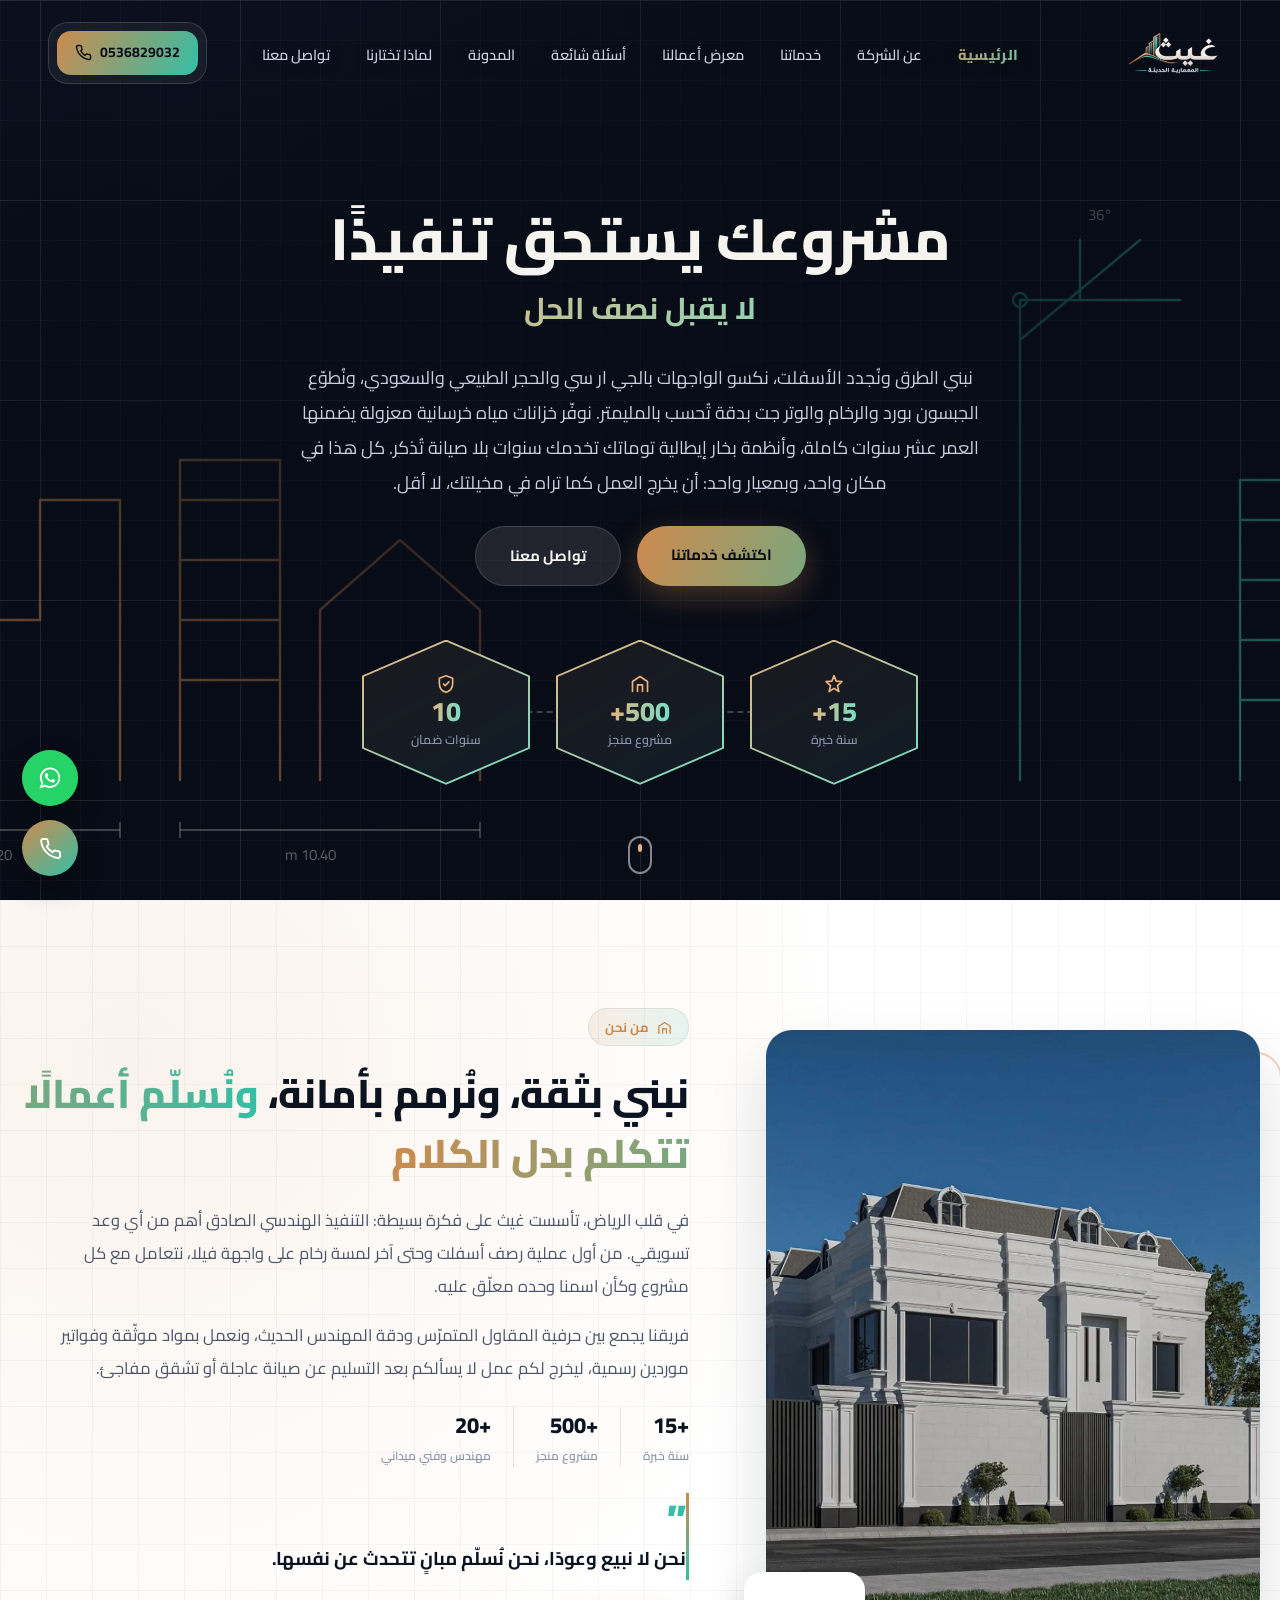
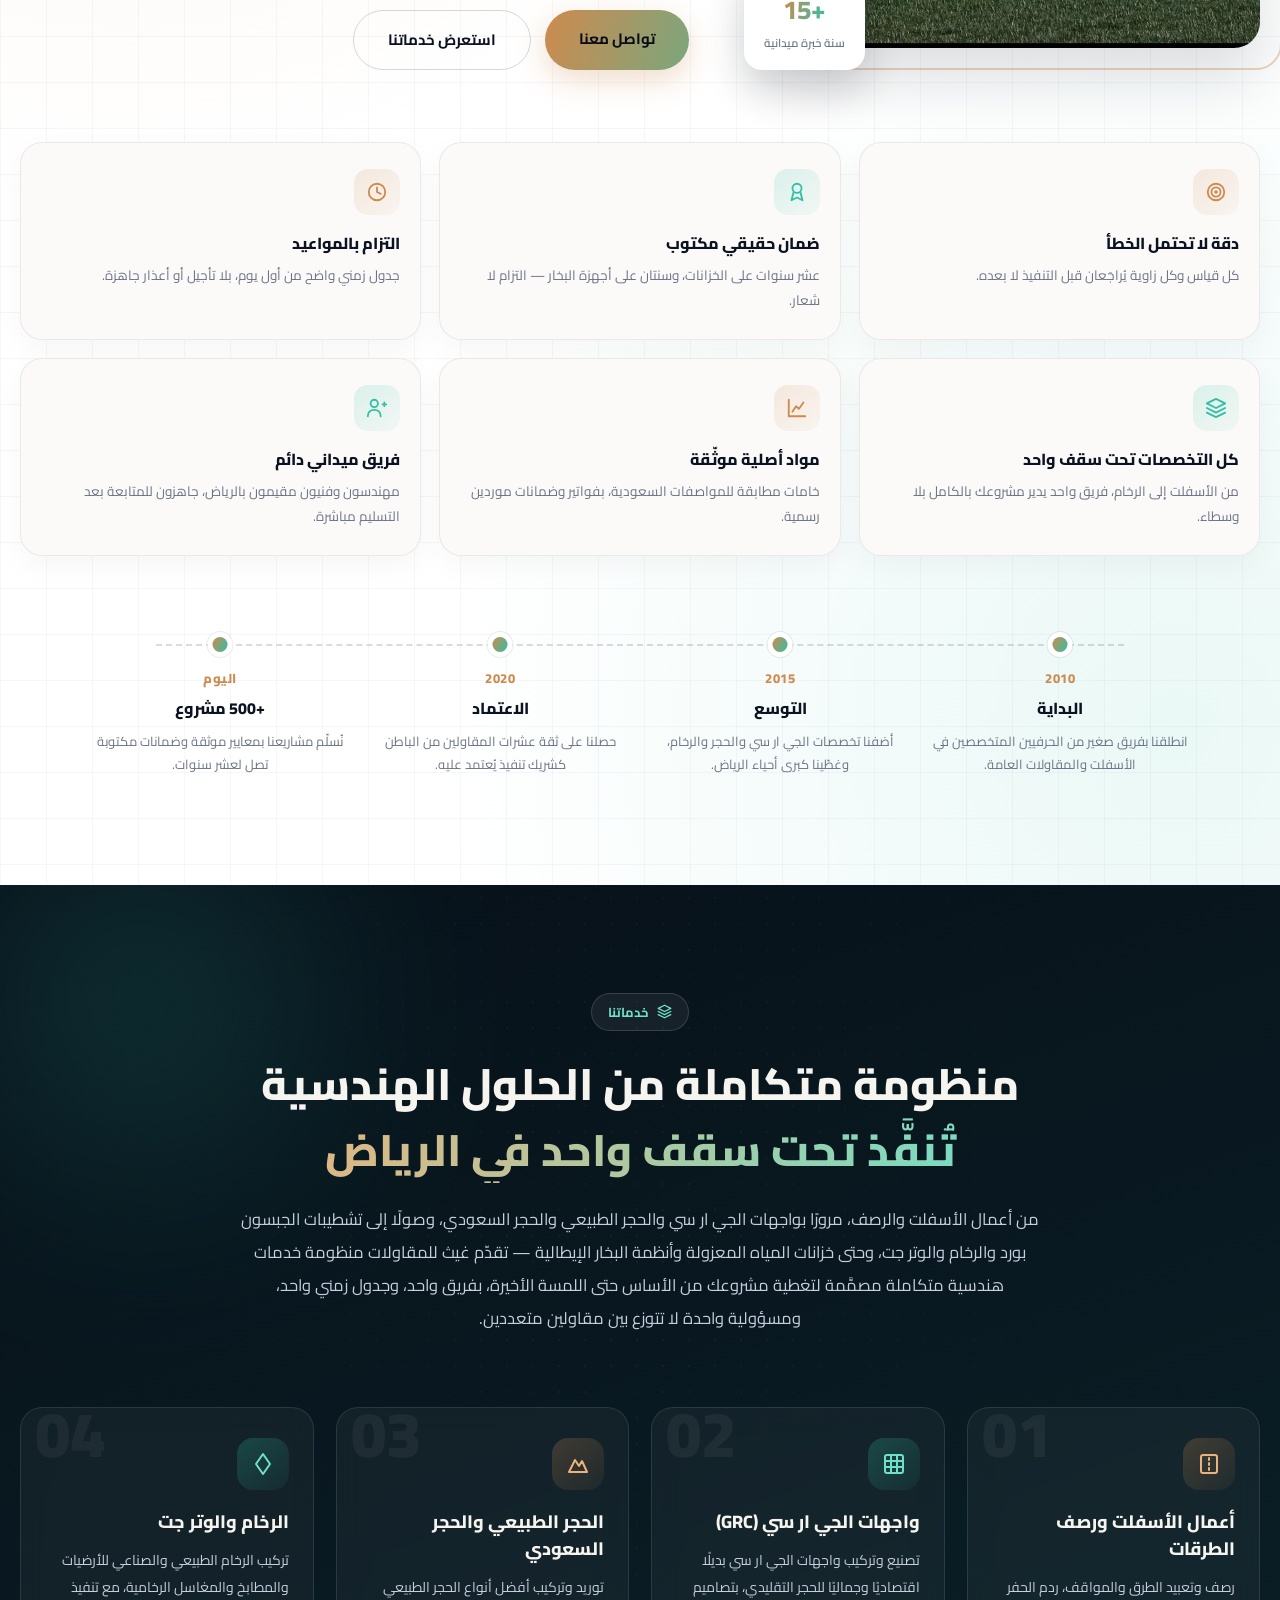
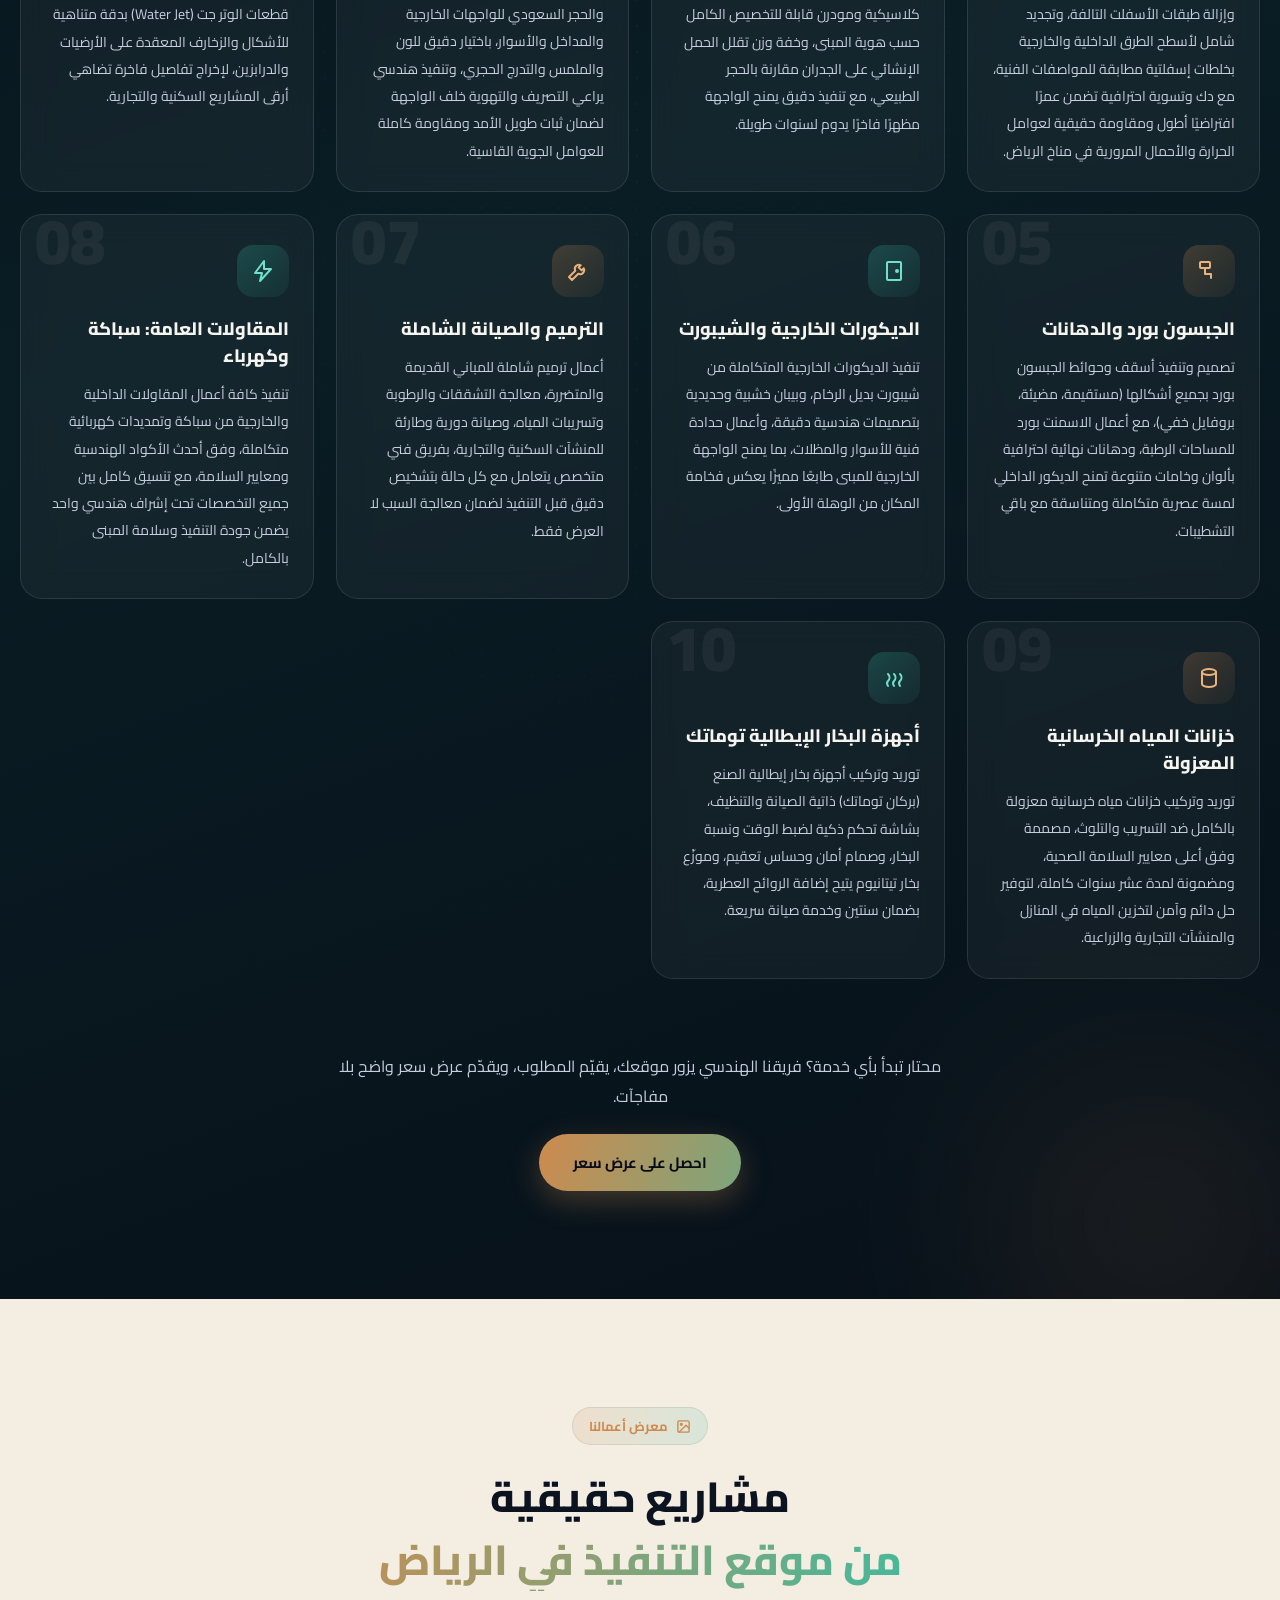
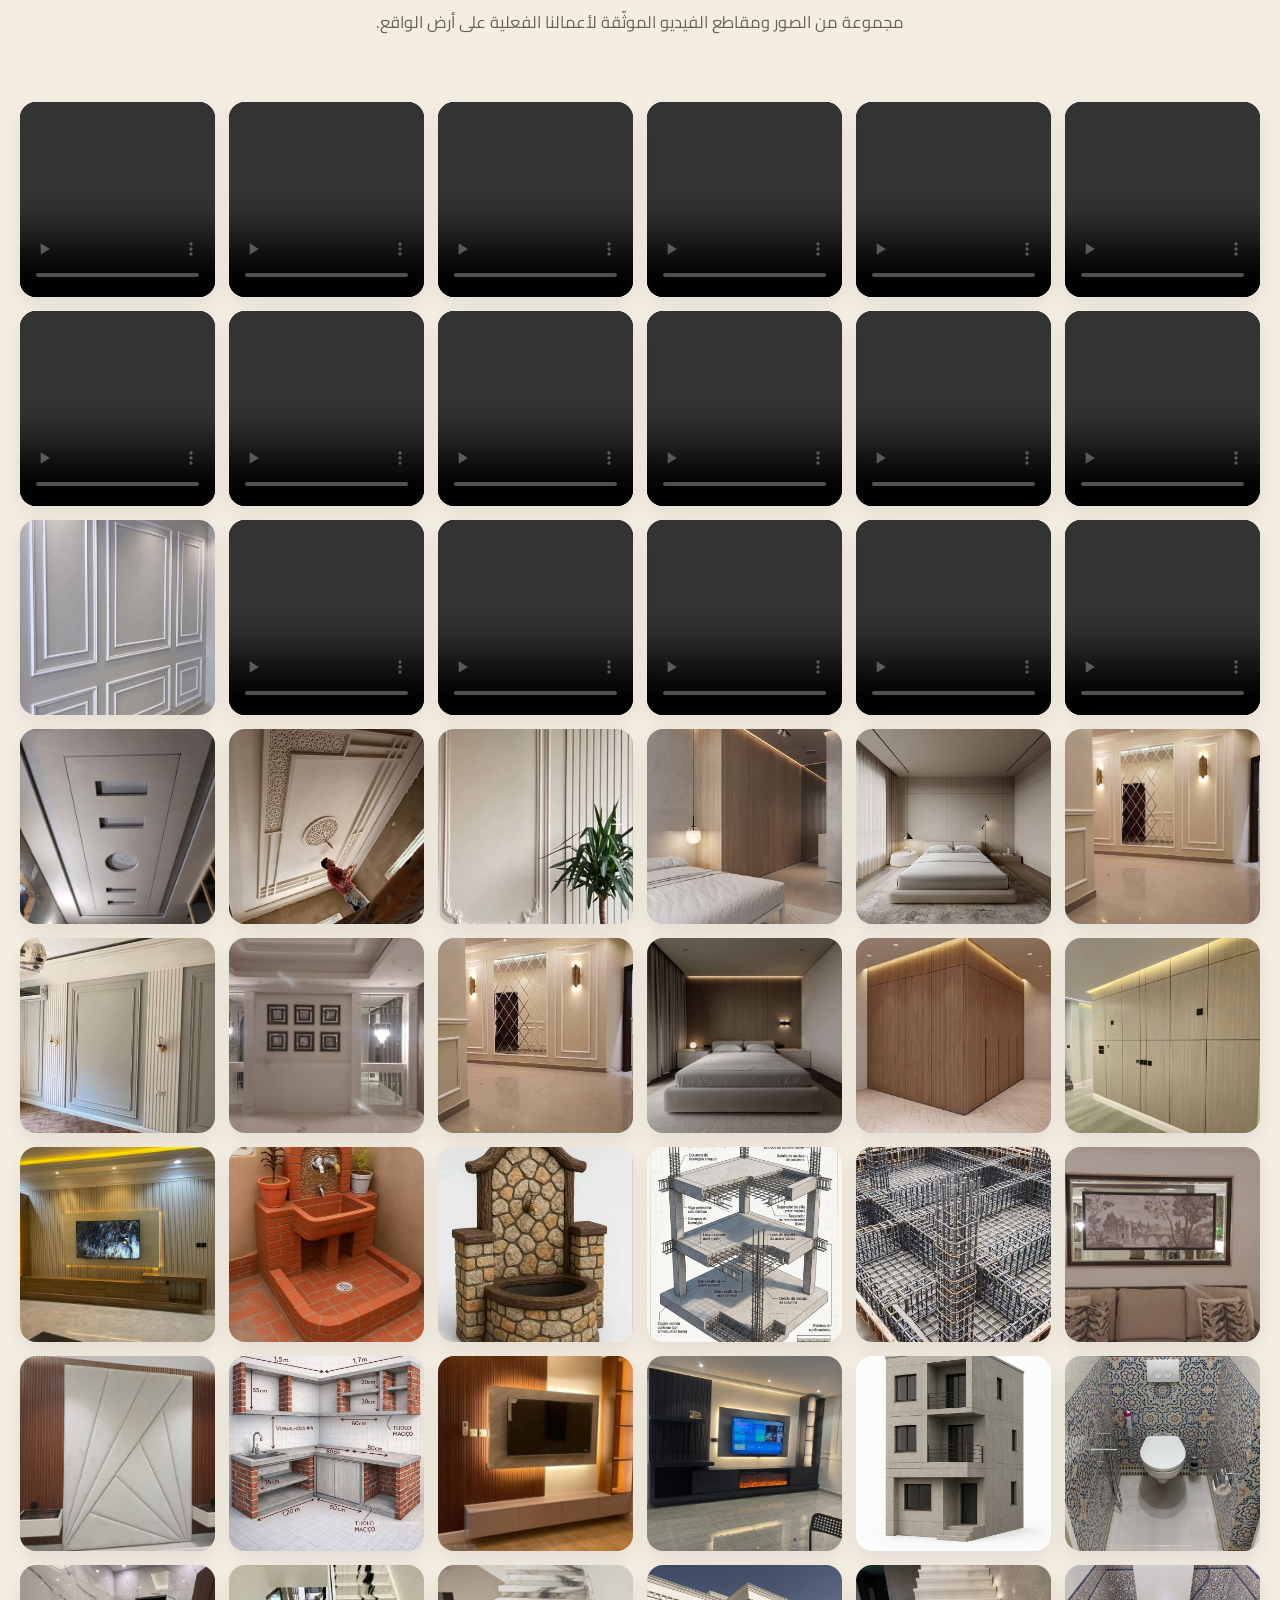
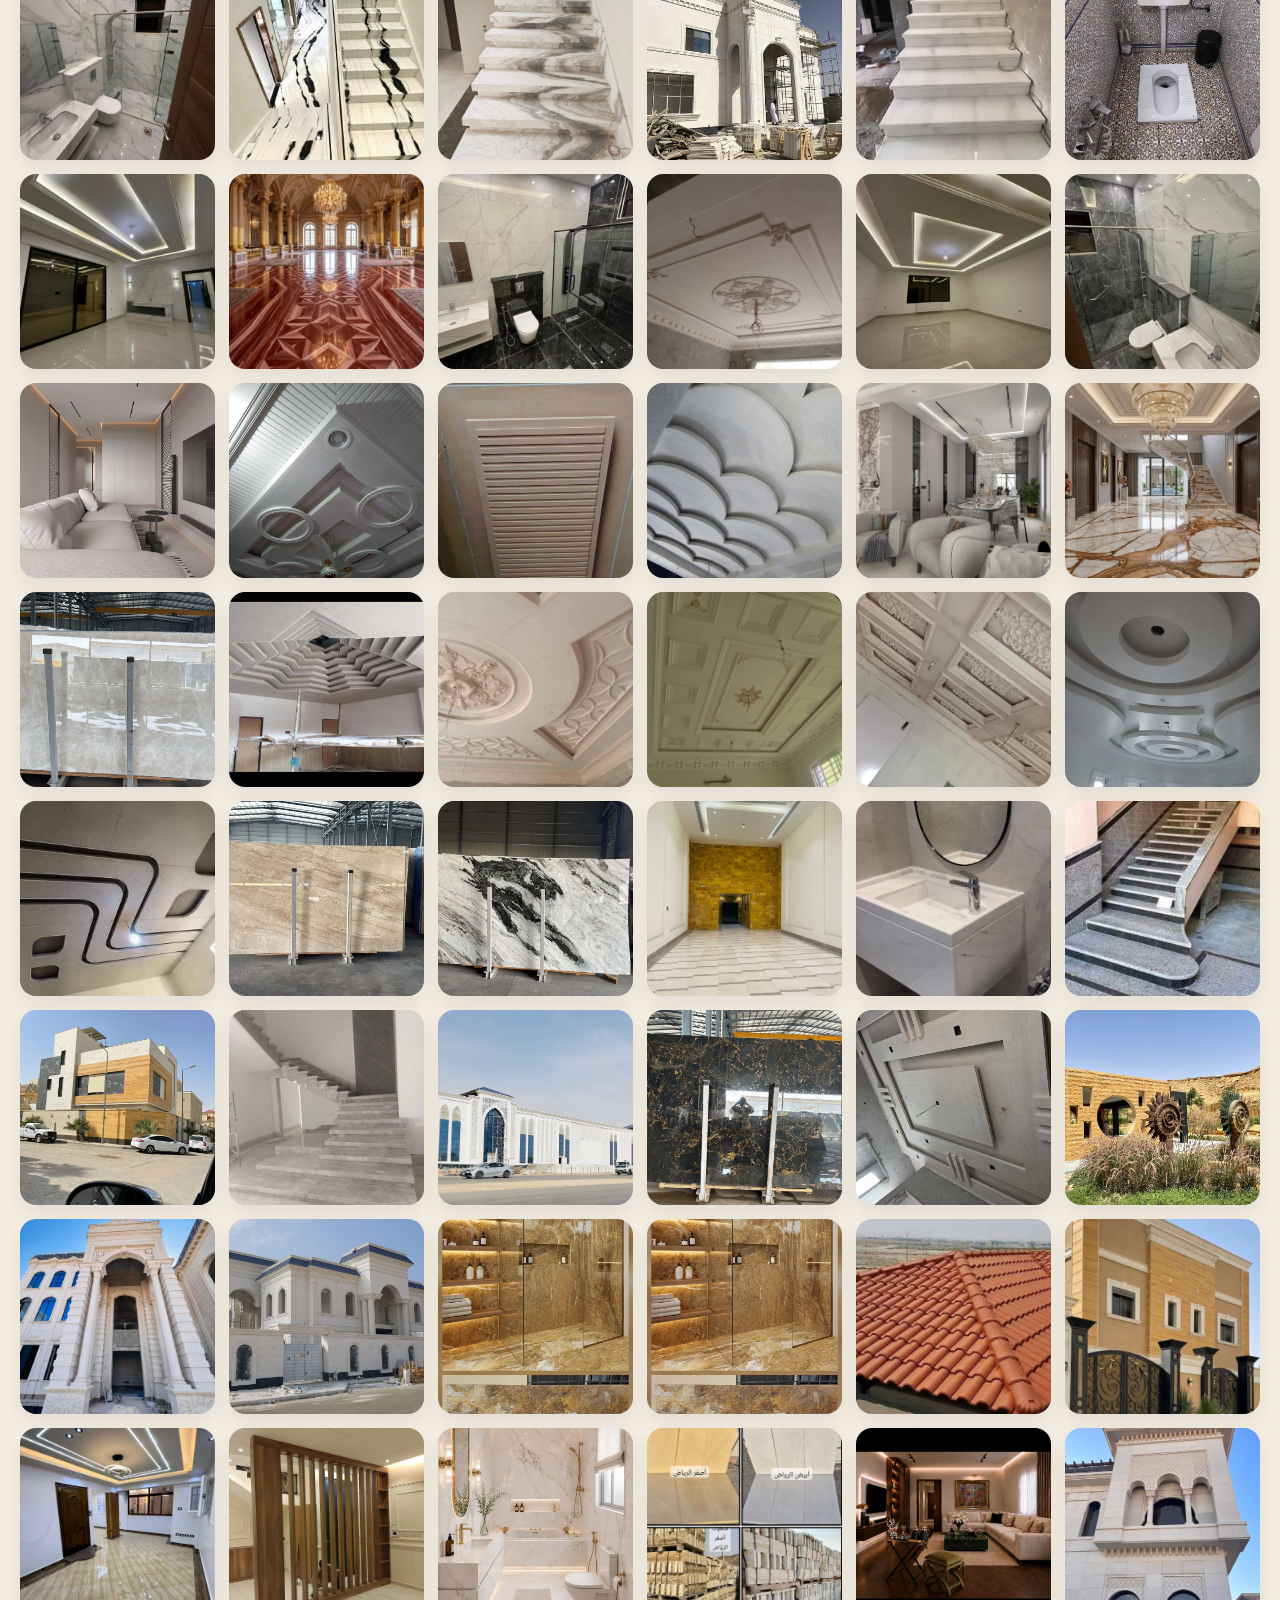
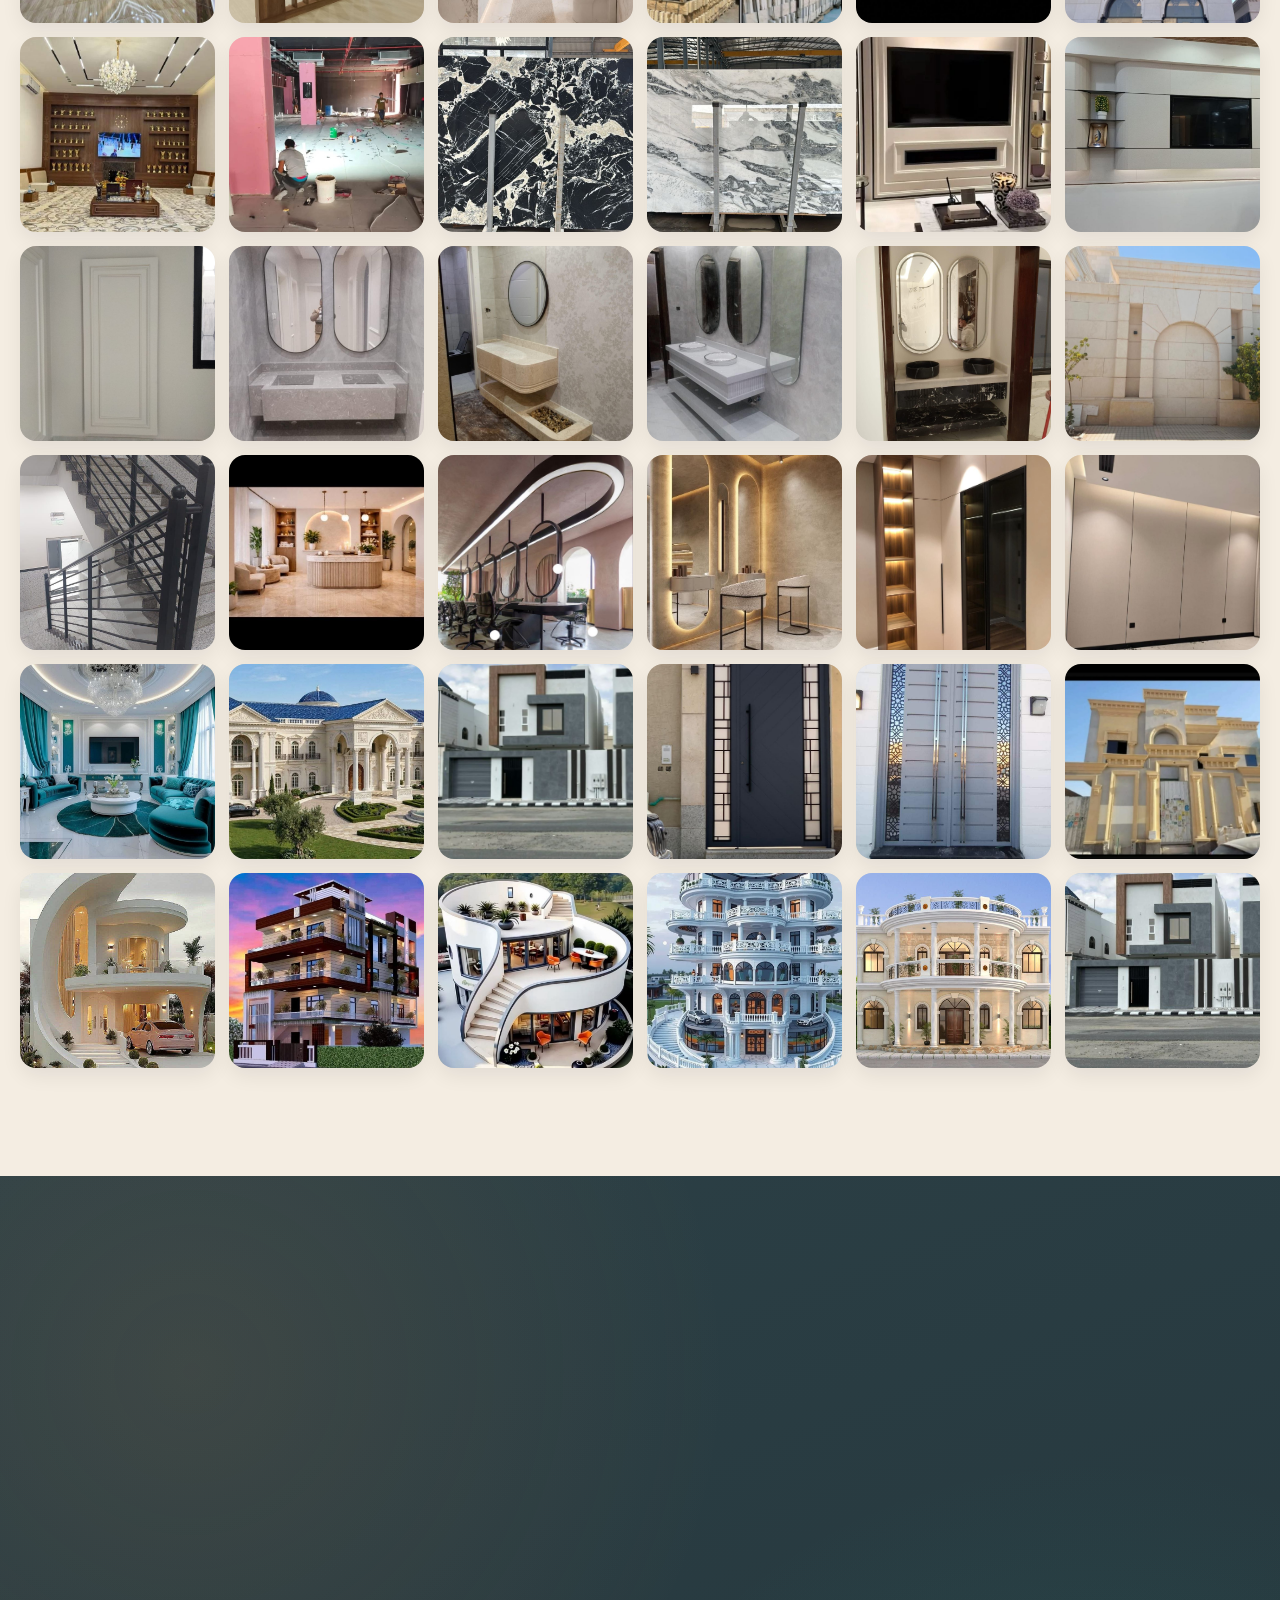
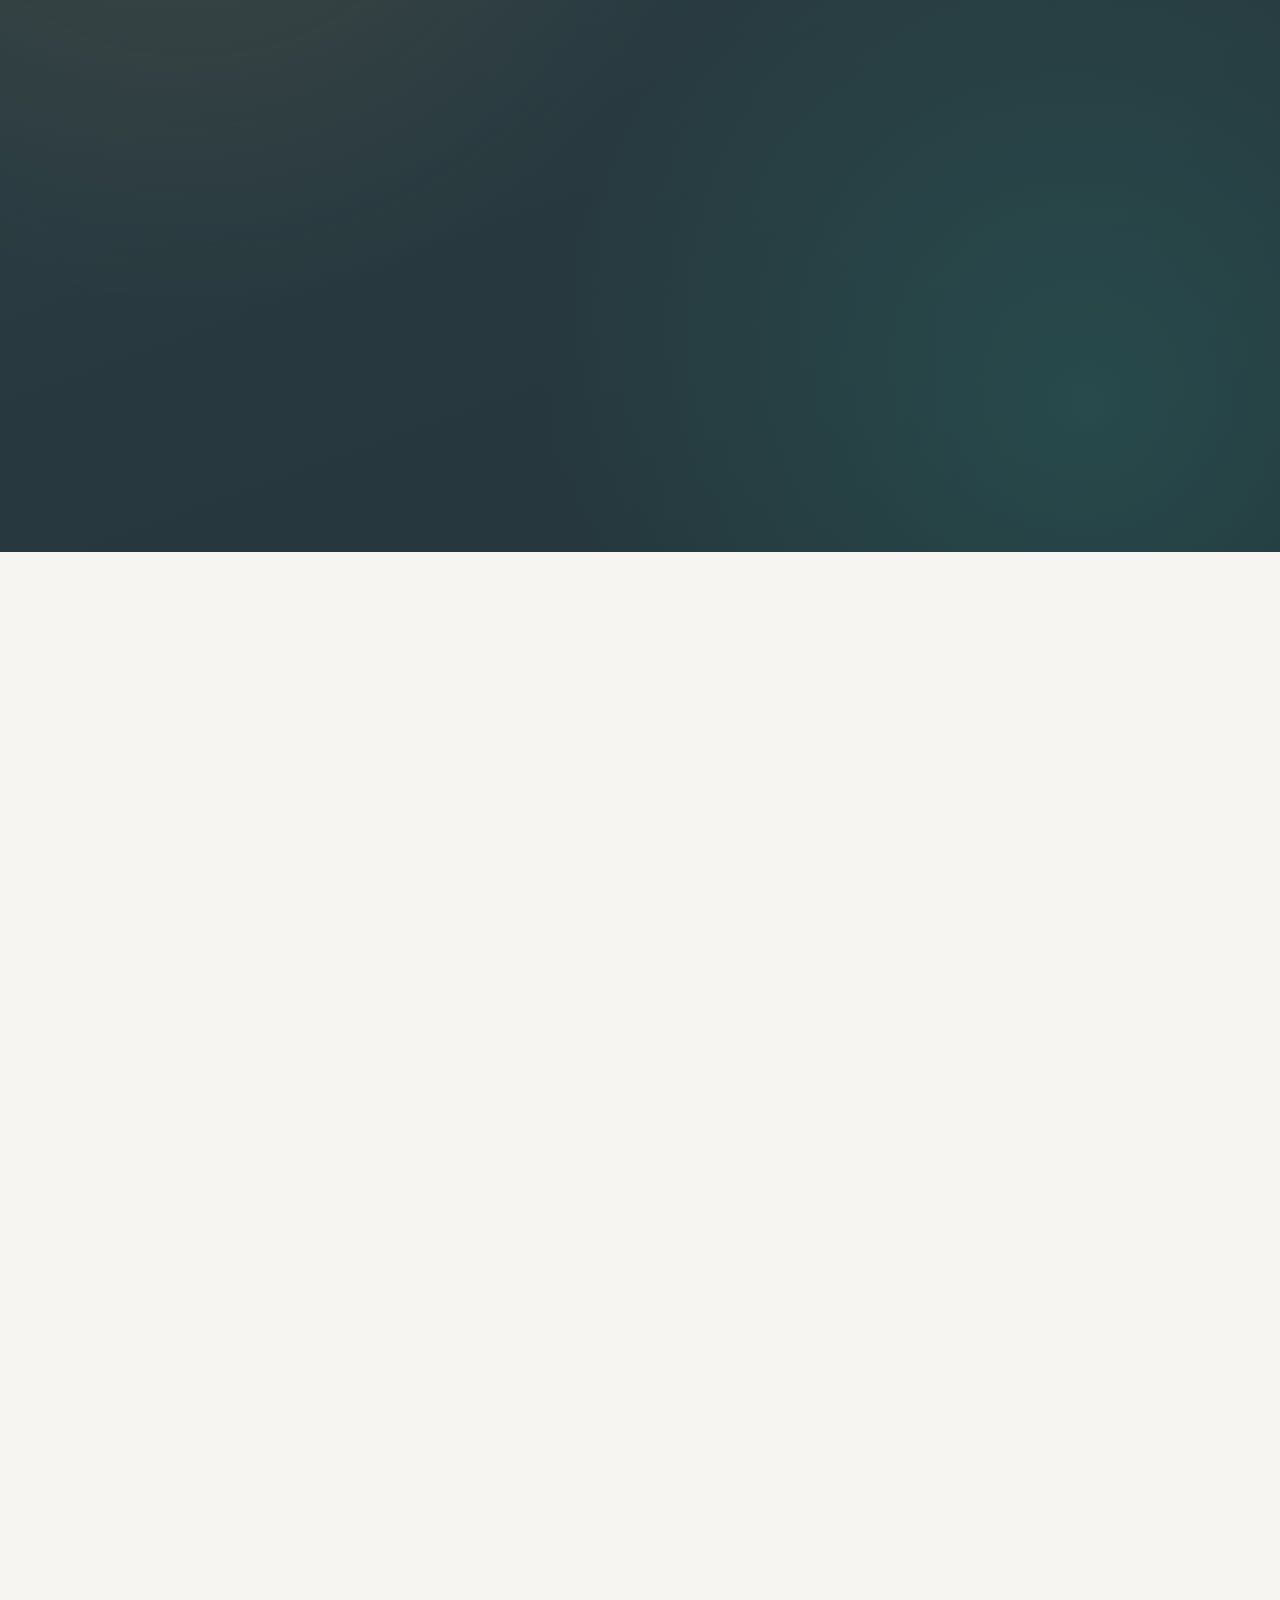
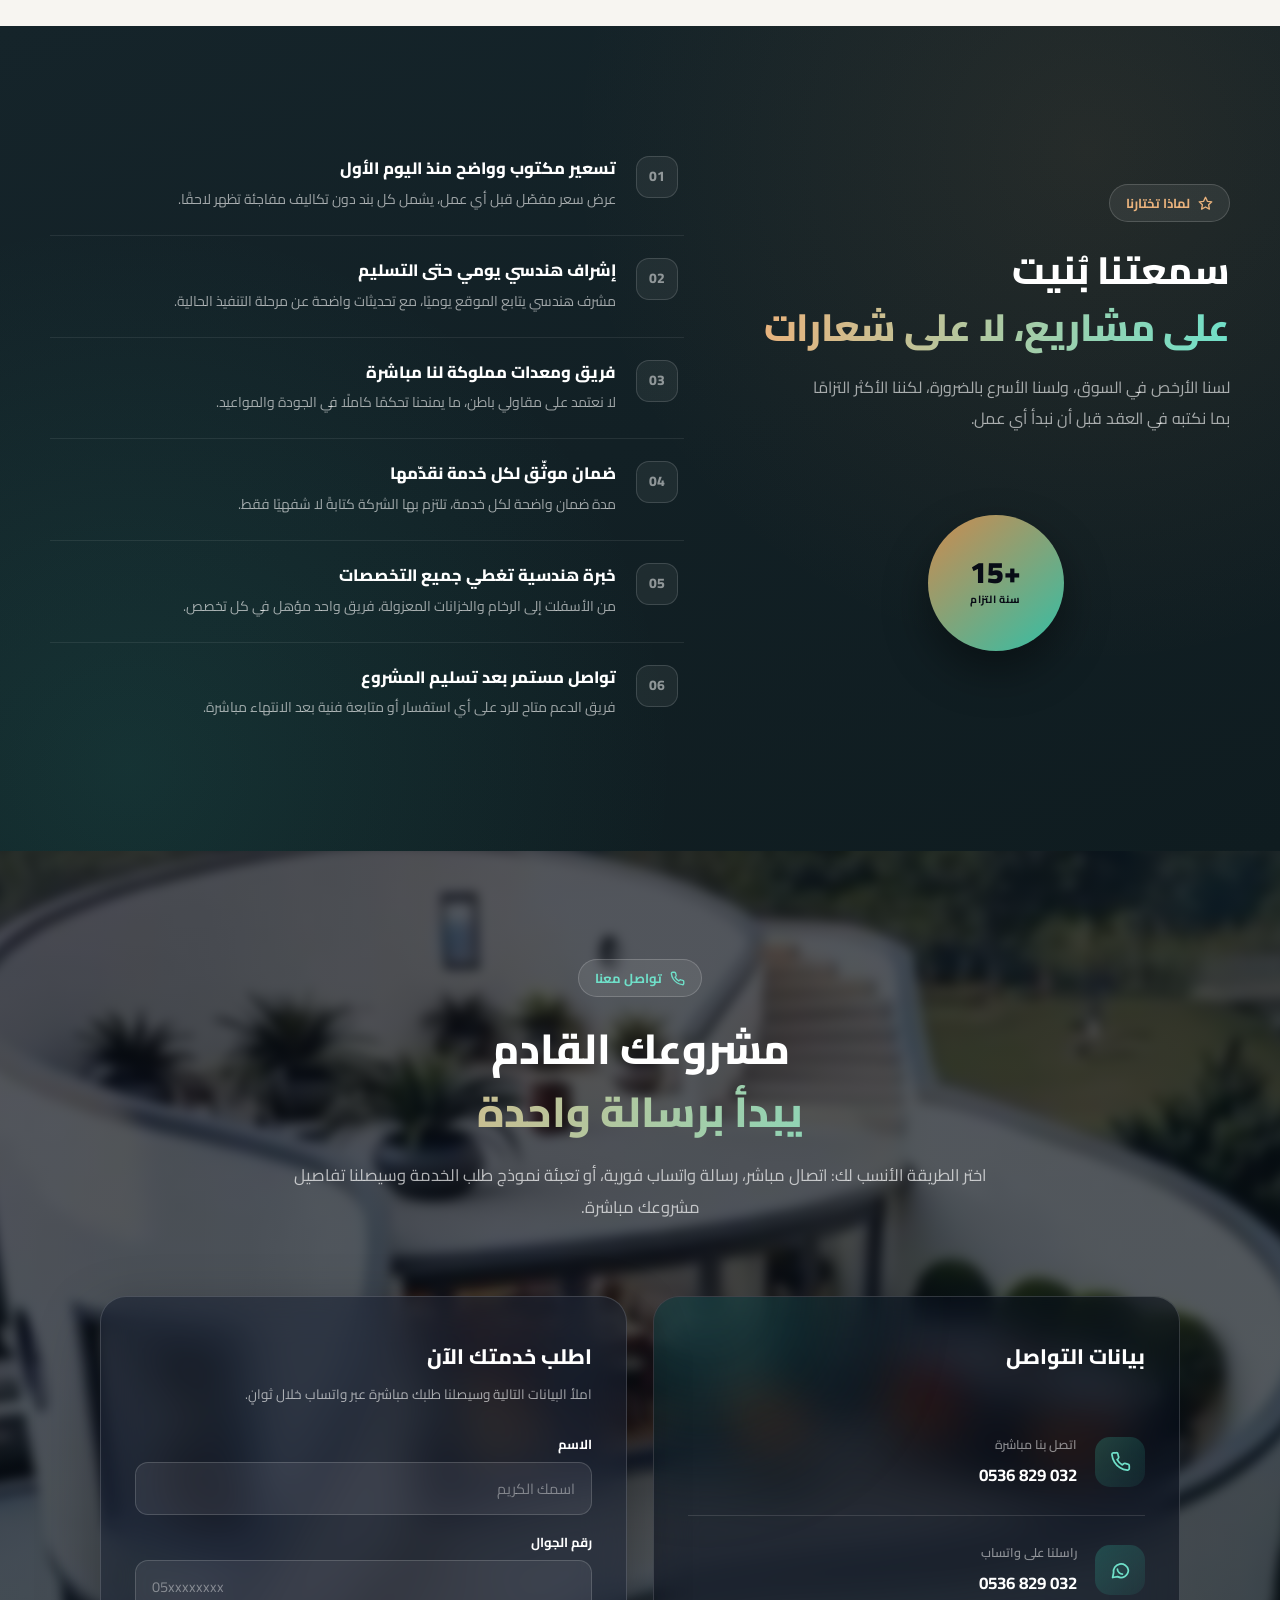
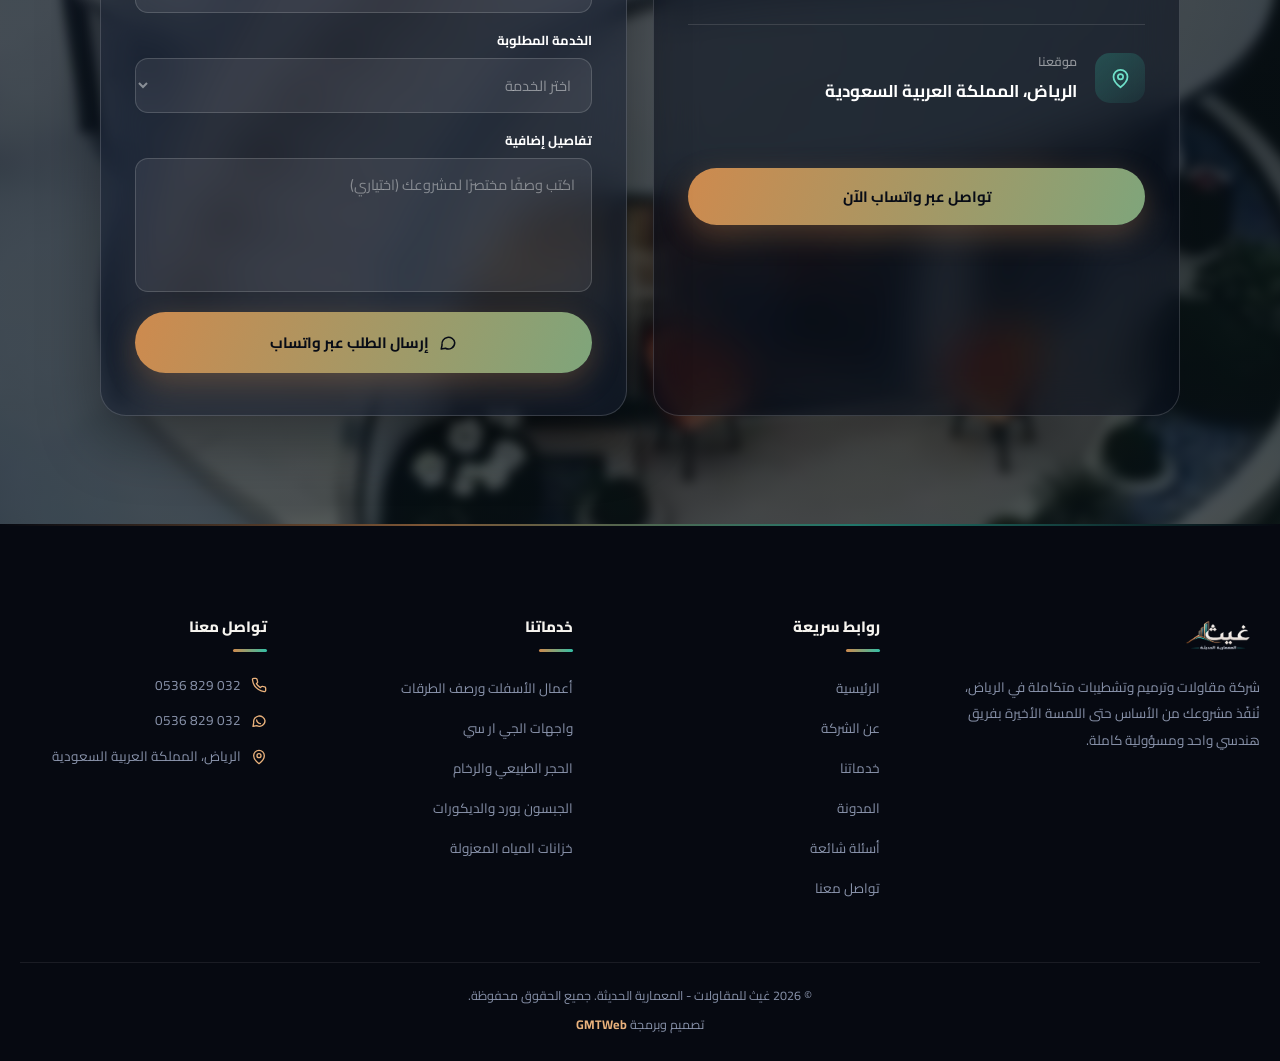
==== index.html @ f66b9895 "first commit" ====
<!DOCTYPE html>
<html lang="ar" dir="rtl">
<head>
<meta charset="UTF-8">
<meta name="viewport" content="width=device-width, initial-scale=1.0, maximum-scale=5.0">
<title>غيث للمقاولات والترميم في الرياض | أسفلت، جي ار سي، تشطيبات، جبسون بورد، حجر ورخام</title>
<meta name="description" content="غيث للمقاولات - المعمارية الحديثة، شركة مقاولات وترميم وتشطيبات في الرياض: أعمال أسفلت، جي ار سي، حجر ورخام، جبسون بورد، سباكة وكهرباء، خزانات مياه معزولة لعشر سنوات، وأجهزة بخار ساونا إيطالية. اتصل الآن 0536829032.">
<meta name="keywords" content="مقاولات الرياض, شركة مقاولات, ترميم مباني الرياض, اسفلت الرياض, جي ار سي, تشطيبات فلل, جبسون بورد, سبونج بورد, شيبورت, ديكورات خارجية, حجر سعودي, تركيب رخام, خزانات مياه معزولة, جهاز بخار ساونا, صيانة عامة الرياض">
<meta name="author" content="غيث للمقاولات - المعمارية الحديثة">
<meta name="robots" content="index, follow">
<meta name="theme-color" content="#080c16">
<meta property="og:type" content="website">
<meta property="og:title" content="غيث للمقاولات والترميم في الرياض">
<meta property="og:description" content="أسفلت، جي ار سي، حجر ورخام، جبسون بورد، سباكة وكهرباء، خزانات مياه معزولة وأجهزة بخار ساونا. مقاولات وترميم وتشطيبات بمعايير هندسية عالية في الرياض.">
<meta property="og:locale" content="ar_SA">
<link rel="icon" href="data:image/svg+xml,%3Csvg xmlns='http://www.w3.org/2000/svg' viewBox='0 0 100 100'%3E%3Crect width='100' height='100' rx='22' fill='%23080c16'/%3E%3Cpath d='M20 74 L50 26 L80 74' fill='none' stroke='%23ce8a4e' stroke-width='7' stroke-linecap='round' stroke-linejoin='round'/%3E%3C/svg%3E">
<link rel="preconnect" href="https://fonts.googleapis.com">
<link rel="preconnect" href="https://fonts.gstatic.com" crossorigin>
<link href="https://fonts.googleapis.com/css2?family=Cairo:wght@300;400;500;600;700;800;900&display=swap" rel="stylesheet">
<link rel="stylesheet" href="style.css">
<script type="application/ld+json">
{
"@context": "https://schema.org",
"@type": "GeneralContractor",
"name": "غيث للمقاولات - المعمارية الحديثة",
"telephone": "+966536829032",
"address": {
"@type": "PostalAddress",
"addressLocality": "الرياض",
"addressCountry": "SA"
},
"areaServed": "الرياض، المملكة العربية السعودية",
"description": "شركة مقاولات وترميم وتشطيبات في الرياض: أسفلت، جي ار سي، حجر ورخام، جبسون بورد، سباكة وكهرباء، خزانات مياه معزولة، أجهزة بخار."
}
</script>
</head>
<body>
<div class="splash-screen" id="splashScreen">
<img src="images/logo.png" alt="غيث للمقاولات" class="splash-logo">
<div class="splash-loader"><span></span><span></span><span></span></div>
</div>
<div class="ambient" aria-hidden="true">
<span class="blob blob-a"></span>
<span class="blob blob-b"></span>
</div>

<header class="site-header" id="siteHeader">
<div class="header-scrim" aria-hidden="true"></div>

<a href="#home" class="brand">
<img src="images/logo.png" alt="غيث للمقاولات - المعمارية الحديثة" class="brand-logo">
</a>

<nav class="nav-shell" aria-label="التنقل الرئيسي">
<span class="nav-marker" id="navMarker" aria-hidden="true"></span>
<ul id="navList">
<li><a href="#home" class="nav-link is-active" data-target="home">الرئيسية</a></li>
<li><a href="#about" class="nav-link" data-target="about">عن الشركة</a></li>
<li><a href="#services" class="nav-link" data-target="services">خدماتنا</a></li>
<li><a href="#gallery" class="nav-link" data-target="gallery">معرض أعمالنا</a></li>
<li><a href="#faq" class="nav-link" data-target="faq">أسئلة شائعة</a></li>
<li><a href="#blog" class="nav-link" data-target="blog">المدونة</a></li>
<li><a href="#why" class="nav-link" data-target="why">لماذا تختارنا</a></li>
<li><a href="#contact" class="nav-link" data-target="contact">تواصل معنا</a></li>
</ul>
</nav>

<div class="header-cta">
<a href="tel:0536829032" class="btn-call">
<svg viewBox="0 0 24 24" width="17" height="17" fill="none" stroke="currentColor" stroke-width="2" stroke-linecap="round" stroke-linejoin="round"><path d="M22 16.92v3a2 2 0 0 1-2.18 2 19.79 19.79 0 0 1-8.63-3.07 19.5 19.5 0 0 1-6-6 19.79 19.79 0 0 1-3.07-8.67A2 2 0 0 1 4.11 2h3a2 2 0 0 1 2 1.72c.127.96.362 1.903.7 2.81a2 2 0 0 1-.45 2.11L8.09 9.91a16 16 0 0 0 6 6l1.27-1.27a2 2 0 0 1 2.11-.45c.907.338 1.85.573 2.81.7A2 2 0 0 1 22 16.92z"/></svg>
<span>0536829032</span>
</a>
<button class="nav-toggle" id="navToggle" aria-label="فتح القائمة" aria-expanded="false" aria-controls="navMobile">
<span></span><span></span><span></span>
</button>
</div>
<div class="nav-overlay" id="navOverlay"></div>
<nav class="nav-mobile" id="navMobile" aria-label="التنقل للجوال">
<ul>
<li><a href="#home" class="nav-link is-active" data-target="home">الرئيسية</a></li>
<li><a href="#about" class="nav-link" data-target="about">عن الشركة</a></li>
<li><a href="#services" class="nav-link" data-target="services">خدماتنا</a></li>
<li><a href="#gallery" class="nav-link" data-target="gallery">معرض أعمالنا</a></li>
<li><a href="#faq" class="nav-link" data-target="faq">أسئلة شائعة</a></li>
<li><a href="#blog" class="nav-link" data-target="blog">المدونة</a></li>
<li><a href="#why" class="nav-link" data-target="why">لماذا تختارنا</a></li>
<li><a href="#contact" class="nav-link" data-target="contact">تواصل معنا</a></li>
</ul>
</nav>
</header>

<main>
<section class="hero" id="home">
<div class="hero-bg" aria-hidden="true">
<svg class="hero-pattern" viewBox="0 0 1600 900" preserveAspectRatio="xMidYMid slice" id="heroPattern">
<defs>
<pattern id="gridMinor" width="40" height="40" patternUnits="userSpaceOnUse">
<path d="M40 0H0V40" fill="none" stroke="rgba(255,255,255,0.07)" stroke-width="1"/>
</pattern>
<pattern id="gridMajor" width="200" height="200" patternUnits="userSpaceOnUse">
<path d="M200 0H0V200" fill="none" stroke="rgba(255,255,255,0.12)" stroke-width="1.4"/>
</pattern>
</defs>
<rect width="1600" height="900" fill="url(#gridMinor)"/>
<rect width="1600" height="900" fill="url(#gridMajor)"/>
<g fill="none" stroke="#ce8a4e" stroke-width="2.4" stroke-linecap="round" stroke-linejoin="round" opacity="0.55">
<path d="M60 780 L60 560 L140 560 L140 620 L200 620 L200 500 L280 500 L280 780"/>
<path d="M340 780 L340 460 L440 460 L440 780 M340 500 H440 M340 560 H440 M340 620 H440 M340 680 H440"/>
<path d="M480 780 L480 610 L560 540 L640 610 L640 780"/>
</g>
<g fill="none" stroke="#33bfa6" stroke-width="2.4" stroke-linecap="round" stroke-linejoin="round" opacity="0.5">
<path d="M1180 780 V300 M1180 300 L1340 300 M1240 300 V240 M1300 240 L1180 340"/>
<circle cx="1180" cy="300" r="7"/>
<path d="M1400 780 L1400 480 L1480 480 L1480 780 M1400 520 H1480 M1400 580 H1480 M1400 640 H1480 M1400 700 H1480"/>
</g>
<g stroke="rgba(255,255,255,0.35)" stroke-width="1.4" fill="none">
<path d="M60 830 H280"/>
<path d="M60 822 V838 M280 822 V838"/>
<path d="M340 830 H640"/>
<path d="M340 822 V838 M640 822 V838"/>
</g>
<g font-family="Cairo, sans-serif" font-size="15" fill="rgba(255,255,255,0.4)">
<text x="150" y="860" text-anchor="middle">7.20 m</text>
<text x="470" y="860" text-anchor="middle">10.40 m</text>
<text x="1260" y="220" text-anchor="middle">36°</text>
</g>
</svg>
</div>
<div class="hero-overlay"></div>
<div class="hero-content">
<h1 class="reveal r1">
<span>مشروعك يستحق تنفيذًا</span>
<span class="accent-line">لا يقبل نصف الحل</span>
</h1>
<p class="hero-desc reveal r2">
نبني الطرق ونُجدد الأسفلت، نكسو الواجهات بالجي ار سي والحجر الطبيعي والسعودي، ونُطوّع الجبسون بورد والرخام والوتر جت بدقة تُحسب بالمليمتر. نوفّر خزانات مياه خرسانية معزولة يضمنها العمر عشر سنوات كاملة، وأنظمة بخار إيطالية توماتك تخدمك سنوات بلا صيانة تُذكر. كل هذا في مكان واحد، وبمعيار واحد: أن يخرج العمل كما تراه في مخيلتك، لا أقل.
</p>
<div class="hero-actions reveal r3">
<a href="#services" class="btn btn-primary">
<span>اكتشف خدماتنا</span>
</a>
<a href="#contact" class="btn btn-secondary">
<span>تواصل معنا</span>
</a>
</div>
</div>

<div class="stats-band reveal r4">
<div class="stat-card">
<div class="stat-inner">
<span class="stat-icon">
<svg viewBox="0 0 24 24" width="20" height="20" fill="none" stroke="currentColor" stroke-width="2" stroke-linecap="round" stroke-linejoin="round"><path d="M12 2 L14.5 8.5 L21.5 9.2 L16.2 13.9 L17.8 21 L12 17.3 L6.2 21 L7.8 13.9 L2.5 9.2 L9.5 8.5 Z"/></svg>
</span>
<strong><span class="count" data-target="15" data-prefix="+">0</span></strong>
<span class="stat-label">سنة خبرة</span>
</div>
</div>
<div class="stat-card">
<div class="stat-inner">
<span class="stat-icon">
<svg viewBox="0 0 24 24" width="20" height="20" fill="none" stroke="currentColor" stroke-width="2" stroke-linecap="round" stroke-linejoin="round"><path d="M3 21V9l9-6 9 6v12"/><path d="M9 21V13h6v8"/></svg>
</span>
<strong><span class="count" data-target="500" data-prefix="+">0</span></strong>
<span class="stat-label">مشروع منجز</span>
</div>
</div>
<div class="stat-card">
<div class="stat-inner">
<span class="stat-icon">
<svg viewBox="0 0 24 24" width="20" height="20" fill="none" stroke="currentColor" stroke-width="2" stroke-linecap="round" stroke-linejoin="round"><path d="M12 2 L20 5 V11 C20 16.5 16.5 20.5 12 22 C7.5 20.5 4 16.5 4 11 V5 Z"/><path d="M9 12 L11 14 L15.5 9.5"/></svg>
</span>
<strong><span class="count" data-target="10">0</span></strong>
<span class="stat-label">سنوات ضمان</span>
</div>
</div>
</div>

<a href="#about" class="scroll-cue" aria-label="مرر للأسفل">
<span class="mouse"><span class="wheel"></span></span>
</a>
</section>
<section class="about" id="about">
<div class="about-pattern" aria-hidden="true"></div>
<div class="about-top">
<div class="about-media reveal-io">
<div class="media-frame">
<img src="images/hero3.png" alt="أعمال غيث للمقاولات في الرياض" class="media-img">
</div>
<div class="media-badge">
<strong>+15</strong>
<span>سنة خبرة ميدانية</span>
</div>
<span class="media-ring" aria-hidden="true"></span>
</div>

<div class="about-text">
<span class="about-tag reveal-io">
<svg viewBox="0 0 24 24" width="15" height="15" fill="none" stroke="currentColor" stroke-width="2.2" stroke-linecap="round" stroke-linejoin="round"><path d="M3 21 L3 10 L12 4 L21 10 L21 21"/><path d="M9 21 V14 H15 V21"/></svg>
من نحن
</span>
<h2 class="about-heading reveal-io">
نبني بثقة، ونُرمم بأمانة،
<span class="grad">ونُسلّم أعمالًا تتكلم بدل الكلام</span>
</h2>
<p class="about-desc reveal-io">
في قلب الرياض، تأسست غيث على فكرة بسيطة: التنفيذ الهندسي الصادق أهم من أي وعد تسويقي. من أول عملية رصف أسفلت وحتى آخر لمسة رخام على واجهة فيلا، نتعامل مع كل مشروع وكأن اسمنا وحده معلّق عليه.
</p>
<p class="about-desc reveal-io">
فريقنا يجمع بين حرفية المقاول المتمرّس ودقة المهندس الحديث، ونعمل بمواد موثّقة وفواتير موردين رسمية، ليخرج لكم عمل لا يسألكم بعد التسليم عن صيانة عاجلة أو تشقق مفاجئ.
</p>

<div class="about-mini-stats reveal-io">
<div class="mini-stat">
<strong>+15</strong>
<span>سنة خبرة</span>
</div>
<div class="mini-stat">
<strong>+500</strong>
<span>مشروع منجز</span>
</div>
<div class="mini-stat">
<strong>+20</strong>
<span>مهندس وفني ميداني</span>
</div>
</div>

<blockquote class="about-quote reveal-io">
<span class="quote-mark">”</span>
نحن لا نبيع وعودًا، نحن نُسلّم مبانٍ تتحدث عن نفسها.
</blockquote>

<div class="about-actions reveal-io">
<a href="#contact" class="btn btn-primary">
<span>تواصل معنا</span>
</a>
<a href="#services" class="btn btn-ghost">
<span>استعرض خدماتنا</span>
</a>
</div>
</div>
</div>

<div class="about-values">
<div class="value-card reveal-io" style="--d:0.05s">
<span class="value-icon value-icon--copper">
<svg viewBox="0 0 24 24" width="22" height="22" fill="none" stroke="currentColor" stroke-width="2" stroke-linecap="round" stroke-linejoin="round"><circle cx="12" cy="12" r="9"/><circle cx="12" cy="12" r="5"/><circle cx="12" cy="12" r="1"/></svg>
</span>
<h3>دقة لا تحتمل الخطأ</h3>
<p>كل قياس وكل زاوية يُراجَعان قبل التنفيذ لا بعده.</p>
</div>

<div class="value-card reveal-io" style="--d:0.1s">
<span class="value-icon value-icon--teal">
<svg viewBox="0 0 24 24" width="22" height="22" fill="none" stroke="currentColor" stroke-width="2" stroke-linecap="round" stroke-linejoin="round"><circle cx="12" cy="8" r="5"/><path d="M8 13 L6 21 L12 18 L18 21 L16 13"/></svg>
</span>
<h3>ضمان حقيقي مكتوب</h3>
<p>عشر سنوات على الخزانات، وسنتان على أجهزة البخار — التزام لا شعار.</p>
</div>

<div class="value-card reveal-io" style="--d:0.15s">
<span class="value-icon value-icon--copper">
<svg viewBox="0 0 24 24" width="22" height="22" fill="none" stroke="currentColor" stroke-width="2" stroke-linecap="round" stroke-linejoin="round"><circle cx="12" cy="12" r="9"/><path d="M12 7 V12 L16 14"/></svg>
</span>
<h3>التزام بالمواعيد</h3>
<p>جدول زمني واضح من أول يوم، بلا تأجيل أو أعذار جاهزة.</p>
</div>

<div class="value-card reveal-io" style="--d:0.2s">
<span class="value-icon value-icon--teal">
<svg viewBox="0 0 24 24" width="22" height="22" fill="none" stroke="currentColor" stroke-width="2" stroke-linecap="round" stroke-linejoin="round"><path d="M12 2 L2 7 L12 12 L22 7 Z"/><path d="M2 12 L12 17 L22 12"/><path d="M2 17 L12 22 L22 17"/></svg>
</span>
<h3>كل التخصصات تحت سقف واحد</h3>
<p>من الأسفلت إلى الرخام، فريق واحد يدير مشروعك بالكامل بلا وسطاء.</p>
</div>

<div class="value-card reveal-io" style="--d:0.25s">
<span class="value-icon value-icon--copper">
<svg viewBox="0 0 24 24" width="22" height="22" fill="none" stroke="currentColor" stroke-width="2" stroke-linecap="round" stroke-linejoin="round"><path d="M3 3 L3 21 L21 21"/><path d="M7 16 L11 10 L14 13 L19 6"/></svg>
</span>
<h3>مواد أصلية موثّقة</h3>
<p>خامات مطابقة للمواصفات السعودية، بفواتير وضمانات موردين رسمية.</p>
</div>

<div class="value-card reveal-io" style="--d:0.3s">
<span class="value-icon value-icon--teal">
<svg viewBox="0 0 24 24" width="22" height="22" fill="none" stroke="currentColor" stroke-width="2" stroke-linecap="round" stroke-linejoin="round"><circle cx="9" cy="7" r="4"/><path d="M2 21 C2 16.5 5 14 9 14 C13 14 16 16.5 16 21"/><path d="M18 8 L22 8 M20 6 L20 10"/></svg>
</span>
<h3>فريق ميداني دائم</h3>
<p>مهندسون وفنيون مقيمون بالرياض، جاهزون للمتابعة بعد التسليم مباشرة.</p>
</div>
</div>

<div class="about-timeline">
<div class="timeline-track" aria-hidden="true"></div>
<div class="timeline-item reveal-io" style="--d:0.05s">
<span class="timeline-dot"></span>
<strong>2010</strong>
<h4>البداية</h4>
<p>انطلقنا بفريق صغير من الحرفيين المتخصصين في الأسفلت والمقاولات العامة.</p>
</div>
<div class="timeline-item reveal-io" style="--d:0.15s">
<span class="timeline-dot"></span>
<strong>2015</strong>
<h4>التوسع</h4>
<p>أضفنا تخصصات الجي ار سي والحجر والرخام، وغطّينا كبرى أحياء الرياض.</p>
</div>
<div class="timeline-item reveal-io" style="--d:0.25s">
<span class="timeline-dot"></span>
<strong>2020</strong>
<h4>الاعتماد</h4>
<p>حصلنا على ثقة عشرات المقاولين من الباطن كشريك تنفيذ يُعتمد عليه.</p>
</div>
<div class="timeline-item reveal-io" style="--d:0.35s">
<span class="timeline-dot"></span>
<strong>اليوم</strong>
<h4>+500 مشروع</h4>
<p>نُسلّم مشاريعنا بمعايير موثقة وضمانات مكتوبة تصل لعشر سنوات.</p>
</div>
</div>
</section>
<section class="services" id="services">
<div class="services-pattern" aria-hidden="true"></div>
<div class="services-glow services-glow--a" aria-hidden="true"></div>
<div class="services-glow services-glow--b" aria-hidden="true"></div>

<div class="services-head">
<span class="services-tag reveal-io">
<svg viewBox="0 0 24 24" width="15" height="15" fill="none" stroke="currentColor" stroke-width="2.2" stroke-linecap="round" stroke-linejoin="round"><path d="M12 2 L2 7 L12 12 L22 7 Z"/><path d="M2 12 L12 17 L22 12"/><path d="M2 17 L12 22 L22 17"/></svg>
خدماتنا
</span>
<h2 class="services-heading reveal-io">
منظومة متكاملة من الحلول الهندسية
<span class="grad-light">تُنفَّذ تحت سقف واحد في الرياض</span>
</h2>
<p class="services-desc reveal-io">
من أعمال الأسفلت والرصف، مرورًا بواجهات الجي ار سي والحجر الطبيعي والحجر السعودي، وصولًا إلى تشطيبات الجبسون بورد والرخام والوتر جت، وحتى خزانات المياه المعزولة وأنظمة البخار الإيطالية — تقدّم غيث للمقاولات منظومة خدمات هندسية متكاملة مصمَّمة لتغطية مشروعك من الأساس حتى اللمسة الأخيرة، بفريق واحد، وجدول زمني واحد، ومسؤولية واحدة لا تتوزع بين مقاولين متعددين.
</p>
</div>

<div class="services-grid">

<div class="service-card reveal-io" style="--d:0.02s">
<span class="service-ghost">01</span>
<span class="service-icon service-icon--copper">
<svg viewBox="0 0 24 24" width="24" height="24" fill="none" stroke="currentColor" stroke-width="2" stroke-linecap="round" stroke-linejoin="round"><rect x="4" y="3" width="16" height="18" rx="2"/><path d="M12 6 V8 M12 11 V13 M12 16 V18"/></svg>
</span>
<h3>أعمال الأسفلت ورصف الطرقات</h3>
<p>رصف وتعبيد الطرق والمواقف، ردم الحفر وإزالة طبقات الأسفلت التالفة، وتجديد شامل لأسطح الطرق الداخلية والخارجية بخلطات إسفلتية مطابقة للمواصفات الفنية، مع دك وتسوية احترافية تضمن عمرًا افتراضيًا أطول ومقاومة حقيقية لعوامل الحرارة والأحمال المرورية في مناخ الرياض.</p>
</div>

<div class="service-card reveal-io" style="--d:0.06s">
<span class="service-ghost">02</span>
<span class="service-icon service-icon--teal">
<svg viewBox="0 0 24 24" width="24" height="24" fill="none" stroke="currentColor" stroke-width="2" stroke-linecap="round" stroke-linejoin="round"><rect x="3" y="3" width="18" height="18" rx="2"/><path d="M3 9h18 M3 15h18 M9 3v18 M15 3v18"/></svg>
</span>
<h3>واجهات الجي ار سي (GRC)</h3>
<p>تصنيع وتركيب واجهات الجي ار سي بديلًا اقتصاديًا وجماليًا للحجر التقليدي، بتصاميم كلاسيكية ومودرن قابلة للتخصيص الكامل حسب هوية المبنى، وخفة وزن تقلل الحمل الإنشائي على الجدران مقارنة بالحجر الطبيعي، مع تنفيذ دقيق يمنح الواجهة مظهرًا فاخرًا يدوم لسنوات طويلة.</p>
</div>

<div class="service-card reveal-io" style="--d:0.1s">
<span class="service-ghost">03</span>
<span class="service-icon service-icon--copper">
<svg viewBox="0 0 24 24" width="24" height="24" fill="none" stroke="currentColor" stroke-width="2" stroke-linecap="round" stroke-linejoin="round"><path d="M3 20 L9 8 L13 14 L16 9 L21 20 Z"/></svg>
</span>
<h3>الحجر الطبيعي والحجر السعودي</h3>
<p>توريد وتركيب أفضل أنواع الحجر الطبيعي والحجر السعودي للواجهات الخارجية والمداخل والأسوار، باختيار دقيق للون والملمس والتدرج الحجري، وتنفيذ هندسي يراعي التصريف والتهوية خلف الواجهة لضمان ثبات طويل الأمد ومقاومة كاملة للعوامل الجوية القاسية.</p>
</div>

<div class="service-card reveal-io" style="--d:0.14s">
<span class="service-ghost">04</span>
<span class="service-icon service-icon--teal">
<svg viewBox="0 0 24 24" width="24" height="24" fill="none" stroke="currentColor" stroke-width="2" stroke-linecap="round" stroke-linejoin="round"><path d="M12 2 L19 12 L12 22 L5 12 Z"/></svg>
</span>
<h3>الرخام والوتر جت</h3>
<p>تركيب الرخام الطبيعي والصناعي للأرضيات والمطابخ والمغاسل الرخامية، مع تنفيذ قطعات الوتر جت (Water Jet) بدقة متناهية للأشكال والزخارف المعقدة على الأرضيات والدرابزين، لإخراج تفاصيل فاخرة تضاهي أرقى المشاريع السكنية والتجارية.</p>
</div>

<div class="service-card reveal-io" style="--d:0.18s">
<span class="service-ghost">05</span>
<span class="service-icon service-icon--copper">
<svg viewBox="0 0 24 24" width="24" height="24" fill="none" stroke="currentColor" stroke-width="2" stroke-linecap="round" stroke-linejoin="round"><rect x="3" y="3" width="10" height="6" rx="1"/><path d="M8 9 V15 H14 V19"/></svg>
</span>
<h3>الجبسون بورد والدهانات</h3>
<p>تصميم وتنفيذ أسقف وحوائط الجبسون بورد بجميع أشكالها (مستقيمة، مضيئة، بروفايل خفي)، مع أعمال الاسمنت بورد للمساحات الرطبة، ودهانات نهائية احترافية بألوان وخامات متنوعة تمنح الديكور الداخلي لمسة عصرية متكاملة ومتناسقة مع باقي التشطيبات.</p>
</div>

<div class="service-card reveal-io" style="--d:0.22s">
<span class="service-ghost">06</span>
<span class="service-icon service-icon--teal">
<svg viewBox="0 0 24 24" width="24" height="24" fill="none" stroke="currentColor" stroke-width="2" stroke-linecap="round" stroke-linejoin="round"><rect x="5" y="3" width="14" height="18" rx="1"/><circle cx="15" cy="12" r="1"/></svg>
</span>
<h3>الديكورات الخارجية والشيبورت</h3>
<p>تنفيذ الديكورات الخارجية المتكاملة من شيبورت بديل الرخام، وبيبان خشبية وحديدية بتصميمات هندسية دقيقة، وأعمال حدادة فنية للأسوار والمظلات، بما يمنح الواجهة الخارجية للمبنى طابعًا مميزًا يعكس فخامة المكان من الوهلة الأولى.</p>
</div>

<div class="service-card reveal-io" style="--d:0.26s">
<span class="service-ghost">07</span>
<span class="service-icon service-icon--copper">
<svg viewBox="0 0 24 24" width="24" height="24" fill="none" stroke="currentColor" stroke-width="2" stroke-linecap="round" stroke-linejoin="round"><path d="M14.7 6.3a4 4 0 0 0-5.4 5.4L3 18l3 3 6.3-6.3a4 4 0 0 0 5.4-5.4l-2.1 2.1-3-3z"/></svg>
</span>
<h3>الترميم والصيانة الشاملة</h3>
<p>أعمال ترميم شاملة للمباني القديمة والمتضررة، معالجة التشققات والرطوبة وتسريبات المياه، وصيانة دورية وطارئة للمنشآت السكنية والتجارية، بفريق فني متخصص يتعامل مع كل حالة بتشخيص دقيق قبل التنفيذ لضمان معالجة السبب لا العرض فقط.</p>
</div>

<div class="service-card reveal-io" style="--d:0.3s">
<span class="service-ghost">08</span>
<span class="service-icon service-icon--teal">
<svg viewBox="0 0 24 24" width="24" height="24" fill="none" stroke="currentColor" stroke-width="2" stroke-linecap="round" stroke-linejoin="round"><path d="M13 2 L4 14 H11 L9 22 L20 10 H13 Z"/></svg>
</span>
<h3>المقاولات العامة: سباكة وكهرباء</h3>
<p>تنفيذ كافة أعمال المقاولات الداخلية والخارجية من سباكة وتمديدات كهربائية متكاملة، وفق أحدث الأكواد الهندسية ومعايير السلامة، مع تنسيق كامل بين جميع التخصصات تحت إشراف هندسي واحد يضمن جودة التنفيذ وسلامة المبنى بالكامل.</p>
</div>

<div class="service-card reveal-io" style="--d:0.34s">
<span class="service-ghost">09</span>
<span class="service-icon service-icon--copper">
<svg viewBox="0 0 24 24" width="24" height="24" fill="none" stroke="currentColor" stroke-width="2" stroke-linecap="round" stroke-linejoin="round"><ellipse cx="12" cy="6" rx="7" ry="3"/><path d="M5 6 V18 A7 3 0 0 0 19 18 V6"/></svg>
</span>
<h3>خزانات المياه الخرسانية المعزولة</h3>
<p>توريد وتركيب خزانات مياه خرسانية معزولة بالكامل ضد التسريب والتلوث، مصممة وفق أعلى معايير السلامة الصحية، ومضمونة لمدة عشر سنوات كاملة، لتوفير حل دائم وآمن لتخزين المياه في المنازل والمنشآت التجارية والزراعية.</p>
</div>

<div class="service-card reveal-io" style="--d:0.38s">
<span class="service-ghost">10</span>
<span class="service-icon service-icon--teal">
<svg viewBox="0 0 24 24" width="24" height="24" fill="none" stroke="currentColor" stroke-width="2" stroke-linecap="round" stroke-linejoin="round"><path d="M6 20 C6 20 4 17 6 15 C8 13 8 10 6 8"/><path d="M12 20 C12 20 10 17 12 15 C14 13 14 10 12 8"/><path d="M18 20 C18 20 16 17 18 15 C20 13 20 10 18 8"/></svg>
</span>
<h3>أجهزة البخار الإيطالية توماتك</h3>
<p>توريد وتركيب أجهزة بخار إيطالية الصنع (بركان توماتك) ذاتية الصيانة والتنظيف، بشاشة تحكم ذكية لضبط الوقت ونسبة البخار، وصمام أمان وحساس تعقيم، وموزّع بخار تيتانيوم يتيح إضافة الروائح العطرية، بضمان سنتين وخدمة صيانة سريعة.</p>
</div>

</div>

<div class="services-cta reveal-io">
<p>محتار تبدأ بأي خدمة؟ فريقنا الهندسي يزور موقعك، يقيّم المطلوب، ويقدّم عرض سعر واضح بلا مفاجآت.</p>
<a href="#contact" class="btn btn-primary">
<span>احصل على عرض سعر</span>
</a>
</div>
</section>
<section class="gallery" id="gallery">
<div class="gallery-head">
<span class="gallery-tag reveal-io">
<svg viewBox="0 0 24 24" width="15" height="15" fill="none" stroke="currentColor" stroke-width="2.2" stroke-linecap="round" stroke-linejoin="round"><rect x="3" y="3" width="18" height="18" rx="2"/><circle cx="8.5" cy="8.5" r="1.5"/><path d="M21 15 L16 10 L5 21"/></svg>
معرض أعمالنا
</span>
<h2 class="gallery-heading reveal-io">
مشاريع حقيقية
<span class="grad">من موقع التنفيذ في الرياض</span>
</h2>
<p class="gallery-desc reveal-io">
مجموعة من الصور ومقاطع الفيديو الموثّقة لأعمالنا الفعلية على أرض الواقع.
</p>
</div>

<div class="gallery-grid">

<div class="gallery-item gallery-video">
<video src="images/document_5861671468936470551.mp4" controls playsinline preload="metadata"></video>
</div>

<div class="gallery-item gallery-video">
<video src="images/document_5861671468936470552.mp4" controls playsinline preload="metadata"></video>
</div>
<div class="gallery-item gallery-video">
<video src="images/document_5861671468936470553.mp4" controls playsinline preload="metadata"></video>
</div>
<div class="gallery-item gallery-video">
<video src="images/document_5861671468936470554.mp4" controls playsinline preload="metadata"></video>
</div>

<div class="gallery-item gallery-video">
<video src="images/document_5861671468936470555.mp4" controls playsinline preload="metadata"></video>
</div>

<div class="gallery-item gallery-video">
<video src="images/document_5861671468936470573.mp4" controls playsinline preload="metadata"></video>
</div>

<div class="gallery-item gallery-video">
<video src="images/document_5861671468936470574.mp4" controls playsinline preload="metadata"></video>
</div>

<div class="gallery-item gallery-video">
<video src="images/document_5861671468936470575.mp4" controls playsinline preload="metadata"></video>
</div>

<div class="gallery-item gallery-video">
<video src="images/document_5861671468936470579.mp4" controls playsinline preload="metadata"></video>
</div>

<div class="gallery-item gallery-video">
<video src="images/document_5861671468936470580.mp4" controls playsinline preload="metadata"></video>
</div>

<div class="gallery-item gallery-video">
<video src="images/document_5861671468936470581.mp4" controls playsinline preload="metadata"></video>
</div>

<div class="gallery-item gallery-video">
<video src="images/document_5861671468936470582.mp4" controls playsinline preload="metadata"></video>
</div>

<div class="gallery-item gallery-video">
<video src="images/document_5861671468936470583.mp4" controls playsinline preload="metadata"></video>
</div>

<div class="gallery-item gallery-video">
<video src="images/document_5861671468936470584.mp4" controls playsinline preload="metadata"></video>
</div>

<div class="gallery-item gallery-video">
<video src="images/document_5861671468936470585.mp4" controls playsinline preload="metadata"></video>
</div>

<div class="gallery-item gallery-video">
<video src="images/document_5861671468936470586.mp4" controls playsinline preload="metadata"></video>
</div>

<div class="gallery-item gallery-video">
<video src="images/document_5861671468936470587.mp4" controls playsinline preload="metadata"></video>
</div>

<div class="gallery-item gallery-photo">
<img src="images/photo_5861671469396463448_y.jpg" alt="عمل من أعمال غيث للمقاولات" loading="lazy">
</div>

<div class="gallery-item gallery-photo">
<img src="images/photo_5861671469396463449_y.jpg" alt="عمل من أعمال غيث للمقاولات" loading="lazy">
</div>

<div class="gallery-item gallery-photo">
<img src="images/photo_5861671469396463450_y.jpg" alt="عمل من أعمال غيث للمقاولات" loading="lazy">
</div>

<div class="gallery-item gallery-photo">
<img src="images/photo_5861671469396463451_x.jpg" alt="عمل من أعمال غيث للمقاولات" loading="lazy">
</div>

<div class="gallery-item gallery-photo">
<img src="images/photo_5861671469396463452_y.jpg" alt="عمل من أعمال غيث للمقاولات" loading="lazy">
</div>

<div class="gallery-item gallery-photo">
<img src="images/photo_5861671469396463453_y.jpg" alt="عمل من أعمال غيث للمقاولات" loading="lazy">
</div>

<div class="gallery-item gallery-photo">
<img src="images/photo_5861671469396463454_y.jpg" alt="عمل من أعمال غيث للمقاولات" loading="lazy">
</div>

<div class="gallery-item gallery-photo">
<img src="images/photo_5861671469396463455_x.jpg" alt="عمل من أعمال غيث للمقاولات" loading="lazy">
</div>

<div class="gallery-item gallery-photo">
<img src="images/photo_5861671469396463456_x.jpg" alt="عمل من أعمال غيث للمقاولات" loading="lazy">
</div>

<div class="gallery-item gallery-photo">
<img src="images/photo_5861671469396463457_y.jpg" alt="عمل من أعمال غيث للمقاولات" loading="lazy">
</div>

<div class="gallery-item gallery-photo">
<img src="images/photo_5861671469396463458_x.jpg" alt="عمل من أعمال غيث للمقاولات" loading="lazy">
</div>

<div class="gallery-item gallery-photo">
<img src="images/photo_5861671469396463459_y.jpg" alt="عمل من أعمال غيث للمقاولات" loading="lazy">
</div>

<div class="gallery-item gallery-photo">
<img src="images/photo_5861671469396463460_y.jpg" alt="عمل من أعمال غيث للمقاولات" loading="lazy">
</div>

<div class="gallery-item gallery-photo">
<img src="images/photo_5861671469396463461_y.jpg" alt="عمل من أعمال غيث للمقاولات" loading="lazy">
</div>

<div class="gallery-item gallery-photo">
<img src="images/photo_5861671469396463462_y.jpg" alt="عمل من أعمال غيث للمقاولات" loading="lazy">
</div>

<div class="gallery-item gallery-photo">
<img src="images/photo_5861671469396463463_y.jpg" alt="عمل من أعمال غيث للمقاولات" loading="lazy">
</div>

<div class="gallery-item gallery-photo">
<img src="images/photo_5861671469396463464_y.jpg" alt="عمل من أعمال غيث للمقاولات" loading="lazy">
</div>

<div class="gallery-item gallery-photo">
<img src="images/photo_5861671469396463465_y.jpg" alt="عمل من أعمال غيث للمقاولات" loading="lazy">
</div>

<div class="gallery-item gallery-photo">
<img src="images/photo_5861671469396463466_y.jpg" alt="عمل من أعمال غيث للمقاولات" loading="lazy">
</div>

<div class="gallery-item gallery-photo">
<img src="images/photo_5861671469396463467_y.jpg" alt="عمل من أعمال غيث للمقاولات" loading="lazy">
</div>

<div class="gallery-item gallery-photo">
<img src="images/photo_5861671469396463468_y.jpg" alt="عمل من أعمال غيث للمقاولات" loading="lazy">
</div>

<div class="gallery-item gallery-photo">
<img src="images/photo_5861671469396463469_y.jpg" alt="عمل من أعمال غيث للمقاولات" loading="lazy">
</div>

<div class="gallery-item gallery-photo">
<img src="images/photo_5861671469396463470_y.jpg" alt="عمل من أعمال غيث للمقاولات" loading="lazy">
</div>

<div class="gallery-item gallery-photo">
<img src="images/photo_5861671469396463471_y.jpg" alt="عمل من أعمال غيث للمقاولات" loading="lazy">
</div>

<div class="gallery-item gallery-photo">
<img src="images/photo_5861671469396463472_y.jpg" alt="عمل من أعمال غيث للمقاولات" loading="lazy">
</div>

<div class="gallery-item gallery-photo">
<img src="images/photo_5861671469396463473_y.jpg" alt="عمل من أعمال غيث للمقاولات" loading="lazy">
</div>

<div class="gallery-item gallery-photo">
<img src="images/photo_5861671469396463474_x.jpg" alt="عمل من أعمال غيث للمقاولات" loading="lazy">
</div>

<div class="gallery-item gallery-photo">
<img src="images/photo_5861671469396463475_y.jpg" alt="عمل من أعمال غيث للمقاولات" loading="lazy">
</div>

<div class="gallery-item gallery-photo">
<img src="images/photo_5861671469396463476_y.jpg" alt="عمل من أعمال غيث للمقاولات" loading="lazy">
</div>

<div class="gallery-item gallery-photo">
<img src="images/photo_5861671469396463477_x.jpg" alt="عمل من أعمال غيث للمقاولات" loading="lazy">
</div>

<div class="gallery-item gallery-photo">
<img src="images/photo_5861671469396463478_y.jpg" alt="عمل من أعمال غيث للمقاولات" loading="lazy">
</div>

<div class="gallery-item gallery-photo">
<img src="images/photo_5861671469396463479_y.jpg" alt="عمل من أعمال غيث للمقاولات" loading="lazy">
</div>

<div class="gallery-item gallery-photo">
<img src="images/photo_5861671469396463480_y.jpg" alt="عمل من أعمال غيث للمقاولات" loading="lazy">
</div>

<div class="gallery-item gallery-photo">
<img src="images/photo_5861671469396463481_y.jpg" alt="عمل من أعمال غيث للمقاولات" loading="lazy">
</div>

<div class="gallery-item gallery-photo">
<img src="images/photo_5861671469396463482_y.jpg" alt="عمل من أعمال غيث للمقاولات" loading="lazy">
</div>

<div class="gallery-item gallery-photo">
<img src="images/photo_5861671469396463483_y.jpg" alt="عمل من أعمال غيث للمقاولات" loading="lazy">
</div>

<div class="gallery-item gallery-photo">
<img src="images/photo_5861671469396463484_y.jpg" alt="عمل من أعمال غيث للمقاولات" loading="lazy">
</div>

<div class="gallery-item gallery-photo">
<img src="images/photo_5861671469396463485_y.jpg" alt="عمل من أعمال غيث للمقاولات" loading="lazy">
</div>

<div class="gallery-item gallery-photo">
<img src="images/photo_5861671469396463486_y.jpg" alt="عمل من أعمال غيث للمقاولات" loading="lazy">
</div>

<div class="gallery-item gallery-photo">
<img src="images/photo_5861671469396463487_x.jpg" alt="عمل من أعمال غيث للمقاولات" loading="lazy">
</div>

<div class="gallery-item gallery-photo">
<img src="images/photo_5861671469396463488_y.jpg" alt="عمل من أعمال غيث للمقاولات" loading="lazy">
</div>

<div class="gallery-item gallery-photo">
<img src="images/photo_5861671469396463489_y.jpg" alt="عمل من أعمال غيث للمقاولات" loading="lazy">
</div>

<div class="gallery-item gallery-photo">
<img src="images/photo_5861671469396463490_y.jpg" alt="عمل من أعمال غيث للمقاولات" loading="lazy">
</div>

<div class="gallery-item gallery-photo">
<img src="images/photo_5861671469396463491_y.jpg" alt="عمل من أعمال غيث للمقاولات" loading="lazy">
</div>

<div class="gallery-item gallery-photo">
<img src="images/photo_5861671469396463492_y.jpg" alt="عمل من أعمال غيث للمقاولات" loading="lazy">
</div>

<div class="gallery-item gallery-photo">
<img src="images/photo_5861671469396463493_y.jpg" alt="عمل من أعمال غيث للمقاولات" loading="lazy">
</div>

<div class="gallery-item gallery-photo">
<img src="images/photo_5861671469396463494_y.jpg" alt="عمل من أعمال غيث للمقاولات" loading="lazy">
</div>

<div class="gallery-item gallery-photo">
<img src="images/photo_5861671469396463495_x.jpg" alt="عمل من أعمال غيث للمقاولات" loading="lazy">
</div>
<div class="gallery-item gallery-photo">
<img src="images/photo_5861671469396463496_y.jpg" alt="عمل من أعمال غيث للمقاولات" loading="lazy">
</div>

<div class="gallery-item gallery-photo">
<img src="images/photo_5861671469396463497_x.jpg" alt="عمل من أعمال غيث للمقاولات" loading="lazy">
</div>

<div class="gallery-item gallery-photo">
<img src="images/photo_5861671469396463498_y.jpg" alt="عمل من أعمال غيث للمقاولات" loading="lazy">
</div>

<div class="gallery-item gallery-photo">
<img src="images/photo_5861671469396463499_y.jpg" alt="عمل من أعمال غيث للمقاولات" loading="lazy">
</div>
<div class="gallery-item gallery-photo">
<img src="images/photo_5861671469396463500_y.jpg" alt="عمل من أعمال غيث للمقاولات" loading="lazy">
</div>

<div class="gallery-item gallery-photo">
<img src="images/photo_5861671469396463501_y.jpg" alt="عمل من أعمال غيث للمقاولات" loading="lazy">
</div>

<div class="gallery-item gallery-photo">
<img src="images/photo_5861671469396463502_x.jpg" alt="عمل من أعمال غيث للمقاولات" loading="lazy">
</div>

<div class="gallery-item gallery-photo">
<img src="images/photo_5861671469396463503_y.jpg" alt="عمل من أعمال غيث للمقاولات" loading="lazy">
</div>

<div class="gallery-item gallery-photo">
<img src="images/photo_5861671469396463504_y.jpg" alt="عمل من أعمال غيث للمقاولات" loading="lazy">
</div>

<div class="gallery-item gallery-photo">
<img src="images/photo_5861671469396463505_y.jpg" alt="عمل من أعمال غيث للمقاولات" loading="lazy">
</div>

<div class="gallery-item gallery-photo">
<img src="images/photo_5861671469396463506_y.jpg" alt="عمل من أعمال غيث للمقاولات" loading="lazy">
</div>

<div class="gallery-item gallery-photo">
<img src="images/photo_5861671469396463507_y.jpg" alt="عمل من أعمال غيث للمقاولات" loading="lazy">
</div>

<div class="gallery-item gallery-photo">
<img src="images/photo_5861671469396463508_y.jpg" alt="عمل من أعمال غيث للمقاولات" loading="lazy">
</div>

<div class="gallery-item gallery-photo">
<img src="images/photo_5861671469396463509_y.jpg" alt="عمل من أعمال غيث للمقاولات" loading="lazy">
</div>

<div class="gallery-item gallery-photo">
<img src="images/photo_5861671469396463510_x.jpg" alt="عمل من أعمال غيث للمقاولات" loading="lazy">
</div>

<div class="gallery-item gallery-photo">
<img src="images/photo_5861671469396463511_y.jpg" alt="عمل من أعمال غيث للمقاولات" loading="lazy">
</div>

<div class="gallery-item gallery-photo">
<img src="images/photo_5861671469396463512_y.jpg" alt="عمل من أعمال غيث للمقاولات" loading="lazy">
</div>

<div class="gallery-item gallery-photo">
<img src="images/photo_5861671469396463513_y.jpg" alt="عمل من أعمال غيث للمقاولات" loading="lazy">
</div>

<div class="gallery-item gallery-photo">
<img src="images/photo_5861671469396463514_y.jpg" alt="عمل من أعمال غيث للمقاولات" loading="lazy">
</div>
<div class="gallery-item gallery-photo">
<img src="images/photo_5861671469396463515_y.jpg" alt="عمل من أعمال غيث للمقاولات" loading="lazy">
</div>
<div class="gallery-item gallery-photo">
<img src="images/photo_5861671469396463516_y.jpg" alt="عمل من أعمال غيث للمقاولات" loading="lazy">
</div>
<div class="gallery-item gallery-photo">
<img src="images/photo_5861671469396463517_y.jpg" alt="عمل من أعمال غيث للمقاولات" loading="lazy">
</div>
<div class="gallery-item gallery-photo">
<img src="images/photo_5861671469396463518_y.jpg" alt="عمل من أعمال غيث للمقاولات" loading="lazy">
</div>
<div class="gallery-item gallery-photo">
<img src="images/photo_5861671469396463519_y.jpg" alt="عمل من أعمال غيث للمقاولات" loading="lazy">
</div>
<div class="gallery-item gallery-photo">
<img src="images/photo_5861671469396463520_y.jpg" alt="عمل من أعمال غيث للمقاولات" loading="lazy">
</div>
<div class="gallery-item gallery-photo">
<img src="images/photo_5861671469396463521_y.jpg" alt="عمل من أعمال غيث للمقاولات" loading="lazy">
</div>
<div class="gallery-item gallery-photo">
<img src="images/photo_5861671469396463522_y.jpg" alt="عمل من أعمال غيث للمقاولات" loading="lazy">
</div>

<div class="gallery-item gallery-photo">
<img src="images/photo_5861671469396463523_y.jpg" alt="عمل من أعمال غيث للمقاولات" loading="lazy">
</div>

<div class="gallery-item gallery-photo">
<img src="images/photo_5861671469396463524_y.jpg" alt="عمل من أعمال غيث للمقاولات" loading="lazy">
</div>

<div class="gallery-item gallery-photo">
<img src="images/photo_5861671469396463530_y.jpg" alt="عمل من أعمال غيث للمقاولات" loading="lazy">
</div>

<div class="gallery-item gallery-photo">
<img src="images/photo_5861671469396463599_x.jpg" alt="عمل من أعمال غيث للمقاولات" loading="lazy">
</div>

<div class="gallery-item gallery-photo">
<img src="images/photo_5861671469396463600_y.jpg" alt="عمل من أعمال غيث للمقاولات" loading="lazy">
</div>

<div class="gallery-item gallery-photo">
<img src="images/photo_5861671469396463601_y.jpg" alt="عمل من أعمال غيث للمقاولات" loading="lazy">
</div>

<div class="gallery-item gallery-photo">
<img src="images/photo_5861671469396463602_y.jpg" alt="عمل من أعمال غيث للمقاولات" loading="lazy">
</div>

<div class="gallery-item gallery-photo">
<img src="images/photo_5861671469396463603_y.jpg" alt="عمل من أعمال غيث للمقاولات" loading="lazy">
</div>

<div class="gallery-item gallery-photo">
<img src="images/photo_5861671469396463604_y.jpg" alt="عمل من أعمال غيث للمقاولات" loading="lazy">
</div>

<div class="gallery-item gallery-photo">
<img src="images/photo_5861671469396463605_y.jpg" alt="عمل من أعمال غيث للمقاولات" loading="lazy">
</div>

<div class="gallery-item gallery-photo">
<img src="images/photo_5861671469396463606_y.jpg" alt="عمل من أعمال غيث للمقاولات" loading="lazy">
</div>

<div class="gallery-item gallery-photo">
<img src="images/photo_5861671469396463607_y.jpg" alt="عمل من أعمال غيث للمقاولات" loading="lazy">
</div>

<div class="gallery-item gallery-photo">
<img src="images/photo_5861671469396463608_y.jpg" alt="عمل من أعمال غيث للمقاولات" loading="lazy">
</div>

<div class="gallery-item gallery-photo">
<img src="images/photo_5861671469396463609_y.jpg" alt="عمل من أعمال غيث للمقاولات" loading="lazy">
</div>

<div class="gallery-item gallery-photo">
<img src="images/photo_5861671469396463610_y.jpg" alt="عمل من أعمال غيث للمقاولات" loading="lazy">
</div>

<div class="gallery-item gallery-photo">
<img src="images/photo_5861671469396463611_y.jpg" alt="عمل من أعمال غيث للمقاولات" loading="lazy">
</div>

<div class="gallery-item gallery-photo">
<img src="images/photo_5861671469396463612_y.jpg" alt="عمل من أعمال غيث للمقاولات" loading="lazy">
</div>

<div class="gallery-item gallery-photo">
<img src="images/photo_5861671469396463613_y.jpg" alt="عمل من أعمال غيث للمقاولات" loading="lazy">
</div>

<div class="gallery-item gallery-photo">
<img src="images/photo_5861671469396463614_y.jpg" alt="عمل من أعمال غيث للمقاولات" loading="lazy">
</div>

<div class="gallery-item gallery-photo">
<img src="images/photo_5861671469396463615_y.jpg" alt="عمل من أعمال غيث للمقاولات" loading="lazy">
</div>

<div class="gallery-item gallery-photo">
<img src="images/photo_5861671469396463616_y.jpg" alt="عمل من أعمال غيث للمقاولات" loading="lazy">
</div>

<div class="gallery-item gallery-photo">
<img src="images/photo_5861671469396463617_y.jpg" alt="عمل من أعمال غيث للمقاولات" loading="lazy">
</div>

<div class="gallery-item gallery-photo">
<img src="images/photo_5861671469396463618_y.jpg" alt="عمل من أعمال غيث للمقاولات" loading="lazy">
</div>
<div class="gallery-item gallery-photo">
<img src="images/photo_5861671469396463619_x.jpg" alt="عمل من أعمال غيث للمقاولات" loading="lazy">
</div>

<div class="gallery-item gallery-photo">
<img src="images/photo_5861671469396463620_y.jpg" alt="عمل من أعمال غيث للمقاولات" loading="lazy">
</div>

<div class="gallery-item gallery-photo">
<img src="images/photo_5861671469396463621_y.jpg" alt="عمل من أعمال غيث للمقاولات" loading="lazy">
</div>

<div class="gallery-item gallery-photo">
<img src="images/photo_5861671469396463622_x.jpg" alt="عمل من أعمال غيث للمقاولات" loading="lazy">
</div>

<div class="gallery-item gallery-photo">
<img src="images/photo_5861671469396463623_y.jpg" alt="عمل من أعمال غيث للمقاولات" loading="lazy">
</div>

</div>
</section>
<section class="faq" id="faq">
<div class="faq-pattern" aria-hidden="true"></div>
<div class="faq-head">
<span class="faq-tag reveal-io">
<svg viewBox="0 0 24 24" width="15" height="15" fill="none" stroke="currentColor" stroke-width="2.2" stroke-linecap="round" stroke-linejoin="round"><circle cx="12" cy="12" r="9"/><path d="M9.5 9 a2.5 2.5 0 1 1 3.5 2.3 c-0.8 0.4 -1 1 -1 1.9"/><path d="M12 17 h0.01"/></svg>
أسئلة شائعة
</span>
<h2 class="faq-heading reveal-io">
إجابات واضحة قبل
<span class="grad-light">اتخاذ قراركم</span>
</h2>
<p class="faq-desc reveal-io">
جمعنا لكم أكثر الأسئلة التي تصلنا من عملائنا في مكان واحد، لتبدؤوا مشروعكم وأنتم على دراية بكل التفاصيل المهمة دون أي لبس.
</p>
</div>

<div class="faq-list">

<div class="faq-item reveal-io" style="--d:0.02s">
<button class="faq-question" aria-expanded="false">
<span>ما هي الخدمات التي تقدمونها بالتحديد؟</span>
<svg class="faq-arrow" viewBox="0 0 24 24" width="20" height="20" fill="none" stroke="currentColor" stroke-width="2.2" stroke-linecap="round" stroke-linejoin="round"><path d="M6 9l6 6 6-6"/></svg>
</button>
<div class="faq-answer">
<div class="faq-answer-inner">
<p>نقدّم منظومة مقاولات متكاملة تشمل أعمال الأسفلت، واجهات الجي ار سي، الحجر الطبيعي والسعودي، الرخام والوتر جت، الجبسون بورد، الديكورات الخارجية، الترميم والصيانة، السباكة والكهرباء، وخزانات المياه المعزولة، بحيث يمكنكم تنفيذ المشروع بالكامل دون التعامل مع أكثر من مقاول.</p>
</div>
</div>
</div>

<div class="faq-item reveal-io" style="--d:0.06s">
<button class="faq-question" aria-expanded="false">
<span>هل يوجد ضمان على الأعمال التي تنفذونها؟</span>
<svg class="faq-arrow" viewBox="0 0 24 24" width="20" height="20" fill="none" stroke="currentColor" stroke-width="2.2" stroke-linecap="round" stroke-linejoin="round"><path d="M6 9l6 6 6-6"/></svg>
</button>
<div class="faq-answer">
<div class="faq-answer-inner">
<p>نعم، كل خدمة لدينا لها فترة ضمان مناسبة لطبيعتها، تختلف من خدمة لأخرى حسب نوع العمل والخامة المستخدمة. نوضح لكم تفاصيل الضمان بدقة أثناء المعاينة وقبل البدء في التنفيذ.</p>
</div>
</div>
</div>

<div class="faq-item reveal-io" style="--d:0.1s">
<button class="faq-question" aria-expanded="false">
<span>كم تستغرق مدة تنفيذ المشروع عادةً؟</span>
<svg class="faq-arrow" viewBox="0 0 24 24" width="20" height="20" fill="none" stroke="currentColor" stroke-width="2.2" stroke-linecap="round" stroke-linejoin="round"><path d="M6 9l6 6 6-6"/></svg>
</button>
<div class="faq-answer">
<div class="faq-answer-inner">
<p>تختلف المدة حسب حجم المشروع وطبيعة الخدمة المطلوبة. بعد المعاينة الميدانية، نقدّم لكم جدولاً زمنيًا واضحًا ومتفقًا عليه من البداية، حتى تكونوا على دراية بمدة كل مرحلة.</p>
</div>
</div>
</div>

<div class="faq-item reveal-io" style="--d:0.14s">
<button class="faq-question" aria-expanded="false">
<span>هل تعملون في جميع مناطق الرياض؟</span>
<svg class="faq-arrow" viewBox="0 0 24 24" width="20" height="20" fill="none" stroke="currentColor" stroke-width="2.2" stroke-linecap="round" stroke-linejoin="round"><path d="M6 9l6 6 6-6"/></svg>
</button>
<div class="faq-answer">
<div class="faq-answer-inner">
<p>نعم، يغطي فريقنا الميداني معظم أحياء الرياض. يُفضَّل التواصل معنا وتحديد موقع المشروع بدقة، وسنؤكد لكم إمكانية التنفيذ وموعد المعاينة في أقرب وقت ممكن.</p>
</div>
</div>
</div>

<div class="faq-item reveal-io" style="--d:0.18s">
<button class="faq-question" aria-expanded="false">
<span>هل يمكن طلب معاينة قبل الاتفاق النهائي؟</span>
<svg class="faq-arrow" viewBox="0 0 24 24" width="20" height="20" fill="none" stroke="currentColor" stroke-width="2.2" stroke-linecap="round" stroke-linejoin="round"><path d="M6 9l6 6 6-6"/></svg>
</button>
<div class="faq-answer">
<div class="faq-answer-inner">
<p>بالتأكيد، وهذا ما ننصح به دائمًا. يقوم فريقنا الهندسي بمعاينة الموقع وفهم احتياجكم الفعلي، ثم تقديم خطة تنفيذ واضحة قبل اتخاذ أي قرار نهائي.</p>
</div>
</div>
</div>

<div class="faq-item reveal-io" style="--d:0.22s">
<button class="faq-question" aria-expanded="false">
<span>هل توفّرون الخامات أم يجب إحضارها من جهتنا؟</span>
<svg class="faq-arrow" viewBox="0 0 24 24" width="20" height="20" fill="none" stroke="currentColor" stroke-width="2.2" stroke-linecap="round" stroke-linejoin="round"><path d="M6 9l6 6 6-6"/></svg>
</button>
<div class="faq-answer">
<div class="faq-answer-inner">
<p>يمكننا توفير جميع الخامات المطلوبة من موردين موثوقين، أو التماشي مع خامات تختارونها بأنفسكم إن رغبتم بذلك. هذه المرونة نتفق عليها معكم من البداية حسب رغبتكم.</p>
</div>
</div>
</div>

</div>
</section>
<section class="blog" id="blog">
<div class="blog-head">
<span class="blog-tag reveal-io">
<svg viewBox="0 0 24 24" width="15" height="15" fill="none" stroke="currentColor" stroke-width="2.2" stroke-linecap="round" stroke-linejoin="round"><path d="M4 4 H20 V20 H4 Z"/><path d="M8 9 H16 M8 13 H16 M8 17 H12"/></svg>
المدونة
</span>
<h2 class="blog-heading reveal-io">
معلومات هندسية موثوقة
<span class="grad">قبل ما تاخد أي قرار في مشروعك</span>
</h2>
<p class="blog-desc reveal-io">
مقالات مكتوبة بخبرة ميدانية حقيقية، تشرح كل خدمة من خدماتنا بالتفصيل: مميزاتها، مراحل تنفيذها، والأخطاء الشائعة اللي لازم تتجنبها قبل ما تختار المقاول أو المادة المناسبة لمشروعك.
</p>
</div>
 
<div class="blog-grid">
 
<article class="blog-card reveal-io" style="--d:0.05s">
<a href="details.html?post=asphalt" class="blog-card-media">
<img src="images/blog-1.jpg" alt="أعمال الأسفلت ورصف الطرقات في الرياض" loading="lazy">
<span class="blog-card-tag">أسفلت وطرق</span>
</a>
<div class="blog-card-body">
<div class="blog-card-meta">
<span>15 سبتمبر 2026</span>
<span>قراءة 7 دقائق</span>
</div>
<h3><a href="details.html?post=asphalt">دليلك الشامل لأعمال الأسفلت ورصف الطرقات في الرياض</a></h3>
<p>من تجهيز الأرض وحتى الطبقة النهائية، تعرّف على مراحل رصف الطريق الصحيحة، وعلامات التلف اللي تستوجب تجديد الأسفلت فورًا قبل ما تتفاقم المشكلة وتكلفك أضعاف السعر.</p>
<a href="details.html?post=asphalt" class="blog-read-more">
<span>اقرأ المزيد</span>
<svg viewBox="0 0 24 24" width="16" height="16" fill="none" stroke="currentColor" stroke-width="2.2" stroke-linecap="round" stroke-linejoin="round"><path d="M19 12H5 M11 6l-6 6 6 6"/></svg>
</a>
</div>
</article>
 
<article class="blog-card reveal-io" style="--d:0.15s">
<a href="details.html?post=grc" class="blog-card-media">
<img src="images/blog-2.jpg" alt="واجهات الجي ار سي GRC بديل الحجر الطبيعي" loading="lazy">
<span class="blog-card-tag">واجهات GRC</span>
</a>
<div class="blog-card-body">
<div class="blog-card-meta">
<span>10 سبتمبر 2026</span>
<span>قراءة 6 دقائق</span>
</div>
<h3><a href="details.html?post=grc">لماذا تختار واجهات الجي ار سي بديلاً ذكيًا عن الحجر الطبيعي؟</a></h3>
<p>مقارنة صريحة بين الجي ار سي والحجر الطبيعي من حيث التكلفة، الوزن، سرعة التنفيذ، ومقاومة العوامل الجوية، عشان تختار الأنسب لواجهة مبناك من غير مبالغة من أي مقاول.</p>
<a href="details.html?post=grc" class="blog-read-more">
<span>اقرأ المزيد</span>
<svg viewBox="0 0 24 24" width="16" height="16" fill="none" stroke="currentColor" stroke-width="2.2" stroke-linecap="round" stroke-linejoin="round"><path d="M19 12H5 M11 6l-6 6 6 6"/></svg>
</a>
</div>
</article>
 
<article class="blog-card reveal-io" style="--d:0.25s">
<a href="details.html?post=tanks" class="blog-card-media">
<img src="images/blog-3.jpg" alt="خزانات المياه الخرسانية المعزولة" loading="lazy">
<span class="blog-card-tag">خزانات مياه</span>
</a>
<div class="blog-card-body">
<div class="blog-card-meta">
<span>3 سبتمبر 2026</span>
<span>قراءة 8 دقائق</span>
</div>
<h3><a href="details.html?post=tanks">خزانات المياه الخرسانية المعزولة: دليلك الكامل قبل التركيب</a></h3>
<p>ليه العزل مش رفاهية في خزان المياه؟ تعرّف على مخاطر الخزانات غير المعزولة، ومراحل تصنيع الخزان الخرساني المعزول، ويعني إيه ضمان عشر سنوات فعليًا.</p>
<a href="details.html?post=tanks" class="blog-read-more">
<span>اقرأ المزيد</span>
<svg viewBox="0 0 24 24" width="16" height="16" fill="none" stroke="currentColor" stroke-width="2.2" stroke-linecap="round" stroke-linejoin="round"><path d="M19 12H5 M11 6l-6 6 6 6"/></svg>
</a>
</div>
</article>
</div>
</section>
<section class="why" id="why">
<div class="why-pattern" aria-hidden="true"></div>
<div class="why-inner">

<div class="why-side reveal-io">
<span class="why-tag">
<svg viewBox="0 0 24 24" width="15" height="15" fill="none" stroke="currentColor" stroke-width="2.2" stroke-linecap="round" stroke-linejoin="round"><path d="M12 2 L15 8.5 L22 9.3 L17 14 L18.2 21 L12 17.6 L5.8 21 L7 14 L2 9.3 L9 8.5 Z"/></svg>
لماذا تختارنا
</span>
<h2 class="why-heading">
سمعتنا بُنيت
<span class="grad-light">على مشاريع، لا على شعارات</span>
</h2>
<p class="why-desc">
لسنا الأرخص في السوق، ولسنا الأسرع بالضرورة، لكننا الأكثر التزامًا بما نكتبه في العقد قبل أن نبدأ أي عمل.
</p>

<div class="why-seal-wrap">
<svg class="why-seal" viewBox="0 0 220 220">
<defs>
<path id="sealCircle" d="M 110,110 m -85,0 a 85,85 0 1,1 170,0 a 85,85 0 1,1 -170,0"/>
</defs>
<text font-size="12.5" letter-spacing="3.4" fill="rgba(255,255,255,0.45)">
<textPath href="#sealCircle" startOffset="0%">غيث للمقاولات • جودة موثّقة • التزام كامل • ضمان حقيقي • </textPath>
</text>
</svg>
<div class="why-seal-core">
<strong>+15</strong>
<span>سنة التزام</span>
</div>
</div>
</div>

<div class="why-list reveal-io">

<div class="why-row">
<span class="why-num">01</span>
<div class="why-row-text">
<h3>تسعير مكتوب وواضح منذ اليوم الأول</h3>
<p>عرض سعر مفصّل قبل أي عمل، يشمل كل بند دون تكاليف مفاجئة تظهر لاحقًا.</p>
</div>
</div>

<div class="why-row">
<span class="why-num">02</span>
<div class="why-row-text">
<h3>إشراف هندسي يومي حتى التسليم</h3>
<p>مشرف هندسي يتابع الموقع يوميًا، مع تحديثات واضحة عن مرحلة التنفيذ الحالية.</p>
</div>
</div>

<div class="why-row">
<span class="why-num">03</span>
<div class="why-row-text">
<h3>فريق ومعدات مملوكة لنا مباشرة</h3>
<p>لا نعتمد على مقاولي باطن، ما يمنحنا تحكمًا كاملًا في الجودة والمواعيد.</p>
</div>
</div>

<div class="why-row">
<span class="why-num">04</span>
<div class="why-row-text">
<h3>ضمان موثّق لكل خدمة نقدّمها</h3>
<p>مدة ضمان واضحة لكل خدمة، تلتزم بها الشركة كتابةً لا شفهيًا فقط.</p>
</div>
</div>

<div class="why-row">
<span class="why-num">05</span>
<div class="why-row-text">
<h3>خبرة هندسية تغطي جميع التخصصات</h3>
<p>من الأسفلت إلى الرخام والخزانات المعزولة، فريق واحد مؤهل في كل تخصص.</p>
</div>
</div>

<div class="why-row">
<span class="why-num">06</span>
<div class="why-row-text">
<h3>تواصل مستمر بعد تسليم المشروع</h3>
<p>فريق الدعم متاح للرد على أي استفسار أو متابعة فنية بعد الانتهاء مباشرة.</p>
</div>
</div>

</div>
</div>
</section>
<section class="contact" id="contact">
<div class="contact-bg" aria-hidden="true"></div>
<div class="contact-scrim" aria-hidden="true"></div>

<div class="contact-head">
<span class="contact-tag reveal-io">
<svg viewBox="0 0 24 24" width="15" height="15" fill="none" stroke="currentColor" stroke-width="2.2" stroke-linecap="round" stroke-linejoin="round"><path d="M22 16.9v3a2 2 0 0 1-2.2 2 19.8 19.8 0 0 1-8.6-3.1 19.5 19.5 0 0 1-6-6 19.8 19.8 0 0 1-3-8.6A2 2 0 0 1 4.1 2h3a2 2 0 0 1 2 1.7c.1 1 .4 1.9.7 2.8a2 2 0 0 1-.4 2.1L8.1 9.9a16 16 0 0 0 6 6l1.3-1.3a2 2 0 0 1 2.1-.4c.9.3 1.8.6 2.8.7a2 2 0 0 1 1.7 2z"/></svg>
تواصل معنا
</span>
<h2 class="contact-heading reveal-io">
مشروعك القادم
<span class="grad-light">يبدأ برسالة واحدة</span>
</h2>
<p class="contact-desc reveal-io">
اختر الطريقة الأنسب لك: اتصال مباشر، رسالة واتساب فورية، أو تعبئة نموذج طلب الخدمة وسيصلنا تفاصيل مشروعك مباشرة.
</p>
</div>

<div class="contact-grid">

<div class="contact-card contact-info reveal-io" style="--d:0.05s">
<span class="contact-card-glow" aria-hidden="true"></span>
<h3>بيانات التواصل</h3>

<div class="contact-row">
<span class="contact-icon">
<svg viewBox="0 0 24 24" width="21" height="21" fill="none" stroke="currentColor" stroke-width="2" stroke-linecap="round" stroke-linejoin="round"><path d="M22 16.9v3a2 2 0 0 1-2.2 2 19.8 19.8 0 0 1-8.6-3.1 19.5 19.5 0 0 1-6-6 19.8 19.8 0 0 1-3-8.6A2 2 0 0 1 4.1 2h3a2 2 0 0 1 2 1.7c.1 1 .4 1.9.7 2.8a2 2 0 0 1-.4 2.1L8.1 9.9a16 16 0 0 0 6 6l1.3-1.3a2 2 0 0 1 2.1-.4c.9.3 1.8.6 2.8.7a2 2 0 0 1 1.7 2z"/></svg>
</span>
<div class="contact-row-text">
<span class="contact-label">اتصل بنا مباشرة</span>
<a href="tel:0536829032" class="contact-value" dir="ltr">0536 829 032</a>
</div>
</div>

<div class="contact-row">
<span class="contact-icon">
<svg viewBox="0 0 24 24" width="21" height="21" fill="none" stroke="currentColor" stroke-width="2" stroke-linecap="round" stroke-linejoin="round"><path d="M21 11.5a8.5 8.5 0 0 1-12.4 7.5L3 20l1.1-5.4A8.5 8.5 0 1 1 21 11.5Z"/><path d="M8.5 10.5c0 3 3 5.5 5.7 5.5"/></svg>
</span>
<div class="contact-row-text">
<span class="contact-label">راسلنا على واتساب</span>
<a href="https://wa.me/966536829032" target="_blank" rel="noopener" class="contact-value" dir="ltr">0536 829 032</a>
</div>
</div>

<div class="contact-row">
<span class="contact-icon">
<svg viewBox="0 0 24 24" width="21" height="21" fill="none" stroke="currentColor" stroke-width="2" stroke-linecap="round" stroke-linejoin="round"><path d="M20 10c0 6-8 12-8 12s-8-6-8-12a8 8 0 0 1 16 0Z"/><circle cx="12" cy="10" r="3"/></svg>
</span>
<div class="contact-row-text">
<span class="contact-label">موقعنا</span>
<span class="contact-value">الرياض، المملكة العربية السعودية</span>
</div>
</div>

<a href="https://wa.me/966536829032" target="_blank" rel="noopener" class="btn btn-primary contact-whatsapp-btn">
<span>تواصل عبر واتساب الآن</span>
</a>
</div>

<div class="contact-card contact-form-card reveal-io" style="--d:0.15s">
<h3>اطلب خدمتك الآن</h3>
<p class="contact-form-note">املأ البيانات التالية وسيصلنا طلبك مباشرة عبر واتساب خلال ثوانٍ.</p>

<form id="serviceForm" class="contact-form">
<div class="form-group">
<label for="fName">الاسم</label>
<input type="text" id="fName" name="fName" placeholder="اسمك الكريم" required>
</div>

<div class="form-group">
<label for="fPhone">رقم الجوال</label>
<input type="tel" id="fPhone" name="fPhone" placeholder="05xxxxxxxx" required dir="ltr">
</div>

<div class="form-group">
<label for="fService">الخدمة المطلوبة</label>
<select id="fService" name="fService" required>
<option value="" disabled selected>اختر الخدمة</option>
<option>أعمال الأسفلت والرصف</option>
<option>واجهات الجي ار سي</option>
<option>الحجر الطبيعي والسعودي</option>
<option>الرخام والوتر جت</option>
<option>الجبسون بورد والدهانات</option>
<option>الديكورات الخارجية والشيبورت</option>
<option>الترميم والصيانة</option>
<option>سباكة وكهرباء</option>
<option>خزانات المياه المعزولة</option>
<option>أجهزة البخار الإيطالية</option>
<option>خدمة أخرى</option>
</select>
</div>

<div class="form-group">
<label for="fMessage">تفاصيل إضافية</label>
<textarea id="fMessage" name="fMessage" rows="4" placeholder="اكتب وصفًا مختصرًا لمشروعك (اختياري)"></textarea>
</div>

<button type="submit" class="btn btn-primary contact-submit">
<svg viewBox="0 0 24 24" width="18" height="18" fill="none" stroke="currentColor" stroke-width="2" stroke-linecap="round" stroke-linejoin="round"><path d="M21 11.5a8.5 8.5 0 0 1-12.4 7.5L3 20l1.1-5.4A8.5 8.5 0 1 1 21 11.5Z"/></svg>
<span>إرسال الطلب عبر واتساب</span>
</button>
</form>
</div>
</div>
</section>
<footer class="site-footer">
<div class="footer-pattern" aria-hidden="true"></div>
<div class="footer-inner">

<div class="footer-col footer-brand">
<img src="images/logo.png" alt="غيث للمقاولات" class="footer-logo">
<p>شركة مقاولات وترميم وتشطيبات متكاملة في الرياض، نُنفّذ مشروعك من الأساس حتى اللمسة الأخيرة بفريق هندسي واحد ومسؤولية كاملة.</p>
</div>

<div class="footer-col">
<h4>روابط سريعة</h4>
<ul>
<li><a href="index.html#home">الرئيسية</a></li>
<li><a href="index.html#about">عن الشركة</a></li>
<li><a href="index.html#services">خدماتنا</a></li>
<li><a href="index.html#blog">المدونة</a></li>
<li><a href="index.html#faq">أسئلة شائعة</a></li>
<li><a href="index.html#contact">تواصل معنا</a></li>
</ul>
</div>

<div class="footer-col">
<h4>خدماتنا</h4>
<ul>
<li><a href="index.html#services">أعمال الأسفلت ورصف الطرقات</a></li>
<li><a href="index.html#services">واجهات الجي ار سي</a></li>
<li><a href="index.html#services">الحجر الطبيعي والرخام</a></li>
<li><a href="index.html#services">الجبسون بورد والديكورات</a></li>
<li><a href="index.html#services">خزانات المياه المعزولة</a></li>
</ul>
</div>

<div class="footer-col">
<h4>تواصل معنا</h4>
<ul class="footer-contact-list">
<li>
<svg viewBox="0 0 24 24" width="16" height="16" fill="none" stroke="currentColor" stroke-width="2" stroke-linecap="round" stroke-linejoin="round"><path d="M22 16.9v3a2 2 0 0 1-2.2 2 19.8 19.8 0 0 1-8.6-3.1 19.5 19.5 0 0 1-6-6 19.8 19.8 0 0 1-3-8.6A2 2 0 0 1 4.1 2h3a2 2 0 0 1 2 1.7c.1 1 .4 1.9.7 2.8a2 2 0 0 1-.4 2.1L8.1 9.9a16 16 0 0 0 6 6l1.3-1.3a2 2 0 0 1 2.1-.4c.9.3 1.8.6 2.8.7a2 2 0 0 1 1.7 2z"/></svg>
<a href="tel:0536829032" dir="ltr">0536 829 032</a>
</li>
<li>
<svg viewBox="0 0 24 24" width="16" height="16" fill="none" stroke="currentColor" stroke-width="2" stroke-linecap="round" stroke-linejoin="round"><path d="M21 11.5a8.5 8.5 0 0 1-12.4 7.5L3 20l1.1-5.4A8.5 8.5 0 1 1 21 11.5Z"/><path d="M8.5 10.5c0 3 3 5.5 5.7 5.5"/></svg>
<a href="https://wa.me/966536829032" target="_blank" rel="noopener" dir="ltr">0536 829 032</a>
</li>
<li>
<svg viewBox="0 0 24 24" width="16" height="16" fill="none" stroke="currentColor" stroke-width="2" stroke-linecap="round" stroke-linejoin="round"><path d="M20 10c0 6-8 12-8 12s-8-6-8-12a8 8 0 0 1 16 0Z"/><circle cx="12" cy="10" r="3"/></svg>
<span>الرياض، المملكة العربية السعودية</span>
</li>
</ul>
</div>

</div>

<div class="footer-bottom">
<p>© 2026 غيث للمقاولات - المعمارية الحديثة. جميع الحقوق محفوظة.</p>
<p class="footer-credit">تصميم وبرمجة <a href="https://www.facebook.com/share/17UzqgSwiu/" target="_blank" rel="noopener">GMTWeb</a></p>
</div>
</footer>
</main>

<div class="floating-actions">
<a href="https://wa.me/966536829032" target="_blank" rel="noopener" class="float-btn float-whatsapp" aria-label="تواصل عبر واتساب">
<span class="float-pulse"></span>
<svg viewBox="0 0 32 32" width="26" height="26" fill="currentColor"><path d="M16.001 3C9.096 3 3.5 8.596 3.5 15.5c0 2.42.687 4.68 1.877 6.598L3 29l7.086-2.328a12.44 12.44 0 0 0 5.915 1.505h.006c6.905 0 12.5-5.596 12.5-12.5S22.906 3 16.001 3Zm0 22.79h-.005a10.33 10.33 0 0 1-5.26-1.44l-.377-.224-3.943 1.296 1.315-3.842-.246-.394a10.29 10.29 0 0 1-1.593-5.486c0-5.696 4.634-10.33 10.334-10.33 2.76 0 5.353 1.075 7.304 3.028a10.26 10.26 0 0 1 3.024 7.31c0 5.696-4.634 10.082-10.553 10.082Zm5.653-7.63c-.31-.155-1.834-.905-2.118-1.01-.284-.104-.49-.155-.697.156-.207.31-.8 1.01-.982 1.217-.181.207-.362.233-.672.078-.31-.156-1.309-.483-2.494-1.54-.922-.822-1.545-1.837-1.727-2.148-.181-.31-.02-.478.136-.633.14-.14.31-.362.465-.543.155-.181.207-.31.31-.517.104-.207.052-.388-.026-.543-.078-.155-.697-1.68-.955-2.3-.252-.605-.508-.523-.697-.533l-.594-.01c-.207 0-.543.078-.827.388-.284.31-1.084 1.06-1.084 2.584 0 1.524 1.11 2.996 1.265 3.203.155.207 2.185 3.336 5.295 4.68.74.32 1.318.51 1.768.652.743.236 1.42.203 1.955.123.596-.089 1.834-.75 2.093-1.474.259-.723.259-1.343.181-1.474-.077-.13-.284-.207-.594-.362Z"/></svg>
</a>

<a href="tel:0536829032" class="float-btn float-call" aria-label="اتصل بنا">
<svg viewBox="0 0 24 24" width="23" height="23" fill="none" stroke="currentColor" stroke-width="2" stroke-linecap="round" stroke-linejoin="round"><path d="M22 16.9v3a2 2 0 0 1-2.2 2 19.8 19.8 0 0 1-8.6-3.1 19.5 19.5 0 0 1-6-6 19.8 19.8 0 0 1-3-8.6A2 2 0 0 1 4.1 2h3a2 2 0 0 1 2 1.7c.1 1 .4 1.9.7 2.8a2 2 0 0 1-.4 2.1L8.1 9.9a16 16 0 0 0 6 6l1.3-1.3a2 2 0 0 1 2.1-.4c.9.3 1.8.6 2.8.7a2 2 0 0 1 1.7 2z"/></svg>
</a>
</div>
<script src="script.js"></script>
</body>
</html>
---- style.css ----
*, *::before, *::after {
box-sizing: border-box;
margin: 0;
padding: 0;
}

:root {
--bg-900: #080c16;
--bg-850: #0b1120;
--bg-800: #0e1526;
--glass: rgba(255,255,255,0.055);
--glass-strong: rgba(255,255,255,0.1);
--glass-border: rgba(255,255,255,0.14);
--copper: #ce8a4e;
--copper-light: #eab27c;
--teal: #33bfa6;
--teal-light: #6fe0c9;
--text-100: #f6f4ef;
--text-300: #c7cede;
--text-500: #8993ab;
--header-h: 92px;
--vh: 1vh;
}

html {
scroll-behavior: smooth;
overflow-x: hidden;
width: 100%;
}

body {
background: var(--bg-900);
color: var(--text-100);
font-family: 'Cairo', sans-serif;
overflow-x: hidden;
width: 100%;
position: relative;
line-height: 1.7;
}

a {
color: inherit;
text-decoration: none;
}

ul {
list-style: none;
}

img {
max-width: 100%;
display: block;
}

button {
font-family: inherit;
border: none;
background: none;
cursor: pointer;
}

::selection {
background: var(--copper);
color: var(--bg-900);
}

.ambient {
position: fixed;
inset: 0;
z-index: 0;
overflow: hidden;
pointer-events: none;
}

.blob {
position: absolute;
border-radius: 50%;
filter: blur(100px);
opacity: 0.35;
}

.blob-a {
width: 40vw;
height: 40vw;
background: radial-gradient(circle at 30% 30%, var(--copper), transparent 70%);
top: -10vw;
right: -8vw;
animation: floatA 24s ease-in-out infinite;
}

.blob-b {
width: 34vw;
height: 34vw;
background: radial-gradient(circle at 60% 40%, var(--teal), transparent 70%);
bottom: -12vw;
left: -6vw;
animation: floatB 28s ease-in-out infinite;
}

@keyframes floatA {
0%, 100% { transform: translate(0,0) scale(1); }
50% { transform: translate(-3vw, 4vw) scale(1.1); }
}

@keyframes floatB {
0%, 100% { transform: translate(0,0) scale(1); }
50% { transform: translate(4vw, -3vw) scale(1.08); }
}

.site-header {
position: fixed;
top: 0;
inset-inline: 0;
z-index: 100;
padding: 22px clamp(16px, 4vw, 48px);
display: flex;
align-items: center;
justify-content: space-between;
gap: 14px;
}
.header-scrim {
position: absolute;
top: 10px;
right: 10px;
bottom: 10px;
left: 10px;
border-radius: 26px;
background: rgba(8,12,22,0.9);
border: 1px solid rgba(255,255,255,0.08);
backdrop-filter: blur(18px) saturate(140%);
-webkit-backdrop-filter: blur(18px) saturate(140%);
box-shadow: 0 14px 40px rgba(0,0,0,0.35);
z-index: -1;
opacity: 0;
transform: scale(0.97);
transition: opacity 0.45s ease, transform 0.45s ease;
pointer-events: none;
}

.header-scrim::before {
content: '';
position: absolute;
inset: 0;
border-radius: inherit;
padding: 1px;
background: linear-gradient(100deg, rgba(206,138,78,0.45), rgba(51,191,166,0.45));
-webkit-mask: linear-gradient(#fff 0 0) content-box, linear-gradient(#fff 0 0);
-webkit-mask-composite: xor;
mask-composite: exclude;
opacity: 0.7;
}

.site-header.is-scrolled .header-scrim {
opacity: 1;
transform: scale(1);
}

.brand {
display: flex;
align-items: center;
flex-shrink: 0;
}

.brand-logo {
height: clamp(38px, 4.6vw, 90px);
width: auto;
max-width: 190px;
object-fit: contain;
transition: transform 0.4s cubic-bezier(0.34,1.56,0.64,1), filter 0.4s ease;
}

.brand:hover .brand-logo {
transform: scale(1.05);
filter: drop-shadow(0 0 16px rgba(206,138,78,0.35));
}

.nav-shell {
position: fixed;
top: 34px;
left: 50%;
transform: translateX(-50%);
}

.nav-shell ul {
position: relative;
display: flex;
gap: 4px;
}

.nav-marker {
position: absolute;
top: -12px;
right: 0;
width: 7px;
height: 7px;
background: linear-gradient(120deg, var(--copper-light), var(--teal-light));
transform: rotate(45deg) translateX(0);
transition: transform 0.5s cubic-bezier(0.65,0,0.35,1), opacity 0.3s ease;
border-radius: 2px;
box-shadow: 0 0 12px rgba(206,138,78,0.6);
}

.nav-marker::after {
content: '';
position: absolute;
top: 8px;
left: 50%;
width: 1.5px;
height: 12px;
background: linear-gradient(180deg, var(--teal-light), transparent);
transform: translateX(-50%) rotate(-45deg);
}

.nav-link {
position: relative;
display: inline-block;
padding: 9px 16px;
font-size: 14.5px;
font-weight: 600;
color: var(--text-300);
white-space: nowrap;
transition: color 0.35s ease, transform 0.35s ease, letter-spacing 0.35s ease;
text-shadow: 0 1px 12px rgba(0,0,0,0.5);
}

.nav-link:hover {
color: var(--text-100);
transform: translateY(-2px);
}

.nav-link.is-active {
color: transparent;
background: linear-gradient(100deg, var(--copper-light), var(--teal-light));
-webkit-background-clip: text;
background-clip: text;
-webkit-text-fill-color: transparent;
font-weight: 800;
letter-spacing: 0.3px;
}

.header-cta {
display: flex;
align-items: center;
gap: 10px;
flex-shrink: 0;
padding: 8px;
border-radius: 20px;
background: var(--glass);
border: 1px solid var(--glass-border);
backdrop-filter: blur(18px);
}

.btn-call {
display: flex;
align-items: center;
gap: 8px;
padding: 10px 18px;
border-radius: 14px;
background: linear-gradient(120deg, var(--copper), var(--teal));
color: var(--bg-900);
font-weight: 700;
font-size: 14px;
position: relative;
overflow: hidden;
transition: transform 0.3s ease, box-shadow 0.3s ease;
direction: ltr;
}

.btn-call::before {
content: '';
position: absolute;
inset: 0;
background: linear-gradient(120deg, transparent, rgba(255,255,255,0.55), transparent);
transform: translateX(-120%);
transition: transform 0.7s ease;
}

.btn-call:hover {
transform: translateY(-2px);
box-shadow: 0 10px 28px rgba(51,191,166,0.4);
}

.btn-call:hover::before {
transform: translateX(120%);
}

.nav-toggle {
display: none;
flex-direction: column;
justify-content: center;
gap: 5px;
width: 40px;
height: 40px;
border-radius: 12px;
background: var(--glass-strong);
align-items: center;
}

.nav-toggle span {
width: 17px;
height: 2px;
background: var(--text-100);
border-radius: 2px;
transition: transform 0.35s ease, opacity 0.35s ease;
}

.nav-toggle.is-open span:nth-child(1) {
transform: translateY(7px) rotate(45deg);
}

.nav-toggle.is-open span:nth-child(2) {
opacity: 0;
}

.nav-toggle.is-open span:nth-child(3) {
transform: translateY(-7px) rotate(-45deg);
}

.nav-mobile {
display: none;
position: fixed;
top: calc(var(--header-h) + 2px);
left: 50%;
transform: translateX(-50%) translateY(-14px) scale(0.94);
width: min(88vw, 320px);
background: rgba(10,15,28,0.92);
border: 1px solid var(--glass-border);
backdrop-filter: blur(24px) saturate(150%);
-webkit-backdrop-filter: blur(24px) saturate(150%);
border-radius: 26px;
padding: 14px;
opacity: 0;
pointer-events: none;
transition: opacity 0.32s ease, transform 0.32s ease;
z-index: 99;
box-shadow: 0 24px 60px rgba(0,0,0,0.5);
}

.nav-mobile.is-open {
opacity: 1;
transform: translateX(-50%) translateY(0) scale(1);
pointer-events: auto;
}

.nav-mobile ul {
display: flex;
flex-direction: column;
gap: 4px;
}

.nav-mobile .nav-link {
display: block;
text-align: center;
padding: 12px 14px;
font-size: 15px;
border-radius: 14px;
opacity: 0;
transform: translateY(8px);
text-shadow: none;
}

.nav-mobile.is-open .nav-link {
animation: mobileLinkIn 0.4s ease forwards;
}

.nav-mobile.is-open li:nth-child(1) .nav-link { animation-delay: 0.04s; }
.nav-mobile.is-open li:nth-child(2) .nav-link { animation-delay: 0.08s; }
.nav-mobile.is-open li:nth-child(3) .nav-link { animation-delay: 0.12s; }
.nav-mobile.is-open li:nth-child(4) .nav-link { animation-delay: 0.16s; }
.nav-mobile.is-open li:nth-child(5) .nav-link { animation-delay: 0.20s; }
.nav-mobile.is-open li:nth-child(6) .nav-link { animation-delay: 0.24s; }
.nav-mobile.is-open li:nth-child(7) .nav-link { animation-delay: 0.28s; }
.nav-mobile.is-open li:nth-child(8) .nav-link { animation-delay: 0.32s; }

@keyframes mobileLinkIn {
to { opacity: 1; transform: translateY(0); }
}

.nav-mobile .nav-link.is-active {
background: linear-gradient(120deg, var(--copper-light), var(--teal-light));
-webkit-background-clip: text;
background-clip: text;
-webkit-text-fill-color: transparent;
font-weight: 800;
}

.hero {
position: relative;
min-height: 100vh;
min-height: calc(var(--vh, 1vh) * 100);
display: flex;
flex-direction: column;
align-items: center;
justify-content: center;
overflow: hidden;
padding: calc(var(--header-h) + 20px) 20px 40px;
width: 100%;
gap: clamp(30px, 6vh, 60px);
background: radial-gradient(120% 90% at 20% 0%, var(--bg-850) 0%, var(--bg-900) 55%);
}

.hero-bg {
position: absolute;
inset: 0;
z-index: 0;
}
.hero-pattern {
position: absolute;
inset: 0;
width: 100%;
height: 100%;
animation: patternZoom 14s ease-in-out infinite;
}

@keyframes patternZoom {
0%, 100% { transform: scale(1); }
50% { transform: scale(1.06); }
}

.hero-overlay {
position: absolute;
inset: 0;
z-index: 1;
background: radial-gradient(60% 55% at 50% 42%, rgba(8,12,22,0.86) 0%, rgba(8,12,22,0.55) 55%, rgba(8,12,22,0.15) 100%);
}
.hero-content {
position: relative;
z-index: 3;
max-width: 880px;
text-align: center;
display: flex;
flex-direction: column;
align-items: center;
gap: 26px;
}

.reveal {
opacity: 0;
transform: translateY(26px);
animation: revealUp 0.9s cubic-bezier(0.16,1,0.3,1) forwards;
}

.r1 { animation-delay: 0.15s; }
.r2 { animation-delay: 0.4s; }
.r3 { animation-delay: 0.62s; }
.r4 { animation-delay: 0.85s; }

@keyframes revealUp {
to { opacity: 1; transform: translateY(0); }
}

.hero-content h1 {
display: flex;
flex-direction: column;
gap: 12px;
font-weight: 800;
font-size: clamp(30px, 5.4vw, 58px);
line-height: 1.3;
}

.hero-content h1 span:first-child {
color: var(--text-100);
}

.accent-line {
font-size: clamp(20px, 3vw, 30px);
background: linear-gradient(100deg, var(--copper-light), var(--teal-light));
-webkit-background-clip: text;
background-clip: text;
-webkit-text-fill-color: transparent;
color: transparent;
font-weight: 700;
padding-bottom: 6px;
}

.hero-desc {
color: var(--text-300);
font-size: clamp(15px, 1.7vw, 18px);
max-width: 700px;
line-height: 1.95;
font-weight: 400;
}

.hero-actions {
display: flex;
gap: 16px;
flex-wrap: wrap;
justify-content: center;
}

.btn {
position: relative;
padding: 16px 34px;
border-radius: 100px;
font-weight: 700;
font-size: 15px;
overflow: hidden;
transition: transform 0.35s cubic-bezier(0.34,1.56,0.64,1), box-shadow 0.35s ease;
}

.btn span {
position: relative;
z-index: 2;
}

.btn-primary {
background: linear-gradient(110deg, var(--copper), var(--teal));
background-size: 200% 100%;
background-position: 0% 0%;
color: var(--bg-900);
box-shadow: 0 10px 30px rgba(206,138,78,0.3);
}

.btn-primary:hover {
transform: translateY(-4px) scale(1.03);
background-position: 100% 0%;
box-shadow: 0 16px 40px rgba(51,191,166,0.4);
}

.btn-secondary {
background: var(--glass-strong);
border: 1px solid var(--glass-border);
color: var(--text-100);
backdrop-filter: blur(10px);
}

.btn-secondary:hover {
transform: translateY(-4px) scale(1.03);
background: rgba(255,255,255,0.14);
box-shadow: 0 16px 36px rgba(0,0,0,0.3);
}

.stats-band {
position: relative;
z-index: 3;
display: flex;
gap: clamp(10px, 3vw, 26px);
justify-content: center;
width: 100%;
max-width: 720px;
}

.stats-band::before {
content: '';
position: absolute;
top: 50%;
right: 12%;
left: 12%;
height: 0;
border-top: 2px dashed rgba(255,255,255,0.22);
transform: translateY(-50%);
z-index: -1;
}

.stat-card {
width: clamp(108px, 27vw, 168px);
aspect-ratio: 176 / 152;
clip-path: polygon(50% 0%, 100% 25%, 100% 75%, 50% 100%, 0% 75%, 0% 25%);
background: linear-gradient(150deg, var(--copper-light), var(--teal-light));
padding: 2px;
transition: transform 0.45s cubic-bezier(0.34,1.56,0.64,1);
}

.stat-card:hover {
transform: translateY(-8px) scale(1.03);
}

.stat-inner {
width: 100%;
height: 100%;
clip-path: polygon(50% 0%, 100% 25%, 100% 75%, 50% 100%, 0% 75%, 0% 25%);
background: rgba(9,13,24,0.92);
backdrop-filter: blur(10px);
display: flex;
flex-direction: column;
align-items: center;
justify-content: center;
gap: 4px;
padding: 8px 6px;
}

.stat-icon {
display: flex;
align-items: center;
justify-content: center;
color: var(--copper-light);
}

.stat-card strong {
font-family: 'Cairo', sans-serif;
font-weight: 800;
font-size: clamp(21px, 3vw, 27px);
background: linear-gradient(100deg, var(--copper-light), var(--teal-light));
-webkit-background-clip: text;
background-clip: text;
-webkit-text-fill-color: transparent;
color: transparent;
direction: ltr;
line-height: 1;
}

.stat-label {
font-size: clamp(10.5px, 1.6vw, 12.5px);
color: var(--text-500);
font-weight: 600;
text-align: center;
}

.scroll-cue {
display: none;
}

@media (min-height: 780px) {
.scroll-cue {
display: block;
position: absolute;
bottom: 26px;
left: 50%;
transform: translateX(-50%);
z-index: 3;
}
}

.mouse {
display: block;
width: 24px;
height: 38px;
border: 2px solid rgba(255,255,255,0.5);
border-radius: 14px;
position: relative;
}

.wheel {
position: absolute;
top: 6px;
left: 50%;
transform: translateX(-50%);
width: 4px;
height: 8px;
border-radius: 2px;
background: var(--copper-light);
animation: scrollWheel 1.8s ease-in-out infinite;
}

@keyframes scrollWheel {
0% { opacity: 1; top: 6px; }
70% { opacity: 0; top: 18px; }
100% { opacity: 0; top: 6px; }
}

@media (max-width: 980px) {
.nav-shell { display: none; }
.nav-toggle { display: flex; }
.nav-mobile { display: block; }
.btn-call { display: none; }
.header-cta { padding: 6px; border-radius: 16px; }
.brand-logo { height: clamp(48px, 9vw, 80px); }
}

@media (max-width: 480px) {
.hero { gap: 22px; }
.hero-content { gap: 18px; }
.hero-desc { font-size: 14px; }
.stats-band { gap: 8px; }
.stat-label { font-size: 10px; }
.brand-logo { height: clamp(48px, 9vw, 70px); }

}

@media (prefers-reduced-motion: reduce) {
*, *::before, *::after {
animation-duration: 0.001ms !important;
animation-iteration-count: 1 !important;
transition-duration: 0.001ms !important;
scroll-behavior: auto !important;
}
}

a:focus-visible, button:focus-visible {
outline: 2px solid var(--teal-light);
outline-offset: 3px;
}
.nav-overlay {
position: fixed;
inset: 0;
background: rgba(6,9,17,0.25);
backdrop-filter: blur(6px);
-webkit-backdrop-filter: blur(6px);
opacity: 0;
pointer-events: none;
transition: opacity 0.35s ease;
z-index: 98;
}

.nav-overlay.is-open {
opacity: 1;
pointer-events: auto;
}
body.no-scroll {
overflow: hidden;
}

.splash-screen {
position: fixed;
inset: 0;
z-index: 999;
background: var(--bg-900);
display: flex;
flex-direction: column;
align-items: center;
justify-content: center;
gap: 26px;
transition: opacity 0.6s ease, visibility 0.6s ease;
}

.splash-screen.is-hidden {
opacity: 0;
visibility: hidden;
pointer-events: none;
}

.splash-logo {
height: clamp(70px, 12vw, 110px);
width: auto;
animation: splashPulse 1.6s ease-in-out infinite;
}

@keyframes splashPulse {
0%, 100% { transform: scale(1); opacity: 1; }
50% { transform: scale(1.06); opacity: 0.85; }
}

.splash-loader {
display: flex;
gap: 8px;
}

.splash-loader span {
width: 8px;
height: 8px;
border-radius: 50%;
background: linear-gradient(120deg, var(--copper-light), var(--teal-light));
animation: splashDot 1s ease-in-out infinite;
}

.splash-loader span:nth-child(2) { animation-delay: 0.15s; }
.splash-loader span:nth-child(3) { animation-delay: 0.3s; }

@keyframes splashDot {
0%, 80%, 100% { transform: translateY(0); opacity: 0.4; }
40% { transform: translateY(-8px); opacity: 1; }
}
.about {
position: relative;
background: #ffffff;
padding: clamp(70px, 12vh, 130px) 20px;
overflow: hidden;
scroll-margin-top: var(--header-h);
}

.about-pattern {
position: absolute;
inset: 0;
background-image:
radial-gradient(circle at 10% 10%, rgba(206,138,78,0.10), transparent 40%),
radial-gradient(circle at 92% 90%, rgba(51,191,166,0.10), transparent 40%),
linear-gradient(rgba(11,18,32,0.035) 1px, transparent 1px),
linear-gradient(90deg, rgba(11,18,32,0.035) 1px, transparent 1px);
background-size: auto, auto, 46px 46px, 46px 46px;
pointer-events: none;
}

.about-top {
position: relative;
z-index: 1;
max-width: 1240px;
margin: 0 auto clamp(50px, 8vh, 90px);
display: grid;
grid-template-columns: 0.85fr 1.15fr;
gap: clamp(40px, 6vw, 90px);
align-items: center;
}

.about-media {
position: relative;
}

.media-frame {
position: relative;
border-radius: 26px;
overflow: hidden;
aspect-ratio: 4 / 5;
box-shadow: 0 30px 60px rgba(11,18,32,0.14);
}

.media-img {
width: 100%;
height: 100%;
object-fit: cover;
}

.media-ring {
position: absolute;
top: 22px;
right: -22px;
width: 100%;
height: 100%;
border: 2px solid rgba(206,138,78,0.35);
border-radius: 26px;
z-index: -1;
}

.media-badge {
position: absolute;
bottom: -22px;
left: -22px;
background: #ffffff;
border-radius: 18px;
padding: 16px 20px;
box-shadow: 0 20px 40px rgba(11,18,32,0.16);
display: flex;
flex-direction: column;
align-items: center;
text-align: center;
min-width: 110px;
}

.media-badge strong {
font-size: 26px;
font-weight: 800;
background: linear-gradient(100deg, var(--copper), var(--teal));
-webkit-background-clip: text;
background-clip: text;
-webkit-text-fill-color: transparent;
color: transparent;
}

.media-badge span {
font-size: 11.5px;
color: #6b7385;
font-weight: 600;
margin-top: 2px;
}

.about-tag {
display: inline-flex;
align-items: center;
gap: 8px;
padding: 7px 16px;
border-radius: 100px;
background: linear-gradient(100deg, rgba(206,138,78,0.12), rgba(51,191,166,0.12));
border: 1px solid rgba(11,18,32,0.08);
color: var(--copper);
font-size: 13px;
font-weight: 700;
margin-bottom: 18px;
}

.about-heading {
font-size: clamp(26px, 3.6vw, 40px);
font-weight: 800;
line-height: 1.5;
color: #0b1220;
margin-bottom: 20px;
}

.about-heading .grad {
background: linear-gradient(100deg, var(--copper), var(--teal));
-webkit-background-clip: text;
background-clip: text;
-webkit-text-fill-color: transparent;
color: transparent;
}

.about-desc {
font-size: clamp(15px, 1.5vw, 16.5px);
line-height: 2;
color: #4b5568;
max-width: 640px;
margin-bottom: 16px;
}

.about-mini-stats {
display: flex;
gap: 0;
margin: 22px 0 26px;
}

.mini-stat {
padding: 0 22px;
border-left: 1px solid rgba(11,18,32,0.1);
display: flex;
flex-direction: column;
gap: 2px;
}

.mini-stat:first-child {
padding-right: 0;
}

.mini-stat:last-child {
border-left: none;
}

.mini-stat strong {
font-size: 22px;
font-weight: 800;
color: #0b1220;
}

.mini-stat span {
font-size: 12px;
color: #8993a3;
font-weight: 600;
}

.about-quote {
position: relative;
padding: 6px 0 6px 26px;
border-right: 3px solid;
border-image: linear-gradient(180deg, var(--copper), var(--teal)) 1;
font-size: clamp(16px, 1.8vw, 18.5px);
font-weight: 700;
color: #0b1220;
margin-bottom: 30px;
max-width: 560px;
}

.quote-mark {
display: block;
font-size: 40px;
line-height: 1;
font-weight: 900;
background: linear-gradient(100deg, var(--copper), var(--teal));
-webkit-background-clip: text;
background-clip: text;
-webkit-text-fill-color: transparent;
color: transparent;
margin-bottom: 4px;
}

.about-actions {
display: flex;
gap: 14px;
flex-wrap: wrap;
}

.btn-ghost {
background: transparent;
border: 1.5px solid rgba(11,18,32,0.16);
color: #0b1220;
}

.btn-ghost:hover {
transform: translateY(-4px) scale(1.03);
border-color: var(--copper);
background: rgba(206,138,78,0.06);
}

.about-values {
position: relative;
z-index: 1;
max-width: 1240px;
margin: 0 auto clamp(60px, 9vh, 100px);
display: grid;
grid-template-columns: repeat(3, 1fr);
gap: 18px;
}

.value-card {
position: relative;
padding: 26px 20px;
border-radius: 22px;
background: #fbfaf8;
border: 1px solid rgba(11,18,32,0.07);
box-shadow: 0 10px 30px rgba(11,18,32,0.04);
transition: transform 0.4s cubic-bezier(0.34,1.56,0.64,1), box-shadow 0.4s ease, border-color 0.4s ease;
overflow: hidden;
}

.value-card::after {
content: '';
position: absolute;
right: 0;
bottom: 0;
left: 0;
height: 3px;
background: linear-gradient(90deg, var(--copper), var(--teal));
transform: scaleX(0);
transform-origin: right;
transition: transform 0.5s ease;
}

.value-card:hover {
transform: translateY(-8px);
box-shadow: 0 18px 40px rgba(11,18,32,0.09);
border-color: rgba(11,18,32,0.1);
}

.value-card:hover::after {
transform: scaleX(1);
}

.value-icon {
display: flex;
align-items: center;
justify-content: center;
width: 46px;
height: 46px;
border-radius: 14px;
margin-bottom: 16px;
transition: transform 0.45s cubic-bezier(0.34,1.56,0.64,1);
}

.value-card:hover .value-icon {
transform: rotate(-8deg) scale(1.08);
}

.value-icon--copper {
background: linear-gradient(140deg, rgba(206,138,78,0.16), rgba(206,138,78,0.05));
color: var(--copper);
}

.value-icon--teal {
background: linear-gradient(140deg, rgba(51,191,166,0.16), rgba(51,191,166,0.05));
color: var(--teal);
}

.value-card h3 {
font-size: 16px;
font-weight: 800;
color: #0b1220;
margin-bottom: 8px;
line-height: 1.5;
}

.value-card p {
font-size: 13.5px;
line-height: 1.85;
color: #6b7385;
}

.about-timeline {
position: relative;
z-index: 1;
max-width: 1100px;
margin: 0 auto;
display: grid;
grid-template-columns: repeat(4, 1fr);
gap: 20px;
}

.timeline-track {
position: absolute;
top: 7px;
right: 6%;
left: 6%;
height: 0;
border-top: 2px dashed rgba(11,18,32,0.15);
}

.timeline-item {
position: relative;
padding-top: 30px;
text-align: center;
}

.timeline-dot {
position: absolute;
top: 0;
right: 50%;
transform: translateX(50%);
width: 15px;
height: 15px;
border-radius: 50%;
background: linear-gradient(120deg, var(--copper), var(--teal));
box-shadow: 0 0 0 5px #ffffff, 0 0 0 6px rgba(11,18,32,0.08);
}

.timeline-item strong {
display: block;
font-size: 13px;
font-weight: 800;
color: var(--copper);
margin-bottom: 6px;
letter-spacing: 0.5px;
}

.timeline-item h4 {
font-size: 16px;
font-weight: 800;
color: #0b1220;
margin-bottom: 8px;
}

.timeline-item p {
font-size: 13px;
line-height: 1.8;
color: #6b7385;
}

.reveal-io {
opacity: 0;
transform: translateY(28px);
transition: opacity 0.8s cubic-bezier(0.16,1,0.3,1), transform 0.8s cubic-bezier(0.16,1,0.3,1);
transition-delay: var(--d, 0s);
}

.reveal-io.is-in {
opacity: 1;
transform: translateY(0);
}

@media (max-width: 900px) {
.about-top {
grid-template-columns: 1fr;
}
.media-frame {
max-width: 380px;
margin: 0 auto;
}
.about-values {
grid-template-columns: repeat(2, 1fr);
}
.about-timeline {
grid-template-columns: repeat(2, 1fr);
row-gap: 36px;
}
.timeline-track {
display: none;
}
}

@media (max-width: 560px) {
.about-values {
grid-template-columns: 1fr;
}
.about-timeline {
grid-template-columns: 1fr;
}
.mini-stat {
padding: 0 14px;
}
.about-quote {
padding-right: 18px;
}
}
.services {
position: relative;
background: linear-gradient(160deg, #071019 0%, #0a1d24 45%, #071019 100%);
padding: clamp(70px, 12vh, 130px) 20px;
overflow: hidden;
scroll-margin-top: var(--header-h);
}

.services-pattern {
position: absolute;
inset: 0;
background-image: radial-gradient(rgba(255,255,255,0.08) 1px, transparent 1px);
background-size: 26px 26px;
mask-image: radial-gradient(ellipse at 50% 20%, black 0%, transparent 70%);
opacity: 0.5;
}

.services-glow {
position: absolute;
border-radius: 50%;
filter: blur(110px);
pointer-events: none;
}

.services-glow--a {
width: 38vw;
height: 38vw;
background: radial-gradient(circle, var(--teal), transparent 70%);
top: -10vw;
left: -8vw;
opacity: 0.28;
}

.services-glow--b {
width: 32vw;
height: 32vw;
background: radial-gradient(circle, var(--copper), transparent 70%);
bottom: -10vw;
right: -6vw;
opacity: 0.22;
}

.services-head {
position: relative;
z-index: 1;
max-width: 800px;
margin: 0 auto clamp(50px, 8vh, 80px);
text-align: center;
}

.services-tag {
display: inline-flex;
align-items: center;
gap: 8px;
padding: 7px 16px;
border-radius: 100px;
background: rgba(255,255,255,0.06);
border: 1px solid rgba(255,255,255,0.14);
color: var(--teal-light);
font-size: 13px;
font-weight: 700;
margin-bottom: 20px;
}

.services-heading {
font-size: clamp(26px, 3.8vw, 44px);
font-weight: 800;
line-height: 1.5;
color: var(--text-100);
margin-bottom: 20px;
}

.services-heading .grad-light {
display: block;
background: linear-gradient(100deg, var(--copper-light), var(--teal-light));
-webkit-background-clip: text;
background-clip: text;
-webkit-text-fill-color: transparent;
color: transparent;
}

.services-desc {
font-size: clamp(14.5px, 1.6vw, 16.5px);
line-height: 2;
color: var(--text-300);
}

.services-grid {
position: relative;
z-index: 1;
max-width: 1280px;
margin: 0 auto;
display: grid;
grid-template-columns: repeat(auto-fit, minmax(280px, 1fr));
gap: 22px;
}

.service-card {
position: relative;
padding: 30px 24px 26px;
border-radius: 22px;
background: rgba(255,255,255,0.045);
border: 1px solid rgba(255,255,255,0.1);
backdrop-filter: blur(14px);
overflow: hidden;
transition: transform 0.45s cubic-bezier(0.34,1.56,0.64,1), border-color 0.4s ease, background 0.4s ease, box-shadow 0.4s ease;
}

.service-card::before {
content: '';
position: absolute;
right: 0;
bottom: 0;
left: 0;
height: 3px;
background: linear-gradient(90deg, var(--copper-light), var(--teal-light));
transform: scaleX(0);
transform-origin: right;
transition: transform 0.5s ease;
}

.service-card:hover {
transform: translateY(-8px);
border-color: rgba(255,255,255,0.22);
background: rgba(255,255,255,0.07);
box-shadow: 0 24px 50px rgba(0,0,0,0.35);
}

.service-card:hover::before {
transform: scaleX(1);
}

.service-ghost {
position: absolute;
top: -6px;
left: 14px;
font-size: 64px;
font-weight: 900;
color: rgba(255,255,255,0.05);
line-height: 1;
direction: ltr;
user-select: none;
}

.service-icon {
position: relative;
display: flex;
align-items: center;
justify-content: center;
width: 52px;
height: 52px;
border-radius: 16px;
margin-bottom: 18px;
transition: transform 0.45s cubic-bezier(0.34,1.56,0.64,1);
}

.service-card:hover .service-icon {
transform: rotate(-8deg) scale(1.08);
}

.service-icon--copper {
background: linear-gradient(140deg, rgba(206,138,78,0.24), rgba(206,138,78,0.06));
color: var(--copper-light);
}

.service-icon--teal {
background: linear-gradient(140deg, rgba(51,191,166,0.24), rgba(51,191,166,0.06));
color: var(--teal-light);
}

.service-card h3 {
position: relative;
font-size: 18px;
font-weight: 800;
color: var(--text-100);
margin-bottom: 12px;
line-height: 1.5;
}

.service-card p {
position: relative;
font-size: 14px;
line-height: 1.95;
color: var(--text-300);
}

.services-cta {
position: relative;
z-index: 1;
max-width: 640px;
margin: clamp(50px, 8vh, 80px) auto 0;
text-align: center;
display: flex;
flex-direction: column;
align-items: center;
gap: 22px;
}

.services-cta p {
font-size: 16px;
color: var(--text-300);
line-height: 1.9;
}

@media (max-width: 560px) {
.services-grid {
grid-template-columns: 1fr;
}
.service-ghost {
font-size: 50px;
}
}
.blog {
position: relative;
background: #f7f5f1;
padding: clamp(70px, 12vh, 130px) 20px;
scroll-margin-top: var(--header-h);
}
 
.blog-head {
position: relative;
z-index: 1;
max-width: 760px;
margin: 0 auto clamp(50px, 8vh, 80px);
text-align: center;
}
 
.blog-tag {
display: inline-flex;
align-items: center;
gap: 8px;
padding: 7px 16px;
border-radius: 100px;
background: linear-gradient(100deg, rgba(206,138,78,0.12), rgba(51,191,166,0.12));
border: 1px solid rgba(11,18,32,0.08);
color: var(--copper);
font-size: 13px;
font-weight: 700;
margin-bottom: 20px;
}
 
.blog-heading {
font-size: clamp(26px, 3.6vw, 42px);
font-weight: 800;
line-height: 1.5;
color: #0b1220;
margin-bottom: 18px;
}
 
.blog-heading .grad {
display: block;
background: linear-gradient(100deg, var(--copper), var(--teal));
-webkit-background-clip: text;
background-clip: text;
-webkit-text-fill-color: transparent;
color: transparent;
}
 
.blog-desc {
font-size: clamp(14.5px, 1.5vw, 16.5px);
line-height: 1.95;
color: #5b6274;
}
 
.blog-grid {
max-width: 1240px;
margin: 0 auto;
display: grid;
grid-template-columns: repeat(3, 1fr);
gap: 26px;
}
 
.blog-card {
background: #ffffff;
border-radius: 24px;
overflow: hidden;
border: 1px solid rgba(11,18,32,0.06);
box-shadow: 0 14px 34px rgba(11,18,32,0.06);
transition: transform 0.45s cubic-bezier(0.34,1.56,0.64,1), box-shadow 0.45s ease;
display: flex;
flex-direction: column;
}
 
.blog-card:hover {
transform: translateY(-8px);
box-shadow: 0 26px 55px rgba(11,18,32,0.12);
}
 
.blog-card-media {
position: relative;
display: block;
aspect-ratio: 16 / 10;
overflow: hidden;
}
 
.blog-card-media img {
width: 100%;
height: 100%;
object-fit: cover;
transition: transform 0.6s ease;
}
 
.blog-card:hover .blog-card-media img {
transform: scale(1.08);
}
 
.blog-card-tag {
position: absolute;
top: 14px;
right: 14px;
padding: 6px 14px;
border-radius: 100px;
background: rgba(8,12,22,0.72);
backdrop-filter: blur(8px);
color: #fff;
font-size: 12px;
font-weight: 700;
}
 
.blog-card-body {
padding: 24px 22px 26px;
display: flex;
flex-direction: column;
flex: 1;
}
 
.blog-card-meta {
display: flex;
gap: 14px;
font-size: 12px;
color: #97a0b3;
font-weight: 600;
margin-bottom: 12px;
}
 
.blog-card h3 {
font-size: 18px;
font-weight: 800;
line-height: 1.55;
margin-bottom: 12px;
}
 
.blog-card h3 a {
color: #0b1220;
transition: color 0.3s ease;
}
 
.blog-card:hover h3 a {
color: var(--copper);
}
 
.blog-card-body p {
font-size: 14px;
line-height: 1.9;
color: #6b7385;
margin-bottom: 18px;
flex: 1;
}
 
.blog-read-more {
display: inline-flex;
align-items: center;
gap: 8px;
font-size: 14px;
font-weight: 700;
color: var(--copper);
width: fit-content;
transition: gap 0.3s ease;
}
 
.blog-read-more svg {
transform: rotate(180deg);
transition: transform 0.3s ease;
}
 
.blog-read-more:hover {
gap: 12px;
}
 
.blog-read-more:hover svg {
transform: rotate(180deg) translateX(4px);
}
 
@media (max-width: 980px) {
.blog-grid {
grid-template-columns: repeat(2, 1fr);
}
}
 
@media (max-width: 640px) {
.blog-grid {
grid-template-columns: 1fr;
}
}
 
.reading-progress {
position: fixed;
top: 0;
right: 0;
left: 0;
height: 3px;
z-index: 200;
background: transparent;
}
 
.reading-progress-bar {
height: 100%;
width: 0%;
background: linear-gradient(90deg, var(--copper), var(--teal));
transition: width 0.1s linear;
}
 
.article-header {
position: fixed;
top: 0;
inset-inline: 0;
z-index: 100;
padding: 16px clamp(16px, 4vw, 48px);
display: flex;
align-items: center;
justify-content: space-between;
background: rgba(6,9,17,0.9);
backdrop-filter: blur(18px) saturate(140%);
-webkit-backdrop-filter: blur(18px) saturate(140%);
border-bottom: 1px solid rgba(255,255,255,0.08);
}
 
.back-btn {
display: flex;
align-items: center;
gap: 8px;
padding: 9px 16px 9px 18px;
border-radius: 100px;
background: rgba(255,255,255,0.07);
border: 1px solid rgba(255,255,255,0.14);
color: var(--text-100);
font-size: 13.5px;
font-weight: 700;
transition: background 0.3s ease, transform 0.3s ease;
}
 
.back-btn svg {
transform: rotate(180deg);
transition: transform 0.3s ease;
}
 
.back-btn:hover {
background: rgba(255,255,255,0.13);
transform: translateX(4px);
}
 
.article-brand .brand-logo {
height: clamp(34px, 4vw, 42px);
}
 
body.article-page {
background: #ffffff;
color: #0b1220;
}
 
.article-hero {
position: relative;
margin-top: var(--header-h);
height: clamp(320px, 50vh, 480px);
overflow: hidden;
}
 
.article-hero-media {
position: absolute;
inset: 0;
}
 
.article-hero-media img {
width: 100%;
height: 100%;
object-fit: cover;
}
 
.article-hero-overlay {
position: absolute;
inset: 0;
background: linear-gradient(180deg, rgba(6,9,17,0.35) 0%, rgba(6,9,17,0.88) 100%);
}
 
.article-hero-content {
position: absolute;
right: 0;
bottom: 0;
left: 0;
padding: 40px clamp(20px, 6vw, 80px);
max-width: 980px;
margin: 0 auto;
}
 
.article-tag {
display: inline-block;
padding: 7px 16px;
border-radius: 100px;
background: linear-gradient(120deg, var(--copper), var(--teal));
color: #080c16;
font-size: 12.5px;
font-weight: 800;
margin-bottom: 16px;
}
 
.article-hero-content h1 {
font-size: clamp(24px, 4vw, 40px);
font-weight: 800;
line-height: 1.5;
color: #ffffff;
margin-bottom: 16px;
max-width: 820px;
}
 
.article-meta {
display: flex;
gap: 18px;
flex-wrap: wrap;
font-size: 13px;
color: rgba(255,255,255,0.75);
font-weight: 600;
}

.article-body .lead {
font-size: clamp(17px, 2vw, 20px);
font-weight: 600;
line-height: 1.95;
color: #0b1220;
margin-bottom: 30px;
}
 
.article-body h2 {
font-size: clamp(20px, 2.6vw, 27px);
font-weight: 800;
color: #0b1220;
margin: 42px 0 18px;
padding-right: 16px;
border-right: 4px solid;
border-image: linear-gradient(180deg, var(--copper), var(--teal)) 1;
}
 
.article-body p {
font-size: 15.5px;
line-height: 2.05;
color: #414a5c;
margin-bottom: 20px;
}
 
.article-body ul {
margin: 0 0 22px;
display: flex;
flex-direction: column;
gap: 12px;
}
 
.article-body ul li {
position: relative;
padding-right: 30px;
font-size: 15px;
line-height: 1.9;
color: #414a5c;
}
 
.article-body ul li::before {
content: '';
position: absolute;
right: 0;
top: 7px;
width: 16px;
height: 16px;
border-radius: 5px;
background: linear-gradient(120deg, var(--copper), var(--teal));
}
 
.article-quote {
position: relative;
margin: 34px 0;
padding: 28px 30px;
border-radius: 20px;
background: linear-gradient(135deg, rgba(206,138,78,0.07), rgba(51,191,166,0.07));
border: 1px solid rgba(11,18,32,0.06);
font-size: clamp(16px, 1.9vw, 19px);
font-weight: 700;
line-height: 1.85;
color: #0b1220;
}
 
.article-cta-box {
margin-top: 46px;
padding: 34px 30px;
border-radius: 24px;
background: linear-gradient(160deg, #0e1526, #0a1d24);
text-align: center;
}
 
.article-cta-box h3 {
font-size: clamp(19px, 2.4vw, 24px);
font-weight: 800;
color: #ffffff;
margin-bottom: 10px;
}
 
.article-cta-box p {
font-size: 14.5px;
color: var(--text-300);
margin-bottom: 22px;
}
 
.article-related {
max-width: 820px;
margin: 0 auto;
padding: 0 clamp(20px, 6vw, 24px) clamp(70px, 10vh, 110px);
}
 
.article-related h3 {
font-size: 20px;
font-weight: 800;
color: #0b1220;
margin-bottom: 22px;
}
 
.related-grid {
display: grid;
grid-template-columns: repeat(2, 1fr);
gap: 18px;
}
 
.related-card {
display: flex;
align-items: center;
gap: 14px;
padding: 14px;
border-radius: 18px;
background: #f7f5f1;
border: 1px solid rgba(11,18,32,0.06);
transition: transform 0.35s ease, box-shadow 0.35s ease;
}
 
.related-card:hover {
transform: translateY(-4px);
box-shadow: 0 14px 30px rgba(11,18,32,0.08);
}
 
.related-card img {
width: 76px;
height: 76px;
border-radius: 14px;
object-fit: cover;
flex-shrink: 0;
}
 
.related-card span {
font-size: 14px;
font-weight: 700;
color: #0b1220;
line-height: 1.6;
}
 
@media (max-width: 640px) {
.related-grid {
grid-template-columns: 1fr;
}
.article-body h2 {
margin-top: 34px;
}
}
.article-main-wrap {
max-width: 900px;
margin: 0 auto;
padding: 0 clamp(18px, 5vw, 32px);
}

.article-body {
max-width: 820px;
margin: 0 auto;
padding: clamp(36px, 6vh, 60px) 0 0;
}

.article-body > *:first-child {
margin-top: 0;
}

.article-hero {
margin-top: var(--header-h);
margin-inline: clamp(0px, 2vw, 0px);
}

.article-hero-content {
padding: clamp(24px, 5vw, 48px) clamp(18px, 6vw, 32px) clamp(32px, 6vh, 48px);
}

.article-body h2:first-of-type {
margin-top: 8px;
}

.article-body .lead {
padding-bottom: 8px;
border-bottom: 1px solid rgba(11,18,32,0.08);
}

.article-cta-box {
margin-inline: 0;
}

.article-related {
max-width: 900px;
margin: 0 auto;
padding: clamp(30px, 6vh, 50px) clamp(18px, 5vw, 32px) clamp(70px, 10vh, 110px);
}

.article-related h3 {
padding-top: 28px;
border-top: 1px solid rgba(11,18,32,0.08);
}

@media (max-width: 480px) {
.article-hero-content h1 {
font-size: clamp(22px, 6vw, 28px);
}
.article-body p, .article-body ul li {
font-size: 14.5px;
}
.article-quote {
padding: 22px 20px;
}
.article-cta-box {
padding: 28px 20px;
}
}
.faq {
position: relative;
background: linear-gradient(160deg, #2c4046 0%, #24353b 100%);
padding: clamp(70px, 12vh, 130px) 20px;
overflow: hidden;
scroll-margin-top: var(--header-h);
}

.faq-pattern {
position: absolute;
inset: 0;
background-image: radial-gradient(circle at 15% 20%, rgba(206,138,78,0.12), transparent 40%), radial-gradient(circle at 85% 85%, rgba(51,191,166,0.14), transparent 40%);
pointer-events: none;
}

.faq-head {
position: relative;
z-index: 1;
max-width: 700px;
margin: 0 auto clamp(46px, 7vh, 70px);
text-align: center;
}

.faq-tag {
display: inline-flex;
align-items: center;
gap: 8px;
padding: 7px 16px;
border-radius: 100px;
background: rgba(255,255,255,0.08);
border: 1px solid rgba(255,255,255,0.16);
color: var(--teal-light);
font-size: 13px;
font-weight: 700;
margin-bottom: 20px;
}

.faq-heading {
font-size: clamp(26px, 3.6vw, 42px);
font-weight: 800;
line-height: 1.5;
color: #ffffff;
margin-bottom: 16px;
}

.faq-heading .grad-light {
background: linear-gradient(100deg, var(--copper-light), var(--teal-light));
-webkit-background-clip: text;
background-clip: text;
-webkit-text-fill-color: transparent;
color: transparent;
}

.faq-desc {
font-size: clamp(14.5px, 1.5vw, 16.5px);
line-height: 1.95;
color: rgba(255,255,255,0.7);
}

.faq-list {
position: relative;
z-index: 1;
max-width: 780px;
margin: 0 auto;
display: flex;
flex-direction: column;
gap: 14px;
}

.faq-item {
border-radius: 18px;
background: rgba(255,255,255,0.06);
border: 1px solid rgba(255,255,255,0.12);
overflow: hidden;
transition: background 0.35s ease, border-color 0.35s ease;
}

.faq-item.is-open {
background: rgba(255,255,255,0.1);
border-color: rgba(255,255,255,0.22);
}

.faq-question {
width: 100%;
display: flex;
align-items: center;
justify-content: space-between;
gap: 16px;
padding: 20px 22px;
text-align: right;
font-family: 'Cairo', sans-serif;
font-size: 15.5px;
font-weight: 700;
color: #ffffff;
}

.faq-arrow {
flex-shrink: 0;
color: var(--teal-light);
transition: transform 0.4s cubic-bezier(0.65,0,0.35,1);
}

.faq-item.is-open .faq-arrow {
transform: rotate(180deg);
color: var(--copper-light);
}

.faq-answer {
max-height: 0;
overflow: hidden;
transition: max-height 0.4s cubic-bezier(0.65,0,0.35,1);
}

.faq-answer-inner {
padding: 0 22px 22px;
}

.faq-answer-inner p {
font-size: 14.5px;
line-height: 1.95;
color: rgba(255,255,255,0.72);
}

@media (max-width: 560px) {
.faq-question {
padding: 17px 18px;
font-size: 14.5px;
}
.faq-answer-inner {
padding: 0 18px 18px;
}
}
.why {
position: relative;
background: linear-gradient(160deg, #15242a 0%, #0f1c20 100%);
padding: clamp(70px, 12vh, 130px) 20px;
overflow: hidden;
scroll-margin-top: var(--header-h);
}

.why-pattern {
position: absolute;
inset: 0;
background-image: radial-gradient(circle at 85% 15%, rgba(206,138,78,0.1), transparent 40%), radial-gradient(circle at 10% 90%, rgba(51,191,166,0.12), transparent 40%);
pointer-events: none;
}

.why-inner {
position: relative;
z-index: 1;
max-width: 1180px;
margin: 0 auto;
display: grid;
grid-template-columns: 0.85fr 1.15fr;
gap: clamp(40px, 6vw, 80px);
align-items: center;
}

.why-tag {
display: inline-flex;
align-items: center;
gap: 8px;
padding: 7px 16px;
border-radius: 100px;
background: rgba(255,255,255,0.07);
border: 1px solid rgba(255,255,255,0.16);
color: var(--copper-light);
font-size: 13px;
font-weight: 700;
margin-bottom: 20px;
}

.why-heading {
font-size: clamp(26px, 3.4vw, 38px);
font-weight: 800;
line-height: 1.5;
color: #ffffff;
margin-bottom: 16px;
}

.why-heading .grad-light {
display: block;
background: linear-gradient(100deg, var(--copper-light), var(--teal-light));
-webkit-background-clip: text;
background-clip: text;
-webkit-text-fill-color: transparent;
color: transparent;
}

.why-desc {
font-size: clamp(14.5px, 1.5vw, 16px);
line-height: 1.9;
color: rgba(255,255,255,0.62);
margin-bottom: 40px;
max-width: 420px;
}

.why-seal-wrap {
position: relative;
width: 220px;
height: 220px;
margin: 0 auto;
}

.why-seal {
position: absolute;
inset: 0;
width: 100%;
height: 100%;
animation: sealSpin 32s linear infinite;
}

@keyframes sealSpin {
to { transform: rotate(360deg); }
}

.why-seal-core {
position: absolute;
inset: 42px;
border-radius: 50%;
background: linear-gradient(140deg, var(--copper), var(--teal));
display: flex;
flex-direction: column;
align-items: center;
justify-content: center;
box-shadow: 0 20px 45px rgba(0,0,0,0.4);
}

.why-seal-core strong {
font-size: 30px;
font-weight: 900;
color: #080c16;
line-height: 1;
}

.why-seal-core span {
font-size: 10.5px;
font-weight: 700;
color: #080c16;
letter-spacing: 0.4px;
margin-top: 4px;
}

.why-list {
display: flex;
flex-direction: column;
}

.why-row {
position: relative;
display: flex;
align-items: flex-start;
gap: 20px;
padding: 22px 6px;
border-bottom: 1px solid rgba(255,255,255,0.08);
transition: background 0.35s ease, padding-right 0.35s ease;
}

.why-row:last-child {
border-bottom: none;
}

.why-row::before {
content: '';
position: absolute;
top: 0;
bottom: 0;
right: -20px;
width: 3px;
background: linear-gradient(180deg, var(--copper-light), var(--teal-light));
transform: scaleY(0);
transform-origin: top;
transition: transform 0.45s ease;
}

.why-row:hover {
background: rgba(255,255,255,0.04);
padding-right: 22px;
}

.why-row:hover::before {
transform: scaleY(1);
}

.why-num {
flex-shrink: 0;
font-family: 'Cairo', sans-serif;
font-size: 14px;
font-weight: 800;
width: 42px;
height: 42px;
border-radius: 13px;
display: flex;
align-items: center;
justify-content: center;
background: rgba(255,255,255,0.06);
border: 1px solid rgba(255,255,255,0.14);
color: rgba(255,255,255,0.5);
direction: ltr;
transition: background 0.4s ease, color 0.4s ease, transform 0.4s ease, border-color 0.4s ease;
}

.why-row:hover .why-num {
background: linear-gradient(140deg, var(--copper), var(--teal));
color: #080c16;
border-color: transparent;
transform: scale(1.06) rotate(-6deg);
}

.why-row-text h3 {
font-size: 16.5px;
font-weight: 800;
color: #ffffff;
margin-bottom: 6px;
line-height: 1.5;
}

.why-row-text p {
font-size: 14px;
line-height: 1.85;
color: rgba(255,255,255,0.6);
}

@media (max-width: 900px) {
.why-inner {
grid-template-columns: 1fr;
}
.why-desc {
max-width: 100%;
}
}

@media (max-width: 480px) {
.why-row {
gap: 14px;
padding: 18px 4px;
}
.why-num {
width: 36px;
height: 36px;
font-size: 12.5px;
}
}
.contact {
position: relative;
padding: clamp(70px, 12vh, 130px) 20px;
overflow: hidden;
scroll-margin-top: var(--header-h);
}

.contact-bg {
position: absolute;
inset: -20px;
background-image: url('images/photo_5861671469396463621_y.jpg');
background-size: cover;
background-position: center;
filter: blur(5px);
transform: scale(1.06);
z-index: 0;
}

.contact-scrim {
position: absolute;
inset: 0;
background: linear-gradient(160deg, rgba(8,12,22,0.7) 0%, rgba(10,22,26,0.7) 100%);
z-index: 1;
}

.contact-head {
position: relative;
z-index: 2;
max-width: 720px;
margin: 0 auto clamp(50px, 8vh, 80px);
text-align: center;
}

.contact-tag {
display: inline-flex;
align-items: center;
gap: 8px;
padding: 7px 16px;
border-radius: 100px;
background: rgba(255,255,255,0.08);
border: 1px solid rgba(255,255,255,0.18);
color: var(--teal-light);
font-size: 13px;
font-weight: 700;
margin-bottom: 20px;
}

.contact-heading {
font-size: clamp(26px, 3.6vw, 42px);
font-weight: 800;
line-height: 1.5;
color: #ffffff;
margin-bottom: 16px;
}

.contact-heading .grad-light {
display: block;
background: linear-gradient(100deg, var(--copper-light), var(--teal-light));
-webkit-background-clip: text;
background-clip: text;
-webkit-text-fill-color: transparent;
color: transparent;
}

.contact-desc {
font-size: clamp(14.5px, 1.5vw, 16.5px);
line-height: 1.95;
color: rgba(255,255,255,0.68);
}

.contact-grid {
position: relative;
z-index: 2;
max-width: 1080px;
margin: 0 auto;
display: grid;
grid-template-columns: 1fr 1fr;
gap: 26px;
align-items: stretch;
}

.contact-card {
position: relative;
border-radius: 26px;
padding: 42px 34px;
overflow: hidden;
}

.contact-info {
background: rgba(9,14,26,0.55);
backdrop-filter: blur(22px) saturate(140%);
-webkit-backdrop-filter: blur(22px) saturate(140%);
border: 1px solid rgba(255,255,255,0.16);
color: #ffffff;
display: flex;
flex-direction: column;
}

.contact-card-glow {
position: absolute;
top: -30%;
left: -20%;
width: 60%;
height: 60%;
background: radial-gradient(circle, var(--teal), transparent 70%);
opacity: 0.3;
filter: blur(60px);
pointer-events: none;
}

.contact-info h3 {
position: relative;
font-size: 21px;
font-weight: 800;
color: #ffffff;
margin-bottom: 34px;
}

.contact-row {
position: relative;
display: flex;
align-items: center;
gap: 18px;
padding: 26px 0;
border-bottom: 1px solid rgba(255,255,255,0.12);
}

.contact-row:last-of-type {
border-bottom: none;
}

.contact-icon {
flex-shrink: 0;
display: flex;
align-items: center;
justify-content: center;
width: 50px;
height: 50px;
border-radius: 15px;
background: linear-gradient(140deg, rgba(51,191,166,0.26), rgba(51,191,166,0.08));
color: var(--teal-light);
}

.contact-row-text {
display: flex;
flex-direction: column;
gap: 5px;
}

.contact-label {
font-size: 12.5px;
font-weight: 600;
color: rgba(255,255,255,0.5);
}

.contact-value {
font-size: 17px;
font-weight: 700;
color: #ffffff;
transition: color 0.3s ease;
}

a.contact-value:hover {
color: var(--teal-light);
}

.contact-whatsapp-btn {
position: relative;
margin-top: 36px;
width: 100%;
text-align: center;
justify-content: center;
display: flex;
}
.contact-form {
display: flex;
flex-direction: column;
gap: 16px;
}
.form-group {
display: flex;
flex-direction: column;
gap: 7px;
}
.form-group input:focus,
.form-group select:focus,
.form-group textarea:focus {
outline: none;
border-color: var(--copper);
box-shadow: 0 0 0 4px rgba(206,138,78,0.12);
}

.contact-submit {
display: flex;
align-items: center;
justify-content: center;
gap: 10px;
width: 100%;
margin-top: 4px;
}

@media (max-width: 860px) {
.contact-grid {
grid-template-columns: 1fr;
}
}

@media (max-width: 480px) {
.contact-card {
padding: 30px 24px;
}
.contact-row {
padding: 20px 0;
}
}
.contact-form-card {
background: rgba(22,30,46,0.55);
backdrop-filter: blur(22px) saturate(140%);
-webkit-backdrop-filter: blur(22px) saturate(140%);
border: 1px solid rgba(255,255,255,0.16);
box-shadow: 0 24px 60px rgba(0,0,0,0.35);
}

.contact-form-card h3 {
font-size: 21px;
font-weight: 800;
color: #ffffff;
margin-bottom: 8px;
}

.contact-form-note {
font-size: 13.5px;
color: rgba(255,255,255,0.62);
margin-bottom: 26px;
line-height: 1.8;
}

.form-group label {
font-size: 13px;
font-weight: 700;
color: #ffffff;
}

.form-group input,
.form-group select,
.form-group textarea {
width: 100%;
padding: 12px 16px;
border-radius: 13px;
border: 1.5px solid rgba(255,255,255,0.16);
background: rgba(255,255,255,0.07);
font-family: 'Cairo', sans-serif;
font-size: 14.5px;
color: #ffffff;
transition: border-color 0.3s ease, box-shadow 0.3s ease;
resize: none;
}

.form-group input::placeholder,
.form-group textarea::placeholder {
color: rgba(255,255,255,0.4);
}

.form-group select:invalid {
color: rgba(255,255,255,0.45);
}

.form-group select option {
background: #0e1526;
color: #ffffff;
}
.site-footer {
position: relative;
background: #060911;
padding: clamp(60px, 10vh, 90px) 20px 0;
overflow: hidden;
}

.footer-pattern {
position: absolute;
top: 0;
right: 0;
left: 0;
height: 2px;
background: linear-gradient(90deg, transparent, var(--copper), var(--teal), transparent);
opacity: 0.6;
}

.footer-inner {
position: relative;
max-width: 1280px;
margin: 0 auto;
display: grid;
grid-template-columns: 1.3fr 1fr 1fr 1fr;
gap: clamp(30px, 5vw, 60px);
padding-bottom: clamp(40px, 7vh, 60px);
}

.footer-logo {
height: 42px;
width: auto;
margin-bottom: 18px;
}

.footer-brand p {
font-size: 13.5px;
line-height: 1.95;
color: var(--text-500);
max-width: 300px;
}

.footer-col h4 {
position: relative;
font-size: 15px;
font-weight: 800;
color: var(--text-100);
margin-bottom: 22px;
padding-bottom: 12px;
}

.footer-col h4::after {
content: '';
position: absolute;
right: 0;
bottom: 0;
width: 34px;
height: 3px;
border-radius: 2px;
background: linear-gradient(90deg, var(--copper), var(--teal));
}

.footer-col ul {
display: flex;
flex-direction: column;
gap: 13px;
}

.footer-col ul li a {
font-size: 13.5px;
color: var(--text-500);
transition: color 0.3s ease, transform 0.3s ease;
display: inline-block;
}

.footer-col ul li a:hover {
color: var(--teal-light);
transform: translateX(-4px);
}

.footer-contact-list li {
display: flex;
align-items: center;
gap: 10px;
font-size: 13.5px;
color: var(--text-500);
}

.footer-contact-list li svg {
flex-shrink: 0;
color: var(--copper-light);
}

.footer-contact-list li a {
color: var(--text-500);
transition: color 0.3s ease;
}

.footer-contact-list li a:hover {
color: var(--teal-light);
}

.footer-bottom {
border-top: 1px solid rgba(255,255,255,0.08);
padding: 22px 0 26px;
display: flex;
flex-direction: column;
align-items: center;
gap: 8px;
text-align: center;
}

.footer-bottom p {
font-size: 12.5px;
color: var(--text-500);
}

.footer-credit a {
color: var(--copper-light);
font-weight: 700;
transition: color 0.3s ease;
}

.footer-credit a:hover {
color: var(--teal-light);
text-decoration: underline;
}

@media (max-width: 900px) {
.footer-inner {
grid-template-columns: repeat(2, 1fr);
}
.footer-brand {
grid-column: 1 / -1;
}
.footer-brand p {
max-width: 100%;
}
}

@media (max-width: 520px) {
.footer-inner {
grid-template-columns: 1fr;
text-align: center;
}
.footer-col h4::after {
right: 50%;
transform: translateX(50%);
}
.footer-brand {
display: flex;
flex-direction: column;
align-items: center;
}
.footer-contact-list li {
justify-content: center;
}
}
.gallery {
position: relative;
background: #f4ede2;
padding: clamp(70px, 12vh, 130px) 20px;
scroll-margin-top: var(--header-h);
}

.gallery-head {
position: relative;
max-width: 720px;
margin: 0 auto clamp(46px, 7vh, 70px);
text-align: center;
}

.gallery-tag {
display: inline-flex;
align-items: center;
gap: 8px;
padding: 7px 16px;
border-radius: 100px;
background: linear-gradient(100deg, rgba(206,138,78,0.14), rgba(51,191,166,0.14));
border: 1px solid rgba(11,18,32,0.08);
color: var(--copper);
font-size: 13px;
font-weight: 700;
margin-bottom: 20px;
}

.gallery-heading {
font-size: clamp(26px, 3.6vw, 42px);
font-weight: 800;
line-height: 1.5;
color: #0b1220;
margin-bottom: 16px;
}

.gallery-heading .grad {
display: block;
background: linear-gradient(100deg, var(--copper), var(--teal));
-webkit-background-clip: text;
background-clip: text;
-webkit-text-fill-color: transparent;
color: transparent;
}

.gallery-desc {
font-size: clamp(14.5px, 1.5vw, 16.5px);
line-height: 1.9;
color: #6b6255;
}

.gallery-grid {
max-width: 1320px;
margin: 0 auto;
display: grid;
grid-template-columns: repeat(auto-fill, minmax(190px, 1fr));
gap: 14px;
}

.gallery-item {
position: relative;
aspect-ratio: 1 / 1;
border-radius: 16px;
overflow: hidden;
background: #e9e1d3;
box-shadow: 0 8px 20px rgba(11,18,32,0.07);
transition: transform 0.4s cubic-bezier(0.34,1.56,0.64,1), box-shadow 0.4s ease;
}

.gallery-item:hover {
transform: translateY(-5px);
box-shadow: 0 16px 32px rgba(11,18,32,0.14);
}

.gallery-item img,
.gallery-item video {
width: 100%;
height: 100%;
object-fit: cover;
display: block;
}

.gallery-item.gallery-video {
background: #0b1220;
}

@media (max-width: 560px) {
.gallery-grid {
grid-template-columns: repeat(auto-fill, minmax(140px, 1fr));
gap: 10px;
}
.gallery-item {
border-radius: 12px;
}
}
.floating-actions {
position: fixed;
bottom: 24px;
left: 22px;
z-index: 150;
display: flex;
flex-direction: column;
gap: 14px;
}

.float-btn {
position: relative;
display: flex;
align-items: center;
justify-content: center;
width: 56px;
height: 56px;
border-radius: 50%;
color: #ffffff;
box-shadow: 0 12px 28px rgba(0,0,0,0.28);
transition: transform 0.35s cubic-bezier(0.34,1.56,0.64,1), box-shadow 0.35s ease;
}

.float-btn:hover {
transform: translateY(-4px) scale(1.06);
box-shadow: 0 18px 36px rgba(0,0,0,0.32);
}

.float-whatsapp {
background: #25d366;
}

.float-call {
background: linear-gradient(140deg, var(--copper), var(--teal));
}

.float-pulse {
position: absolute;
inset: 0;
border-radius: 50%;
background: #25d366;
opacity: 0.55;
animation: floatPulse 2.4s ease-out infinite;
z-index: -1;
}

@keyframes floatPulse {
0% { transform: scale(1); opacity: 0.55; }
100% { transform: scale(1.7); opacity: 0; }
}

@media (max-width: 560px) {
.floating-actions {
bottom: 18px;
left: 16px;
gap: 12px;
}
.float-btn {
width: 50px;
height: 50px;
}
}

@media (prefers-reduced-motion: reduce) {
.float-pulse {
animation: none;
opacity: 0;
}
}
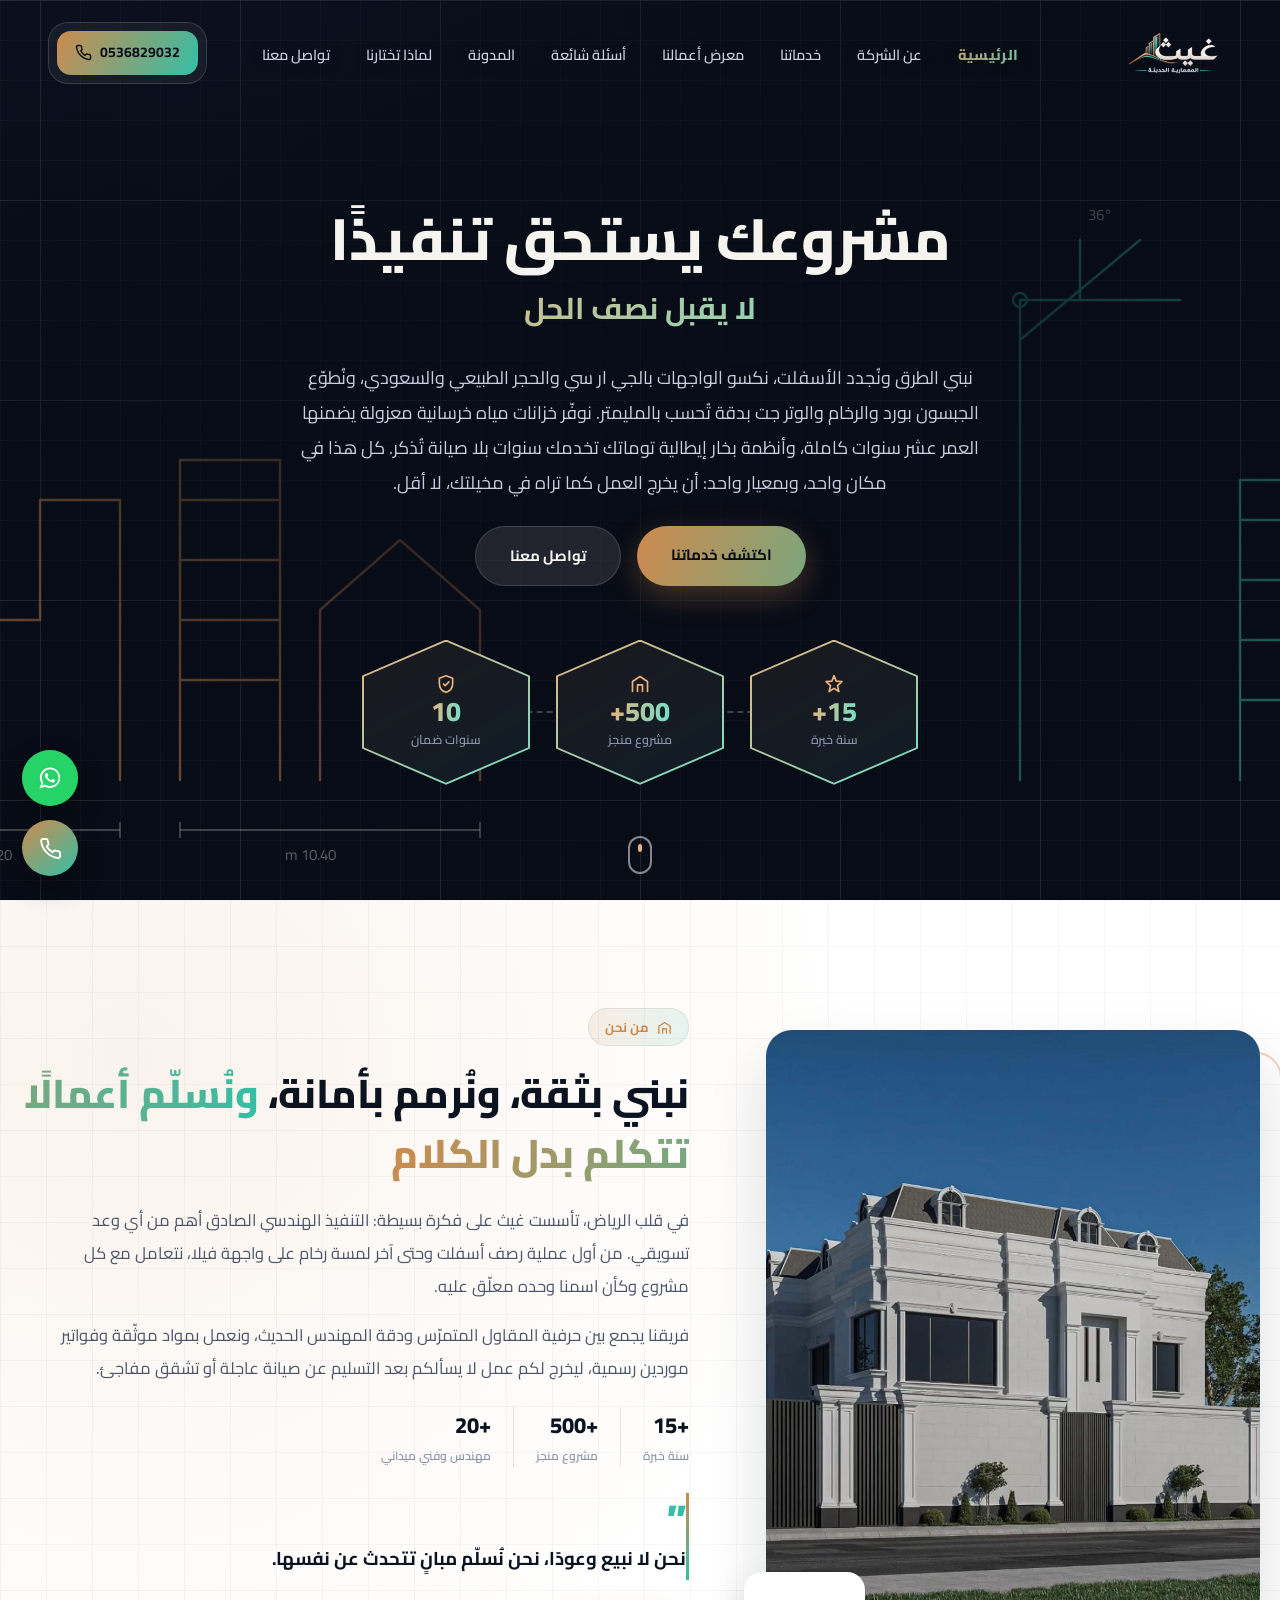
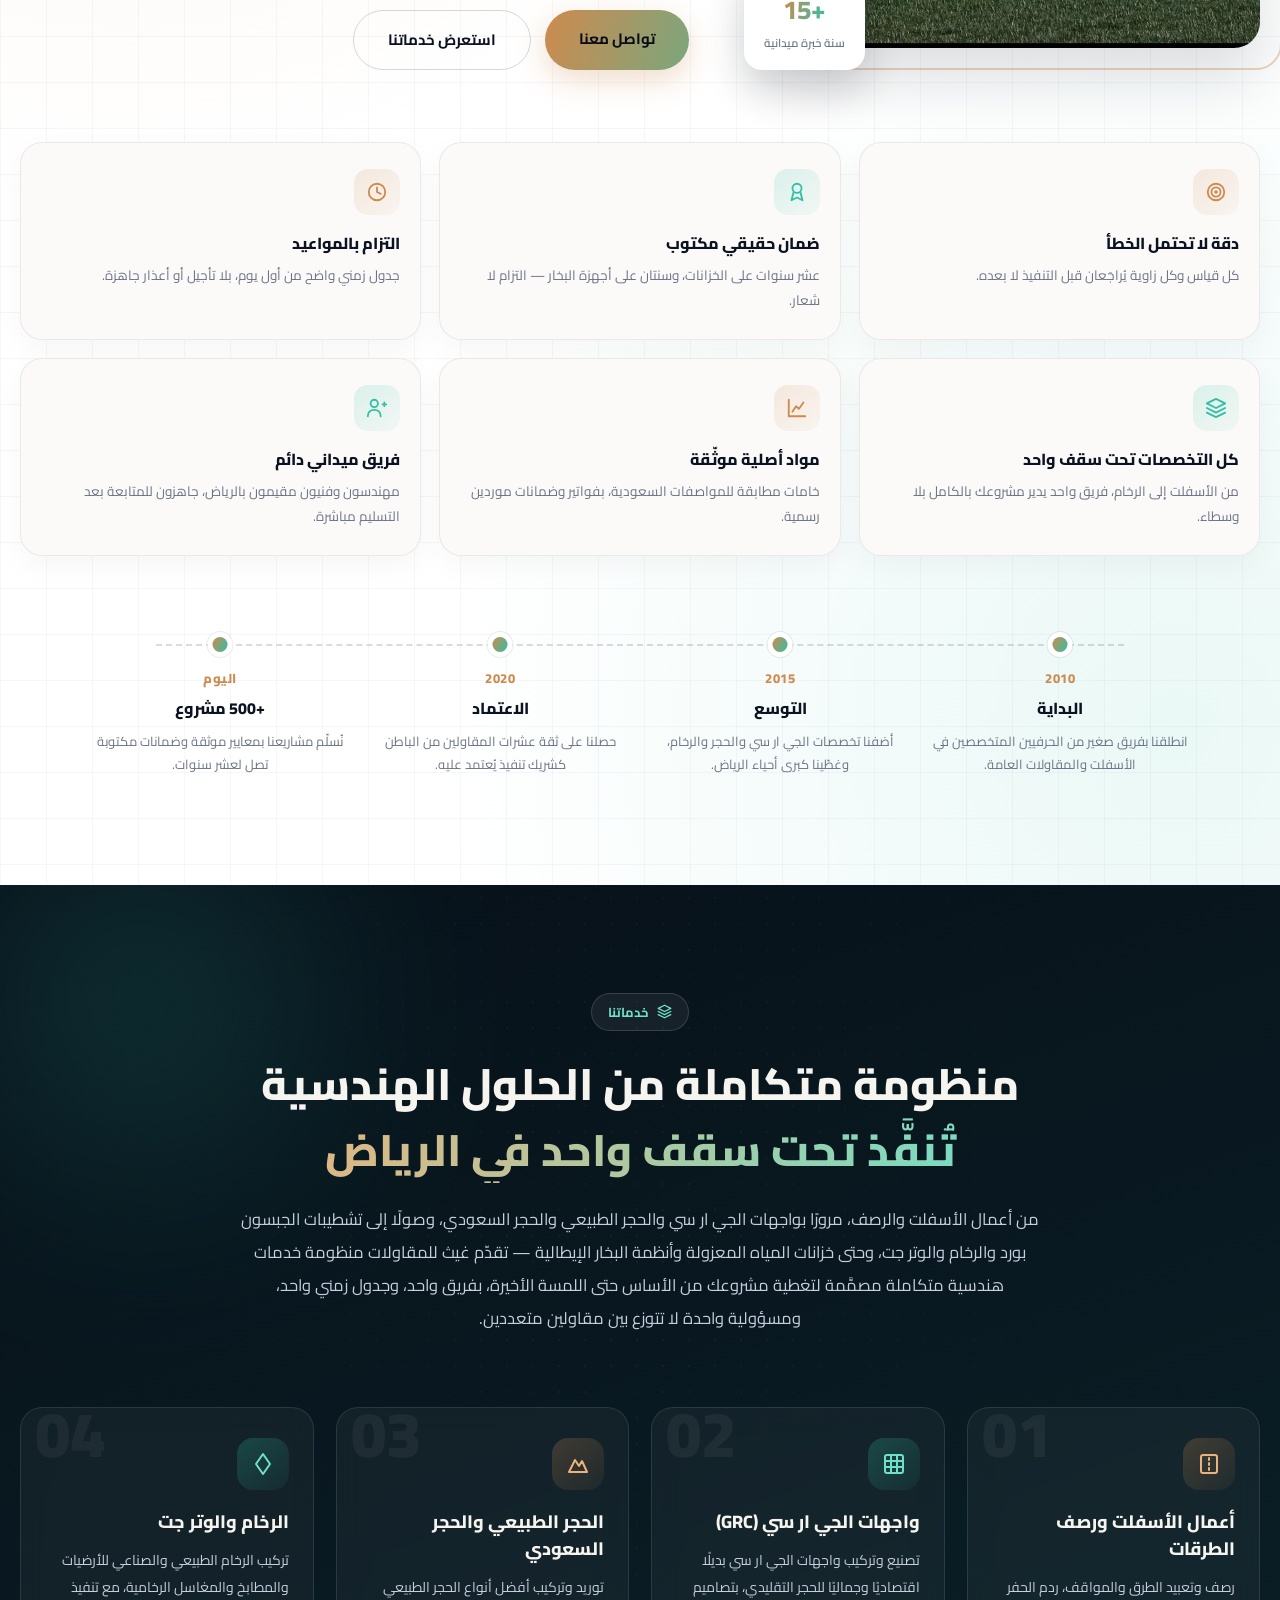
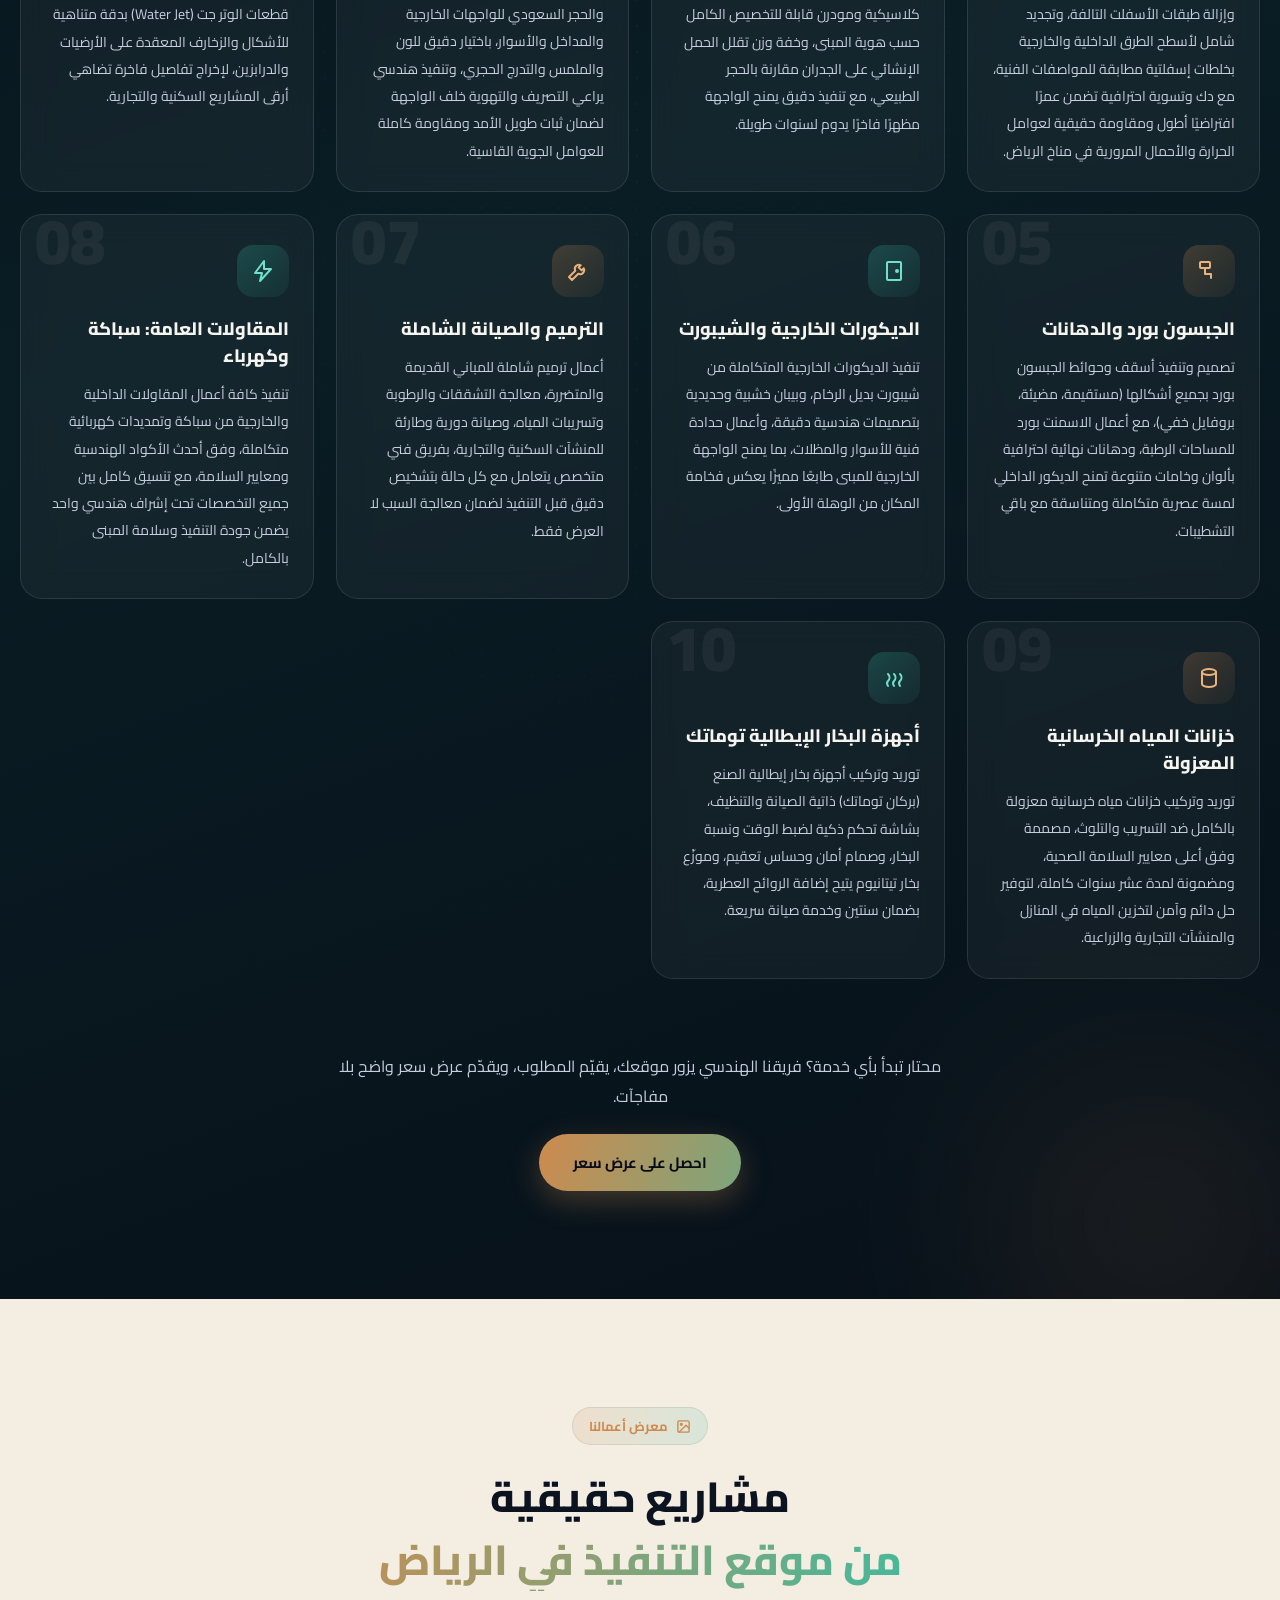
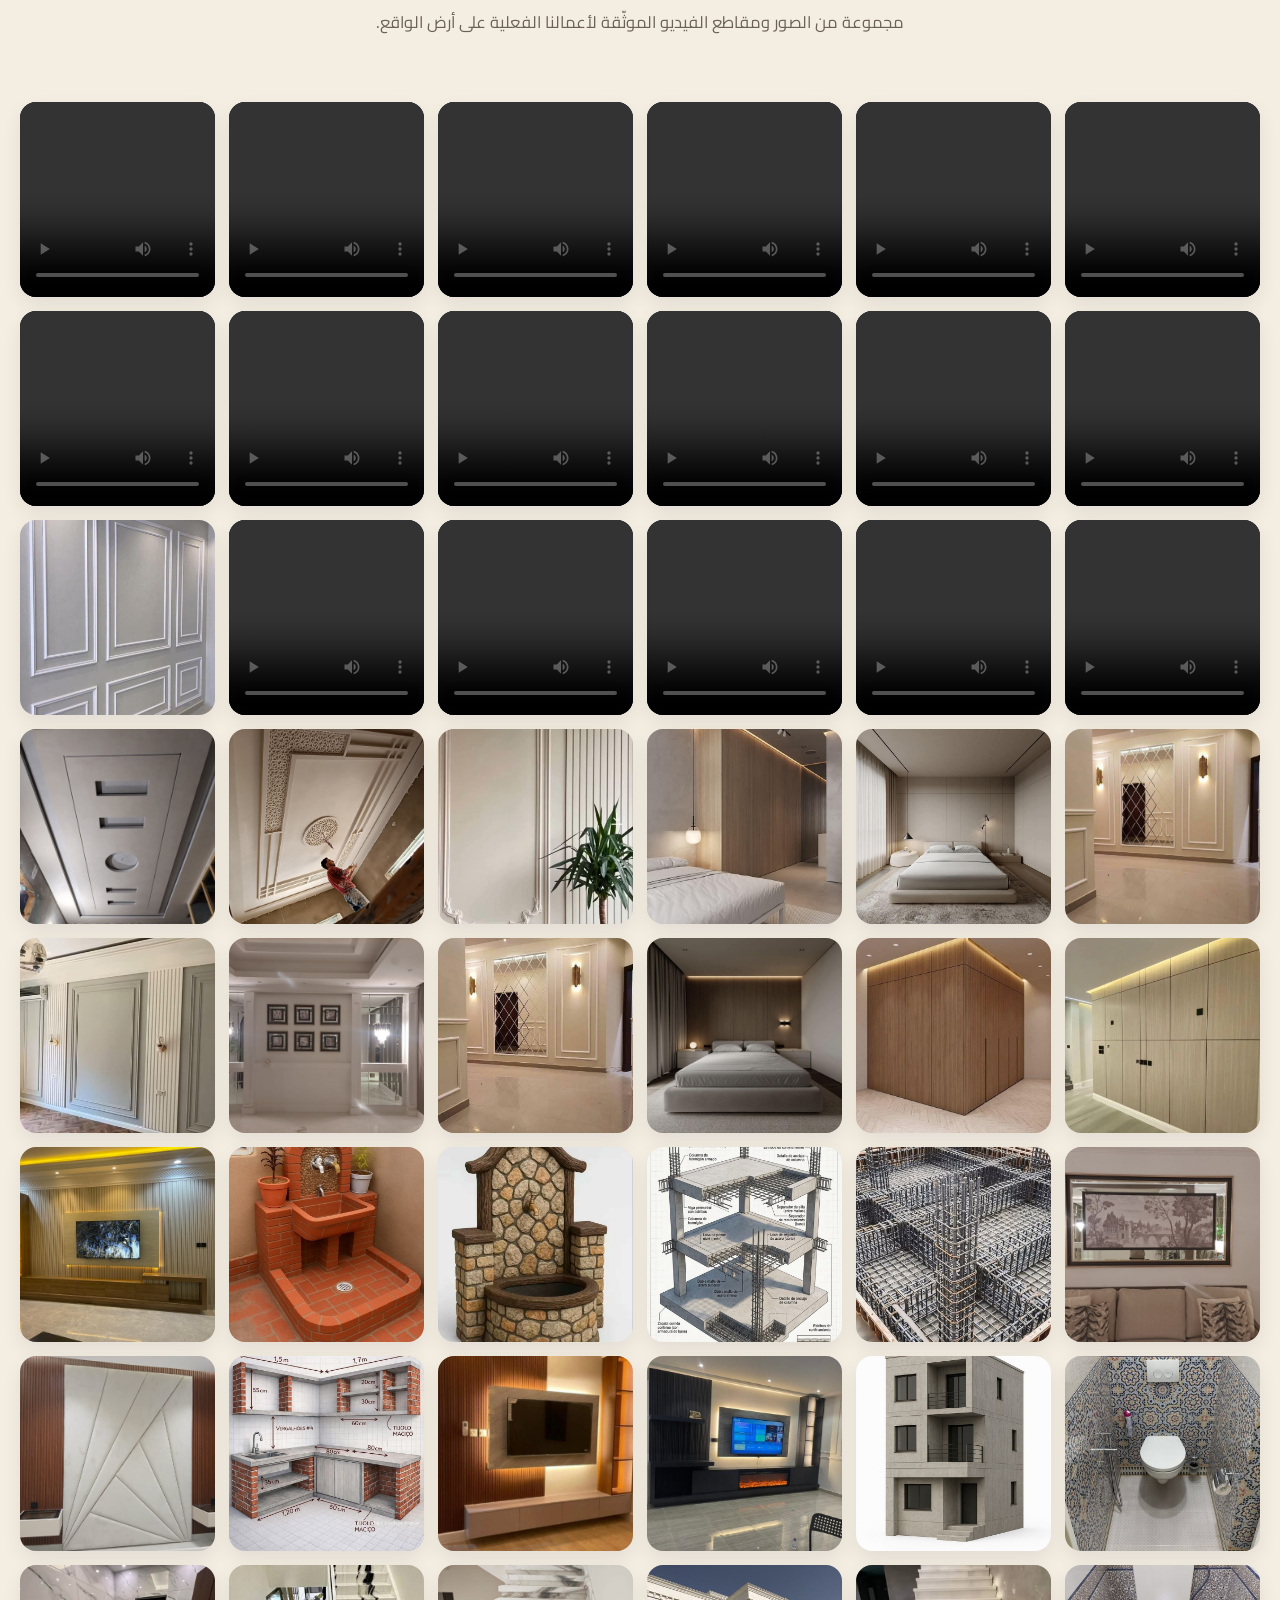
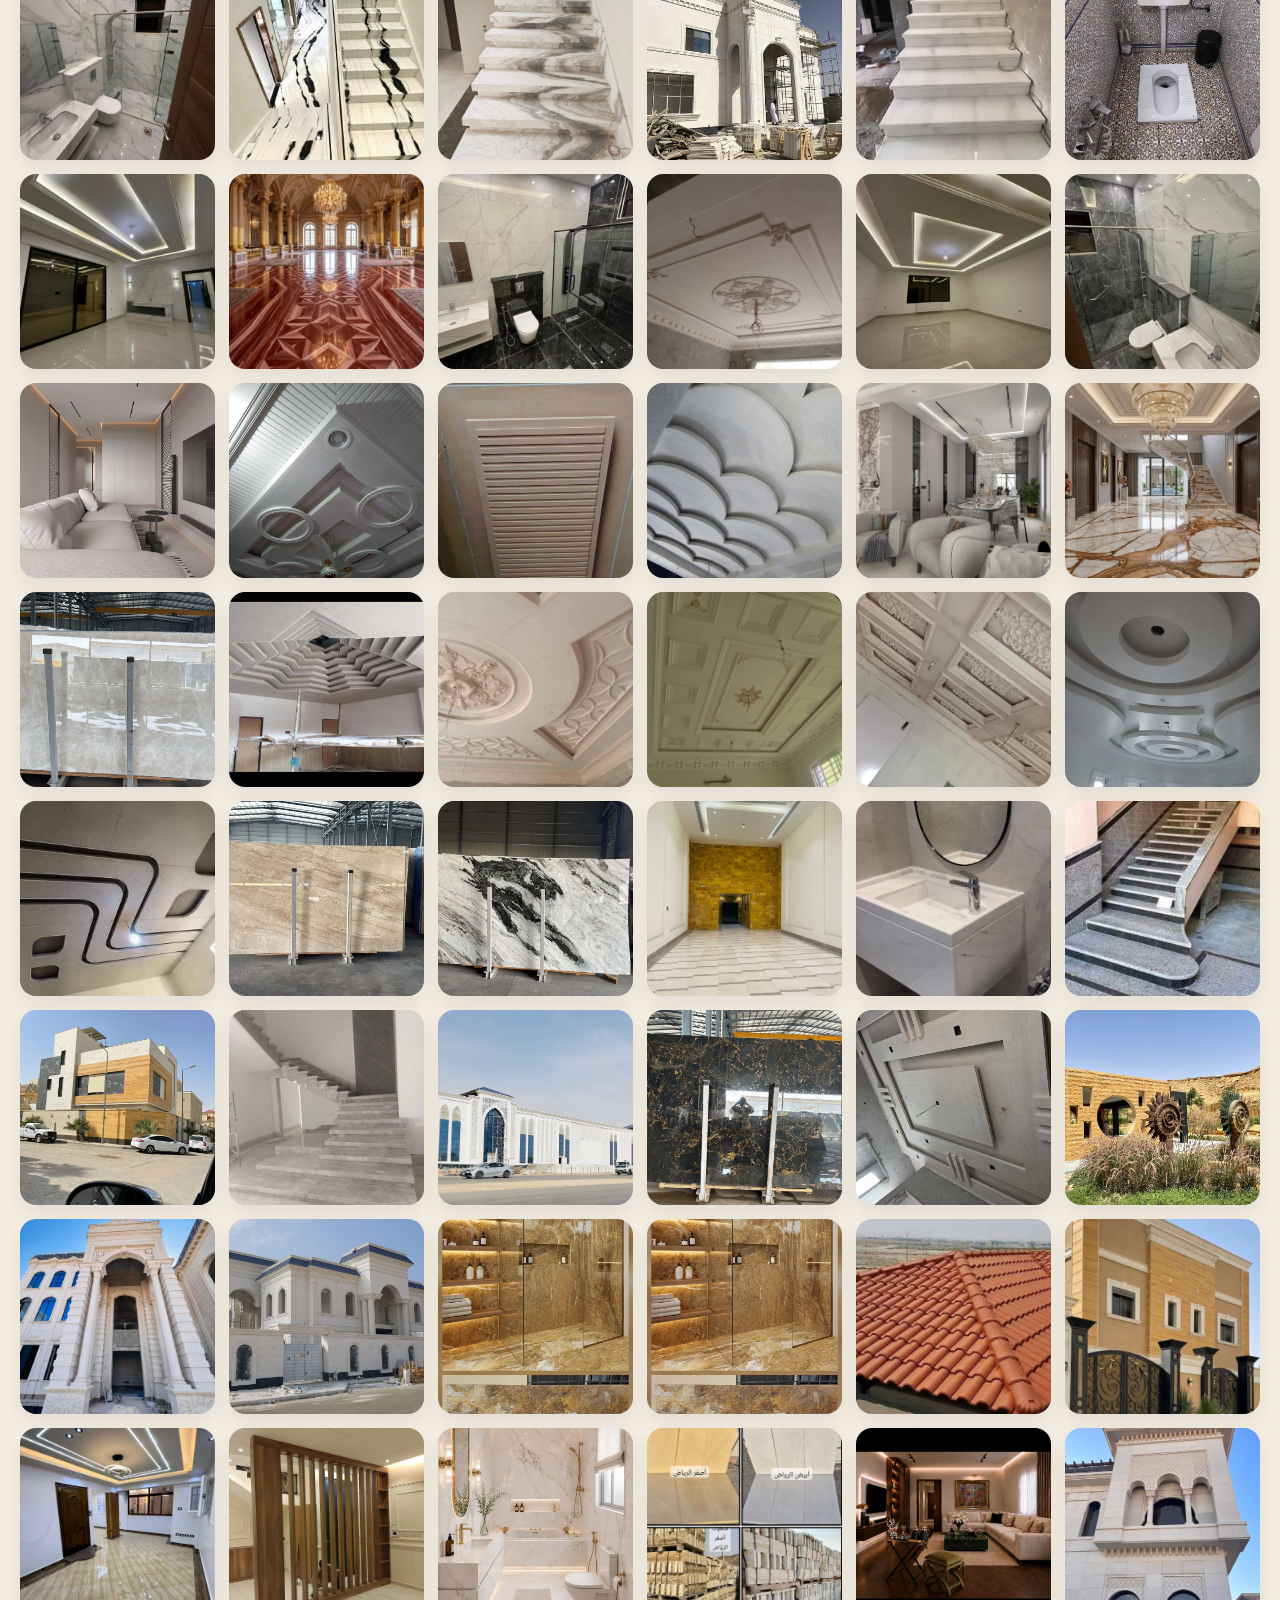
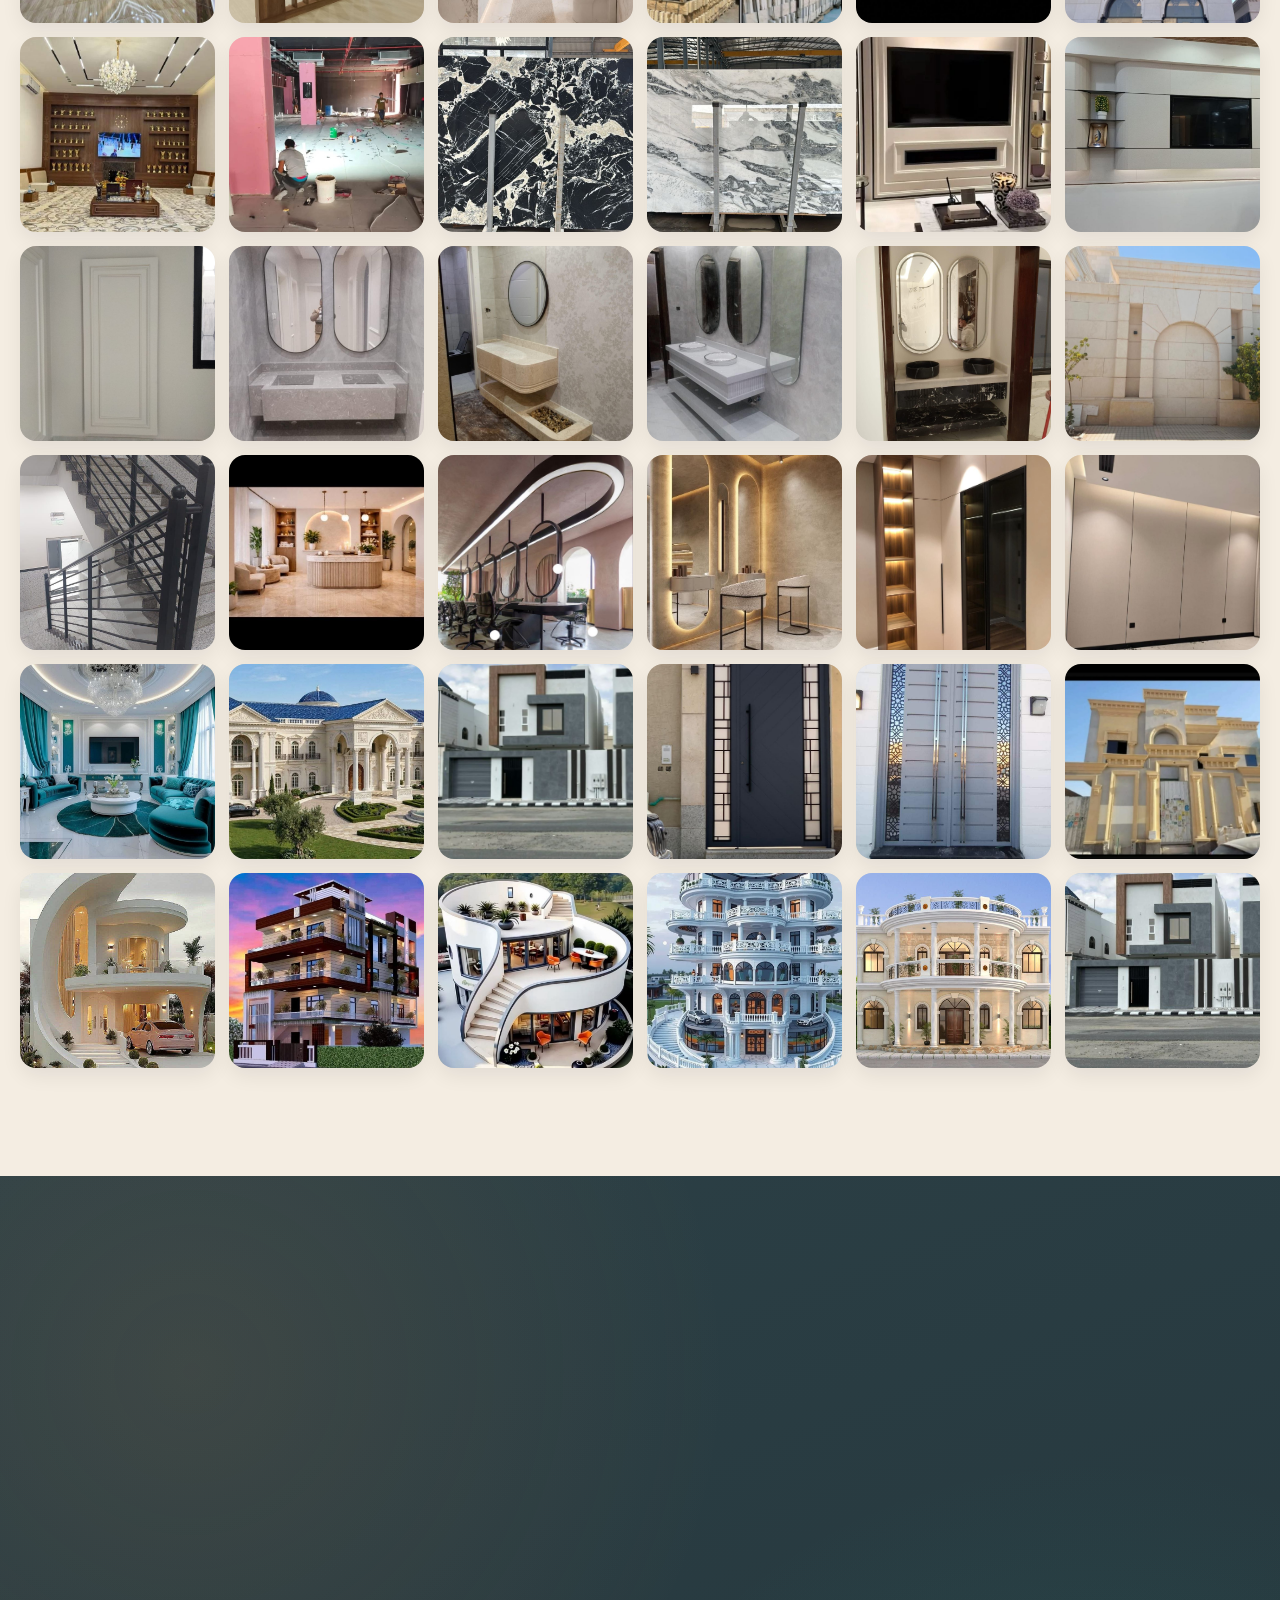
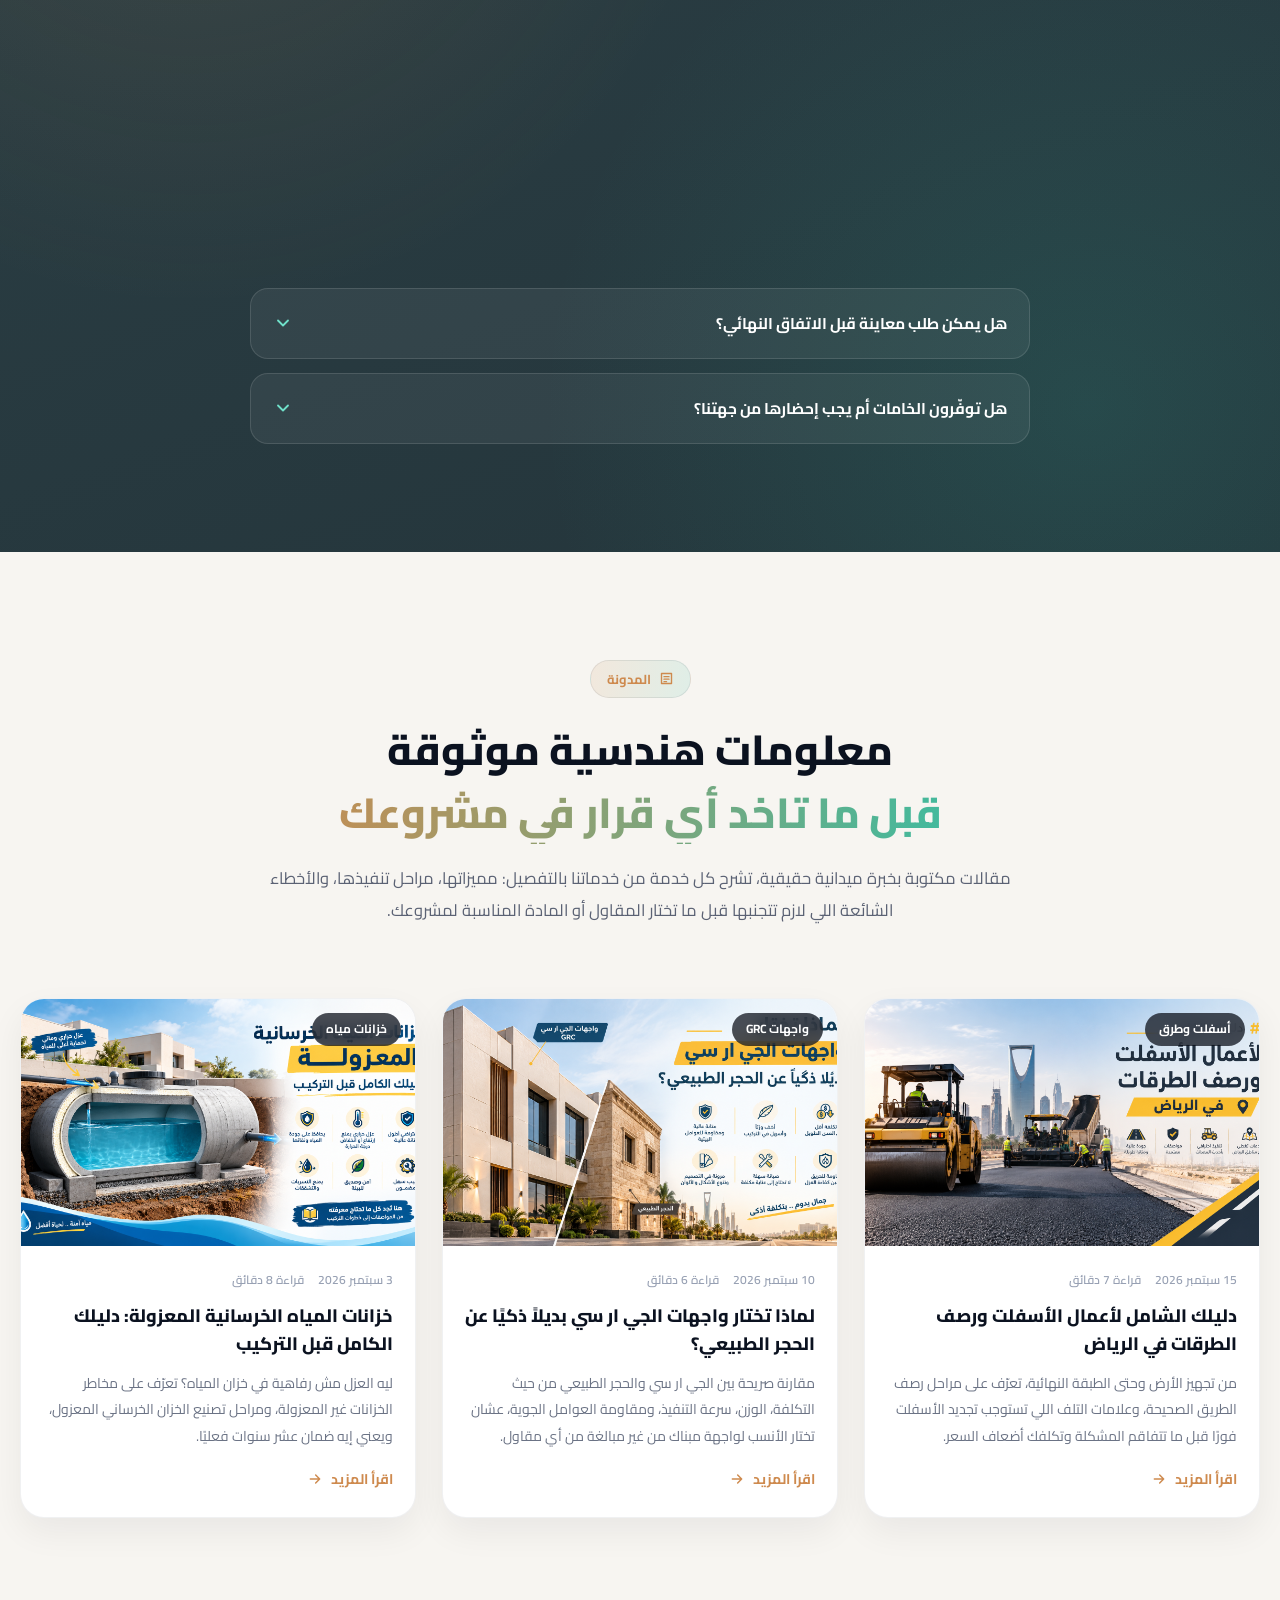
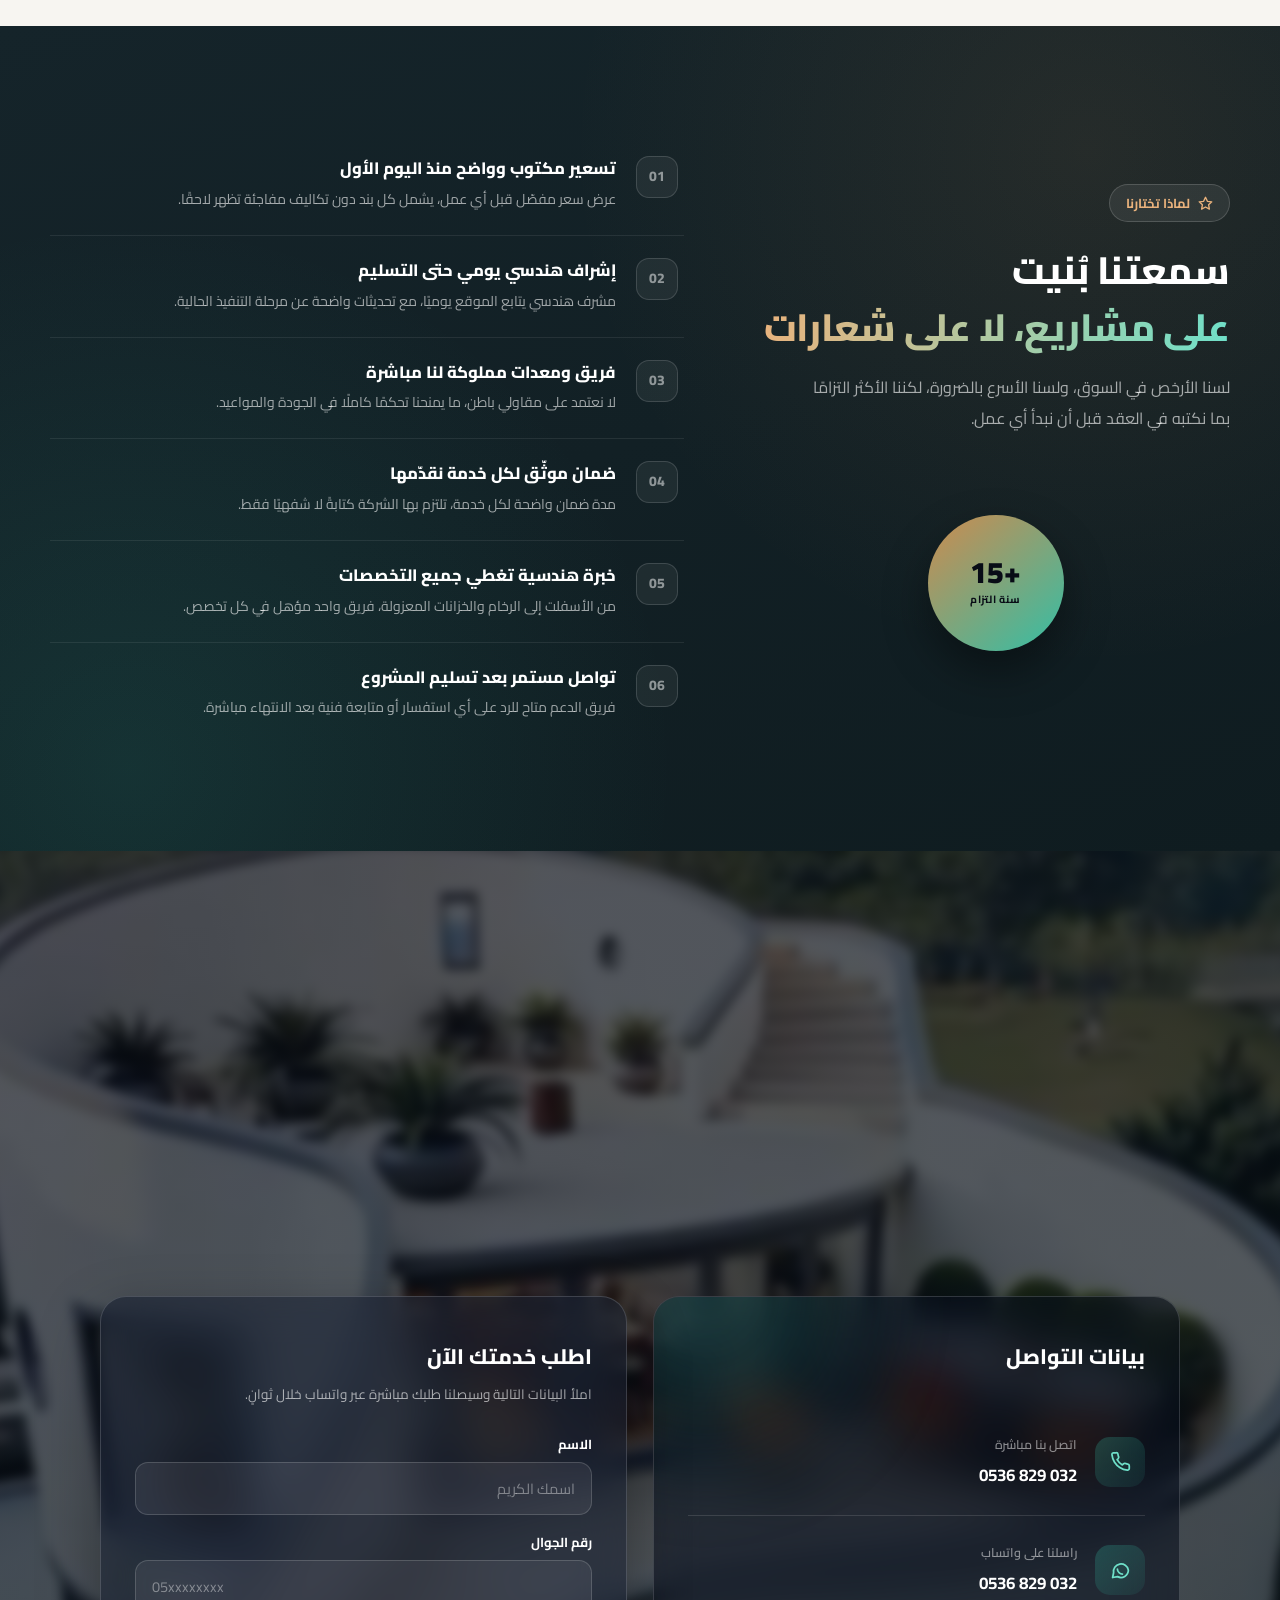
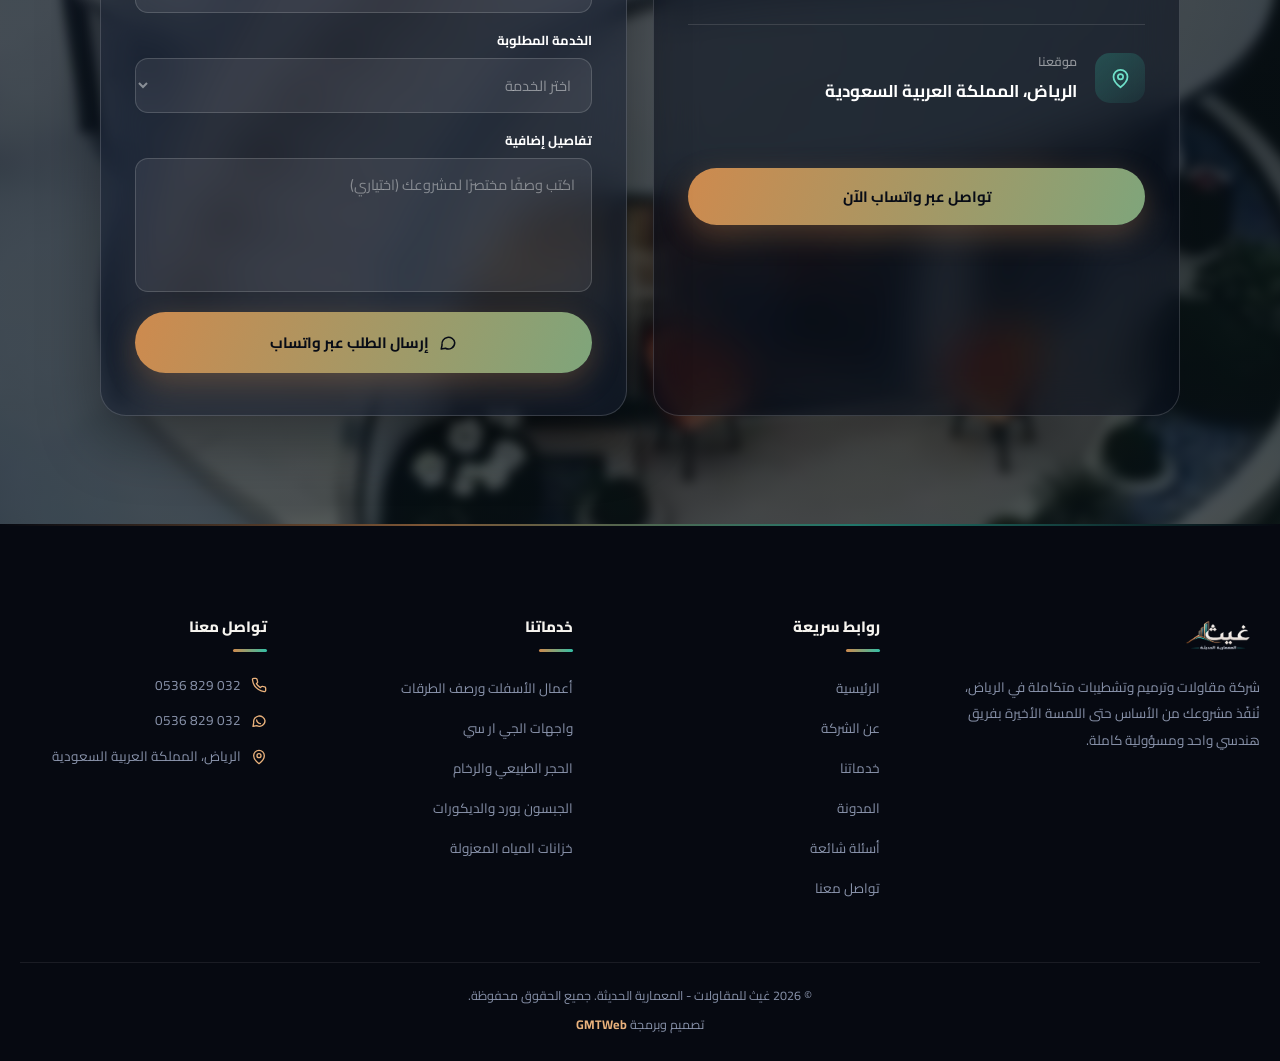
==== commit ac3d3635: "message" ====
--- a/index.html
+++ b/index.html
@@ -43,7 +43,6 @@
 <span class="blob blob-a"></span>
 <span class="blob blob-b"></span>
 </div>
-
 <header class="site-header" id="siteHeader">
 <div class="header-scrim" aria-hidden="true"></div>
 
@@ -88,7 +87,6 @@
 </ul>
 </nav>
 </header>
-
 <main>
 <section class="hero" id="home">
 <div class="hero-bg" aria-hidden="true">
@@ -1035,7 +1033,7 @@
  
 <article class="blog-card reveal-io" style="--d:0.05s">
 <a href="details.html?post=asphalt" class="blog-card-media">
-<img src="images/blog-1.jpg" alt="أعمال الأسفلت ورصف الطرقات في الرياض" loading="lazy">
+<img src="images/blog1.png" alt="أعمال الأسفلت ورصف الطرقات في الرياض" loading="lazy">
 <span class="blog-card-tag">أسفلت وطرق</span>
 </a>
 <div class="blog-card-body">
@@ -1054,7 +1052,7 @@
  
 <article class="blog-card reveal-io" style="--d:0.15s">
 <a href="details.html?post=grc" class="blog-card-media">
-<img src="images/blog-2.jpg" alt="واجهات الجي ار سي GRC بديل الحجر الطبيعي" loading="lazy">
+<img src="images/blog2.png" alt="واجهات الجي ار سي GRC بديل الحجر الطبيعي" loading="lazy">
 <span class="blog-card-tag">واجهات GRC</span>
 </a>
 <div class="blog-card-body">
@@ -1073,7 +1071,7 @@
  
 <article class="blog-card reveal-io" style="--d:0.25s">
 <a href="details.html?post=tanks" class="blog-card-media">
-<img src="images/blog-3.jpg" alt="خزانات المياه الخرسانية المعزولة" loading="lazy">
+<img src="images/blog3.png" alt="خزانات المياه الخرسانية المعزولة" loading="lazy">
 <span class="blog-card-tag">خزانات مياه</span>
 </a>
 <div class="blog-card-body">
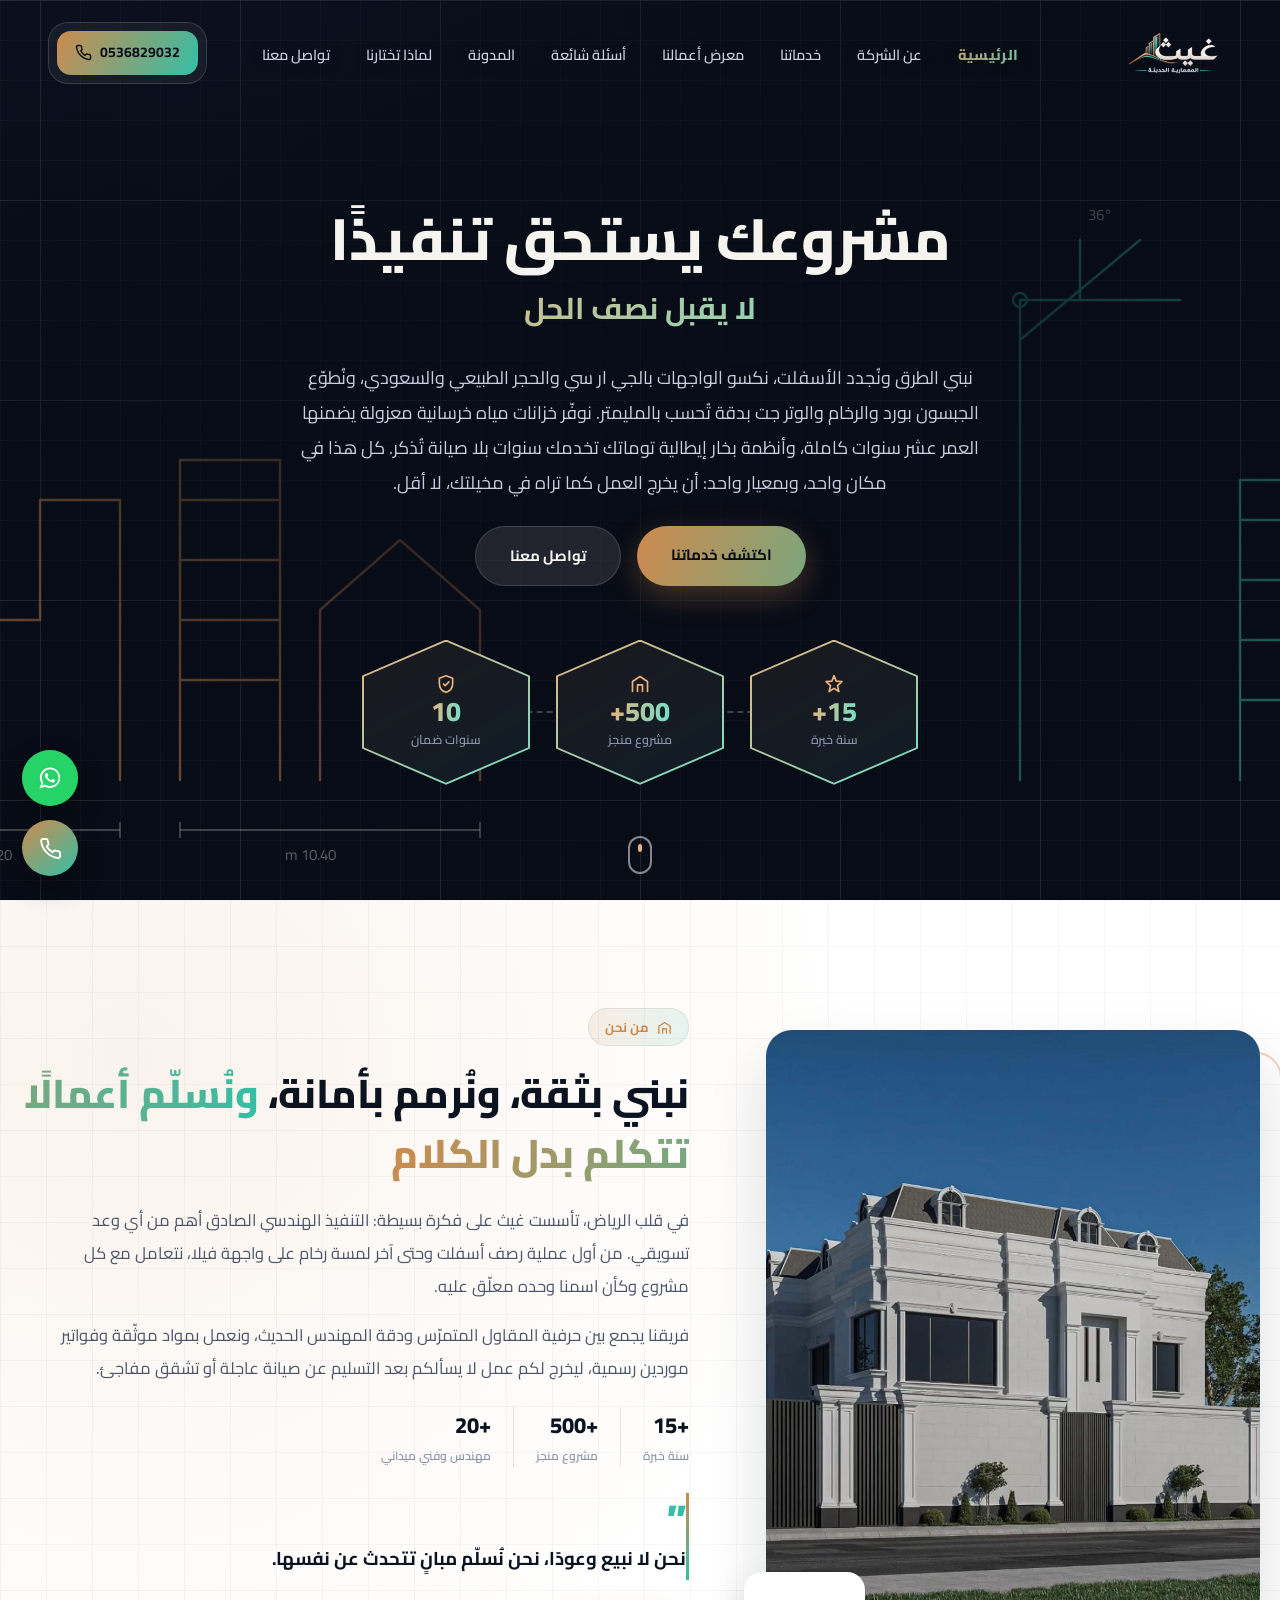
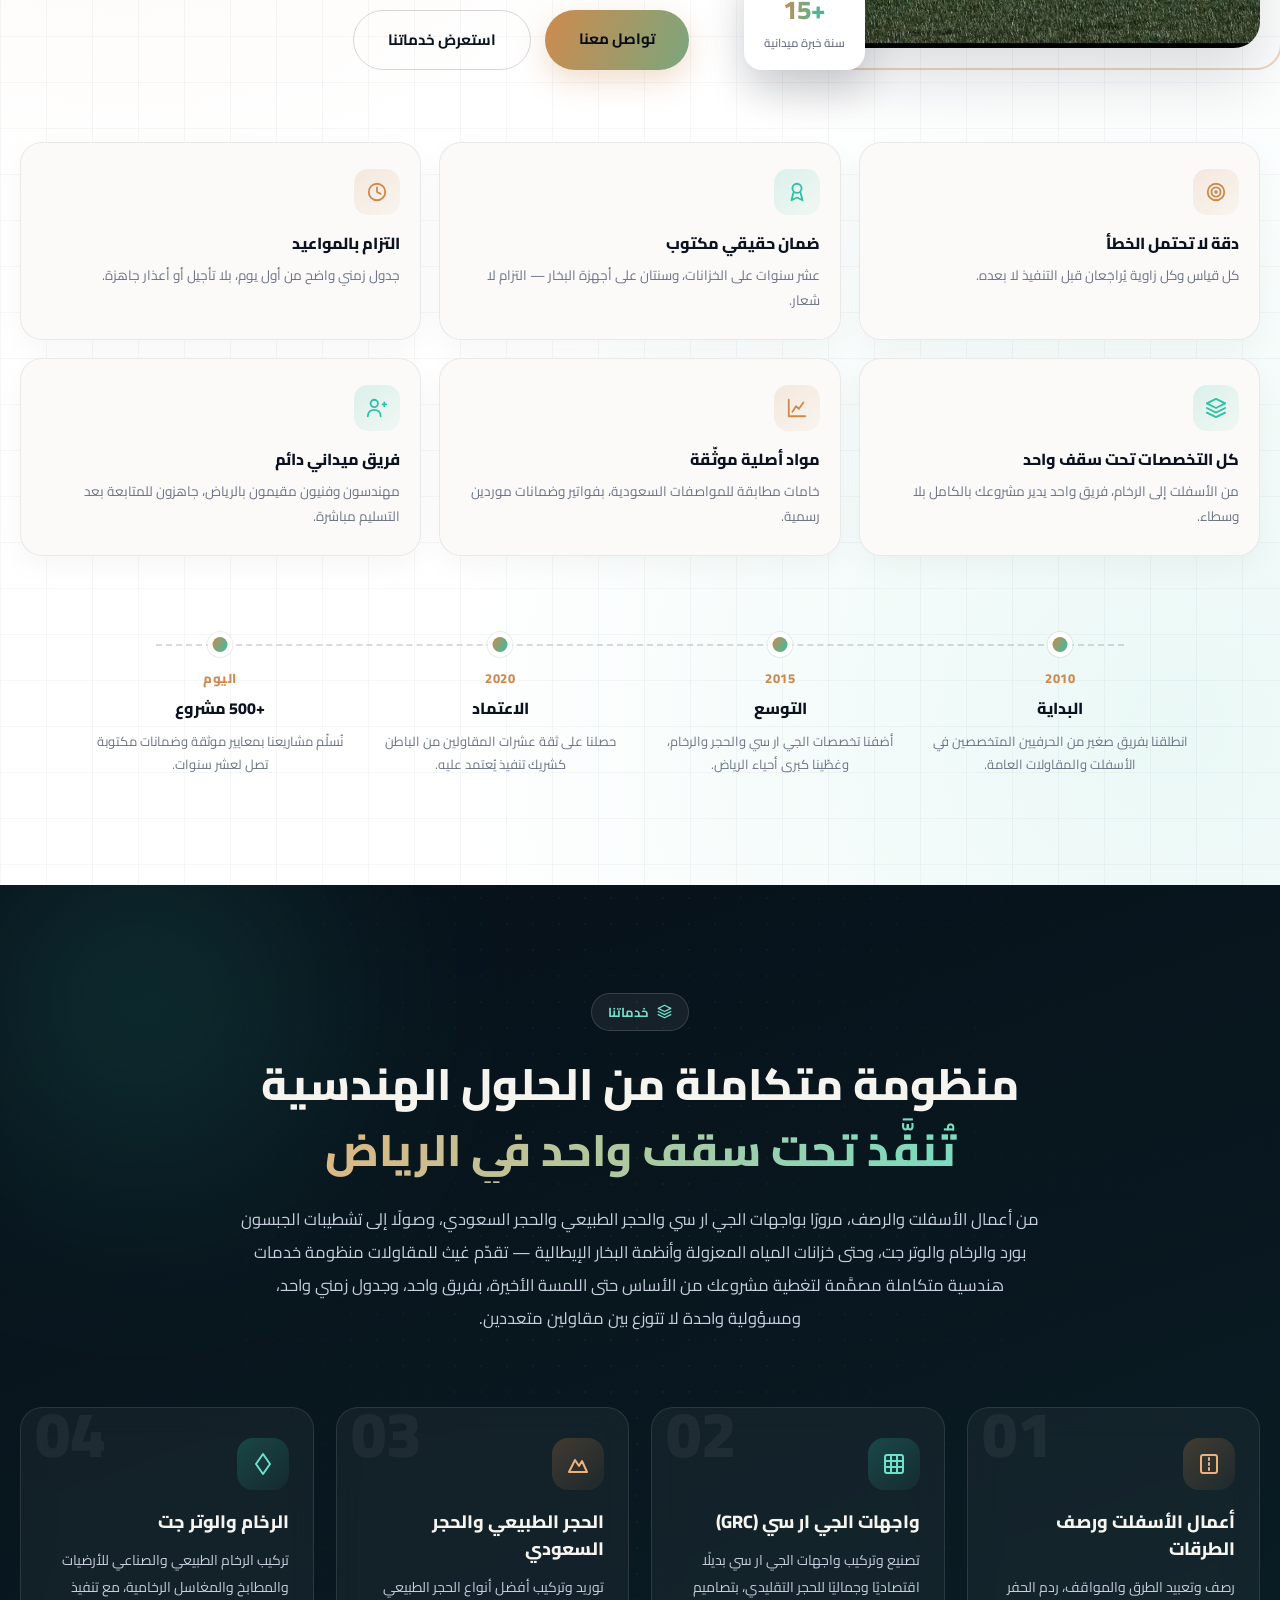
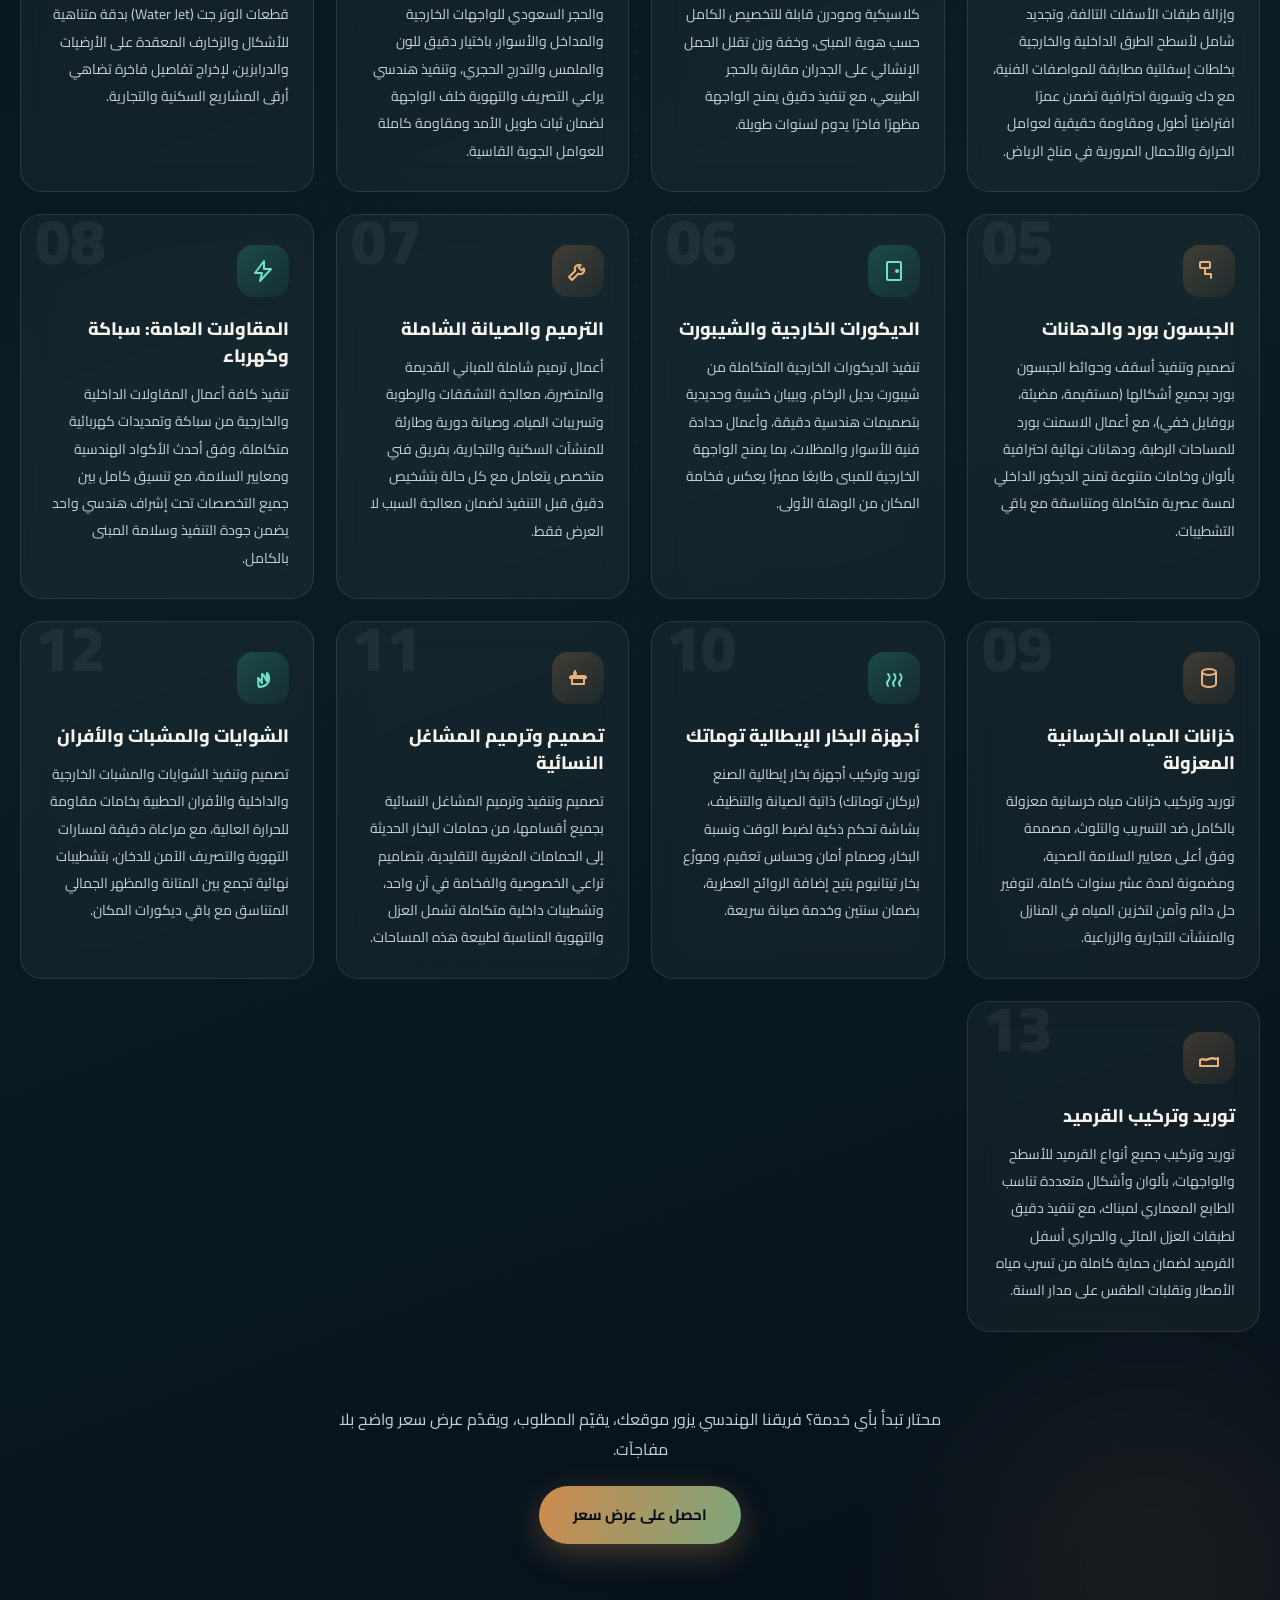
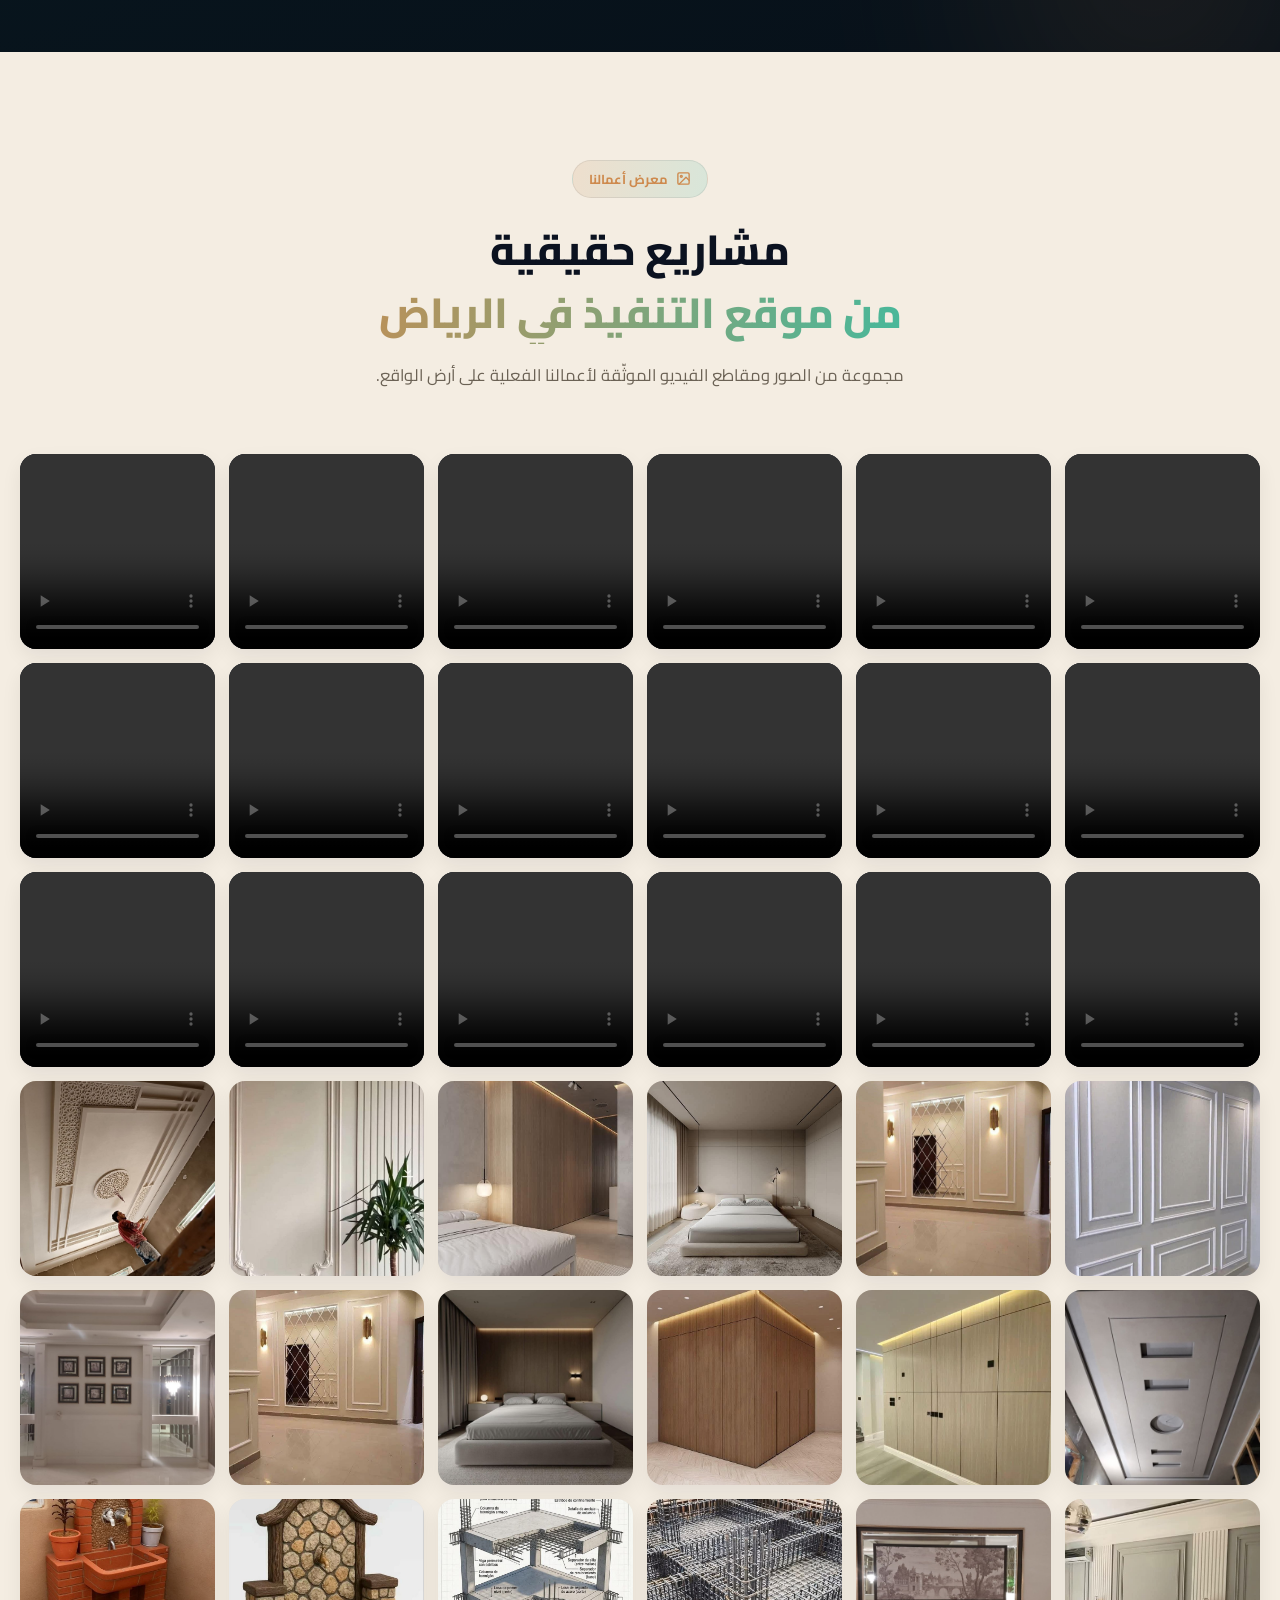
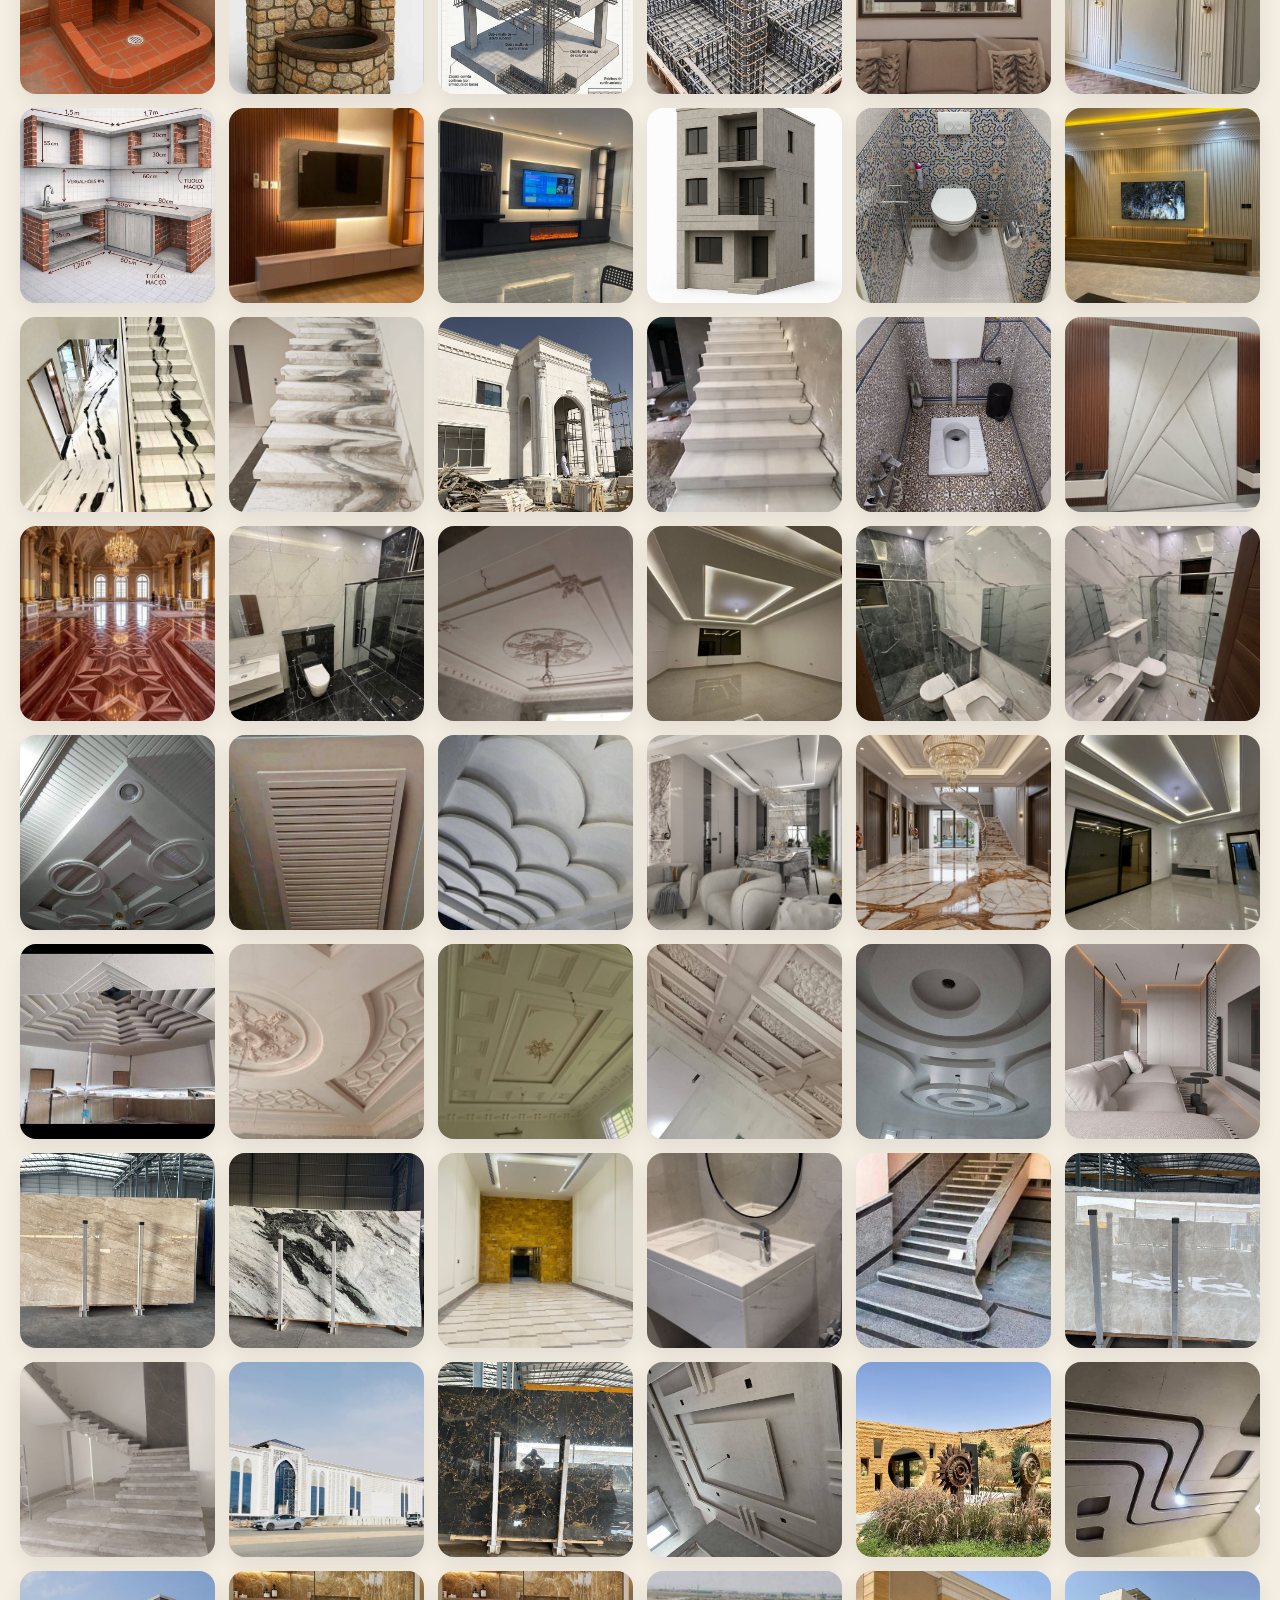
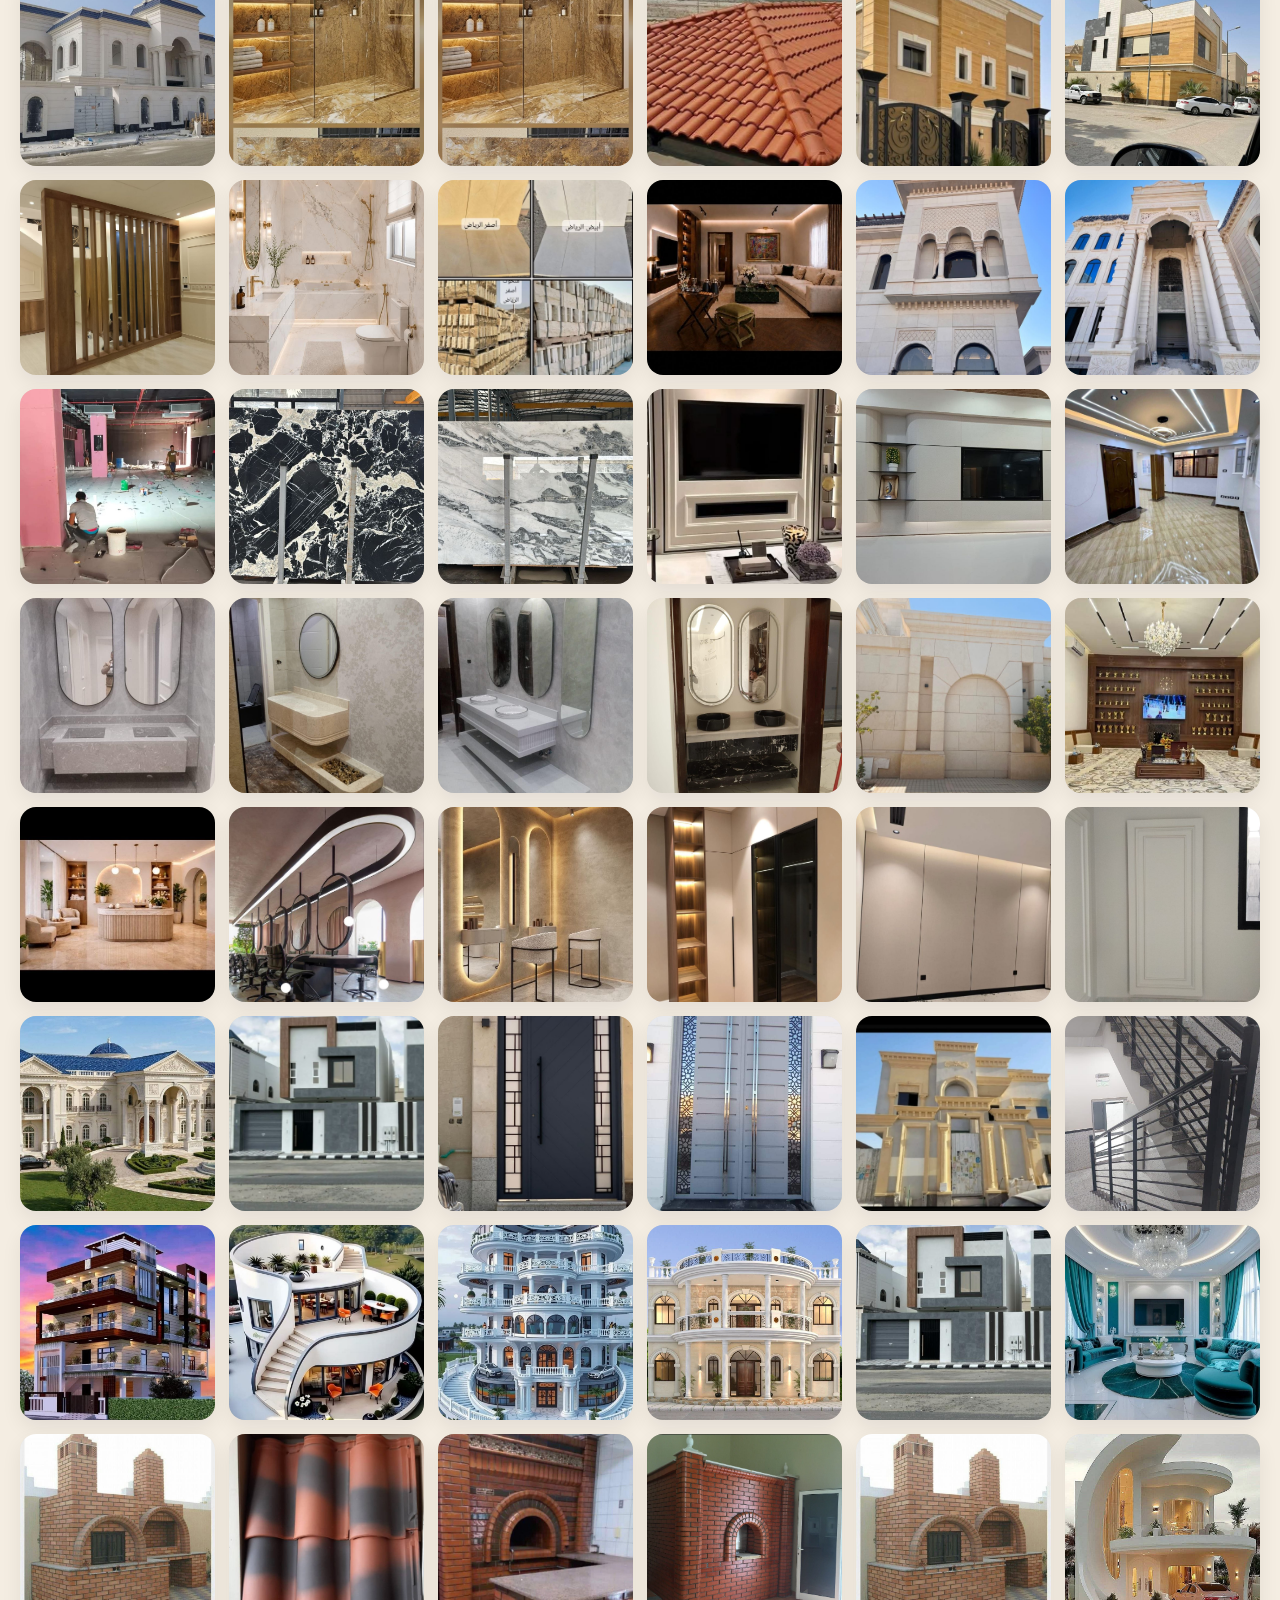
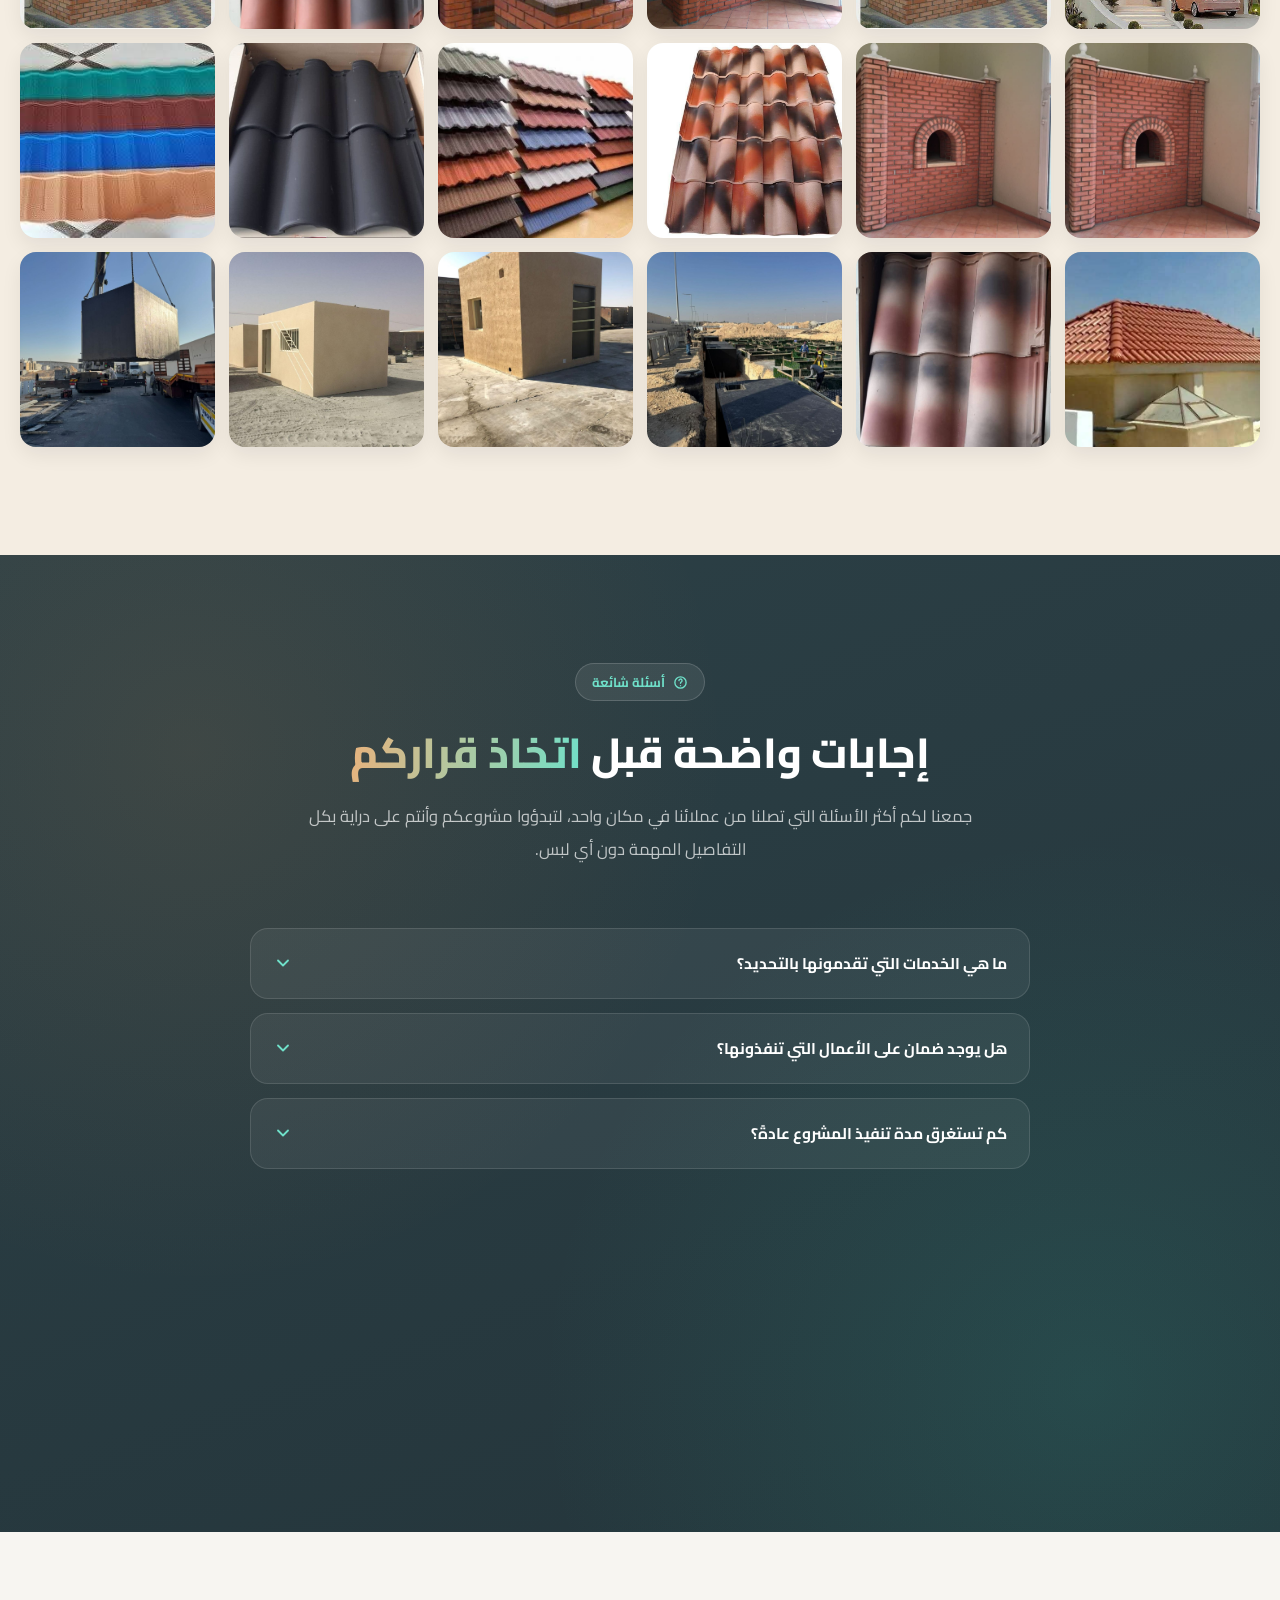
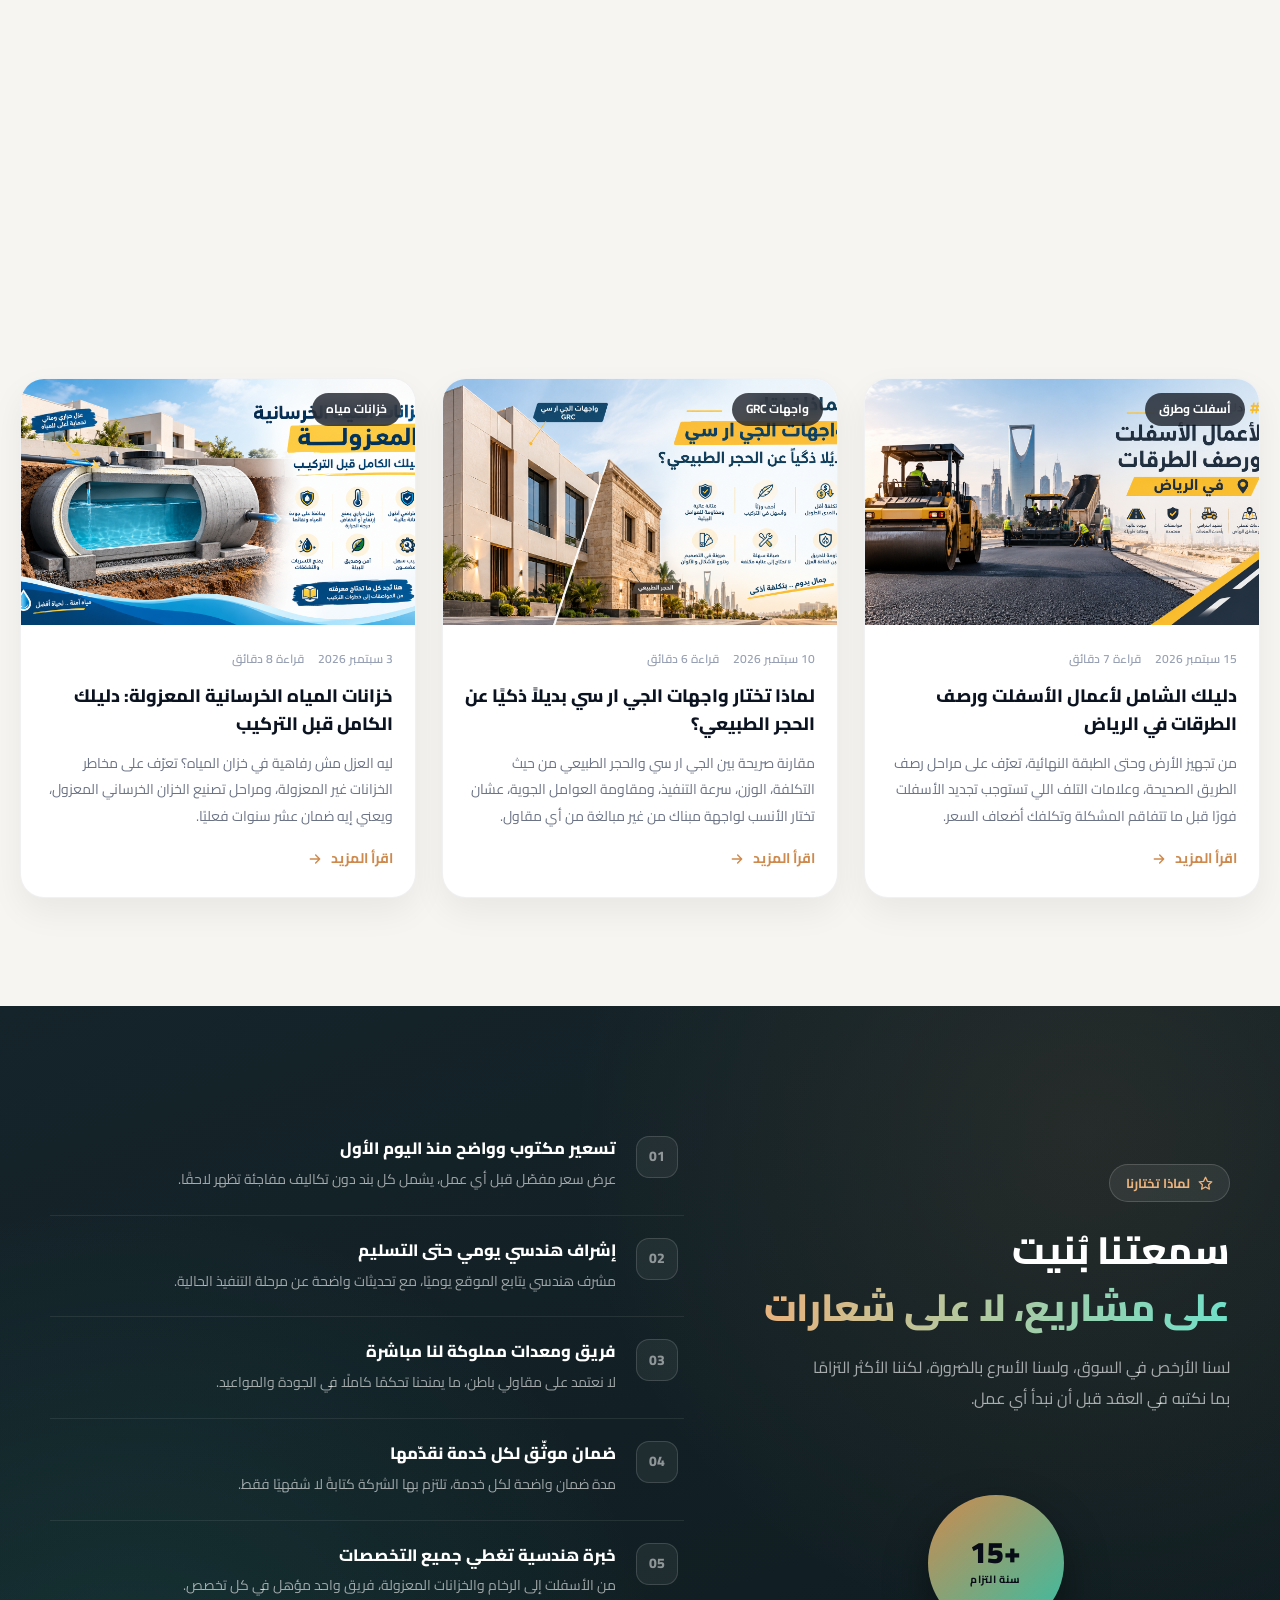
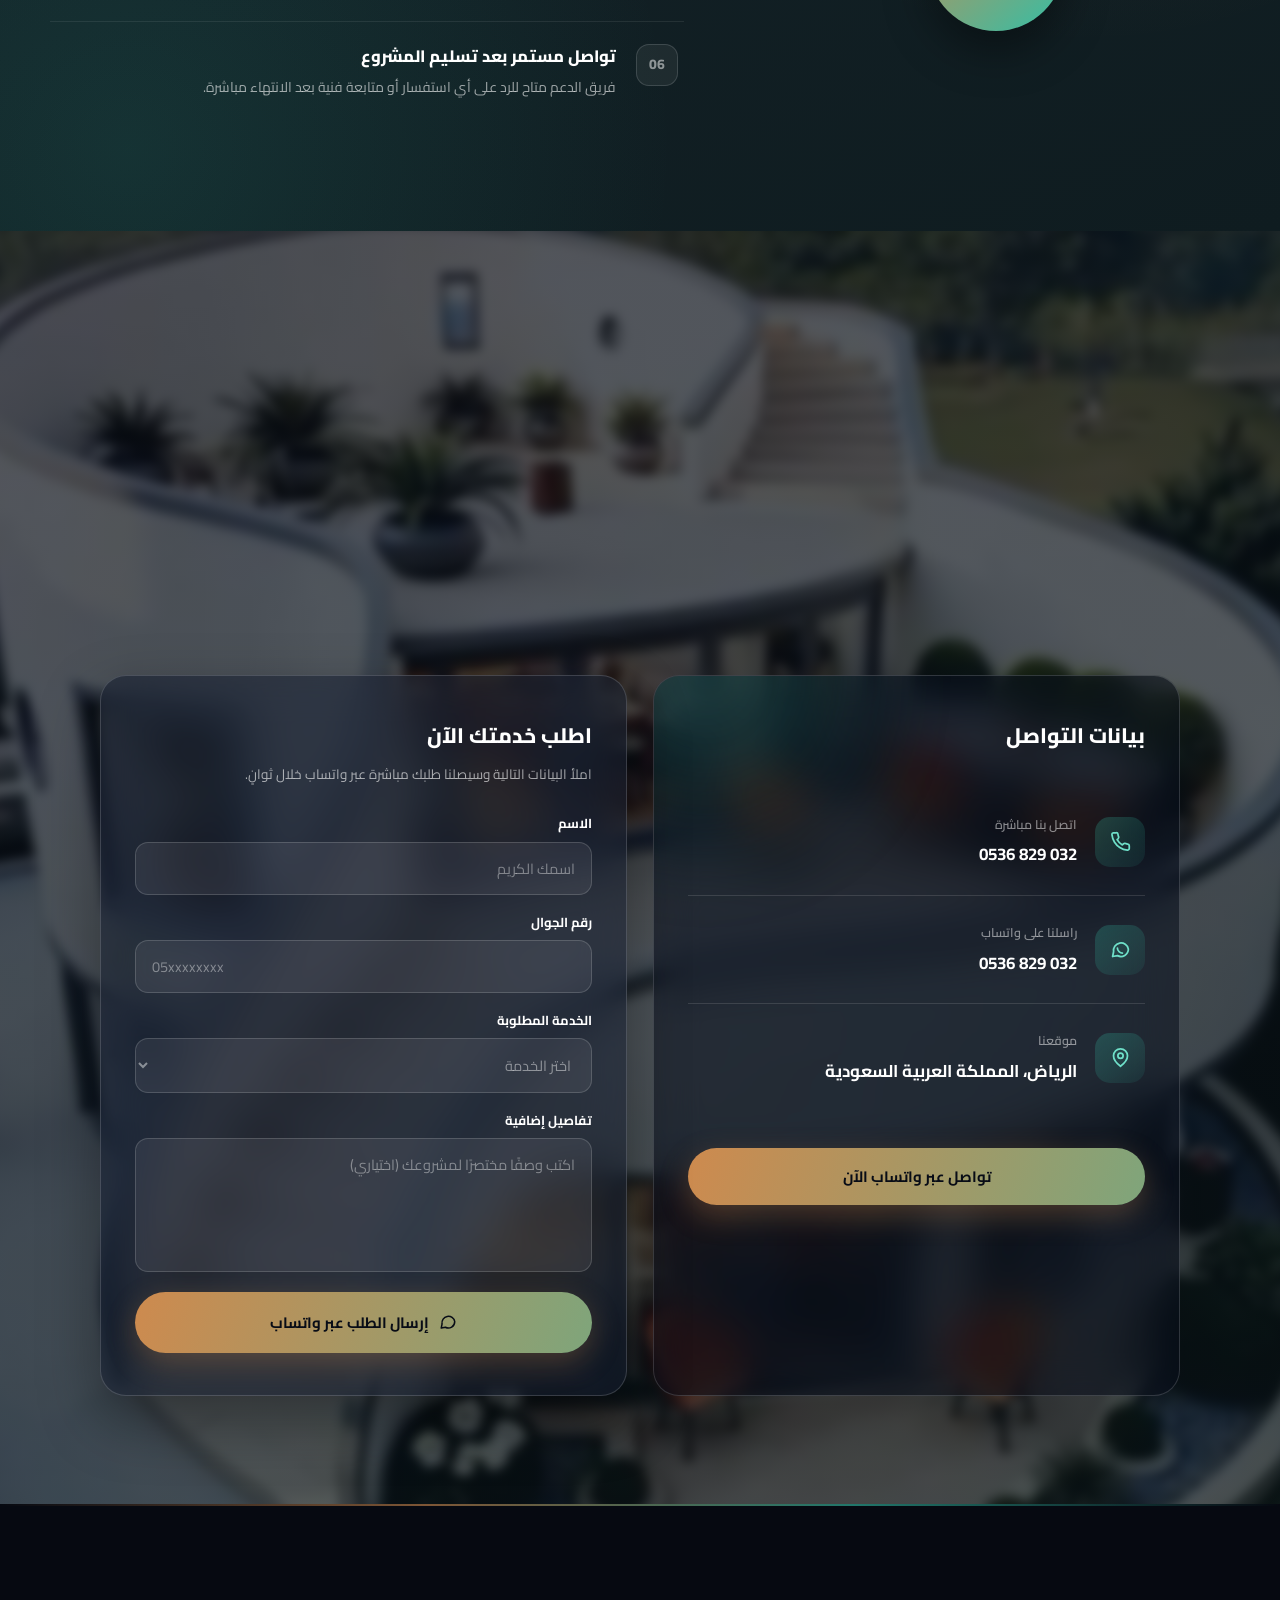
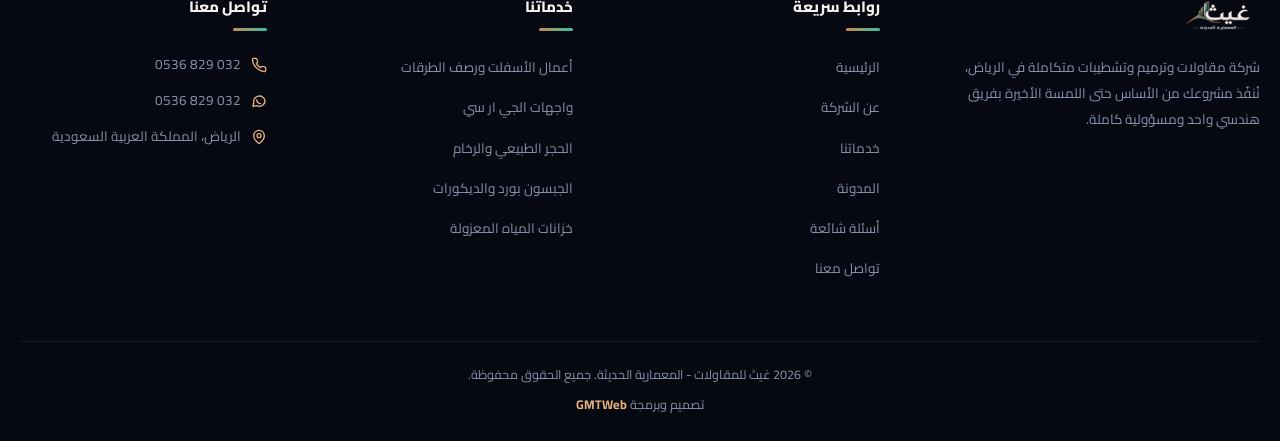
==== commit e702bcd6: "message" ====
--- a/index.html
+++ b/index.html
@@ -426,7 +426,32 @@
 <h3>أجهزة البخار الإيطالية توماتك</h3>
 <p>توريد وتركيب أجهزة بخار إيطالية الصنع (بركان توماتك) ذاتية الصيانة والتنظيف، بشاشة تحكم ذكية لضبط الوقت ونسبة البخار، وصمام أمان وحساس تعقيم، وموزّع بخار تيتانيوم يتيح إضافة الروائح العطرية، بضمان سنتين وخدمة صيانة سريعة.</p>
 </div>
-
+<div class="service-card reveal-io" style="--d:0.42s">
+<span class="service-ghost">11</span>
+<span class="service-icon service-icon--copper">
+<svg viewBox="0 0 24 24" width="24" height="24" fill="none" stroke="currentColor" stroke-width="2" stroke-linecap="round" stroke-linejoin="round"><path d="M4 12 h16 M4 12 a2 2 0 0 1 2 -2 h12 a2 2 0 0 1 2 2 M6 12 v6 h12 v-6"/><path d="M9 5 c0 1.2 -1 1.6 -1 2.8 c0 0.8 0.6 1.2 1 1.2 c0.4 0 1 -0.4 1 -1.2 c0 -1.2 -1 -1.6 -1 -2.8Z"/></svg>
+</span>
+<h3>تصميم وترميم المشاغل النسائية</h3>
+<p>تصميم وتنفيذ وترميم المشاغل النسائية بجميع أقسامها، من حمامات البخار الحديثة إلى الحمامات المغربية التقليدية، بتصاميم تراعي الخصوصية والفخامة في آن واحد، وتشطيبات داخلية متكاملة تشمل العزل والتهوية المناسبة لطبيعة هذه المساحات.</p>
+</div>
+
+<div class="service-card reveal-io" style="--d:0.46s">
+<span class="service-ghost">12</span>
+<span class="service-icon service-icon--teal">
+<svg viewBox="0 0 24 24" width="24" height="24" fill="none" stroke="currentColor" stroke-width="2" stroke-linecap="round" stroke-linejoin="round"><path d="M8 21 C6 17 8 15 7 12 C10 13 9 16 11 17 C10 14 12 11 11 8 C15 10 14 14 16 15 C17 12 15 10 16 7 C19 10 19 15 16 18 C14 20 10 21 8 21 Z"/></svg>
+</span>
+<h3>الشوايات والمشبات والأفران</h3>
+<p>تصميم وتنفيذ الشوايات والمشبات الخارجية والداخلية والأفران الحطبية بخامات مقاومة للحرارة العالية، مع مراعاة دقيقة لمسارات التهوية والتصريف الآمن للدخان، بتشطيبات نهائية تجمع بين المتانة والمظهر الجمالي المتناسق مع باقي ديكورات المكان.</p>
+</div>
+
+<div class="service-card reveal-io" style="--d:0.5s">
+<span class="service-ghost">13</span>
+<span class="service-icon service-icon--copper">
+<svg viewBox="0 0 24 24" width="24" height="24" fill="none" stroke="currentColor" stroke-width="2" stroke-linecap="round" stroke-linejoin="round"><path d="M3 20 L3 14 C6 12 8 15 12 13 C16 11 18 14 21 12 L21 20 Z"/><path d="M3 14 C6 12 8 15 12 13 C16 11 18 14 21 12"/></svg>
+</span>
+<h3>توريد وتركيب القرميد</h3>
+<p>توريد وتركيب جميع أنواع القرميد للأسطح والواجهات، بألوان وأشكال متعددة تناسب الطابع المعماري لمبناك، مع تنفيذ دقيق لطبقات العزل المائي والحراري أسفل القرميد لضمان حماية كاملة من تسرب مياه الأمطار وتقلبات الطقس على مدار السنة.</p>
+</div>
 </div>
 
 <div class="services-cta reveal-io">
@@ -470,7 +495,9 @@
 <div class="gallery-item gallery-video">
 <video src="images/document_5861671468936470555.mp4" controls playsinline preload="metadata"></video>
 </div>
-
+<div class="gallery-item gallery-video">
+<video src="images/document_5861671468936470621.mp4" controls playsinline preload="metadata"></video>
+</div>
 <div class="gallery-item gallery-video">
 <video src="images/document_5861671468936470573.mp4" controls playsinline preload="metadata"></video>
 </div>
@@ -918,6 +945,57 @@
 
 <div class="gallery-item gallery-photo">
 <img src="images/photo_5861671469396463623_y.jpg" alt="عمل من أعمال غيث للمقاولات" loading="lazy">
+</div>
+<div class="gallery-item gallery-photo">
+<img src="images/photo_5861671469396463669_x.jpg" alt="عمل من أعمال غيث للمقاولات" loading="lazy">
+</div>
+<div class="gallery-item gallery-photo">
+<img src="images/photo_5861671469396463670_y.jpg" alt="عمل من أعمال غيث للمقاولات" loading="lazy">
+</div>
+<div class="gallery-item gallery-photo">
+<img src="images/photo_5861671469396463671_y.jpg" alt="عمل من أعمال غيث للمقاولات" loading="lazy">
+</div>
+<div class="gallery-item gallery-photo">
+<img src="images/photo_5861671469396463674_y.jpg" alt="عمل من أعمال غيث للمقاولات" loading="lazy">
+</div>
+<div class="gallery-item gallery-photo">
+<img src="images/photo_5861671469396463673_x.jpg" alt="عمل من أعمال غيث للمقاولات" loading="lazy">
+</div>
+<div class="gallery-item gallery-photo">
+<img src="images/photo_5861671469396463675_y.jpg" alt="عمل من أعمال غيث للمقاولات" loading="lazy">
+</div>
+<div class="gallery-item gallery-photo">
+<img src="images/photo_5861671469396463675_y.jpg" alt="عمل من أعمال غيث للمقاولات" loading="lazy">
+</div>
+<div class="gallery-item gallery-photo">
+<img src="images/photo_5861671469396463676_y.jpg" alt="عمل من أعمال غيث للمقاولات" loading="lazy">
+</div>
+<div class="gallery-item gallery-photo">
+<img src="images/photo_5861671469396463677_x.jpg" alt="عمل من أعمال غيث للمقاولات" loading="lazy">
+</div>
+<div class="gallery-item gallery-photo">
+<img src="images/photo_5861671469396463678_x.jpg" alt="عمل من أعمال غيث للمقاولات" loading="lazy">
+</div>
+<div class="gallery-item gallery-photo">
+<img src="images/photo_5861671469396463679_m.jpg" alt="عمل من أعمال غيث للمقاولات" loading="lazy">
+</div>
+<div class="gallery-item gallery-photo">
+<img src="images/photo_5861671469396463680_x.jpg" alt="عمل من أعمال غيث للمقاولات" loading="lazy">
+</div>
+<div class="gallery-item gallery-photo">
+<img src="images/photo_5861671469396463681_y.jpg" alt="عمل من أعمال غيث للمقاولات" loading="lazy">
+</div>
+<div class="gallery-item gallery-photo">
+<img src="images/photo_5861671469396463682_y.jpg" alt="عمل من أعمال غيث للمقاولات" loading="lazy">
+</div>
+<div class="gallery-item gallery-photo">
+<img src="images/photo_5861671469396463684_y.jpg" alt="عمل من أعمال غيث للمقاولات" loading="lazy">
+</div>
+<div class="gallery-item gallery-photo">
+<img src="images/photo_5861671469396463686_y.jpg" alt="عمل من أعمال غيث للمقاولات" loading="lazy">
+</div>
+<div class="gallery-item gallery-photo">
+<img src="images/photo_5861671469396463687_y.jpg" alt="عمل من أعمال غيث للمقاولات" loading="lazy">
 </div>
 
 </div>
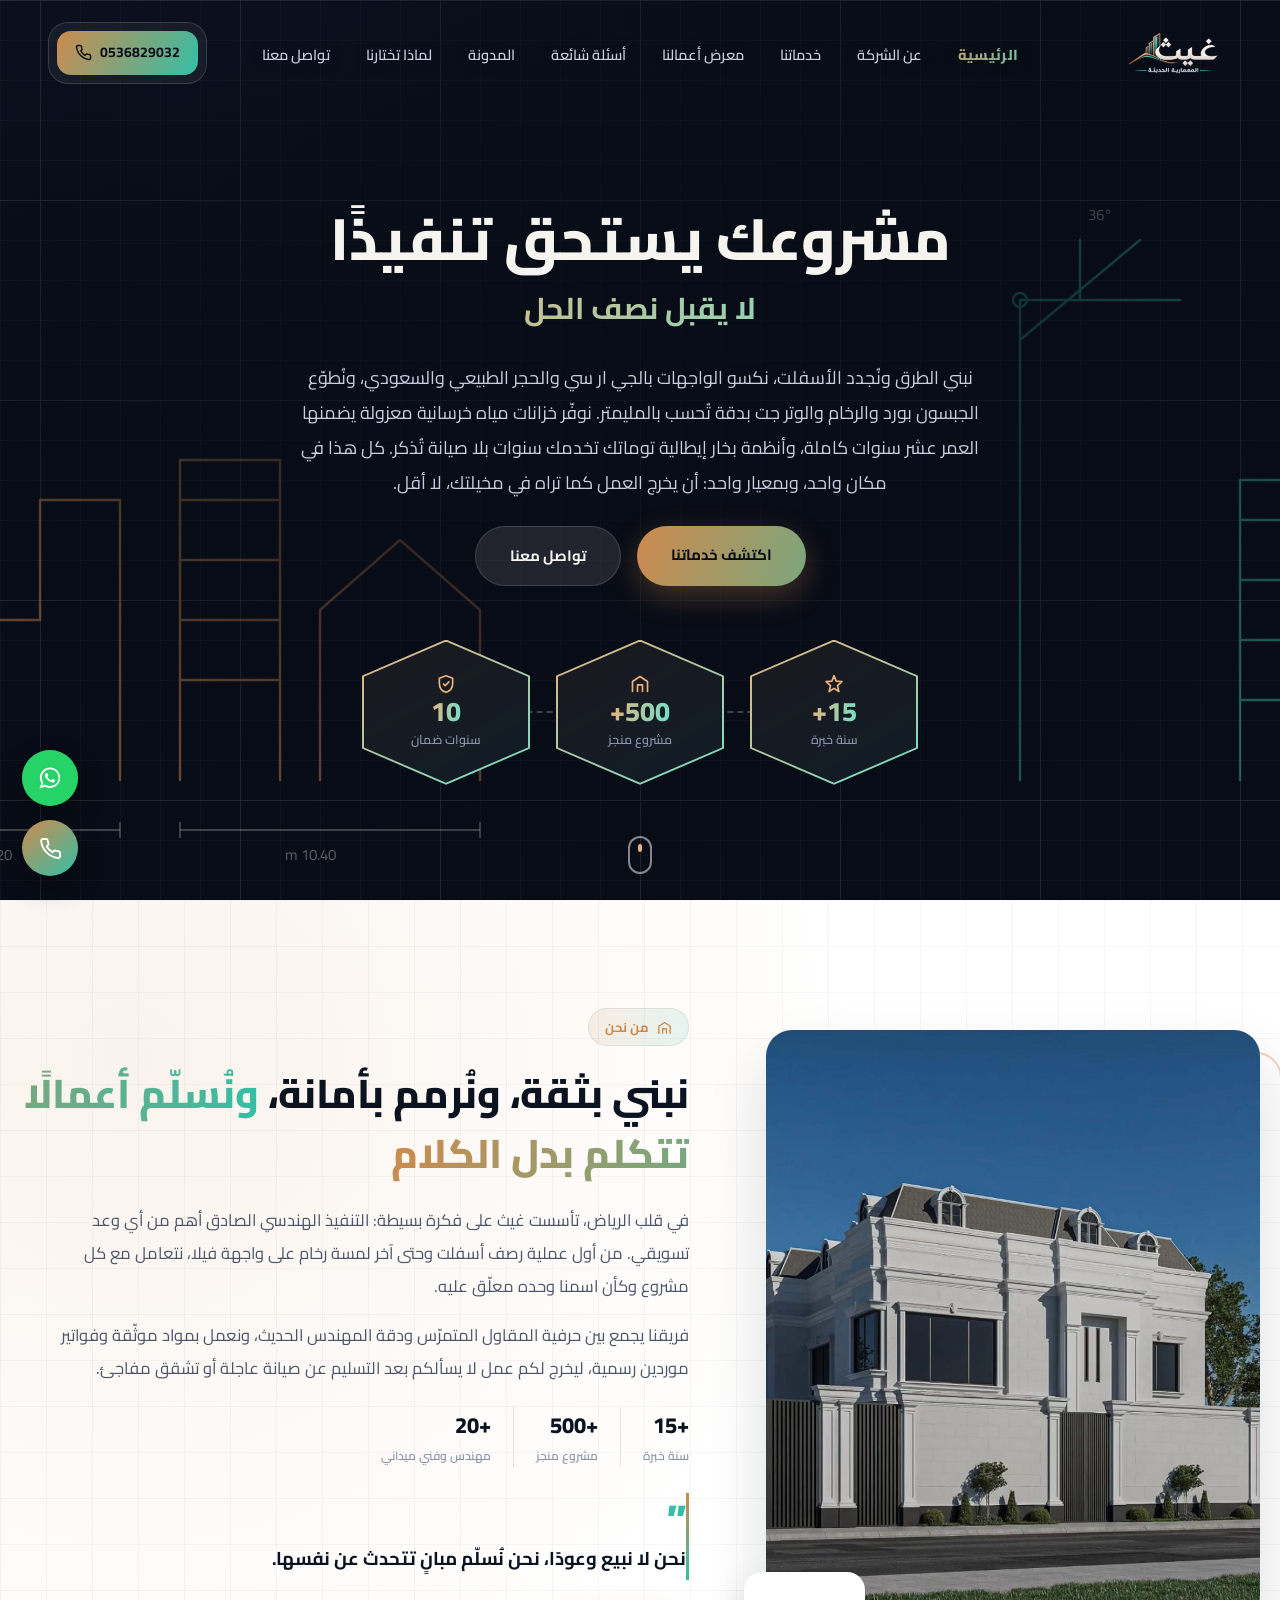
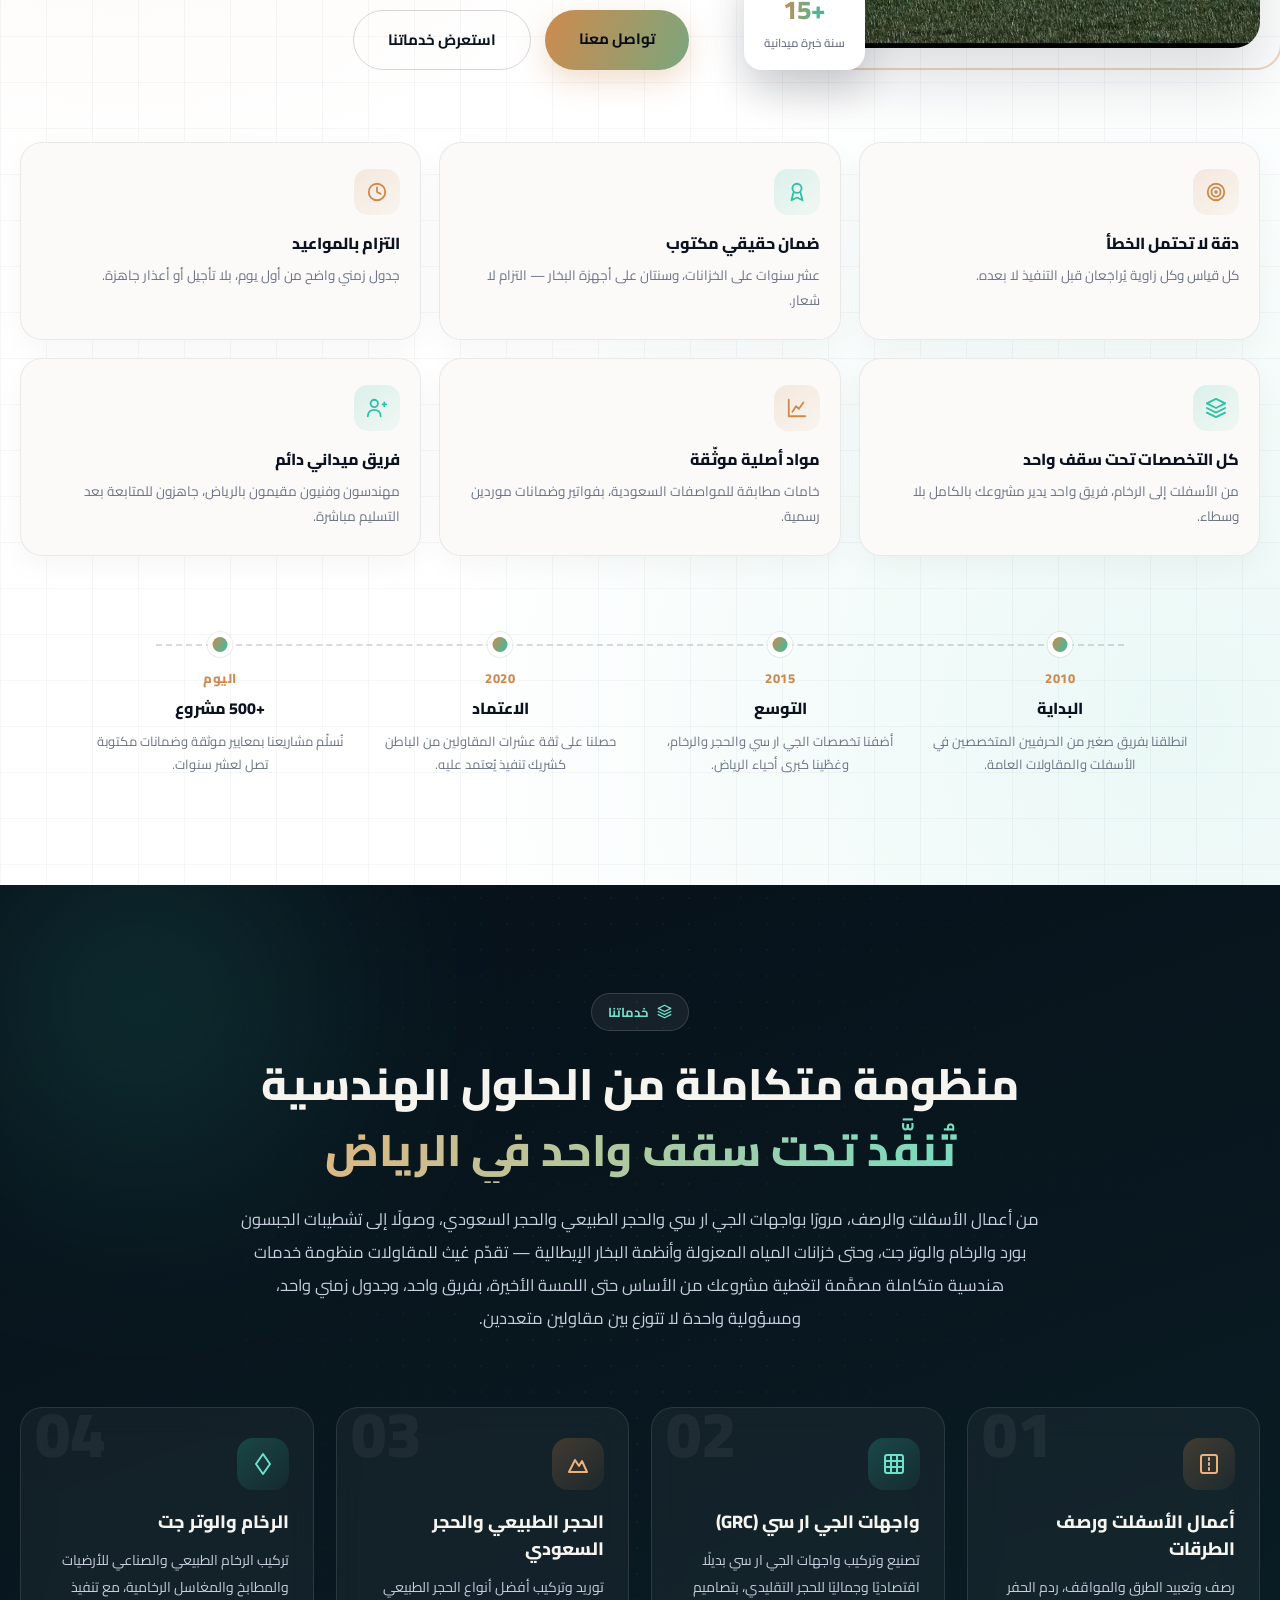
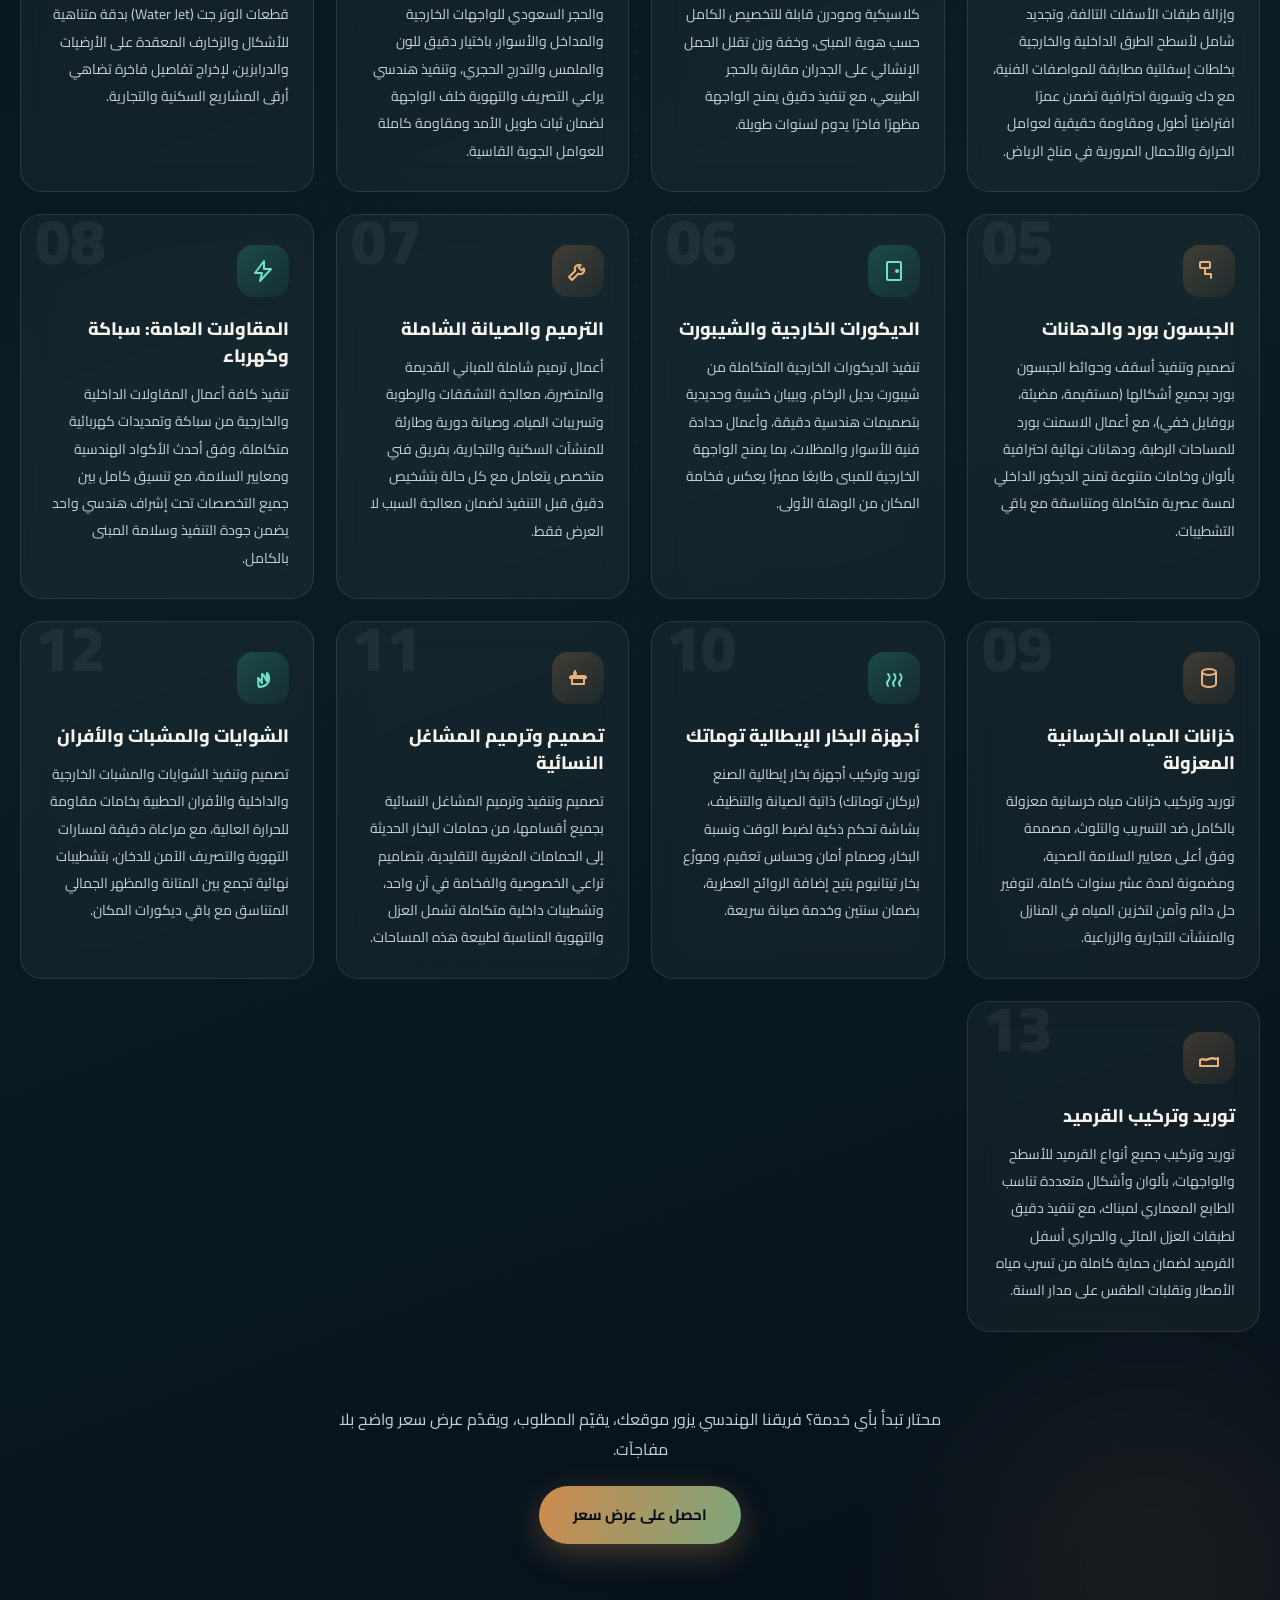
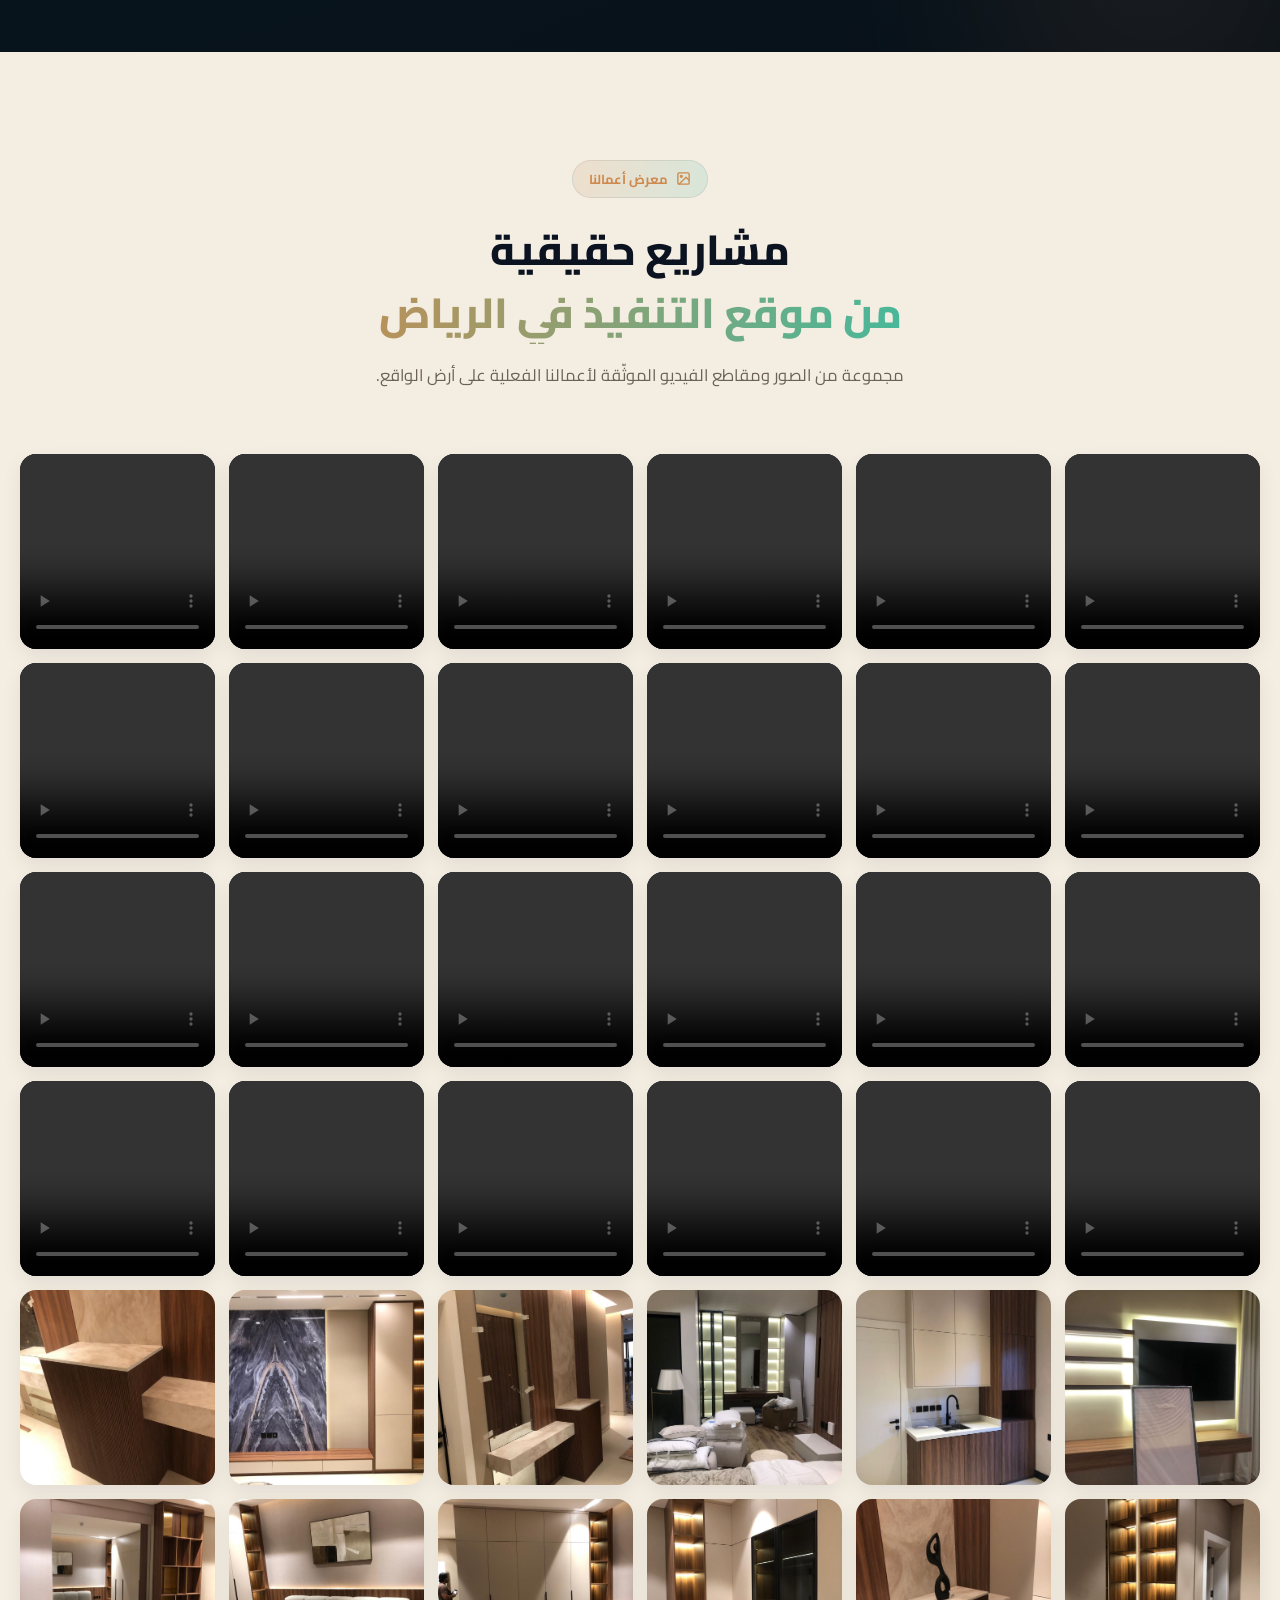
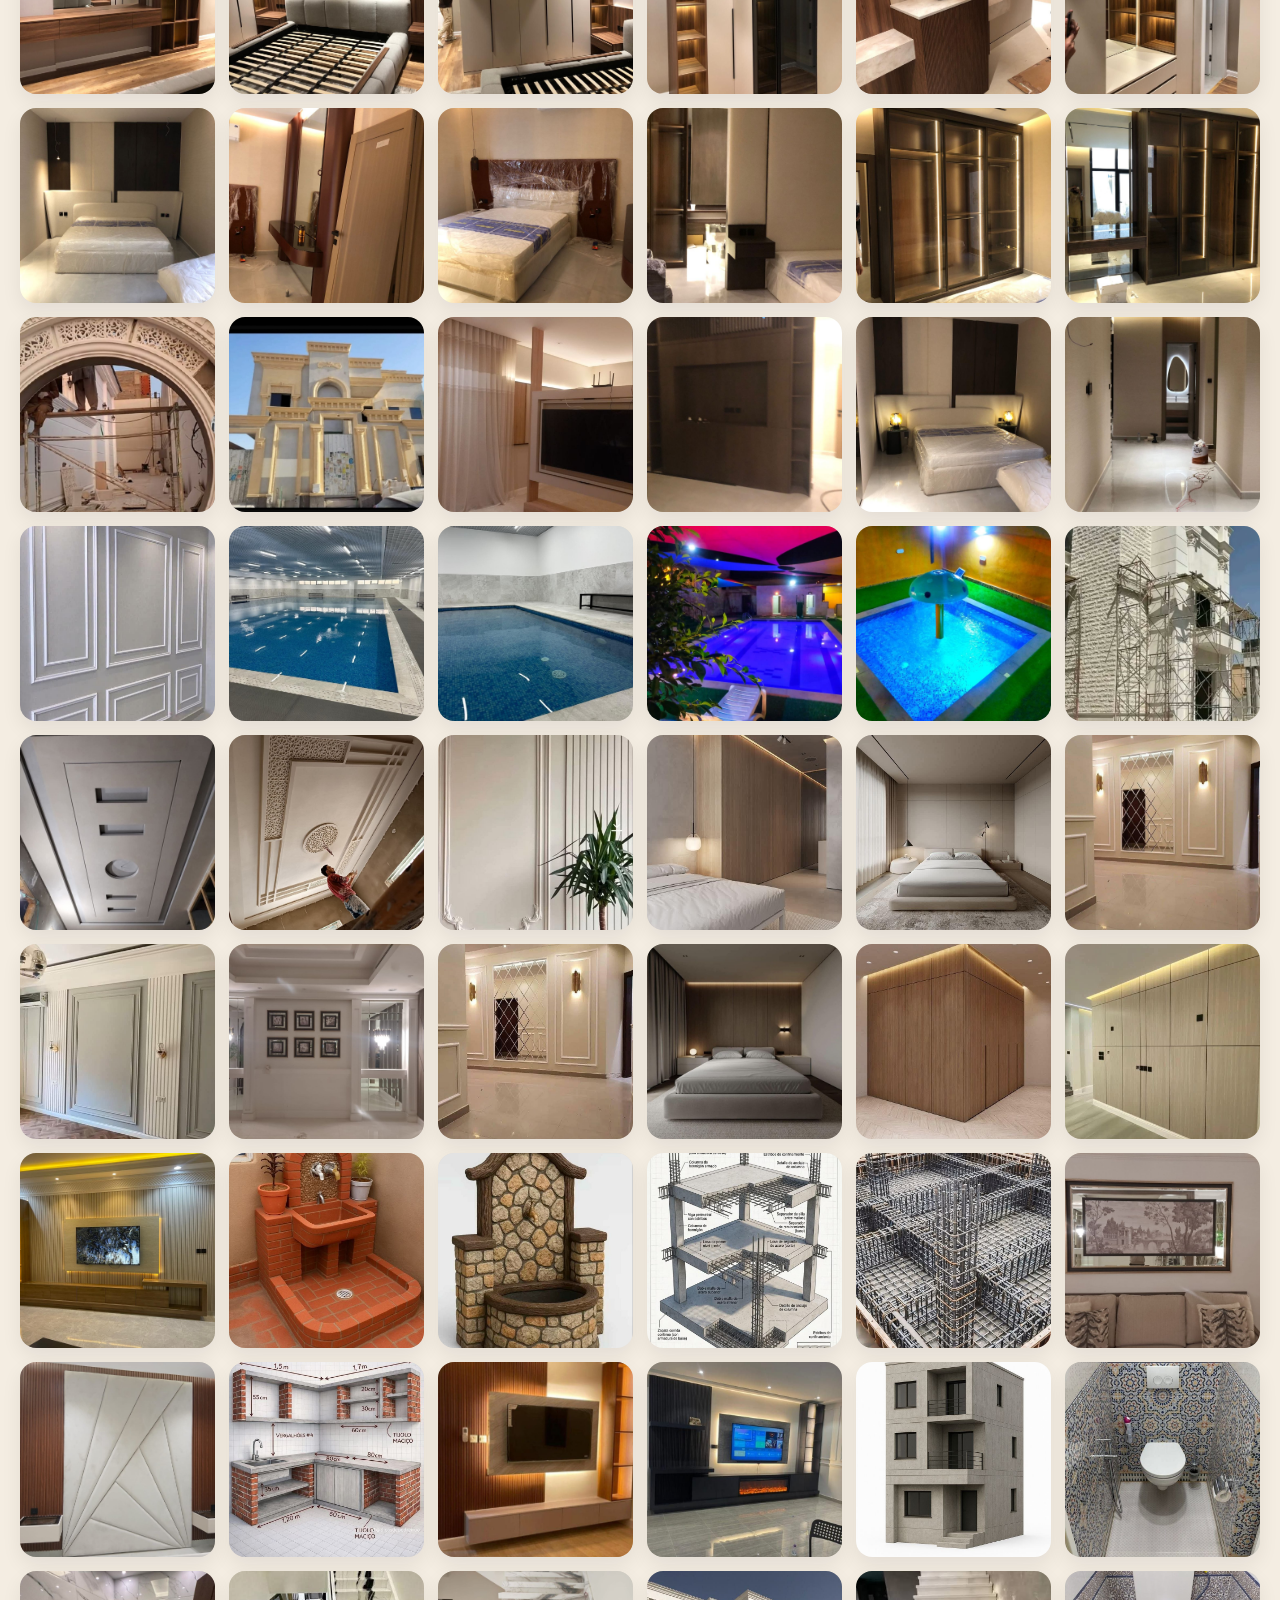
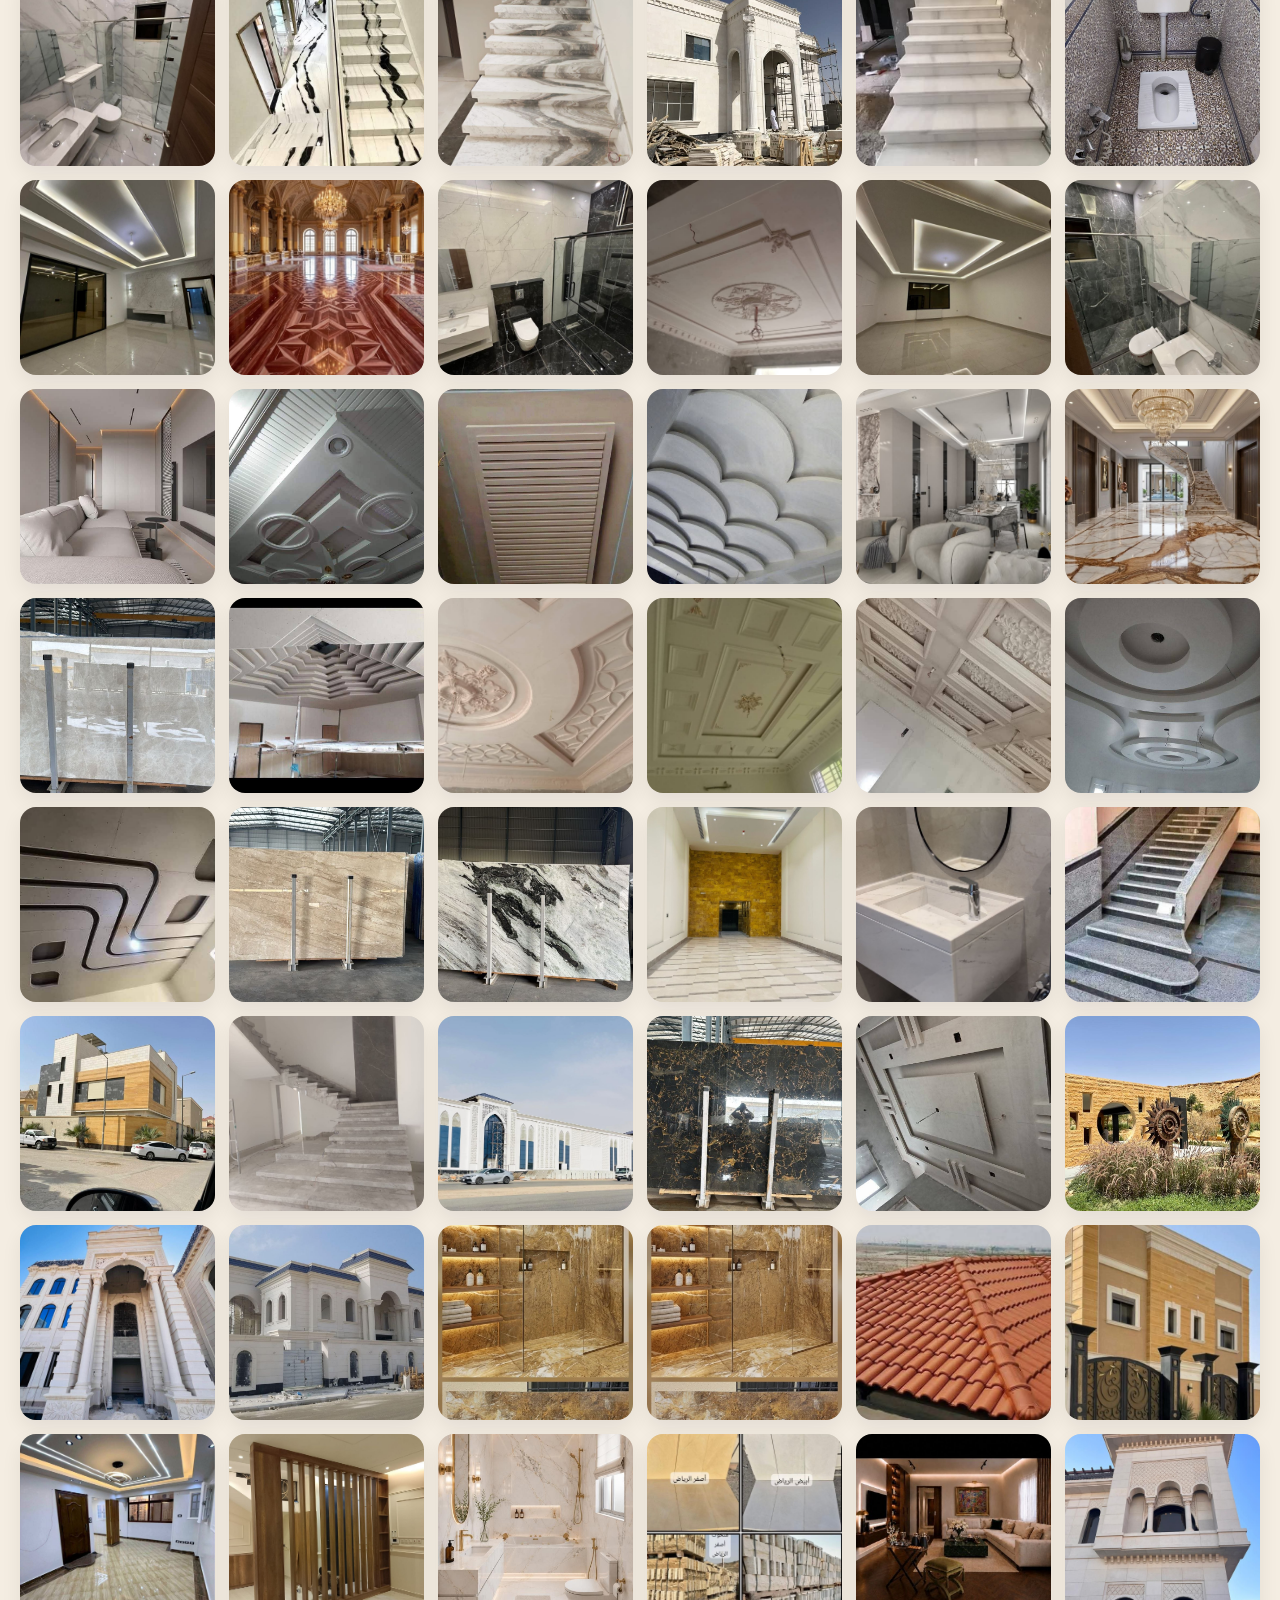
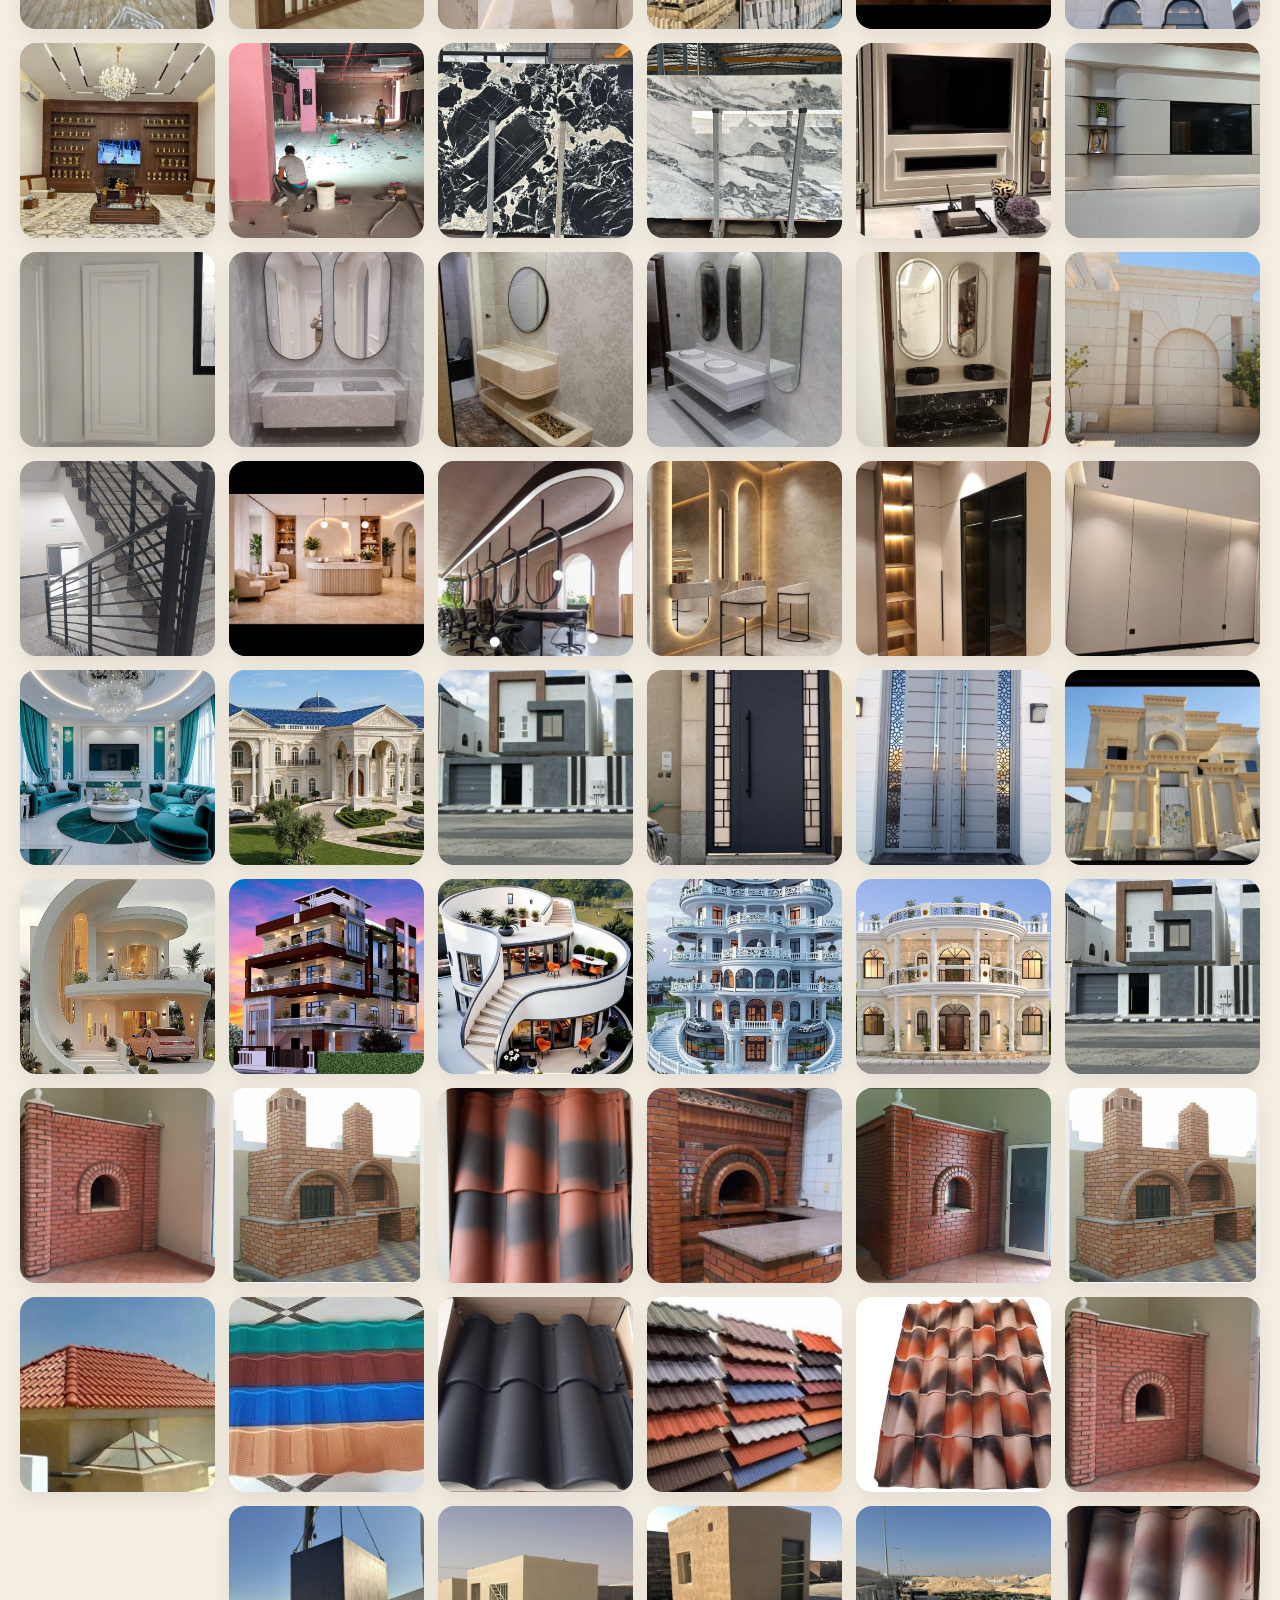
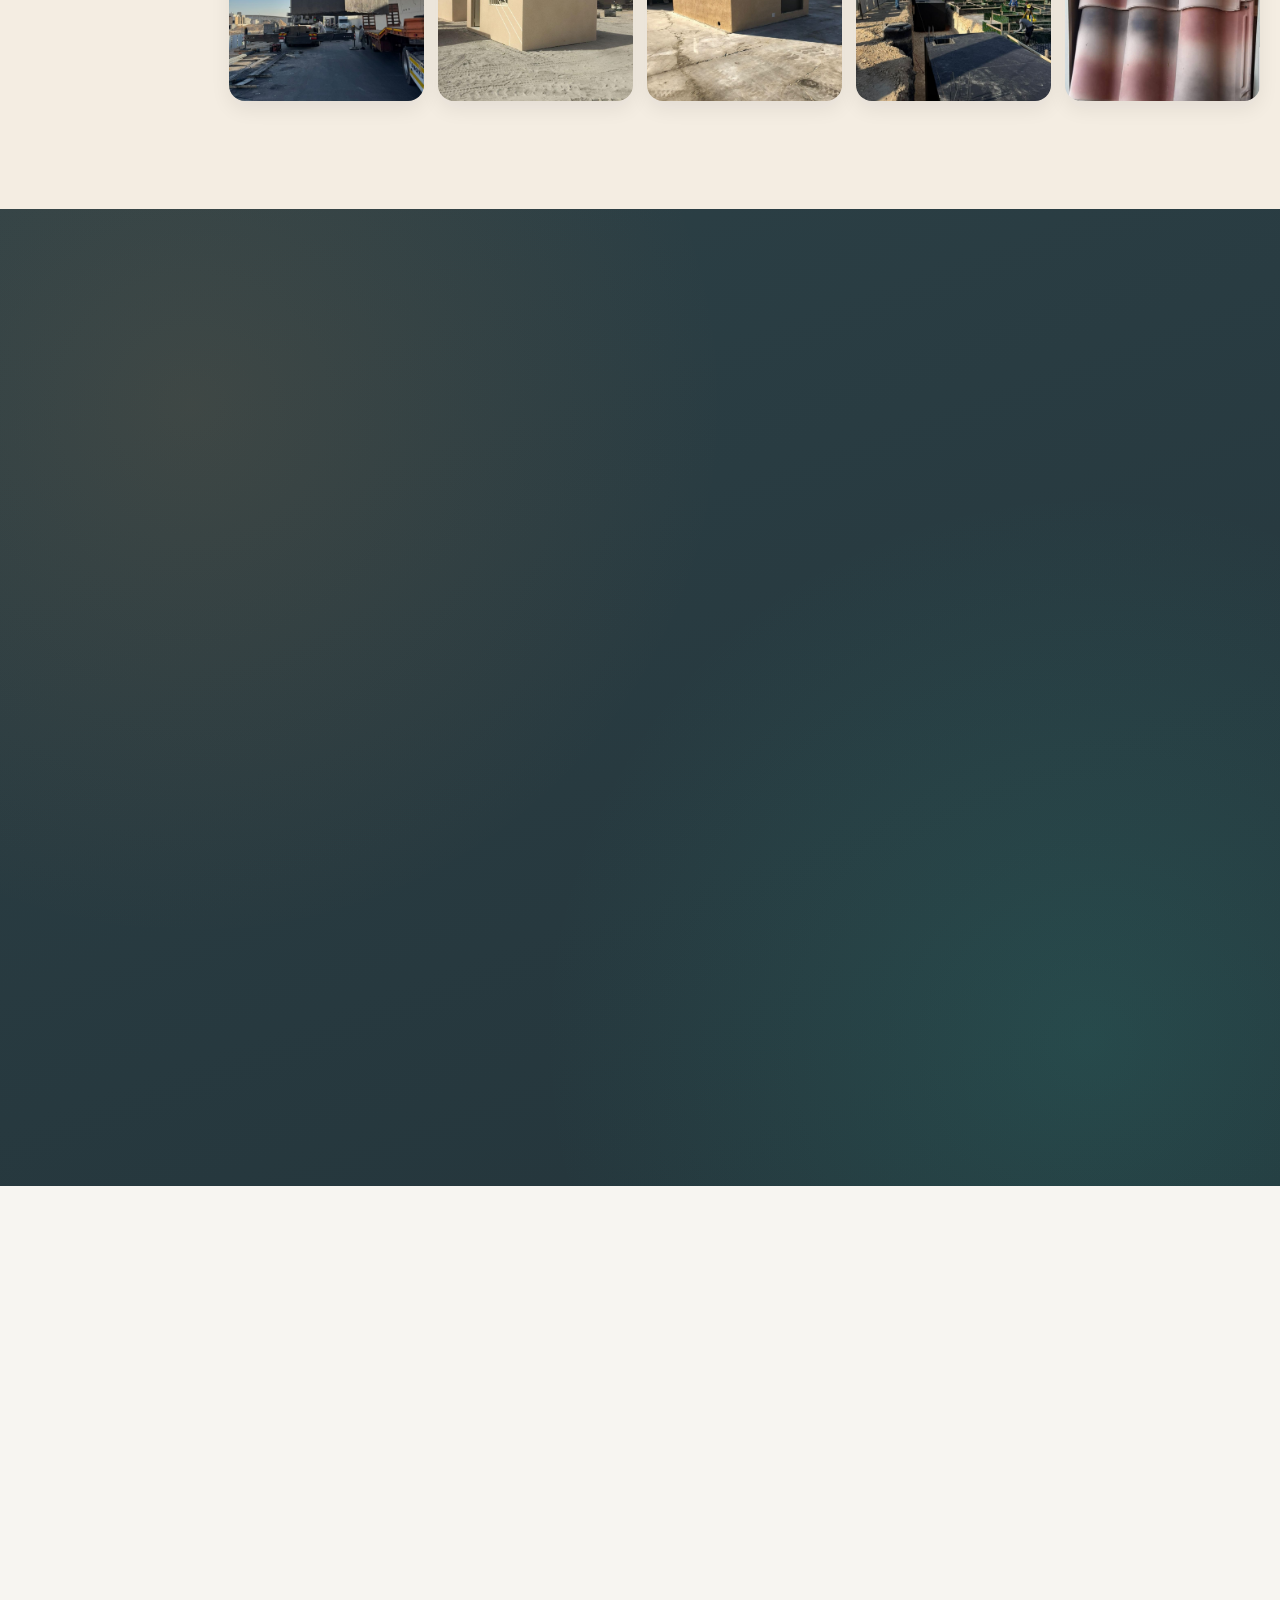
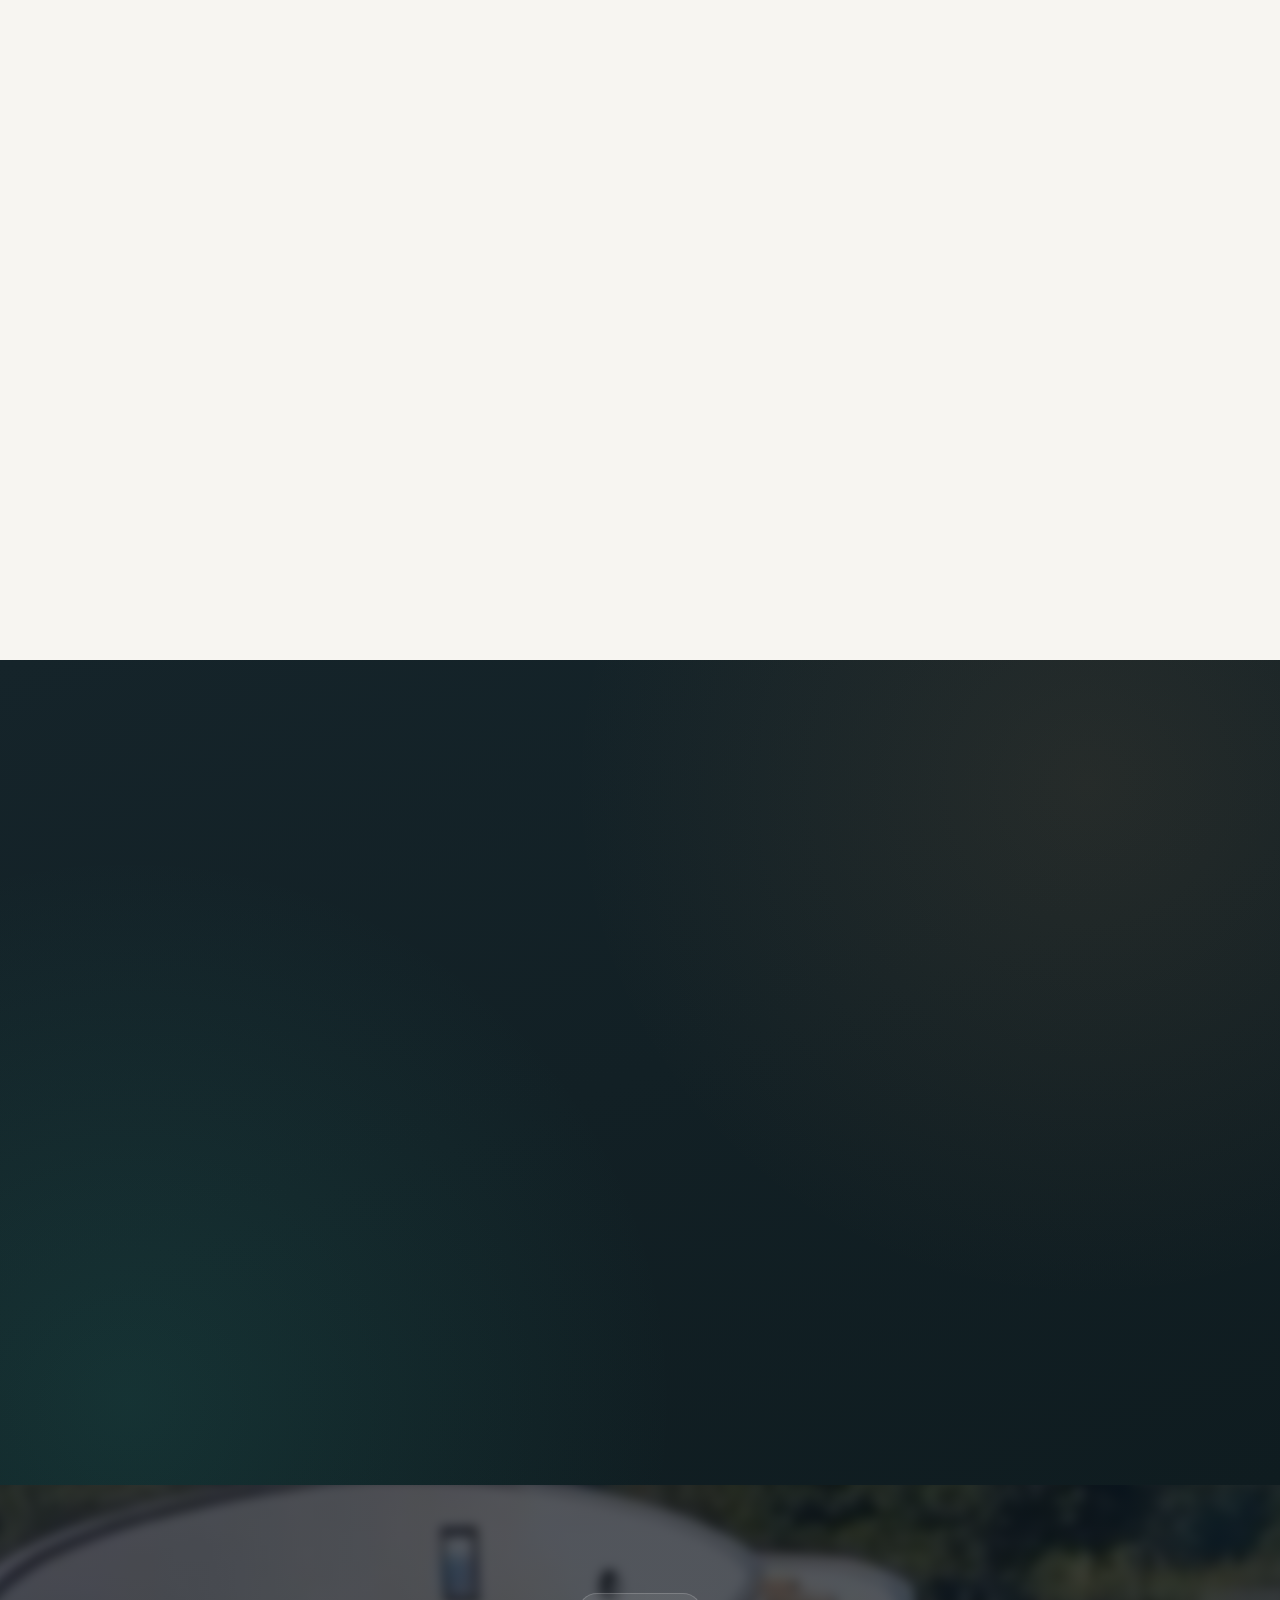
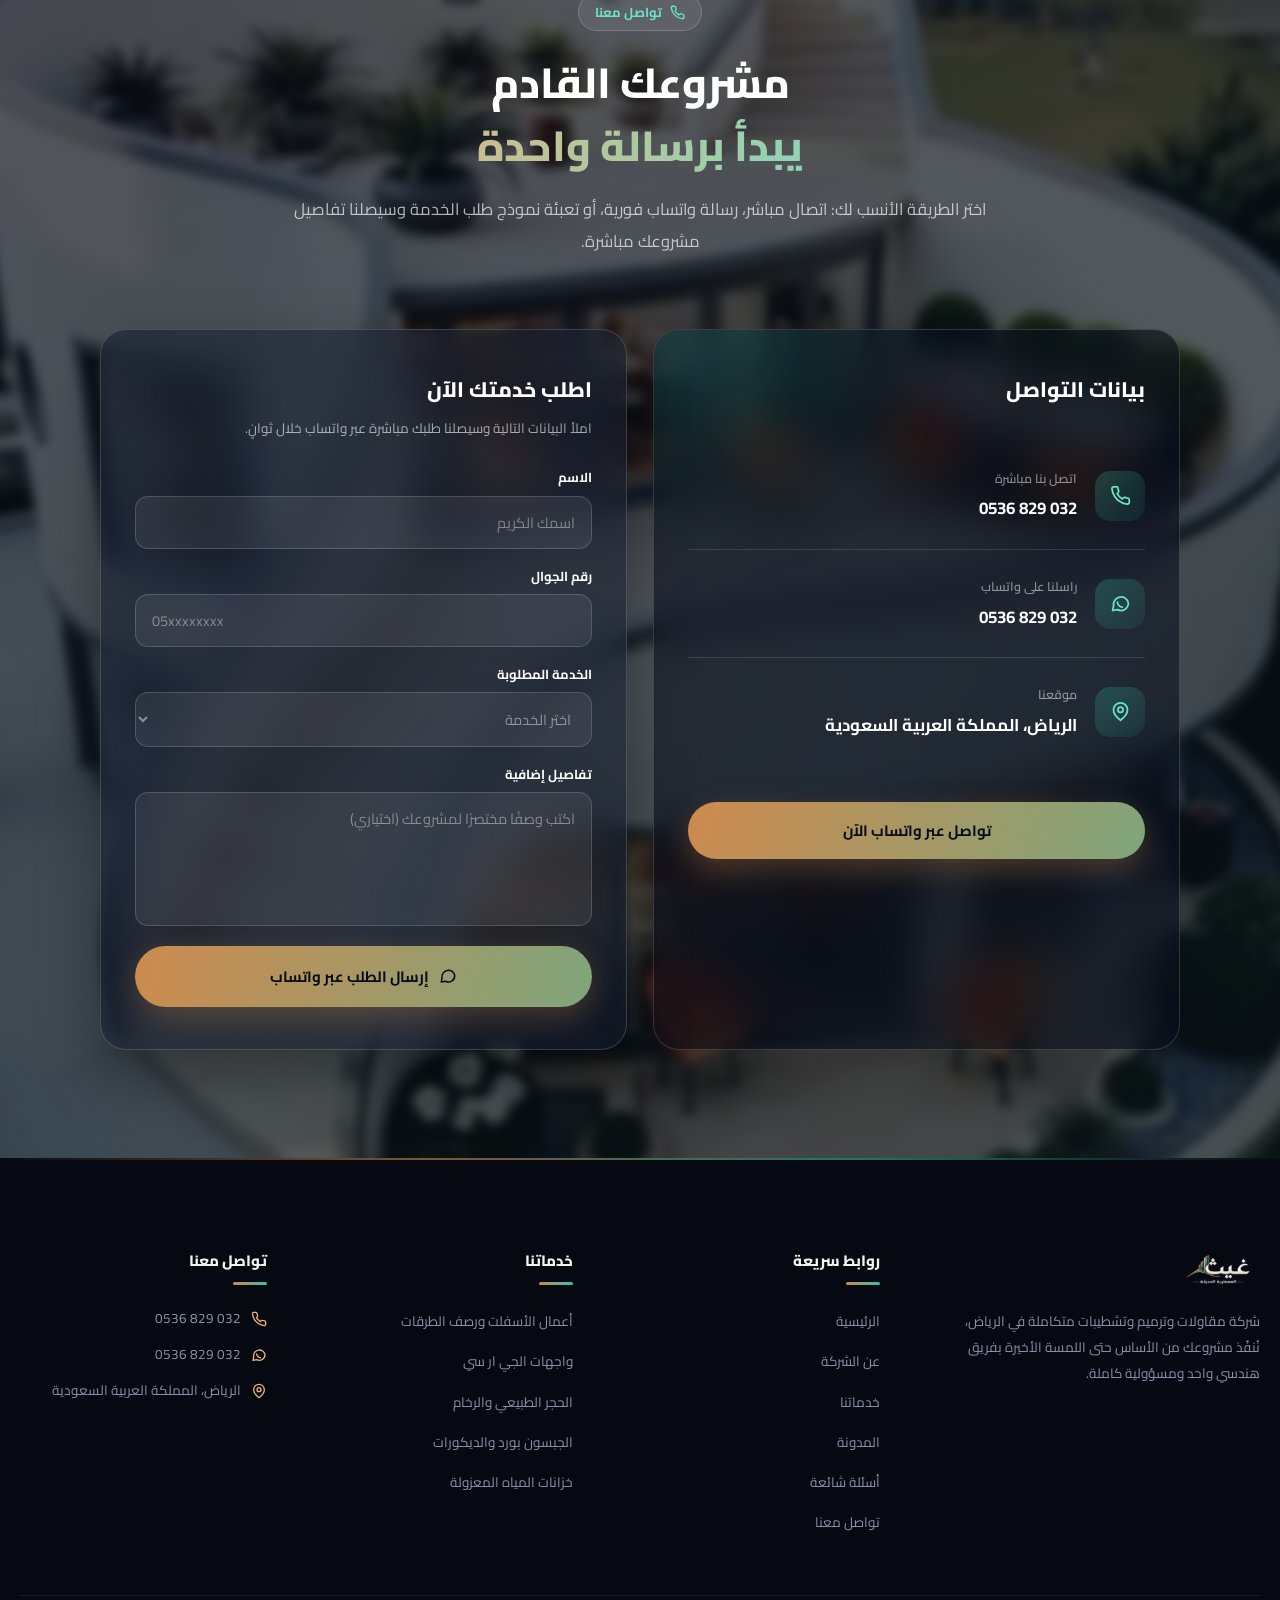
==== commit 77f1663f: "message" ====
--- a/index.html
+++ b/index.html
@@ -533,19 +533,156 @@
 <div class="gallery-item gallery-video">
 <video src="images/document_5861671468936470584.mp4" controls playsinline preload="metadata"></video>
 </div>
-
-<div class="gallery-item gallery-video">
-<video src="images/document_5861671468936470585.mp4" controls playsinline preload="metadata"></video>
-</div>
-
 <div class="gallery-item gallery-video">
 <video src="images/document_5861671468936470586.mp4" controls playsinline preload="metadata"></video>
 </div>
-
-<div class="gallery-item gallery-video">
-<video src="images/document_5861671468936470587.mp4" controls playsinline preload="metadata"></video>
-</div>
-
+<div class="gallery-item gallery-video">
+<video src="images/document_5870626059136802865.mp4" controls playsinline preload="metadata"></video>
+</div>
+
+<div class="gallery-item gallery-video">
+<video src="images/document_5870626059136802866.mp4" controls playsinline preload="metadata"></video>
+</div>
+
+<div class="gallery-item gallery-video">
+<video src="images/document_5870626059136802867.mp4" controls playsinline preload="metadata"></video>
+</div>
+
+<div class="gallery-item gallery-video">
+<video src="images/document_5870626059136802868.mp4" controls playsinline preload="metadata"></video>
+</div>
+
+<div class="gallery-item gallery-video">
+<video src="images/document_5870626059136802869.mp4" controls playsinline preload="metadata"></video>
+</div>
+
+<div class="gallery-item gallery-video">
+<video src="images/document_5870626059136802870.mp4" controls playsinline preload="metadata"></video>
+</div>
+
+<div class="gallery-item gallery-video">
+<video src="images/document_5870626059136802871.mp4" controls playsinline preload="metadata"></video>
+</div>
+
+<div class="gallery-item gallery-video">
+<video src="images/document_5870626059136802872.mp4" controls playsinline preload="metadata"></video>
+</div>
+
+<div class="gallery-item gallery-photo">
+<img src="images/photo_5870626059596796007_y.jpg" alt="عمل من أعمال غيث للمقاولات" loading="lazy">
+</div>
+
+<div class="gallery-item gallery-photo">
+<img src="images/photo_5870626059596796008_y.jpg" alt="عمل من أعمال غيث للمقاولات" loading="lazy">
+</div>
+
+<div class="gallery-item gallery-photo">
+<img src="images/photo_5870626059596796009_y.jpg" alt="عمل من أعمال غيث للمقاولات" loading="lazy">
+</div>
+
+<div class="gallery-item gallery-photo">
+<img src="images/photo_5870626059596796010_y.jpg" alt="عمل من أعمال غيث للمقاولات" loading="lazy">
+</div>
+
+<div class="gallery-item gallery-photo">
+<img src="images/photo_5870626059596796011_y.jpg" alt="عمل من أعمال غيث للمقاولات" loading="lazy">
+</div>
+
+<div class="gallery-item gallery-photo">
+<img src="images/photo_5870626059596796012_y.jpg" alt="عمل من أعمال غيث للمقاولات" loading="lazy">
+</div>
+
+<div class="gallery-item gallery-photo">
+<img src="images/photo_5870626059596796013_y.jpg" alt="عمل من أعمال غيث للمقاولات" loading="lazy">
+</div>
+
+<div class="gallery-item gallery-photo">
+<img src="images/photo_5870626059596796014_y.jpg" alt="عمل من أعمال غيث للمقاولات" loading="lazy">
+</div>
+
+<div class="gallery-item gallery-photo">
+<img src="images/photo_5870626059596796015_y.jpg" alt="عمل من أعمال غيث للمقاولات" loading="lazy">
+</div>
+
+<div class="gallery-item gallery-photo">
+<img src="images/photo_5870626059596796016_y.jpg" alt="عمل من أعمال غيث للمقاولات" loading="lazy">
+</div>
+
+<div class="gallery-item gallery-photo">
+<img src="images/photo_5870626059596796018_y.jpg" alt="عمل من أعمال غيث للمقاولات" loading="lazy">
+</div>
+
+<div class="gallery-item gallery-photo">
+<img src="images/photo_5870626059596796019_y.jpg" alt="عمل من أعمال غيث للمقاولات" loading="lazy">
+</div>
+
+<div class="gallery-item gallery-photo">
+<img src="images/photo_5870626059596796020_y.jpg" alt="عمل من أعمال غيث للمقاولات" loading="lazy">
+</div>
+
+<div class="gallery-item gallery-photo">
+<img src="images/photo_5870626059596796021_y.jpg" alt="عمل من أعمال غيث للمقاولات" loading="lazy">
+</div>
+
+<div class="gallery-item gallery-photo">
+<img src="images/photo_5870626059596796022_y.jpg" alt="عمل من أعمال غيث للمقاولات" loading="lazy">
+</div>
+
+<div class="gallery-item gallery-photo">
+<img src="images/photo_5870626059596796023_y.jpg" alt="عمل من أعمال غيث للمقاولات" loading="lazy">
+</div>
+
+<div class="gallery-item gallery-photo">
+<img src="images/photo_5870626059596796024_y.jpg" alt="عمل من أعمال غيث للمقاولات" loading="lazy">
+</div>
+
+<div class="gallery-item gallery-photo">
+<img src="images/photo_5870626059596796025_y.jpg" alt="عمل من أعمال غيث للمقاولات" loading="lazy">
+</div>
+
+<div class="gallery-item gallery-photo">
+<img src="images/photo_5870626059596796026_y.jpg" alt="عمل من أعمال غيث للمقاولات" loading="lazy">
+</div>
+
+<div class="gallery-item gallery-photo">
+<img src="images/photo_5870626059596796027_y.jpg" alt="عمل من أعمال غيث للمقاولات" loading="lazy">
+</div>
+
+<div class="gallery-item gallery-photo">
+<img src="images/photo_5870626059596796028_y.jpg" alt="عمل من أعمال غيث للمقاولات" loading="lazy">
+</div>
+
+<div class="gallery-item gallery-photo">
+<img src="images/photo_5870626059596796029_y.jpg" alt="عمل من أعمال غيث للمقاولات" loading="lazy">
+</div>
+
+<div class="gallery-item gallery-photo">
+<img src="images/photo_5870626059596796030_y.jpg" alt="عمل من أعمال غيث للمقاولات" loading="lazy">
+</div>
+
+<div class="gallery-item gallery-photo">
+<img src="images/photo_5870626059596796031_x.jpg" alt="عمل من أعمال غيث للمقاولات" loading="lazy">
+</div>
+
+<div class="gallery-item gallery-photo">
+<img src="images/photo_5870626059596796032_y.jpg" alt="عمل من أعمال غيث للمقاولات" loading="lazy">
+</div>
+
+<div class="gallery-item gallery-photo">
+<img src="images/photo_5870626059596796033_y.jpg" alt="عمل من أعمال غيث للمقاولات" loading="lazy">
+</div>
+
+<div class="gallery-item gallery-photo">
+<img src="images/photo_5870626059596796034_y.jpg" alt="عمل من أعمال غيث للمقاولات" loading="lazy">
+</div>
+
+<div class="gallery-item gallery-photo">
+<img src="images/photo_5870626059596796035_y.jpg" alt="عمل من أعمال غيث للمقاولات" loading="lazy">
+</div>
+
+<div class="gallery-item gallery-photo">
+<img src="images/photo_5870626059596796036_y.jpg" alt="عمل من أعمال غيث للمقاولات" loading="lazy">
+</div>
 <div class="gallery-item gallery-photo">
 <img src="images/photo_5861671469396463448_y.jpg" alt="عمل من أعمال غيث للمقاولات" loading="lazy">
 </div>
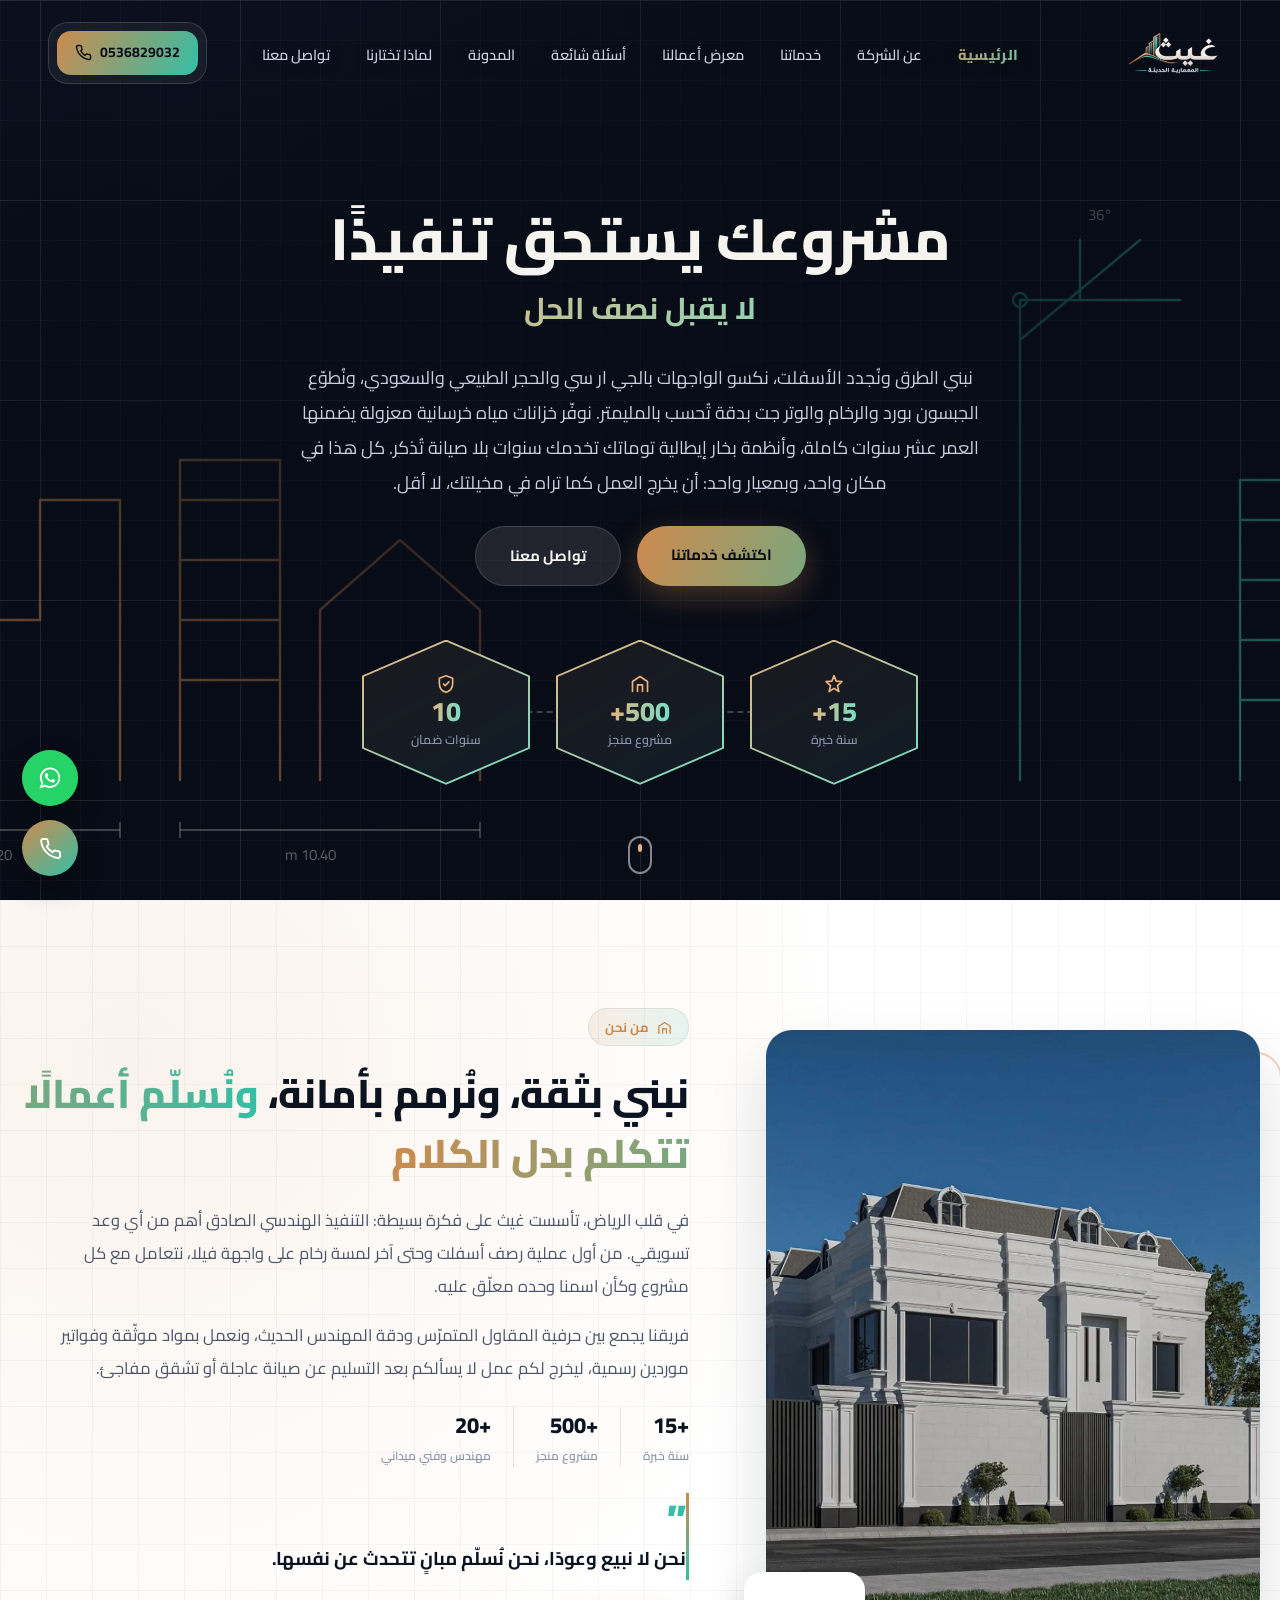
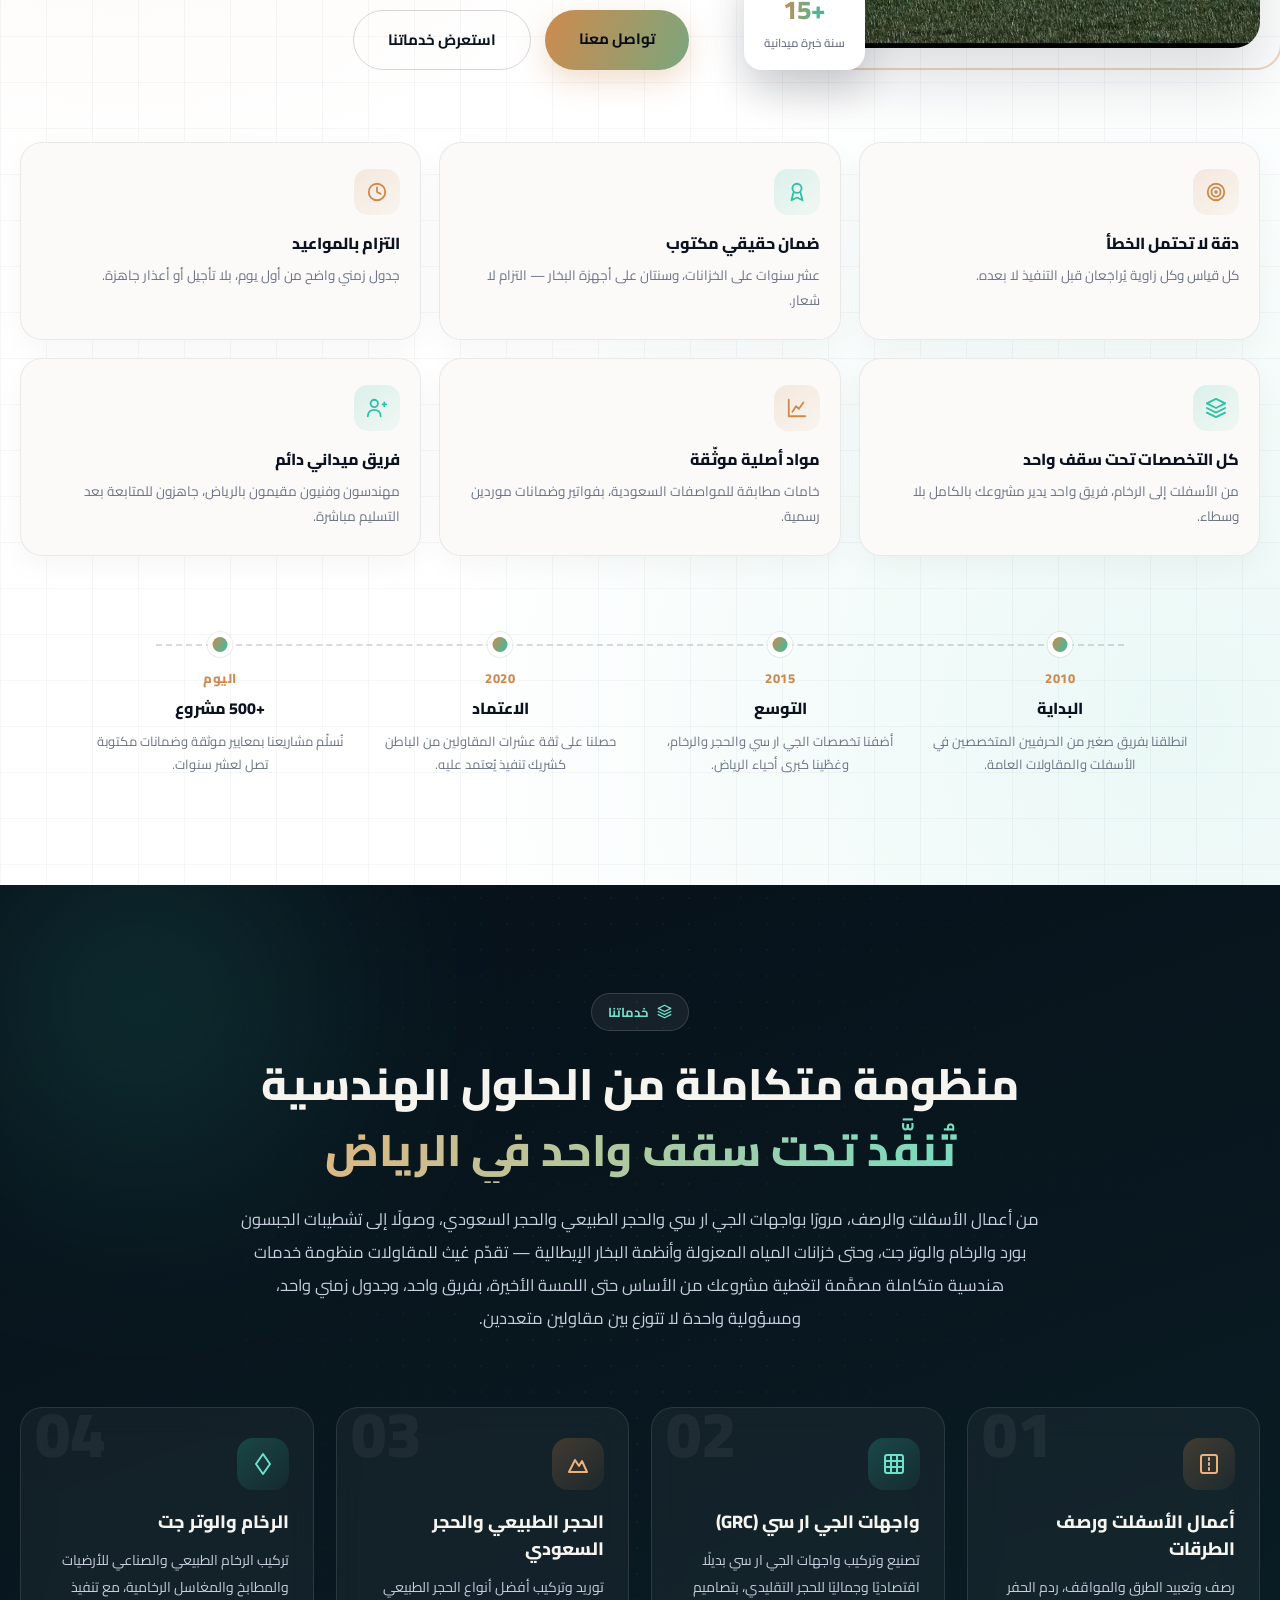
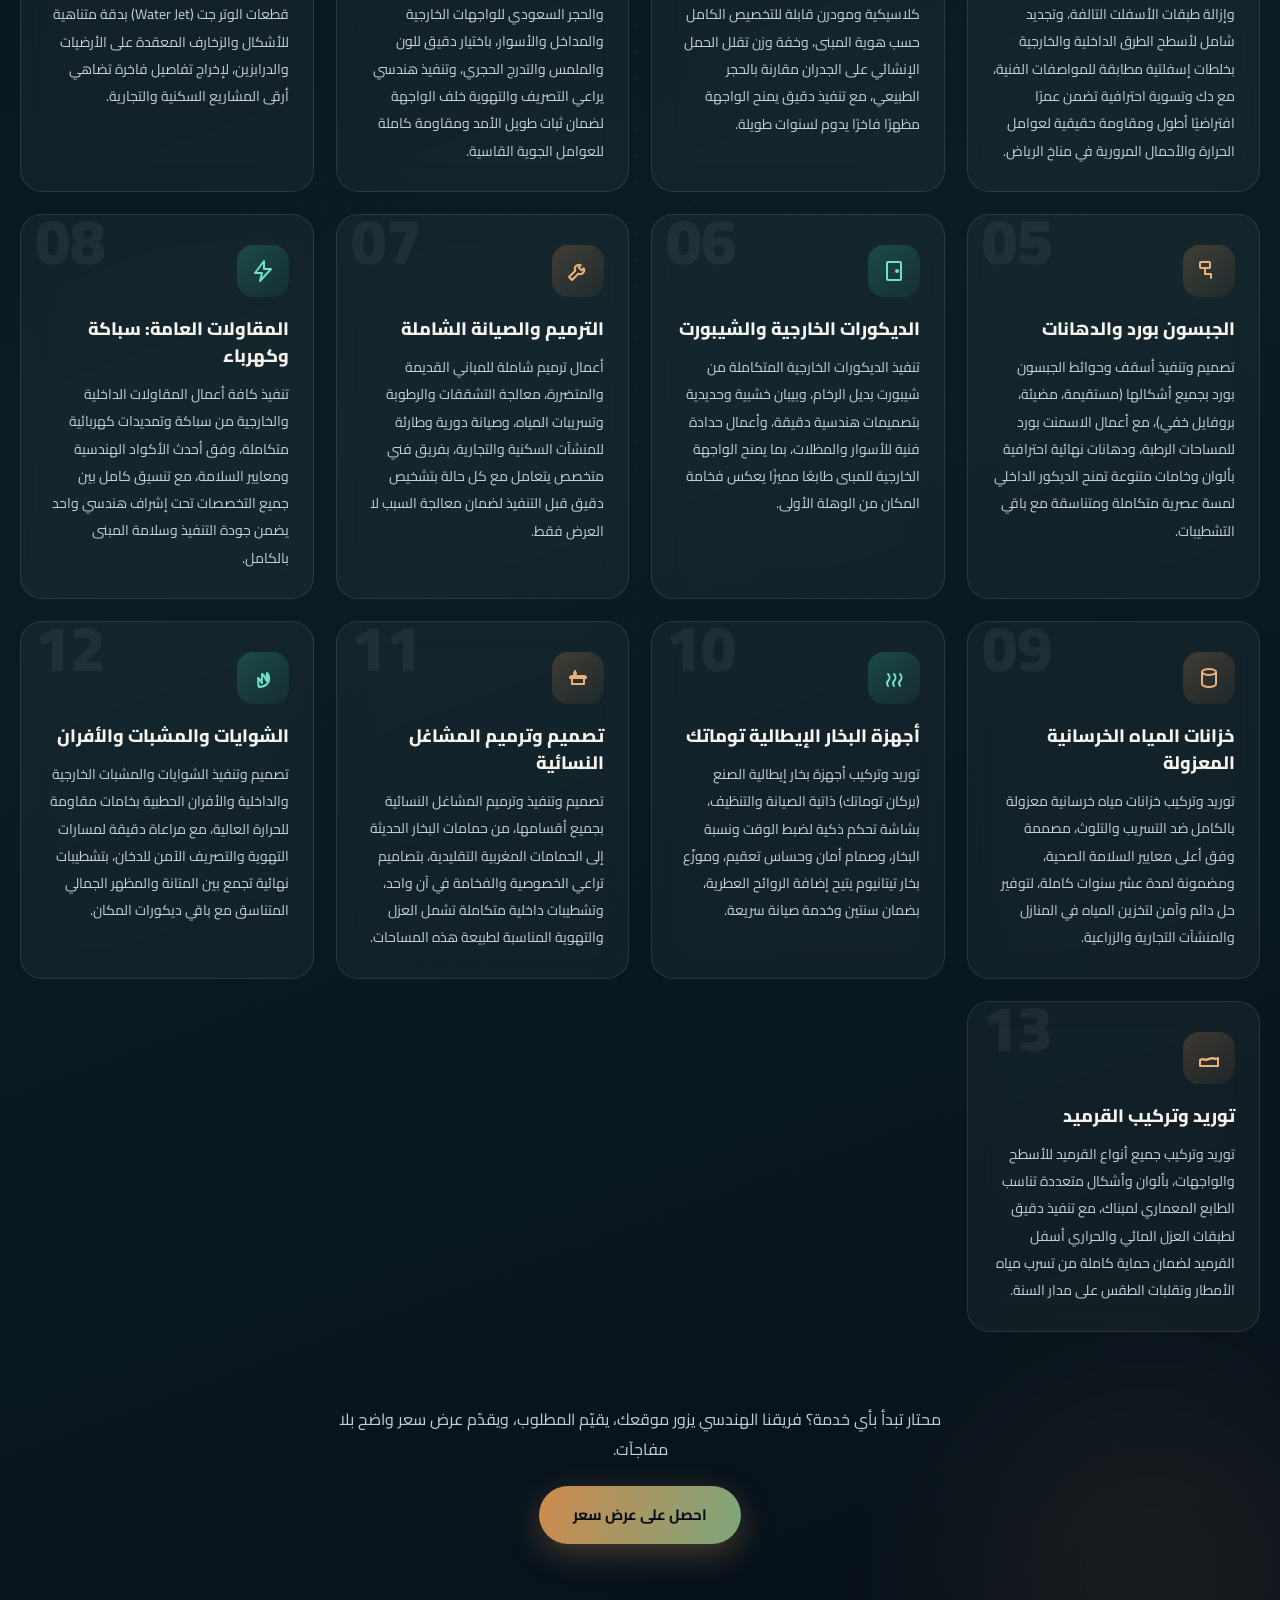
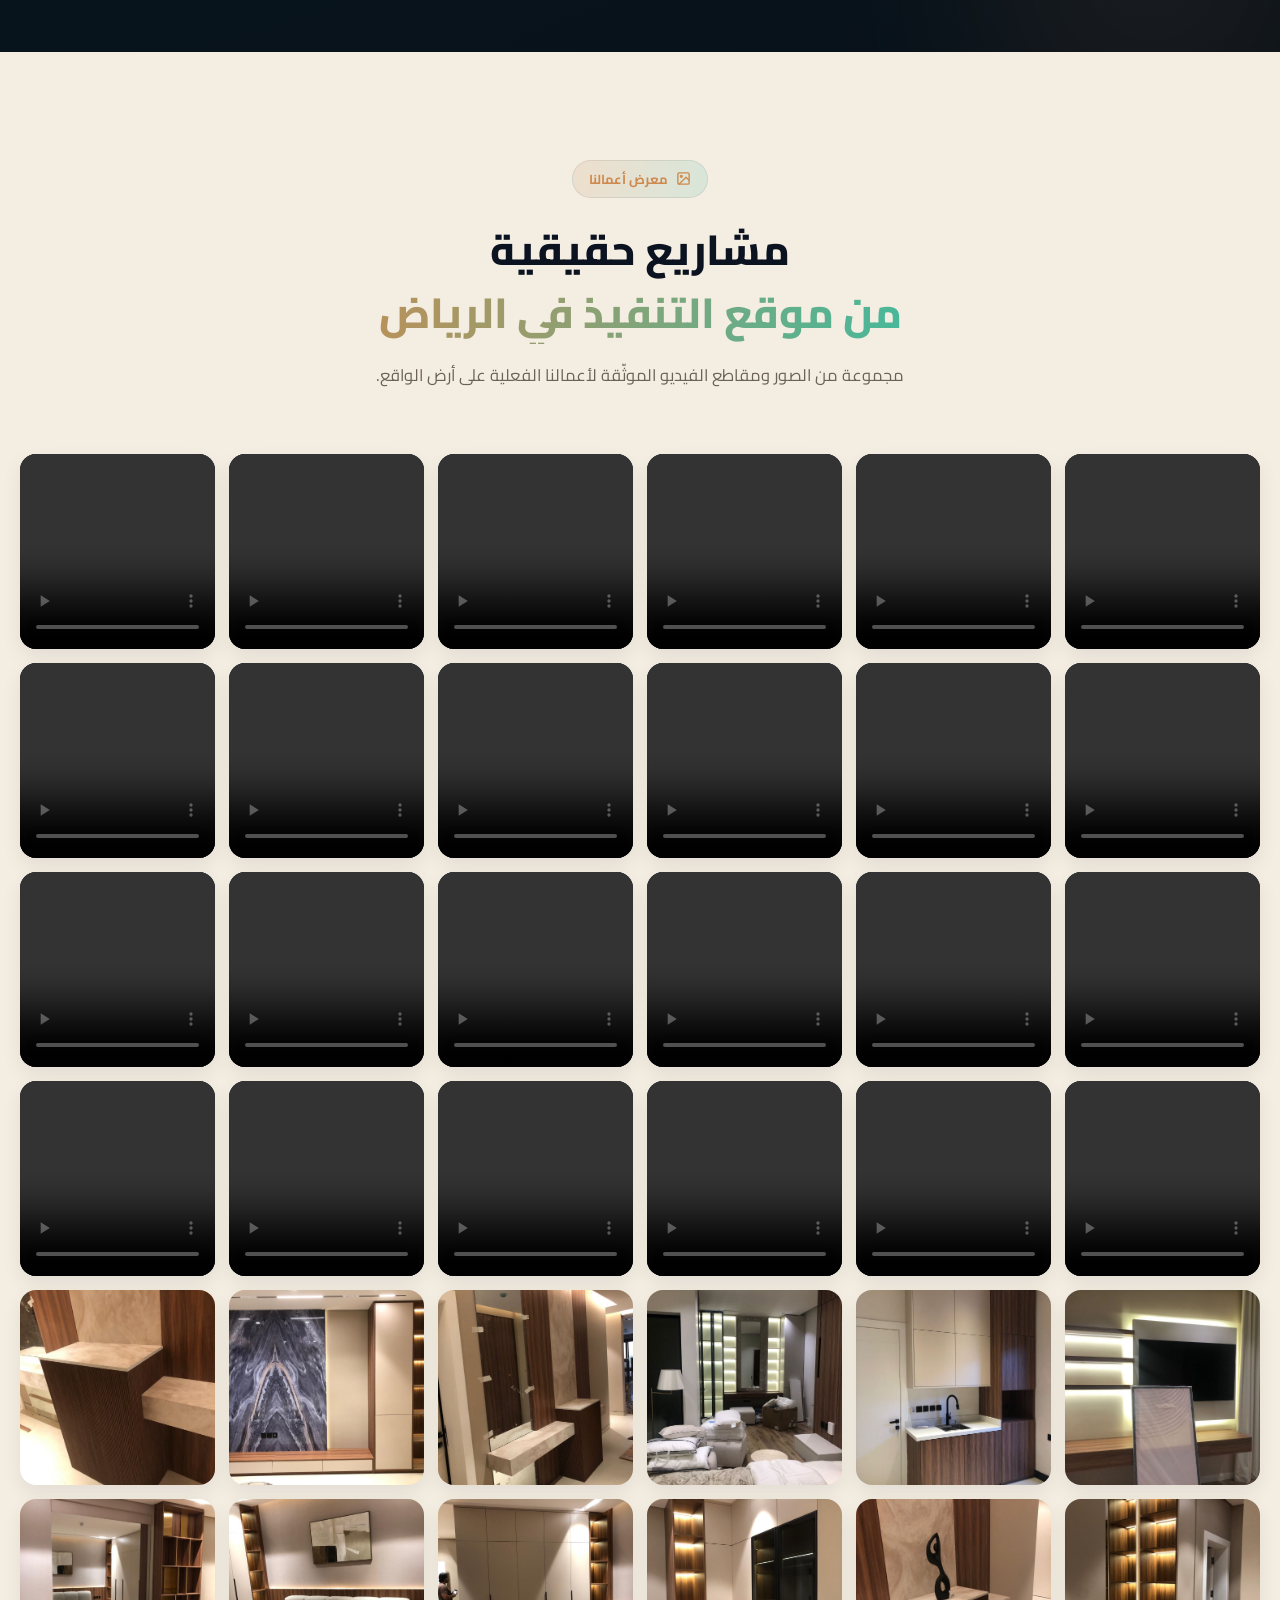
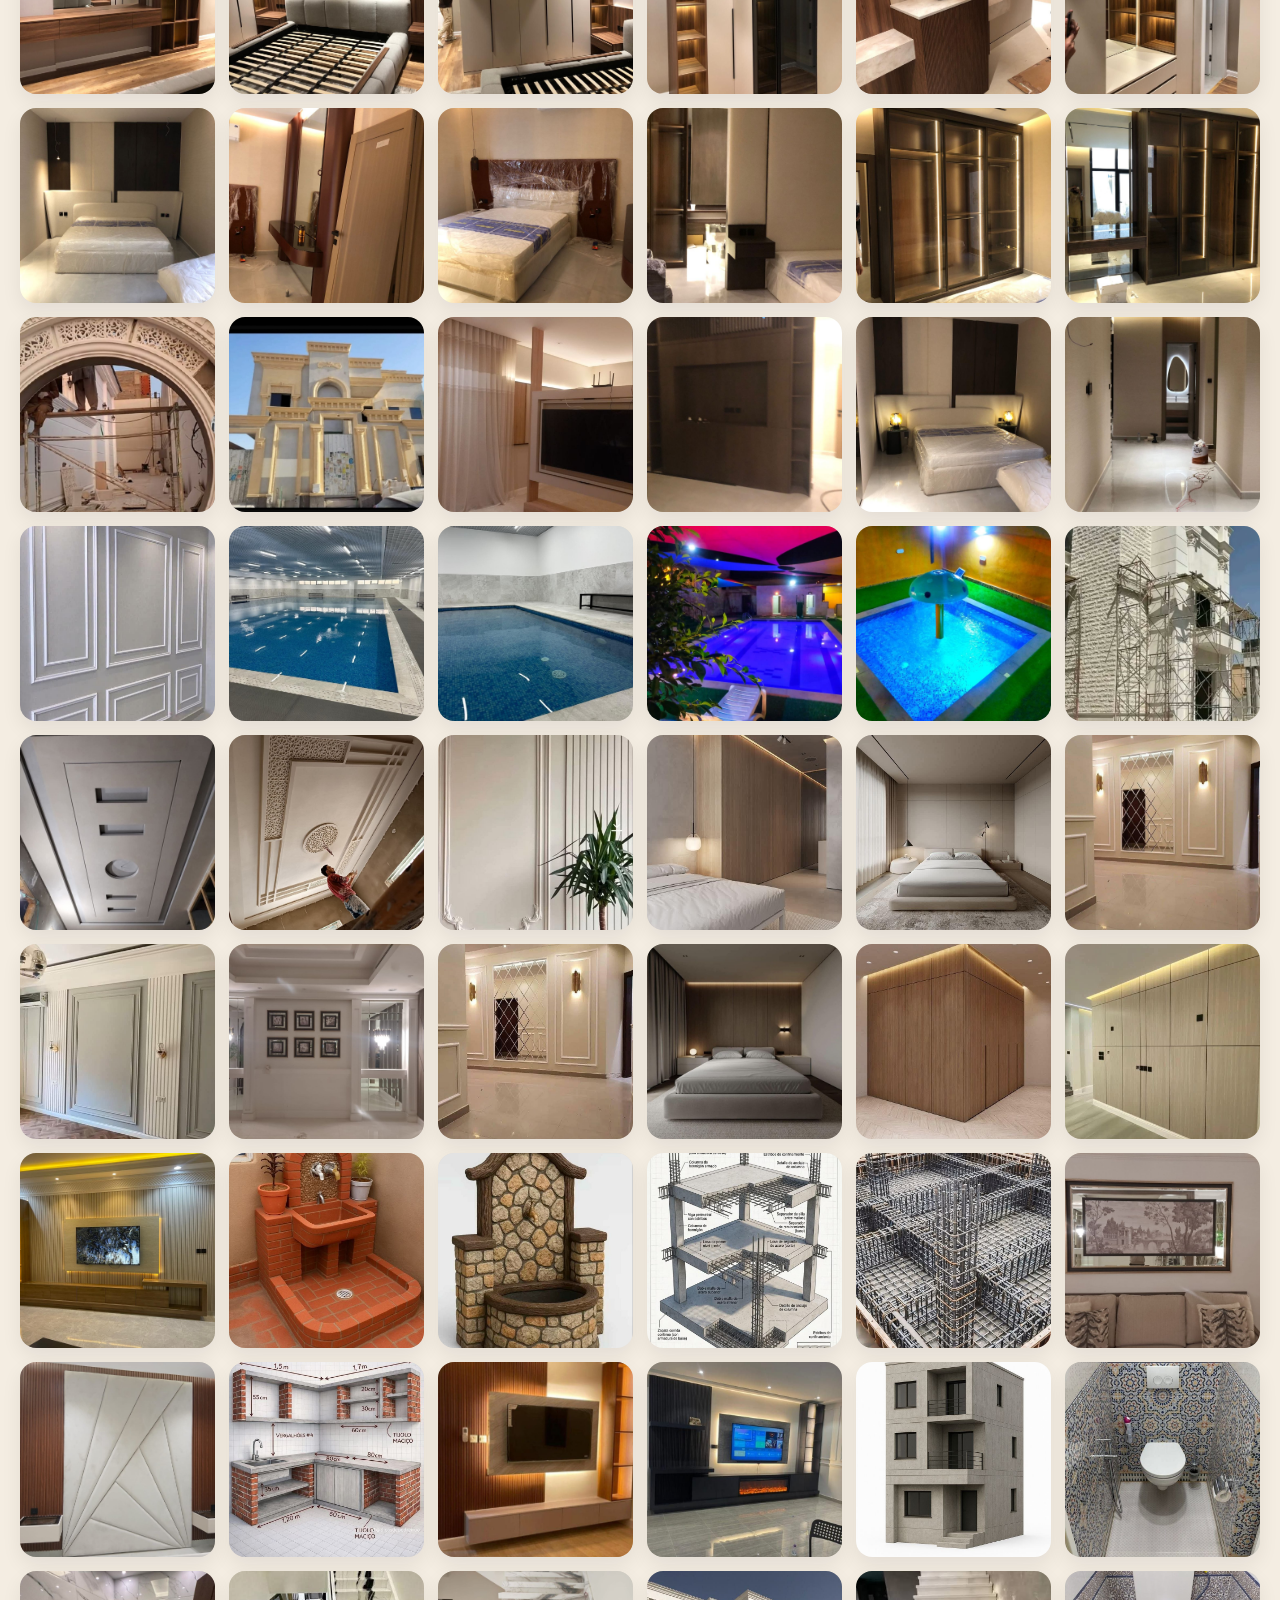
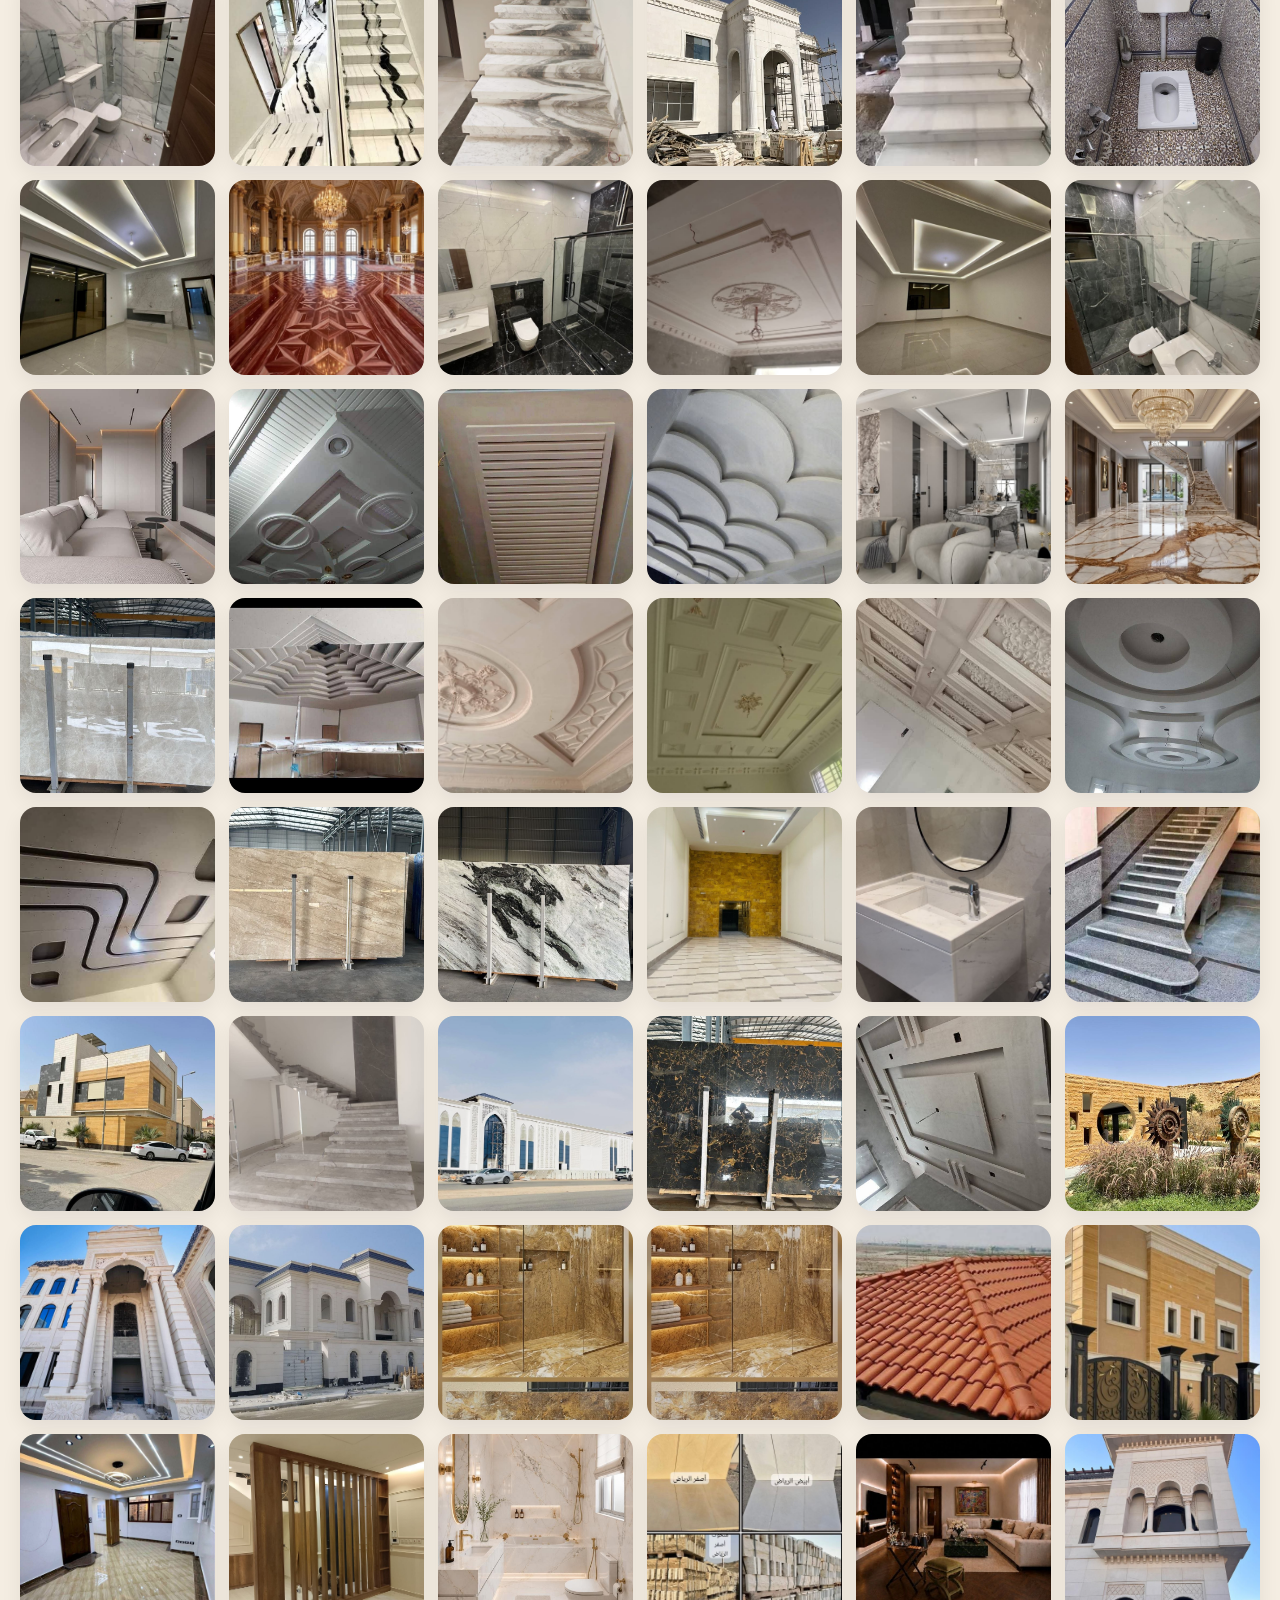
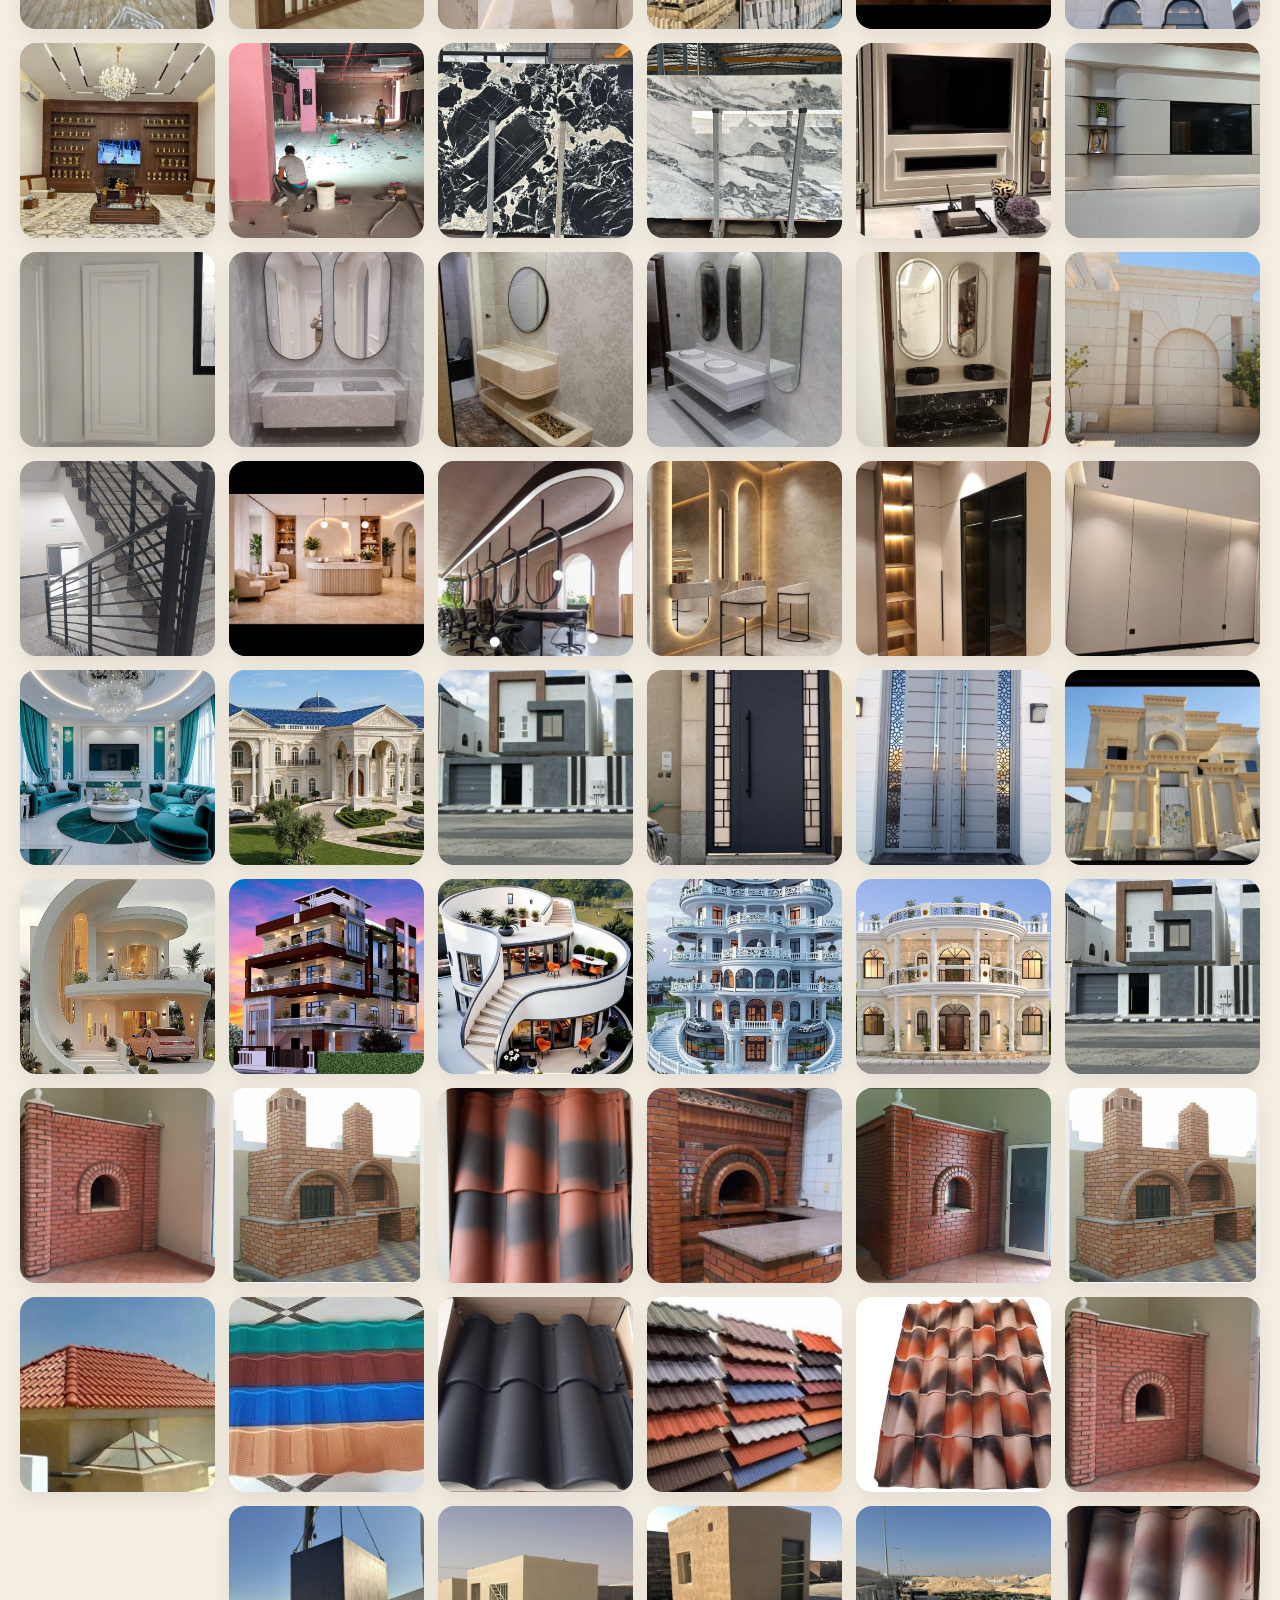
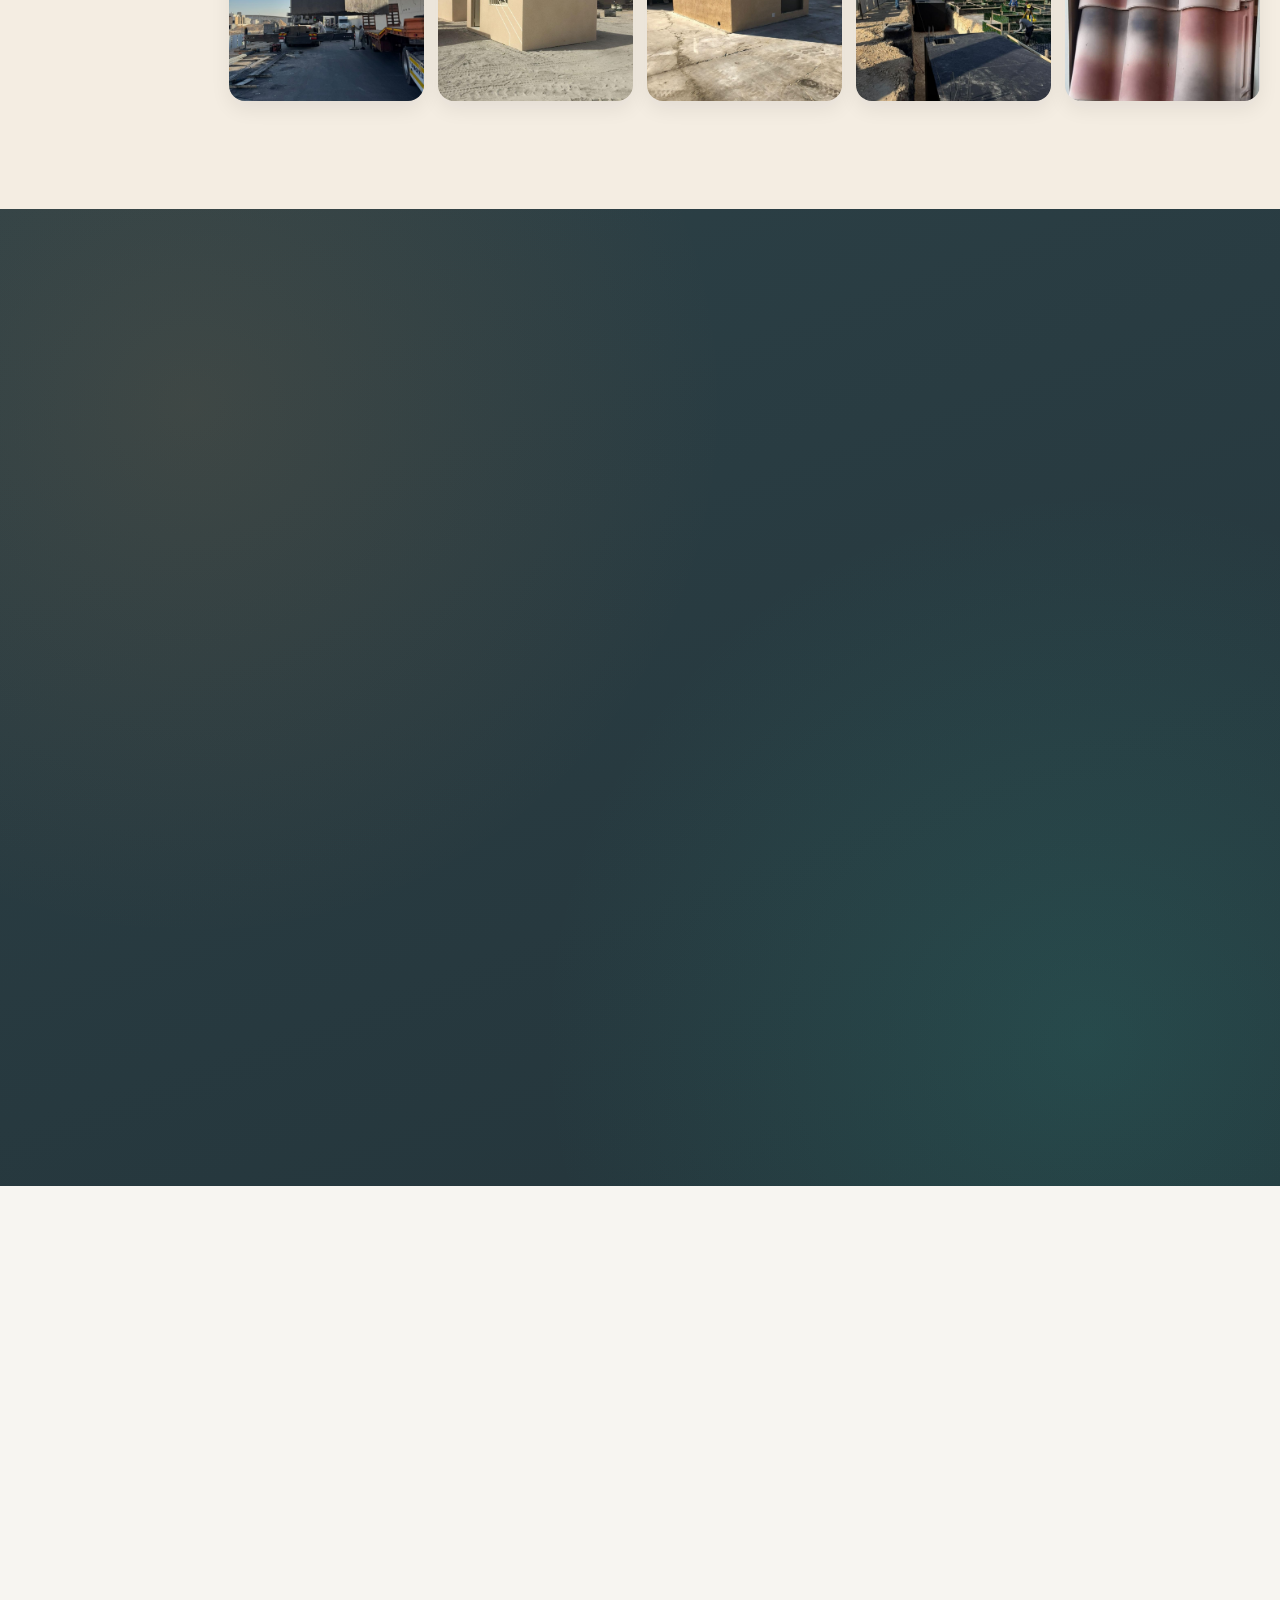
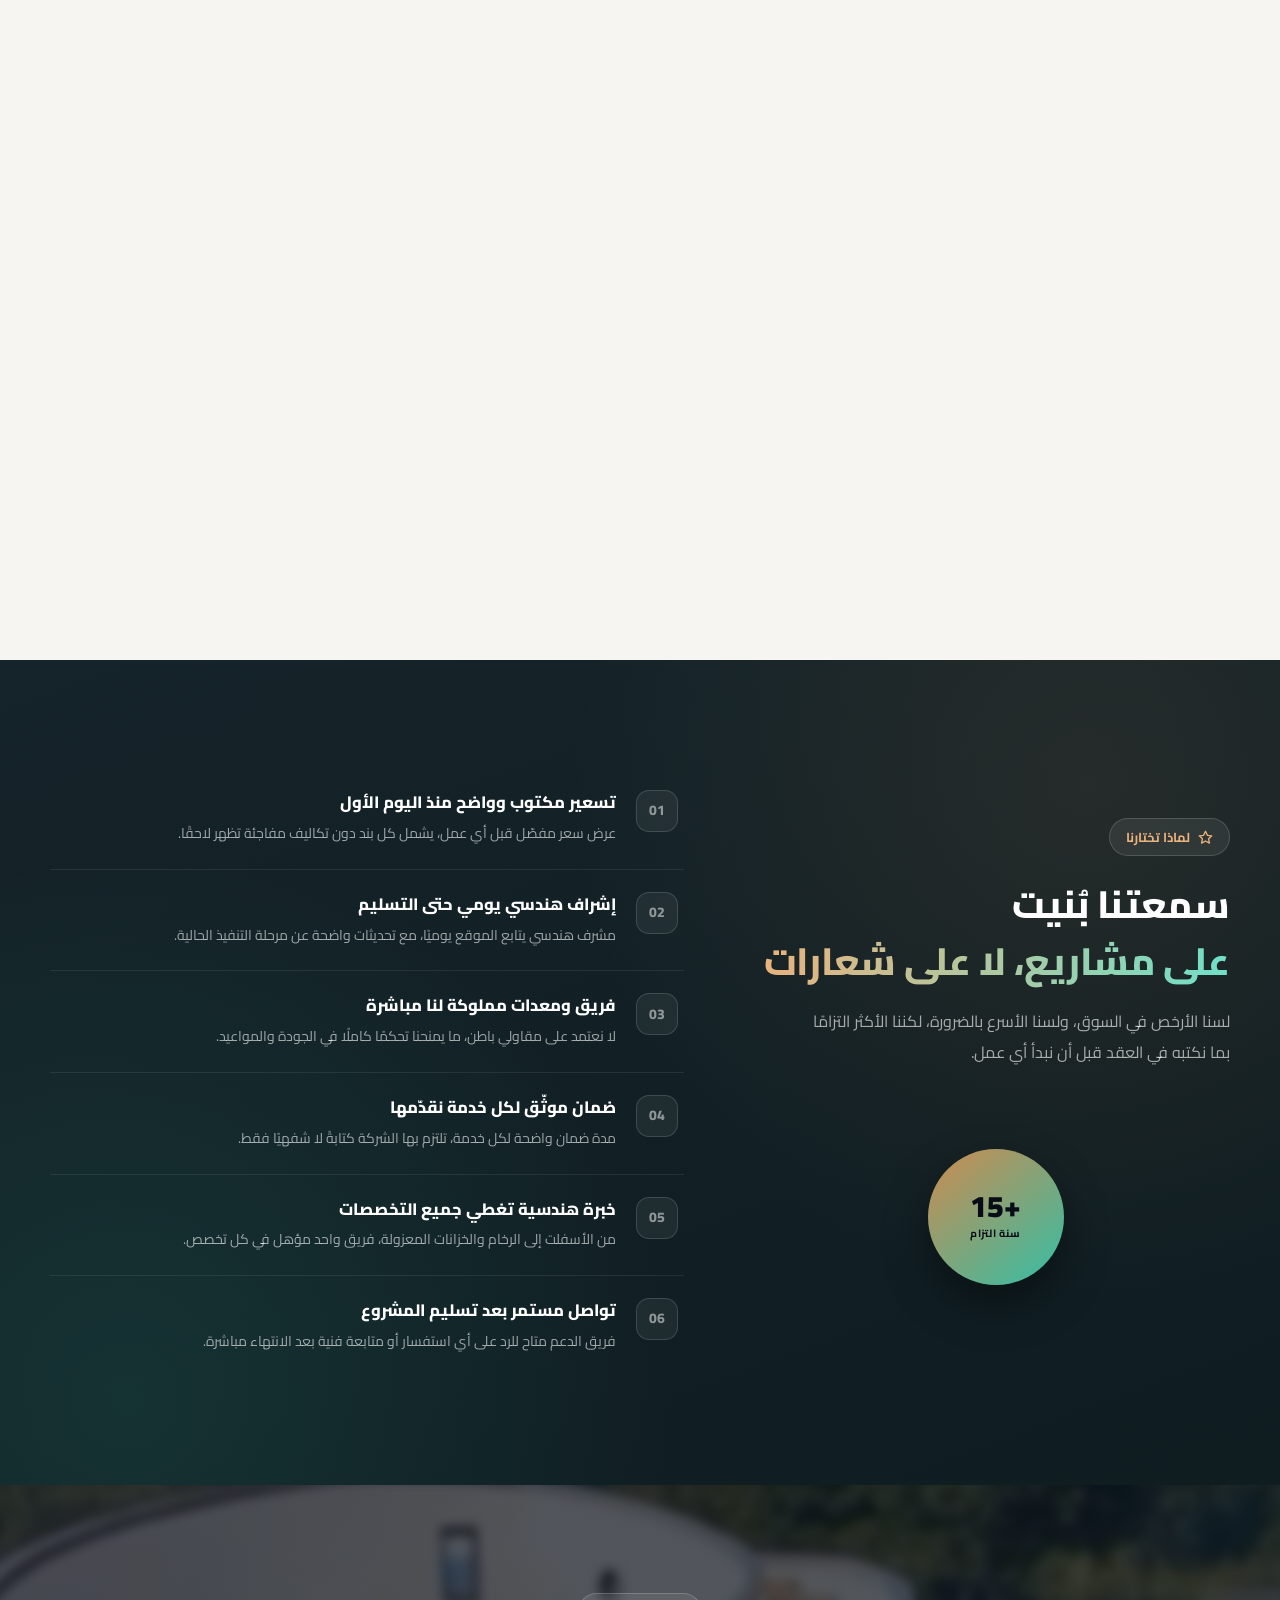
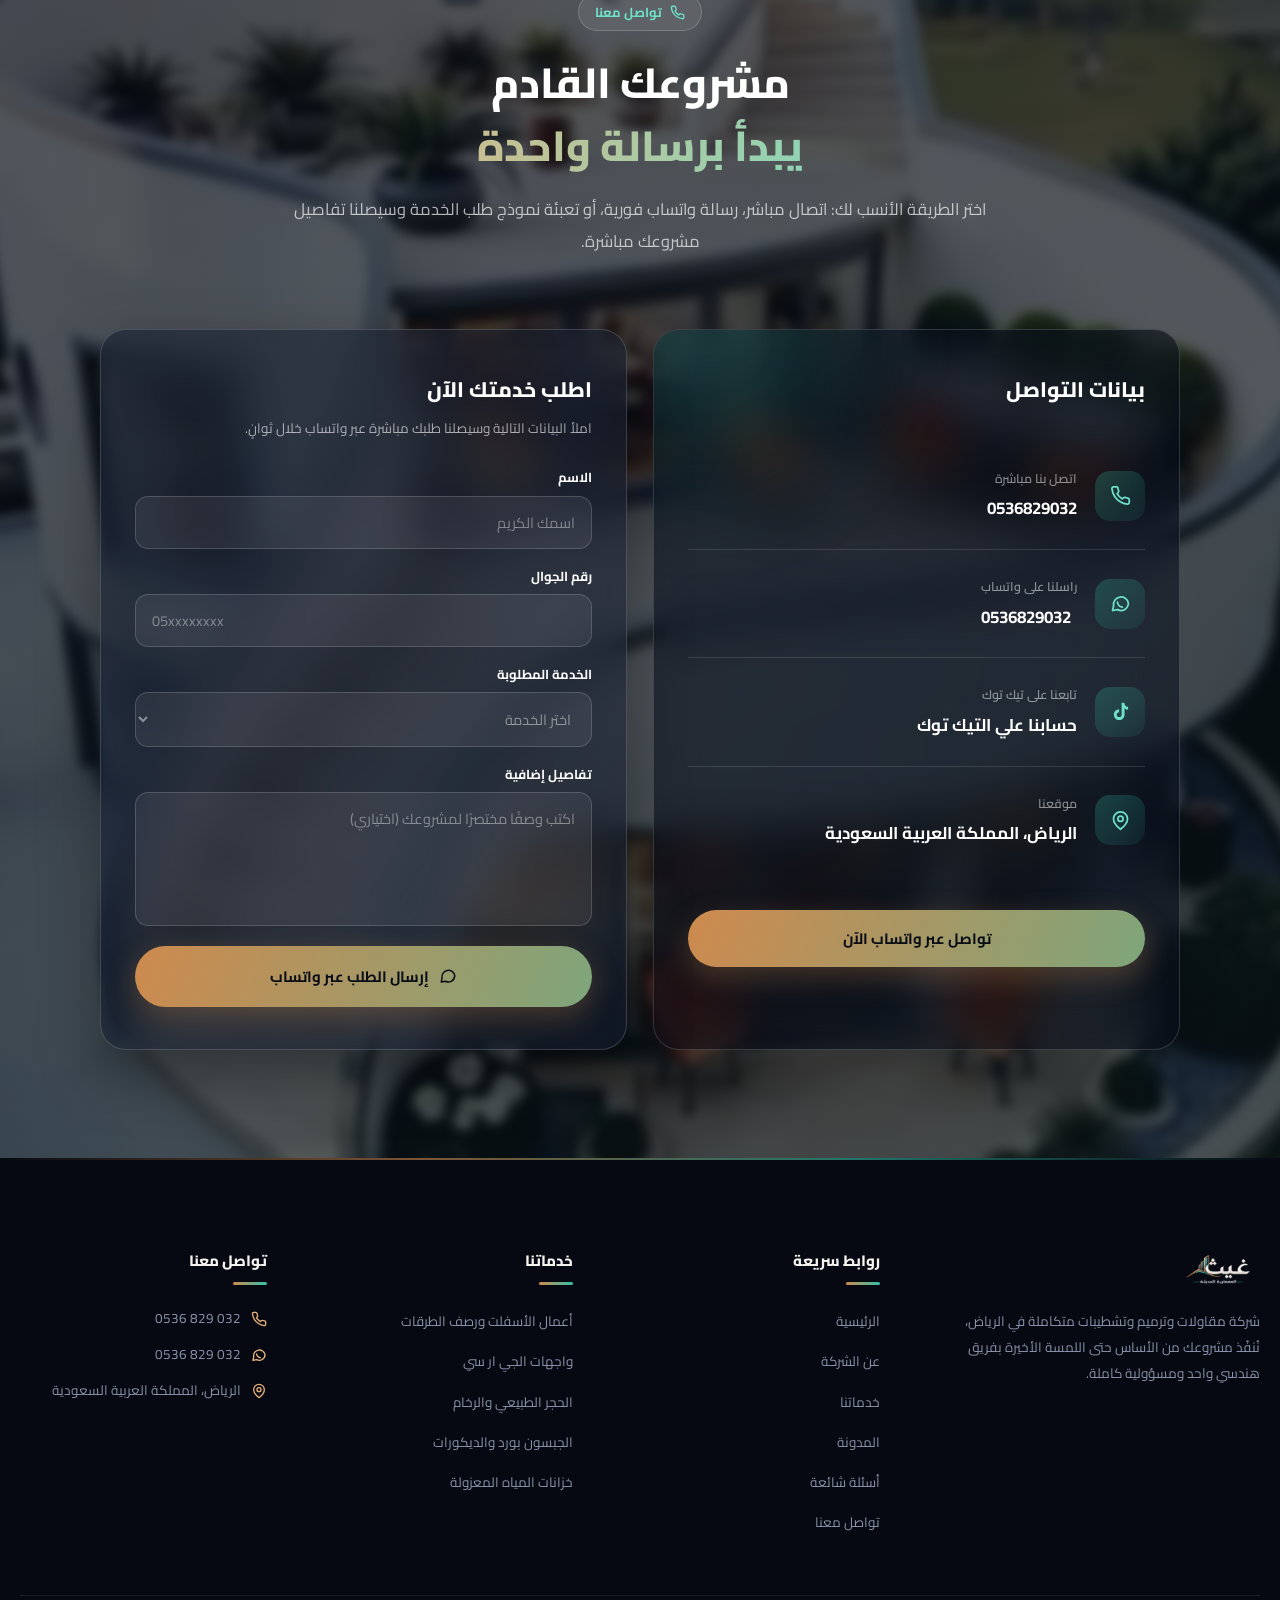
==== commit 756eedf9: "message" ====
--- a/index.html
+++ b/index.html
@@ -1420,7 +1420,7 @@
 </span>
 <div class="contact-row-text">
 <span class="contact-label">اتصل بنا مباشرة</span>
-<a href="tel:0536829032" class="contact-value" dir="ltr">0536 829 032</a>
+<a href="tel:0536829032" class="contact-value" dir="ltr">0536829032</a>
 </div>
 </div>
 
@@ -1430,7 +1430,17 @@
 </span>
 <div class="contact-row-text">
 <span class="contact-label">راسلنا على واتساب</span>
-<a href="https://wa.me/966536829032" target="_blank" rel="noopener" class="contact-value" dir="ltr">0536 829 032</a>
+<a href="https://wa.me/966536829032" target="_blank" rel="noopener" class="contact-value" dir="ltr">0536829032</a>
+</div>
+</div>
+
+<div class="contact-row">
+<span class="contact-icon">
+<svg viewBox="0 0 24 24" width="21" height="21" fill="currentColor"><path d="M16.5 2h-3.2v13.6c0 1.5-1.2 2.8-2.8 2.8s-2.8-1.3-2.8-2.8c0-1.5 1.2-2.7 2.7-2.8v-3.3c-3.3.1-6 2.8-6 6.1 0 3.4 2.7 6.1 6.1 6.1s6.1-2.7 6.1-6.1V8.5c1.2.9 2.6 1.4 4.1 1.4V6.7c-2.3 0-4.2-1.9-4.2-4.2V2Z"/></svg>
+</span>
+<div class="contact-row-text">
+<span class="contact-label">تابعنا على تيك توك</span>
+<a href="https://vt.tiktok.com/ZSqsqjSWB/" target="_blank" rel="noopener" class="contact-value">حسابنا علي التيك توك  </a>
 </div>
 </div>
 
--- a/style.css
+++ b/style.css
@@ -2807,4 +2807,4 @@
 animation: none;
 opacity: 0;
 }
-}+}
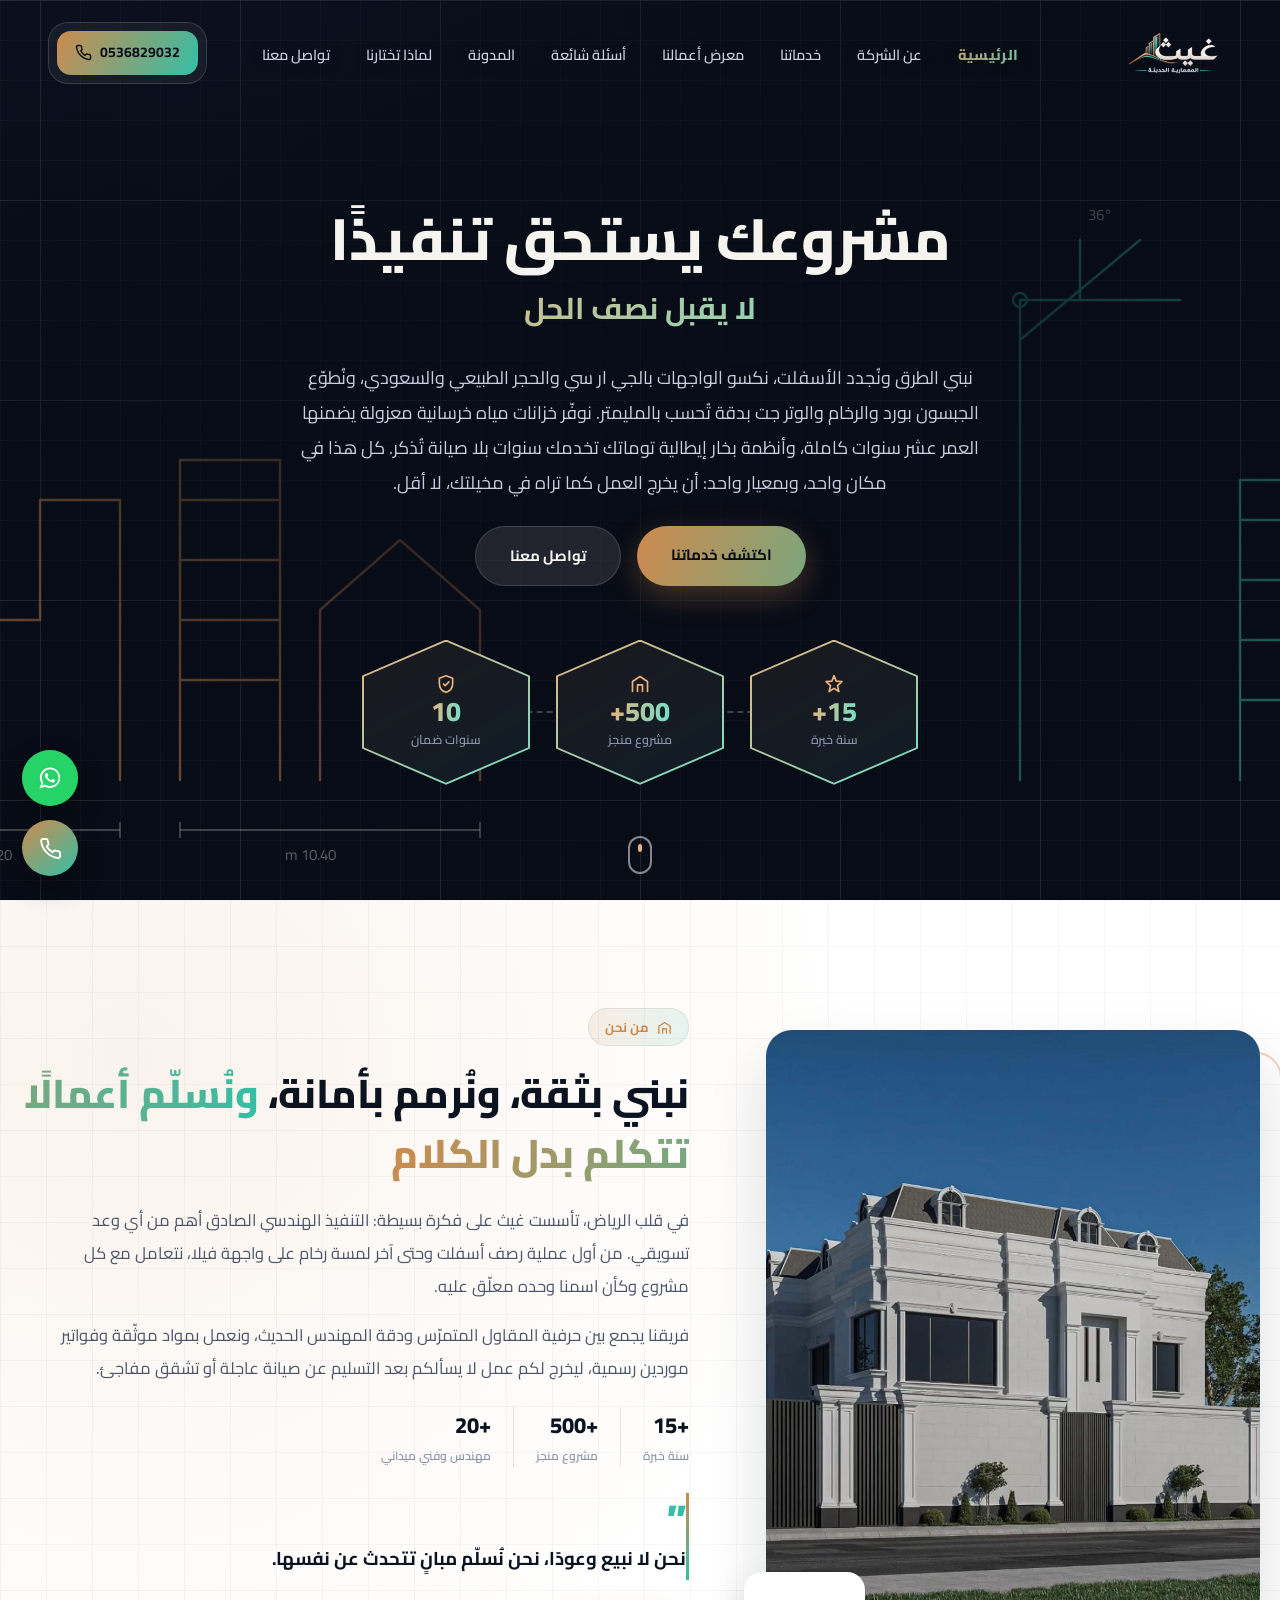
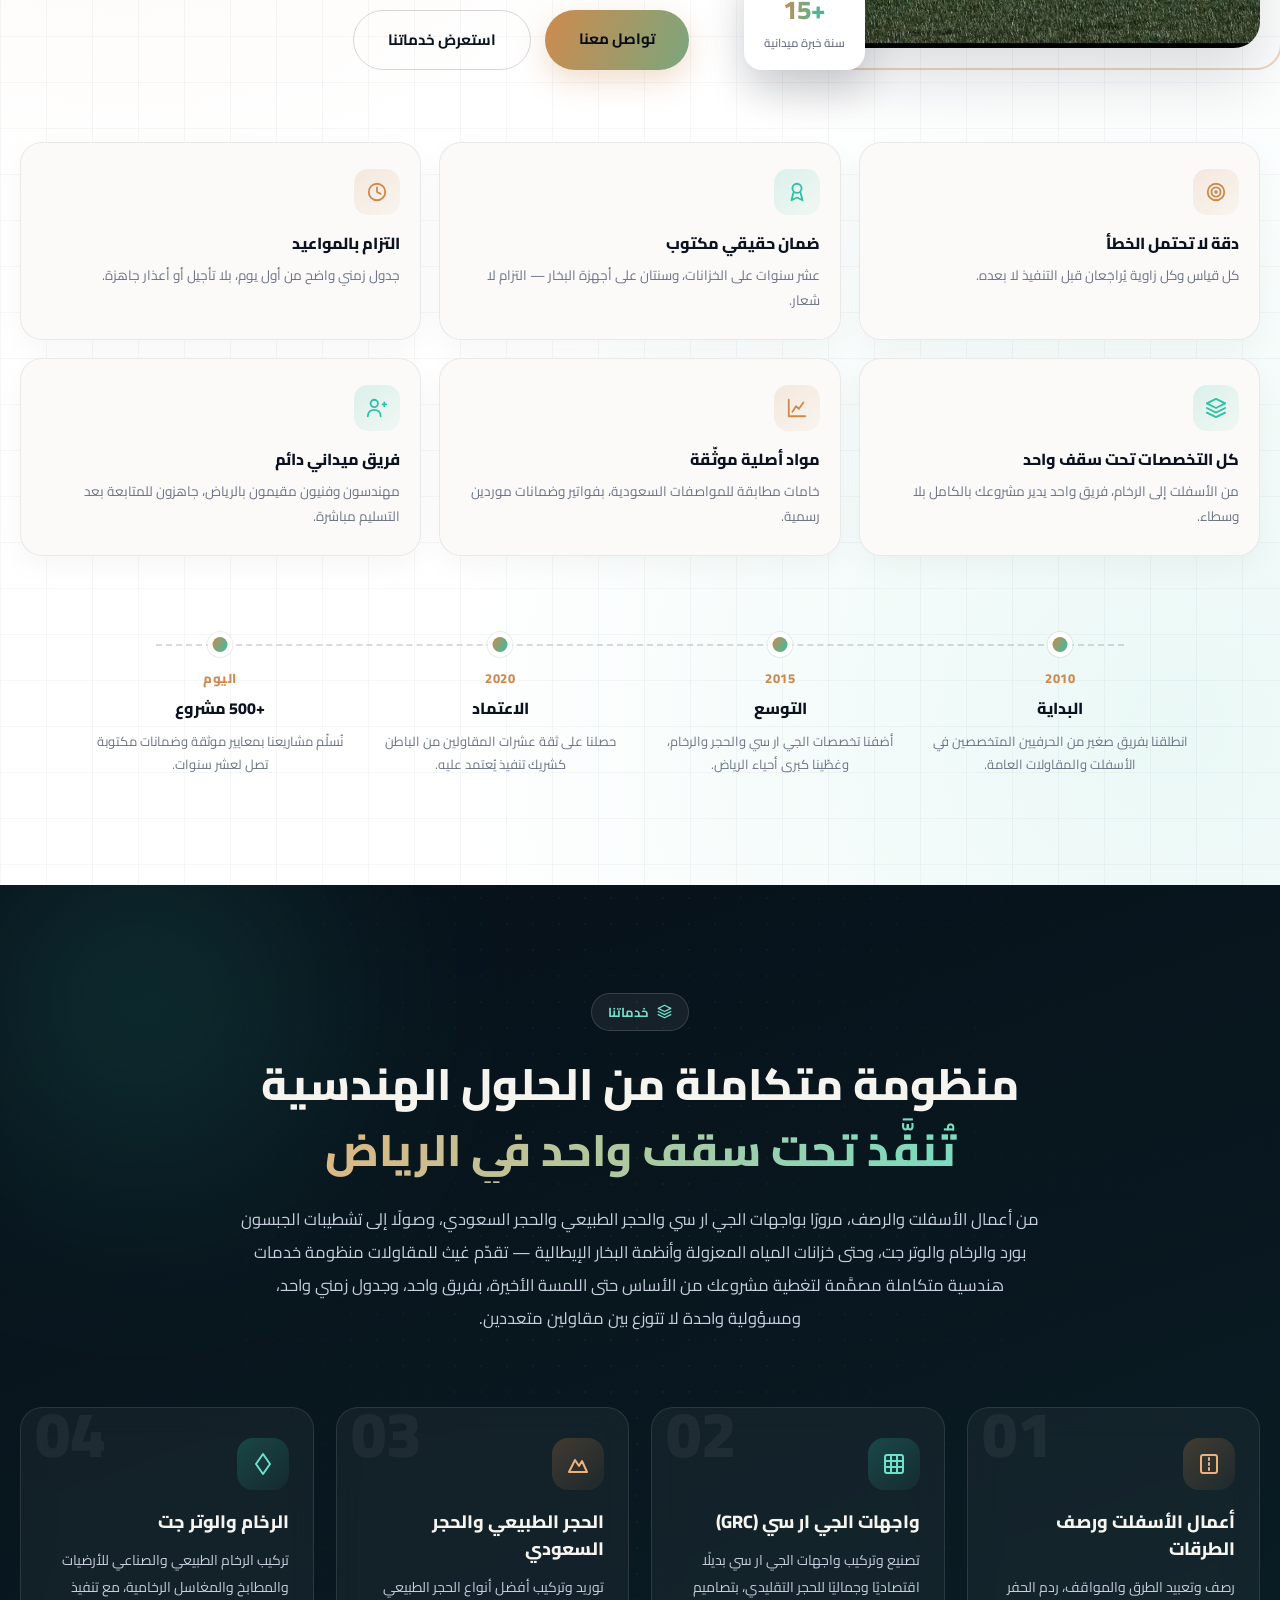
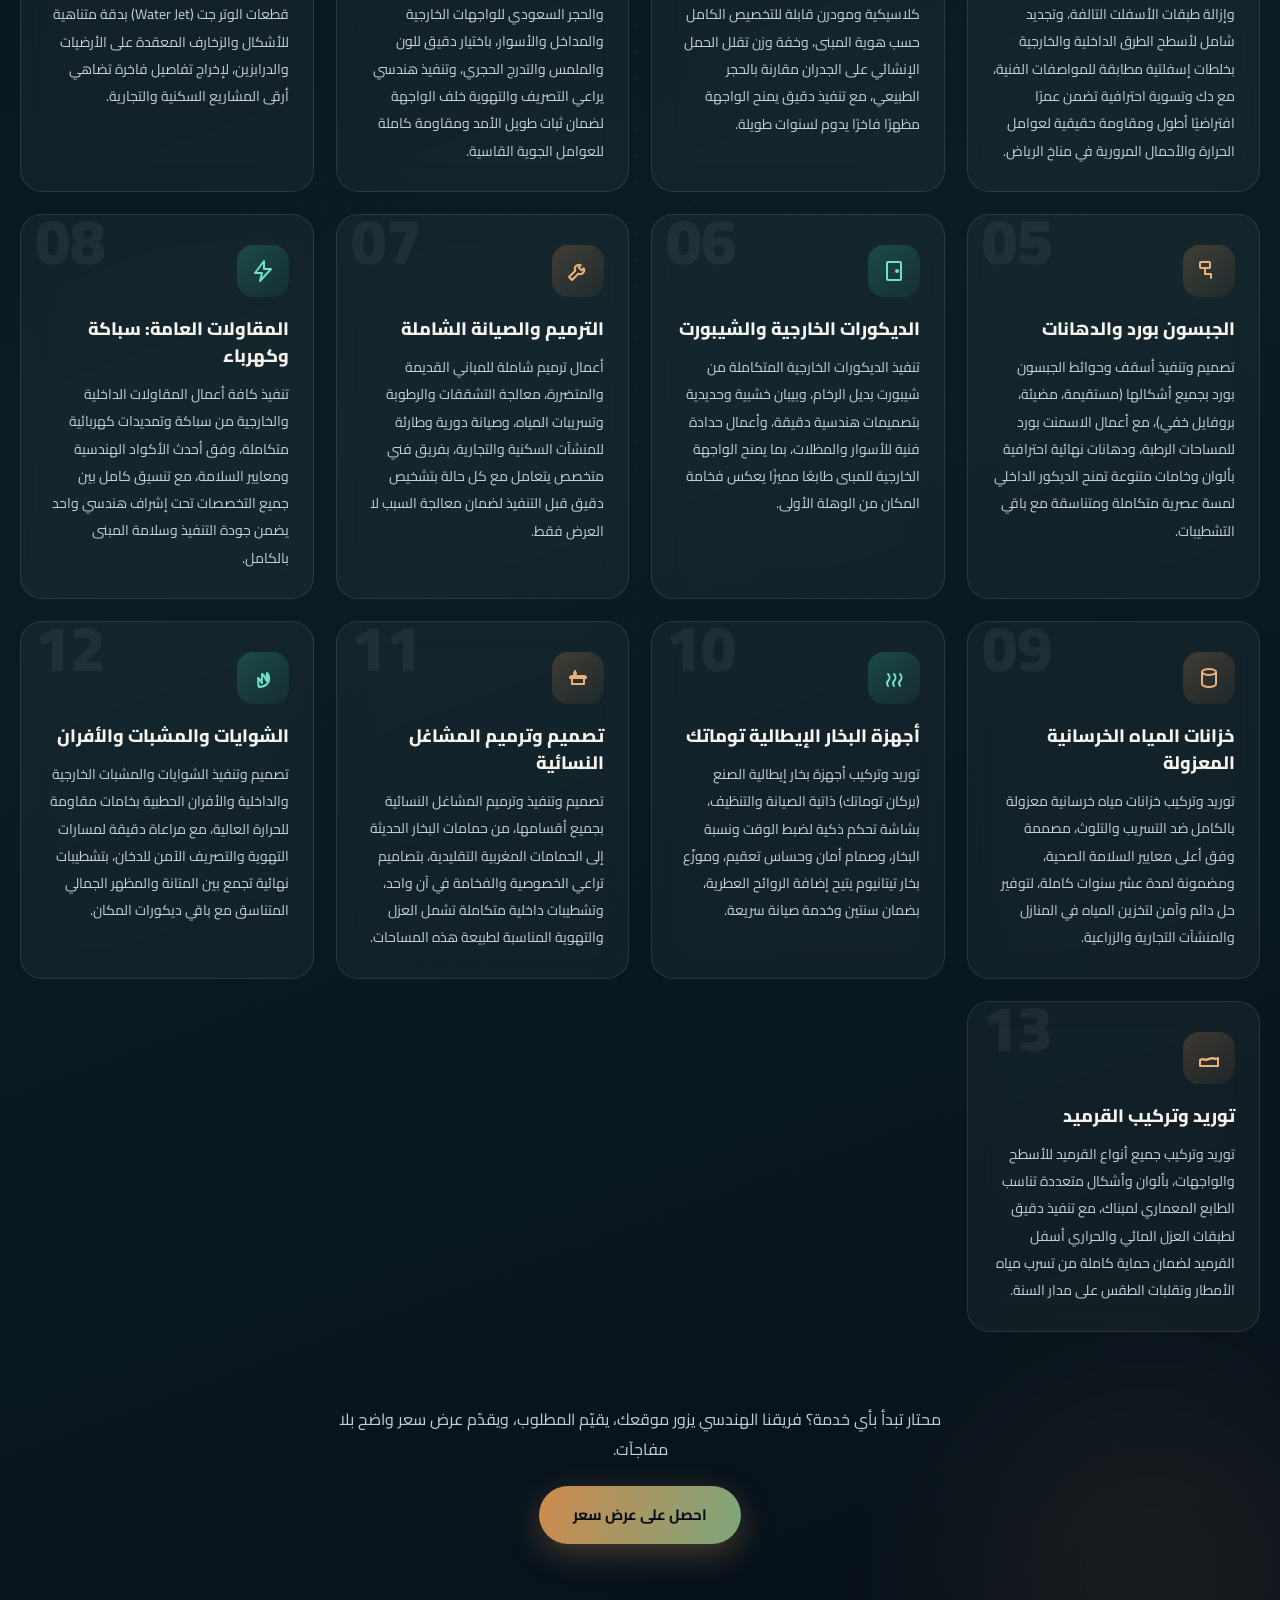
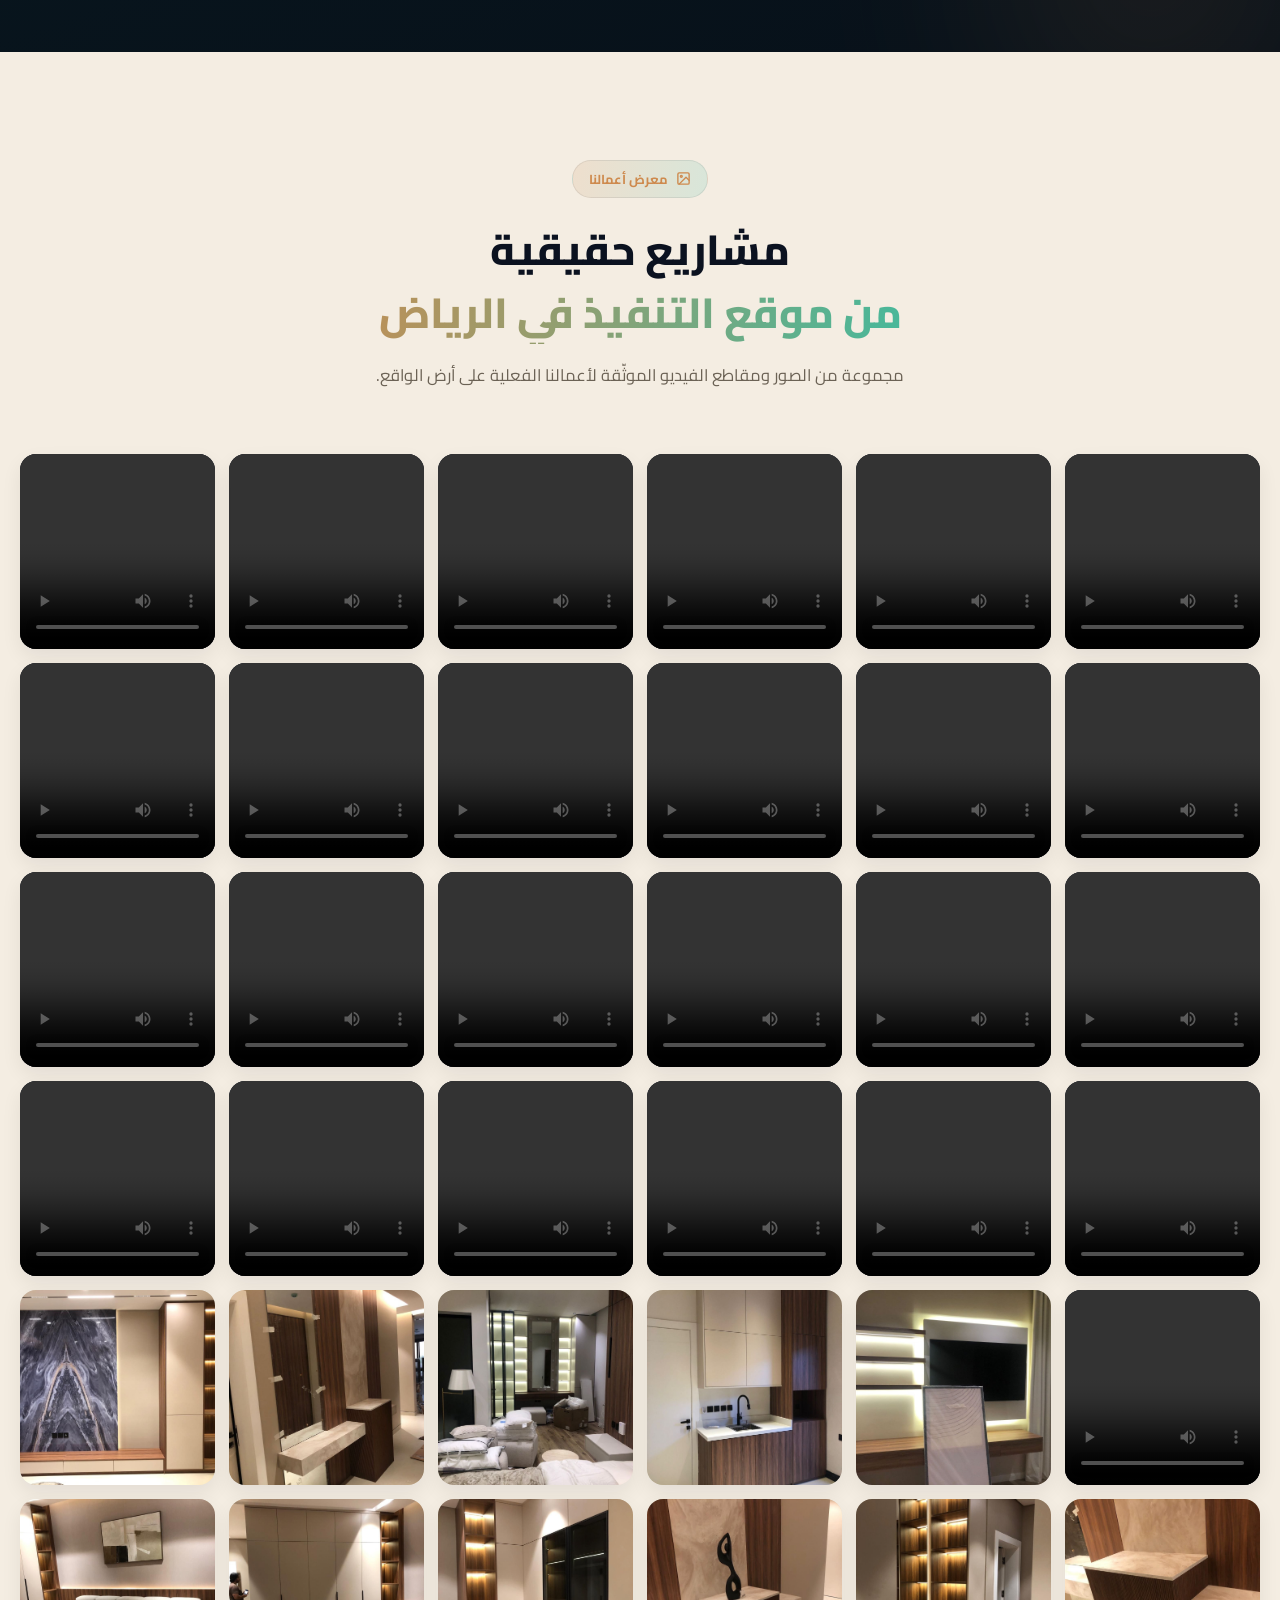
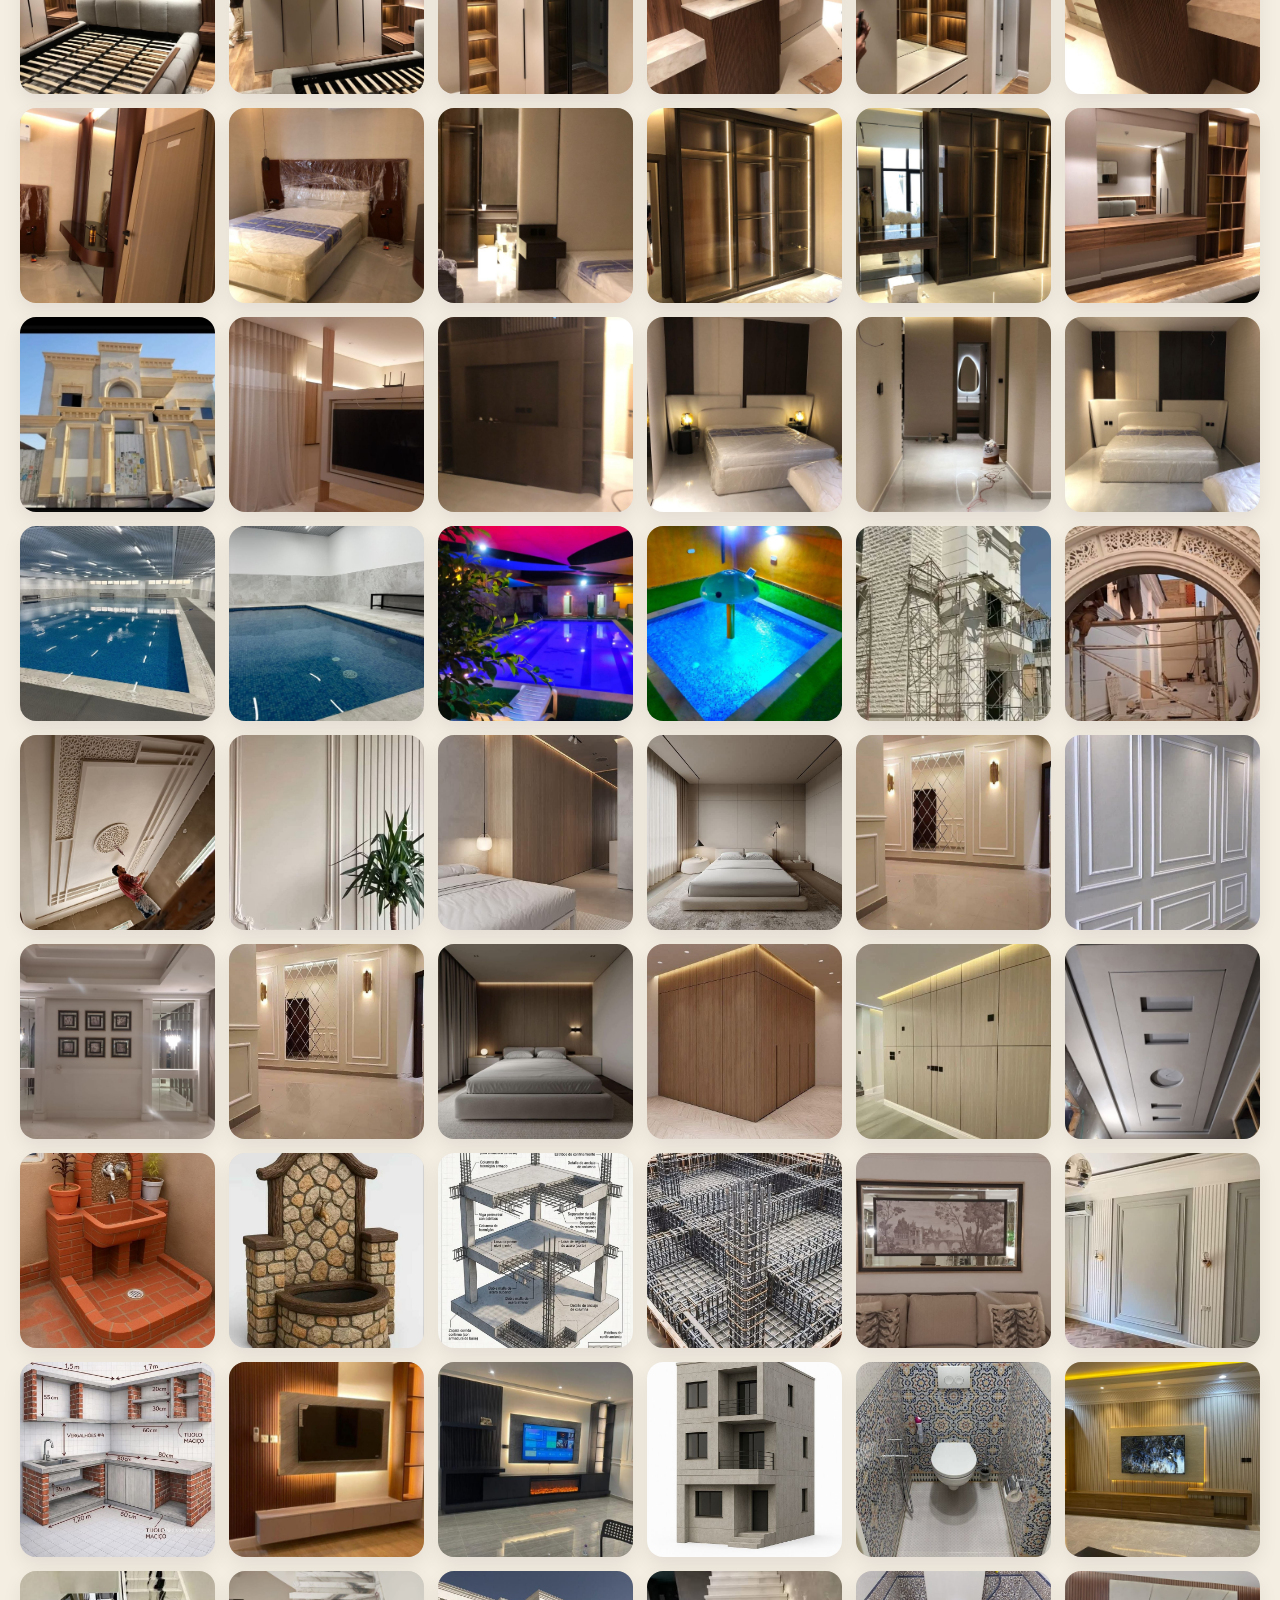
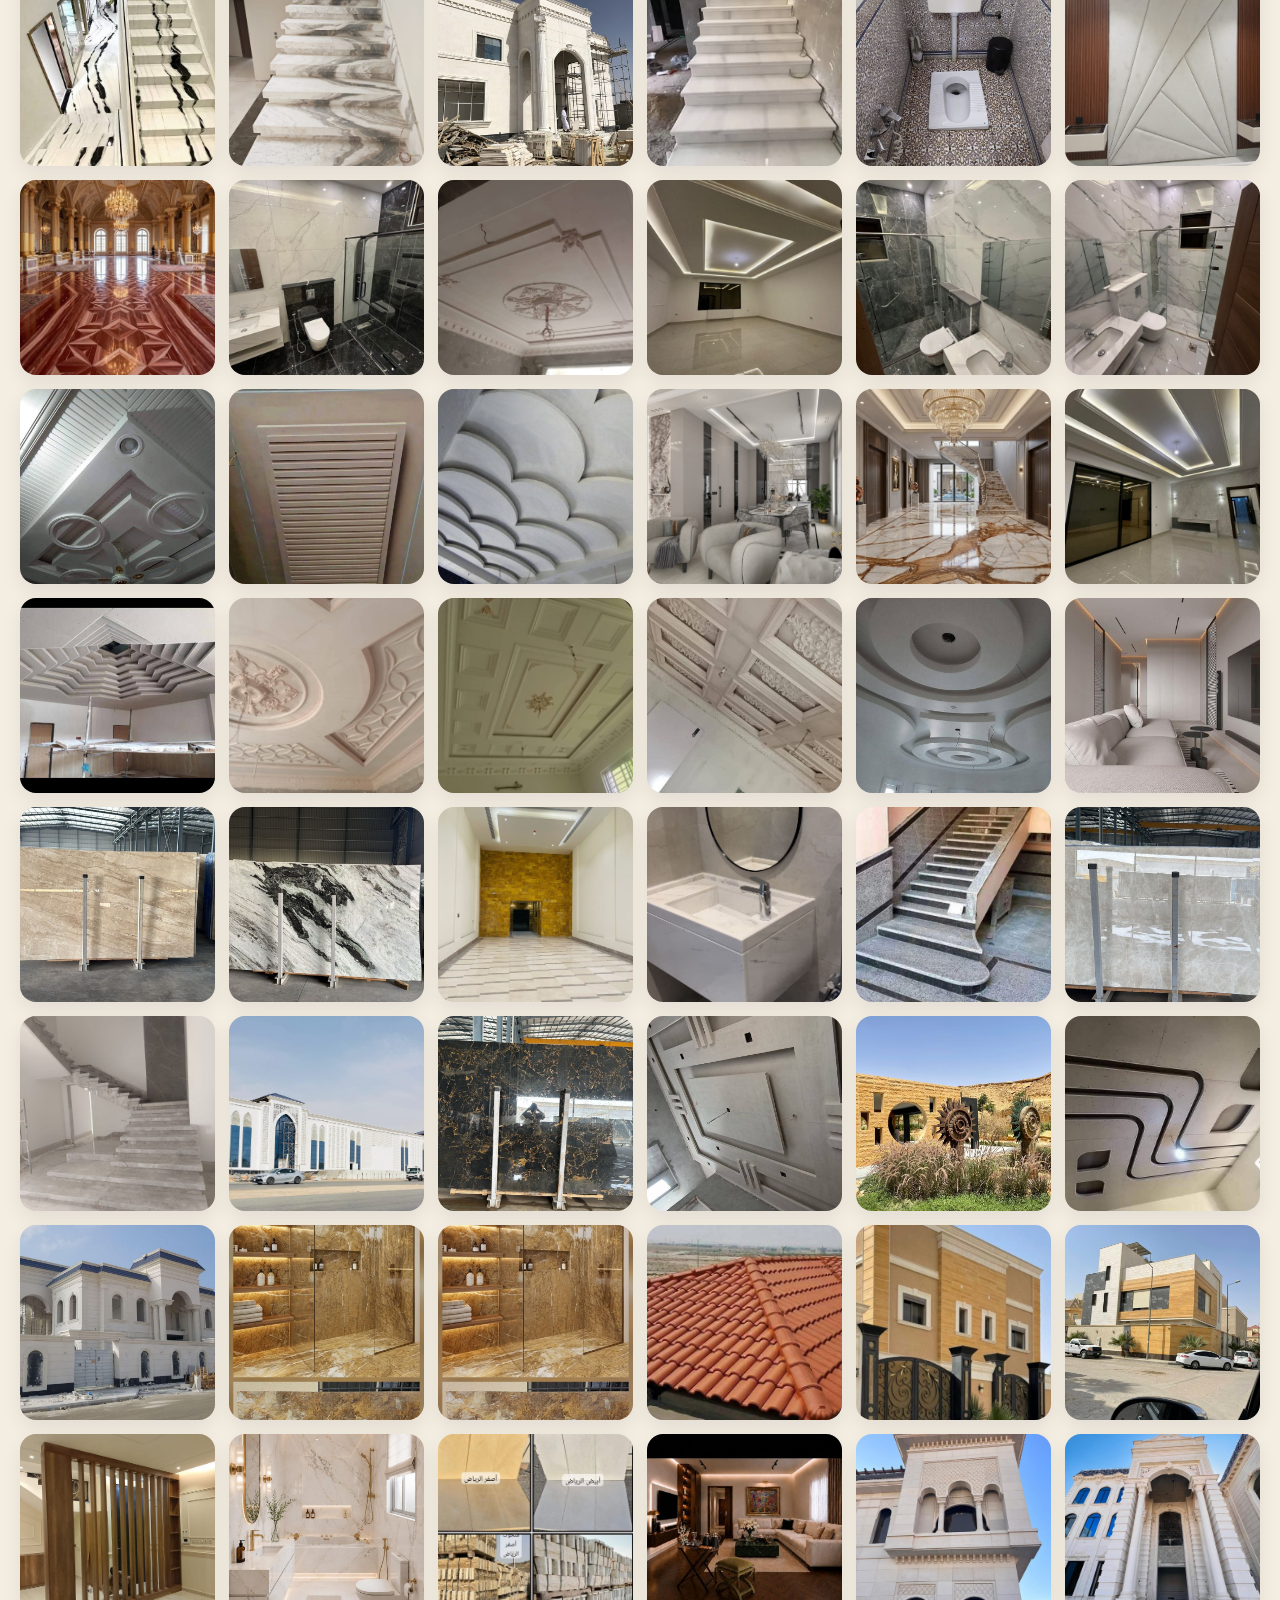
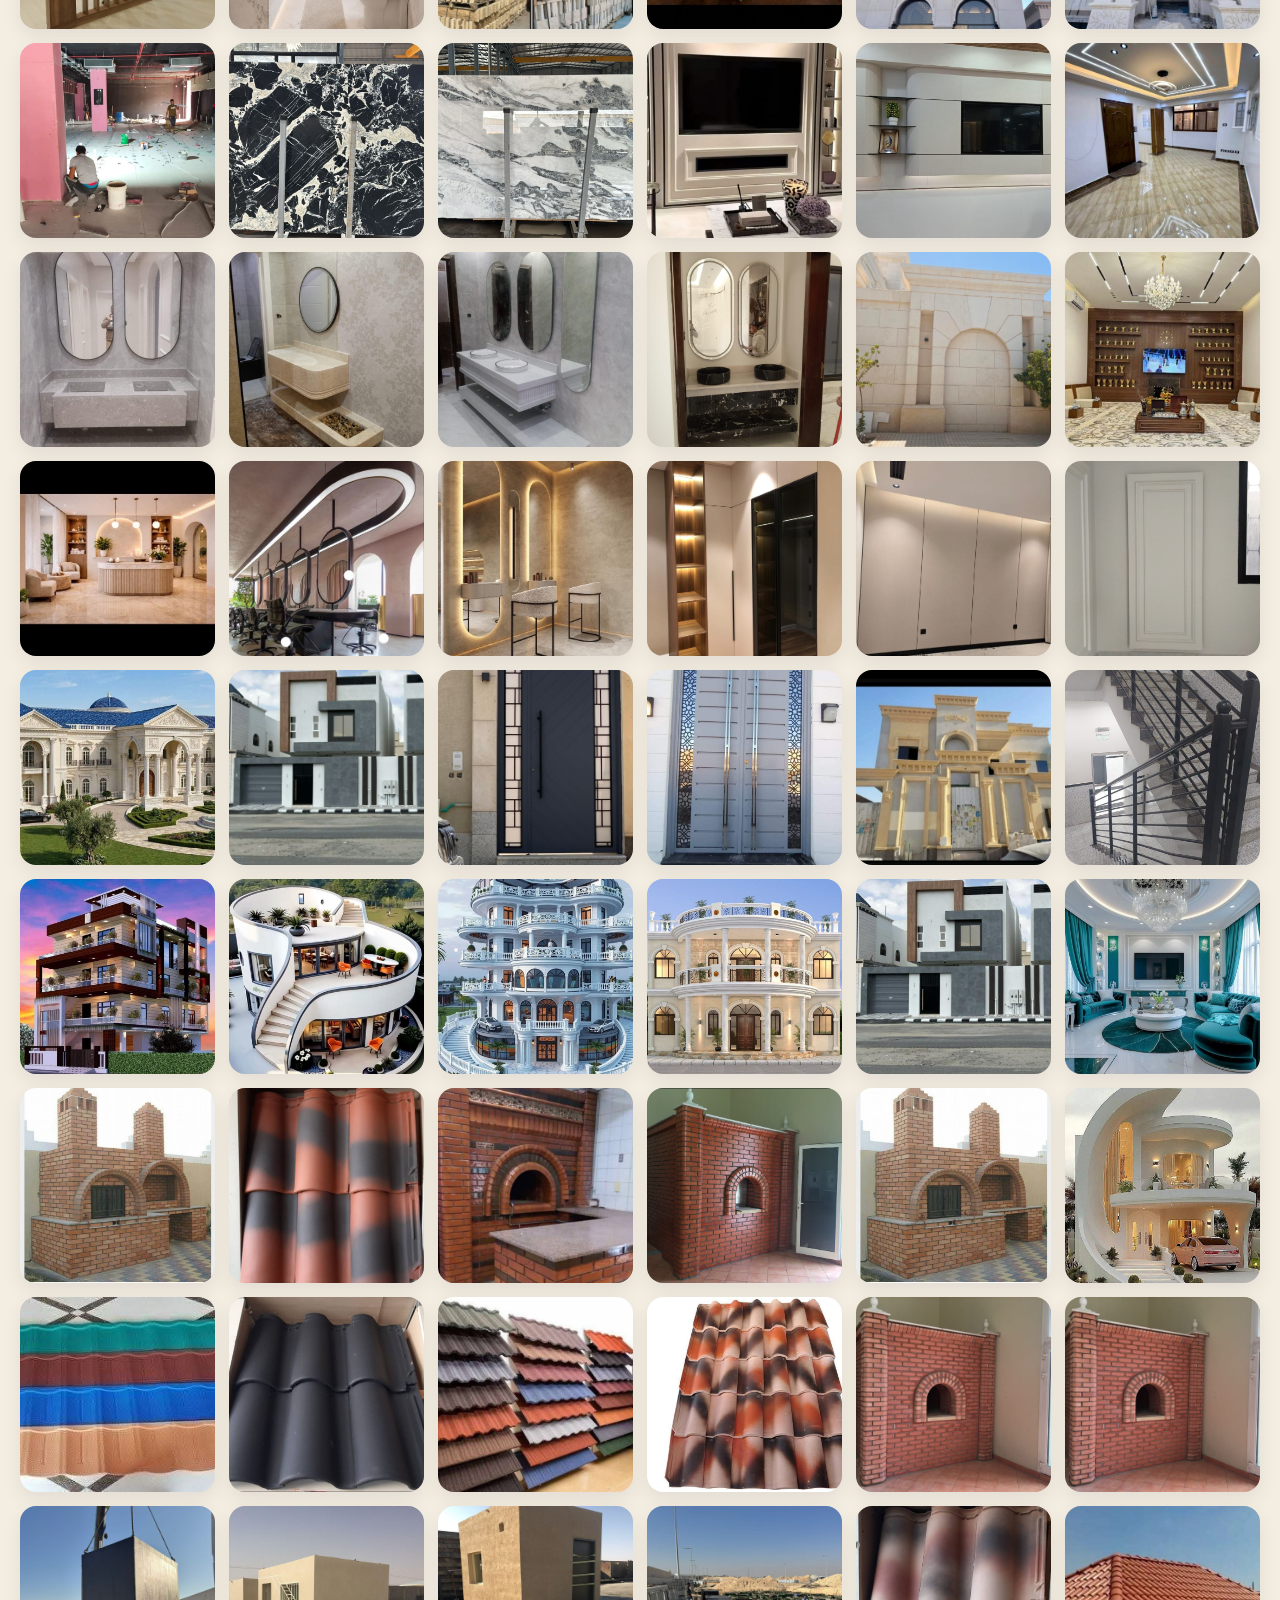
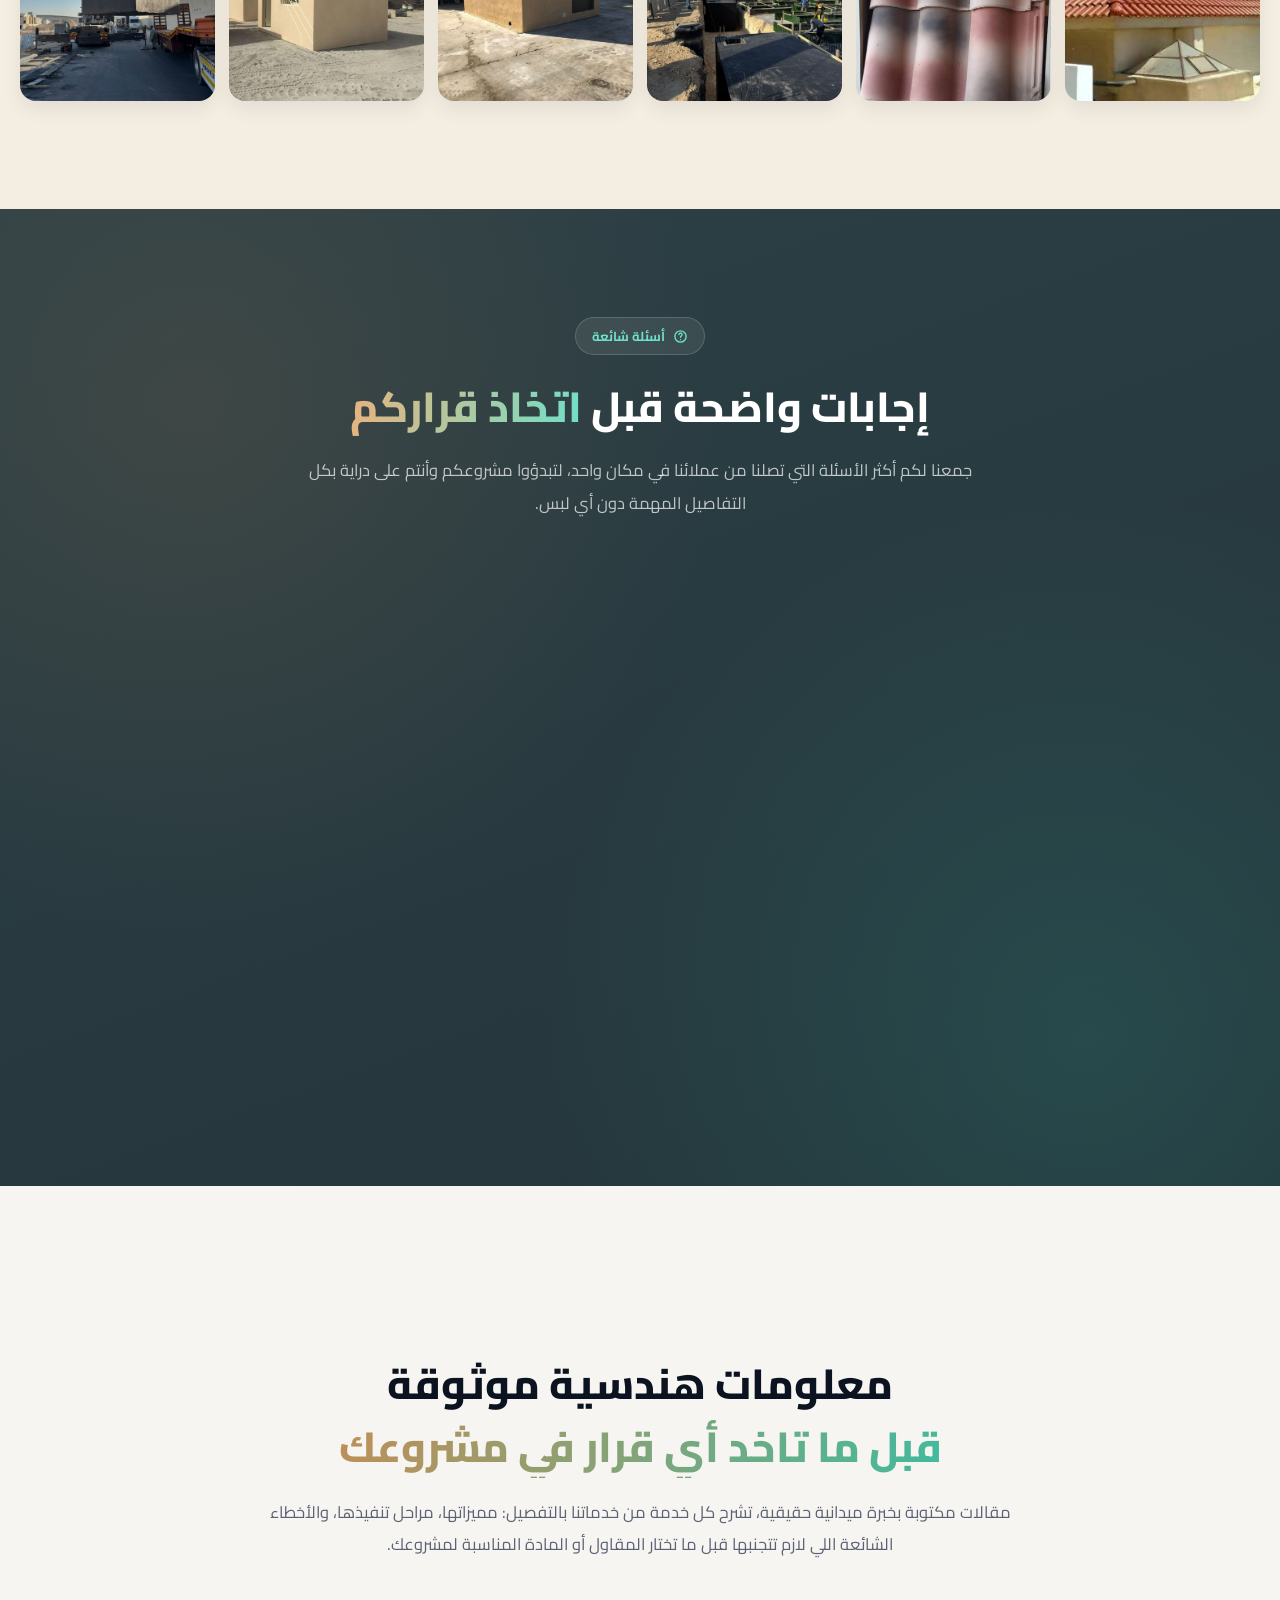
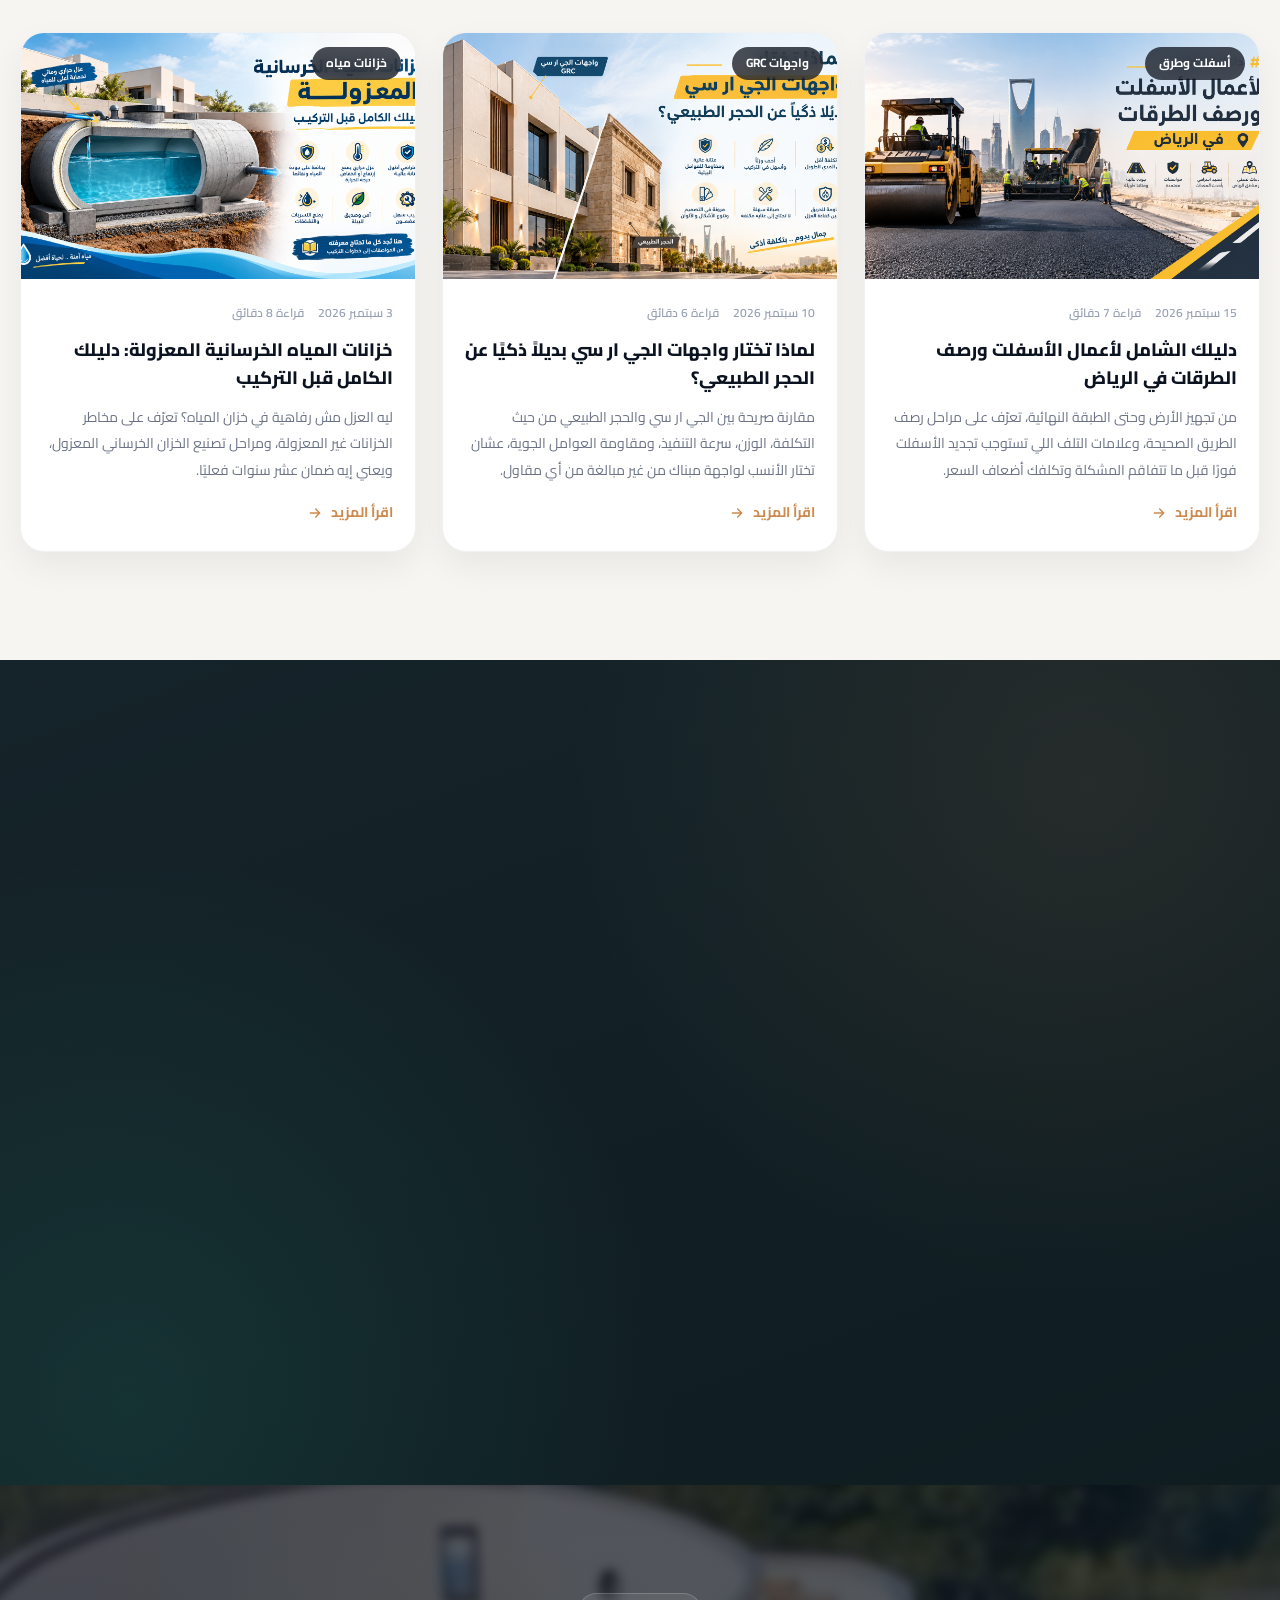
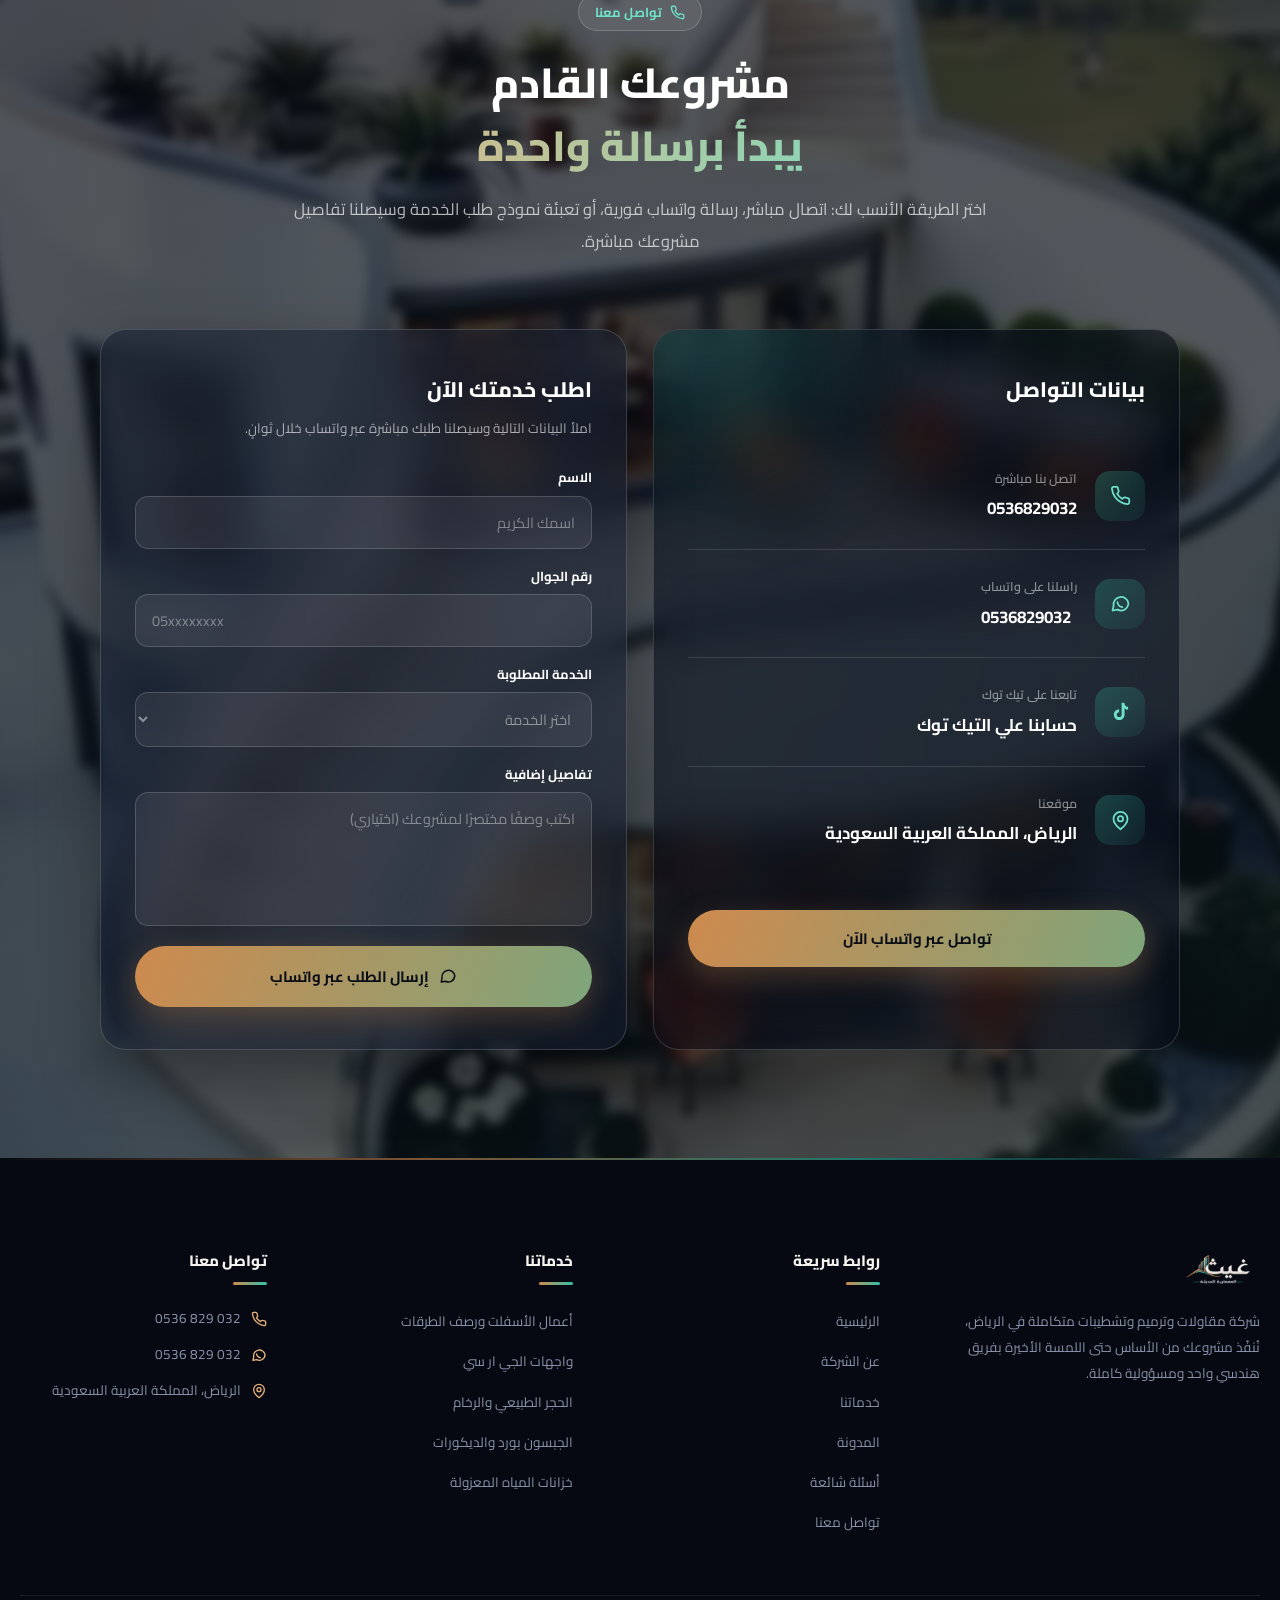
==== commit f5814929: "message" ====
--- a/index.html
+++ b/index.html
@@ -481,6 +481,9 @@
 <div class="gallery-item gallery-video">
 <video src="images/document_5861671468936470551.mp4" controls playsinline preload="metadata"></video>
 </div>
+<div class="gallery-item gallery-video">
+<video src="images/WhatsApp Video 2026-09-23 at 9.27.17 PM.mp4" controls playsinline preload="metadata"></video>
+</div>
 
 <div class="gallery-item gallery-video">
 <video src="images/document_5861671468936470552.mp4" controls playsinline preload="metadata"></video>
